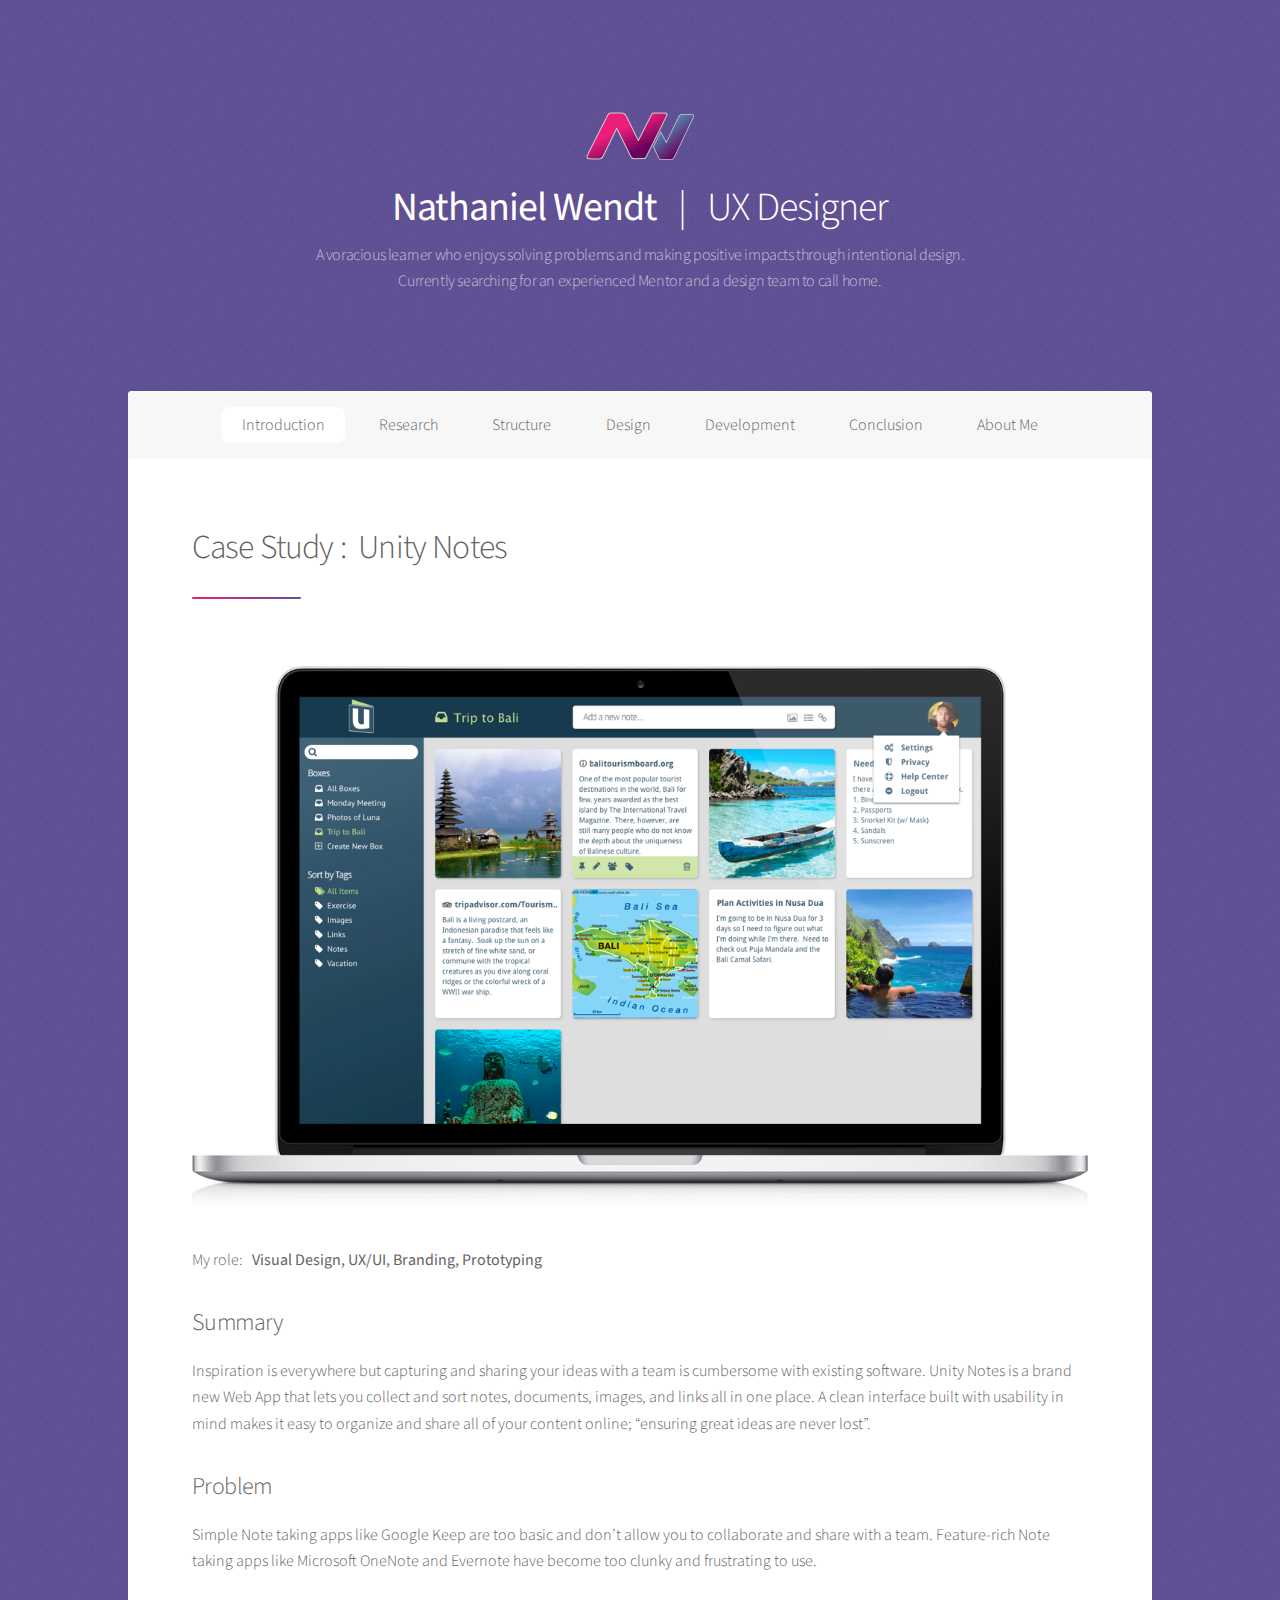
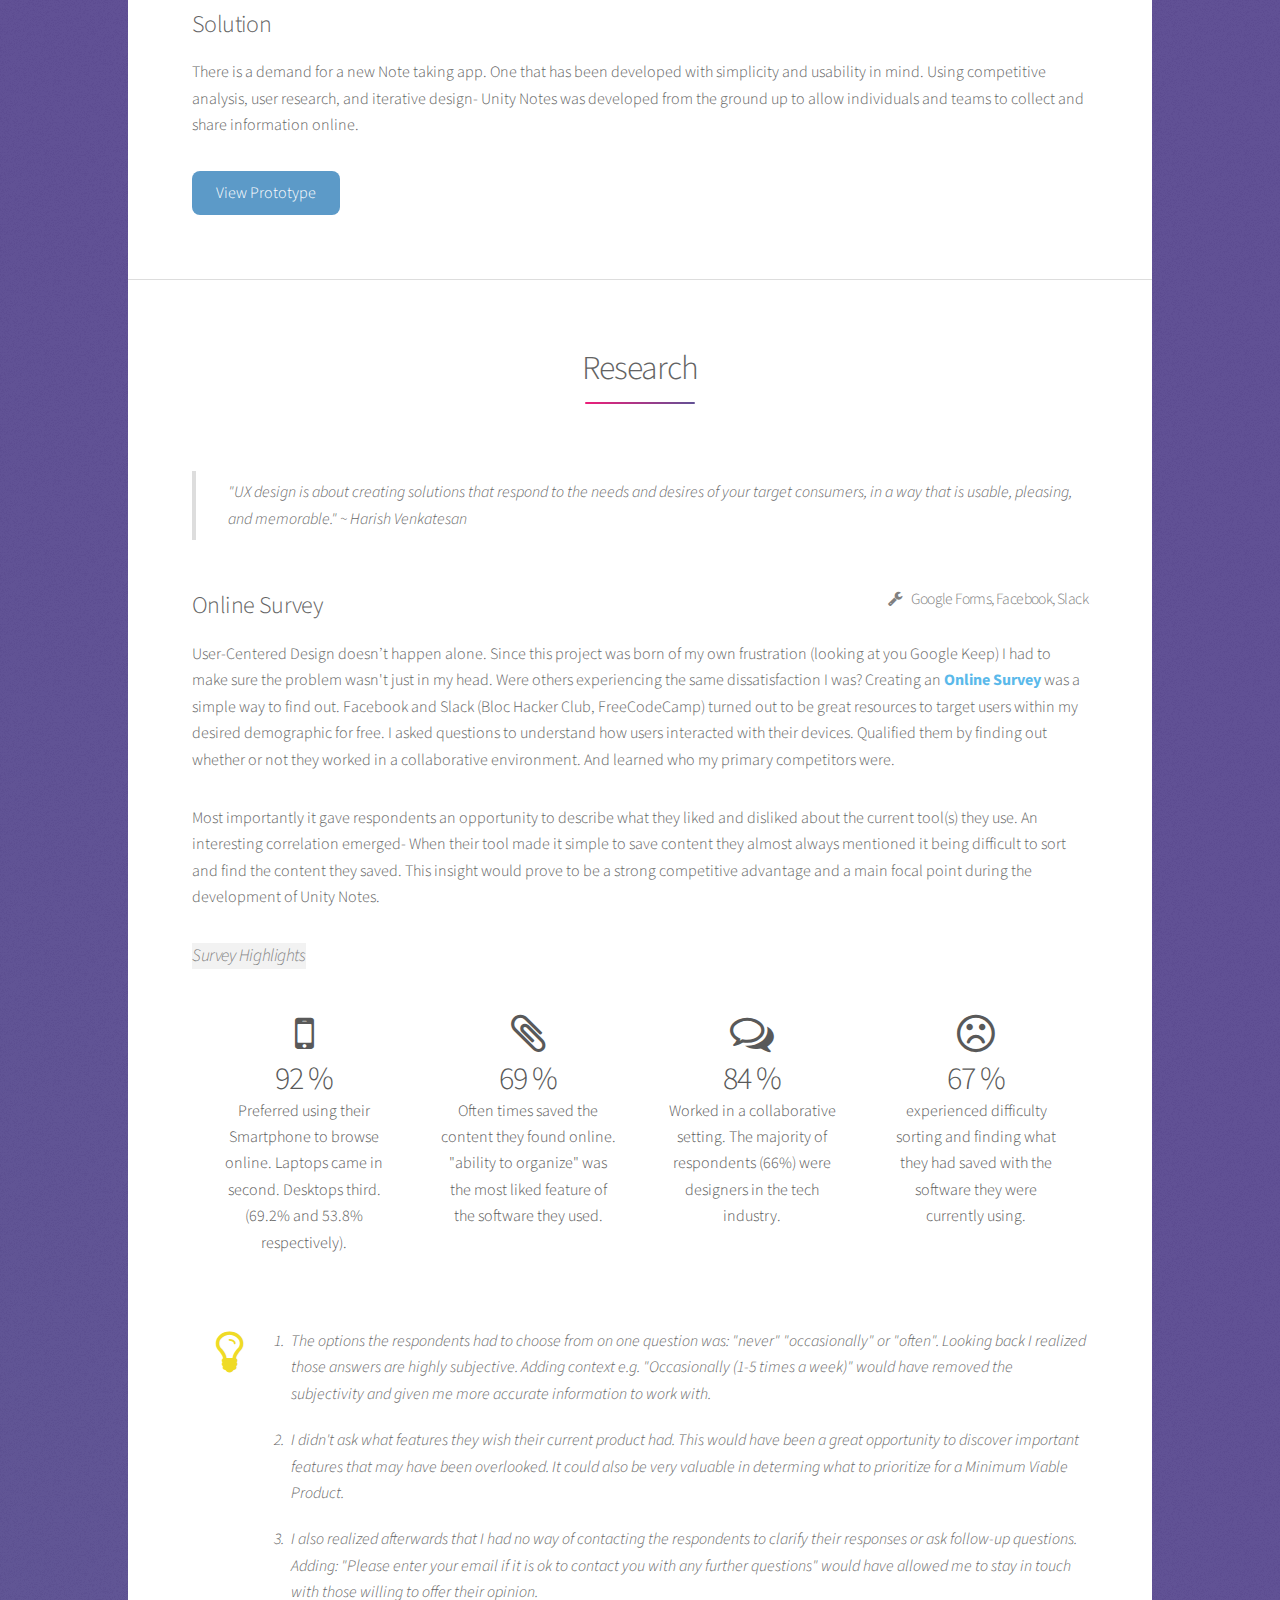
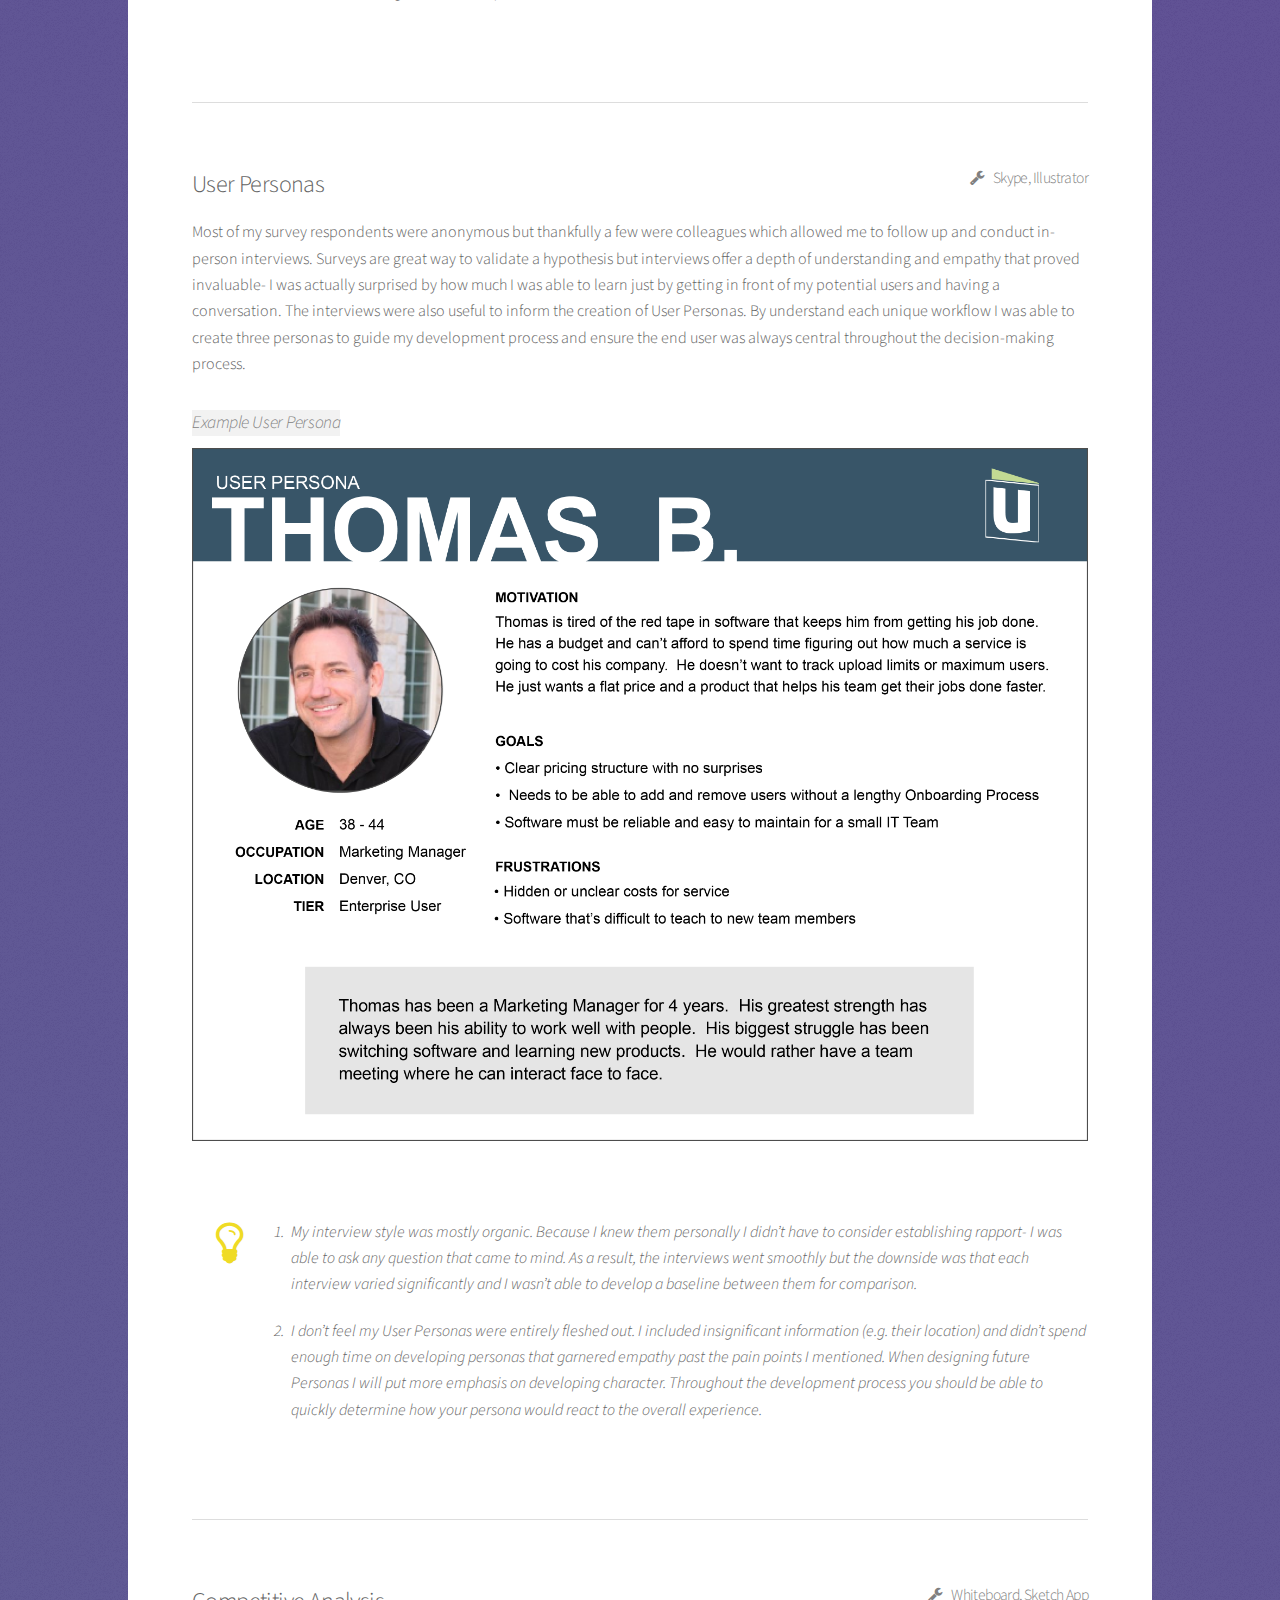
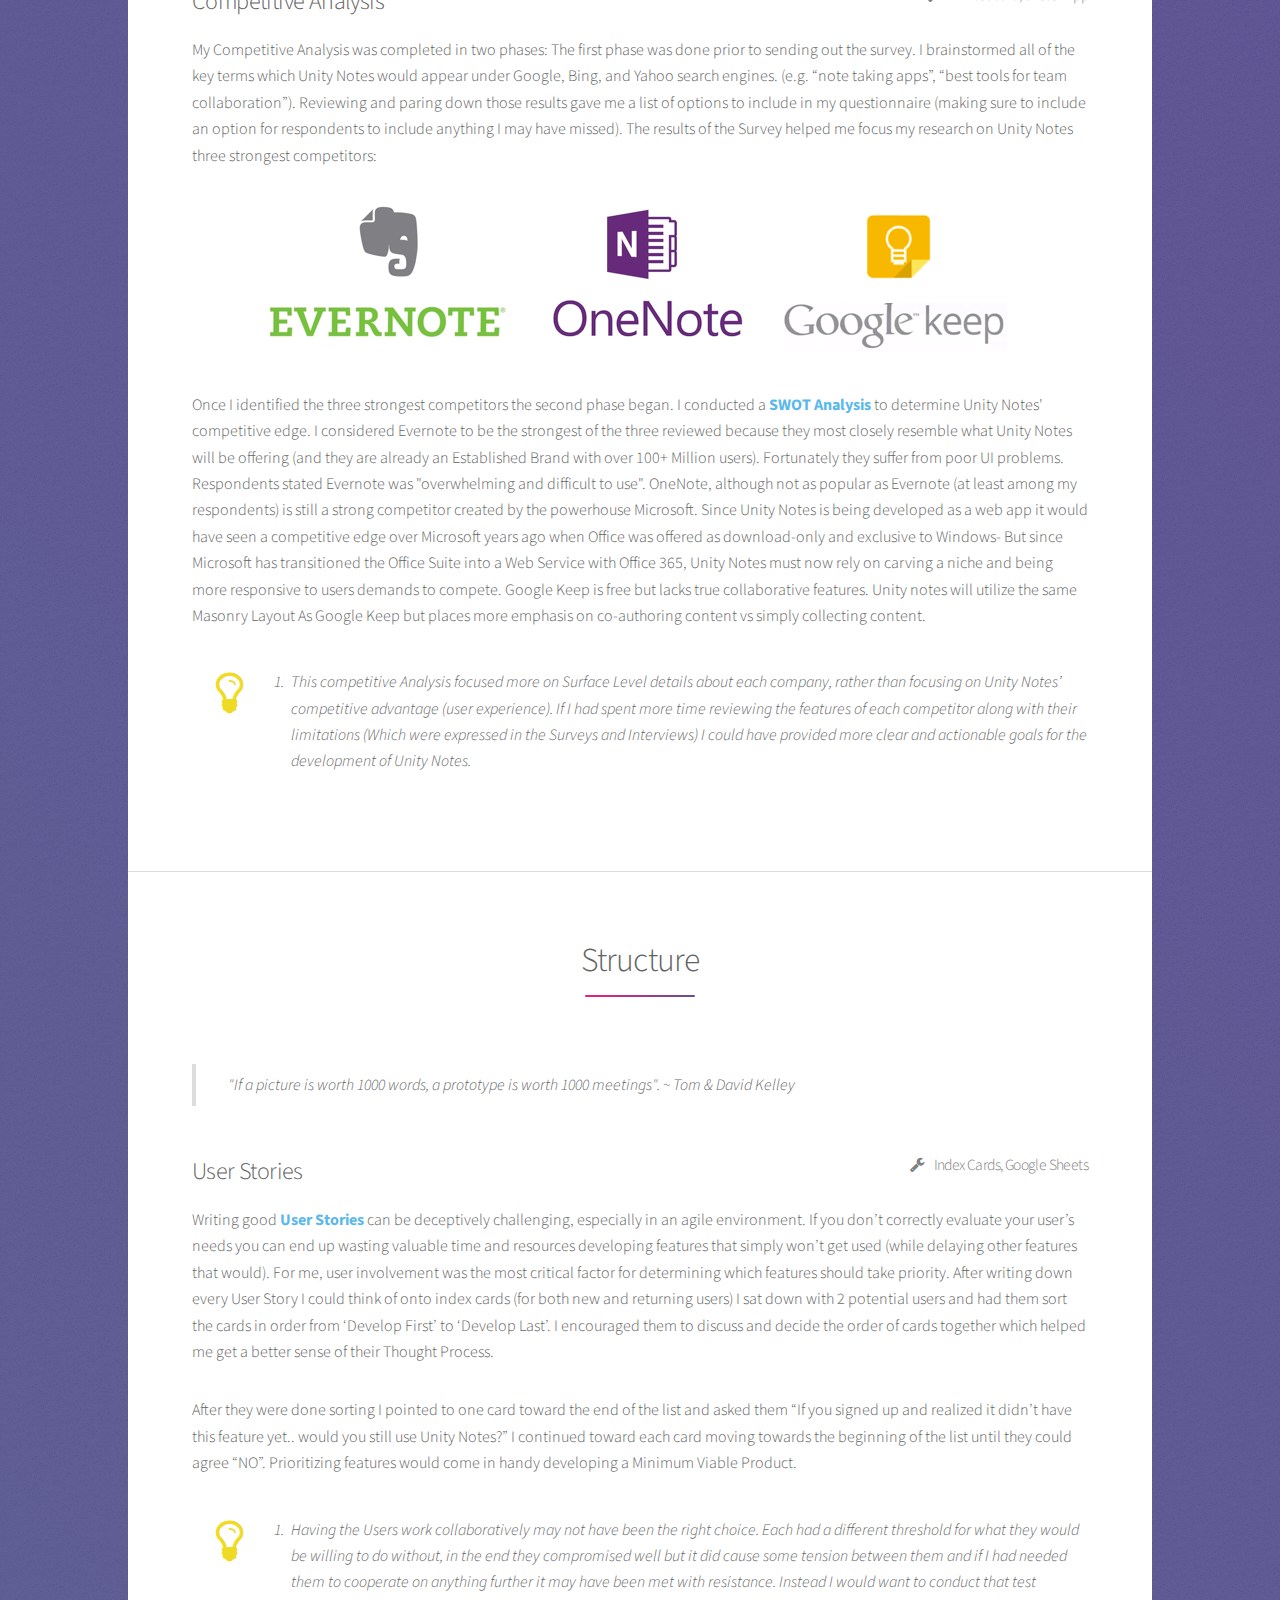
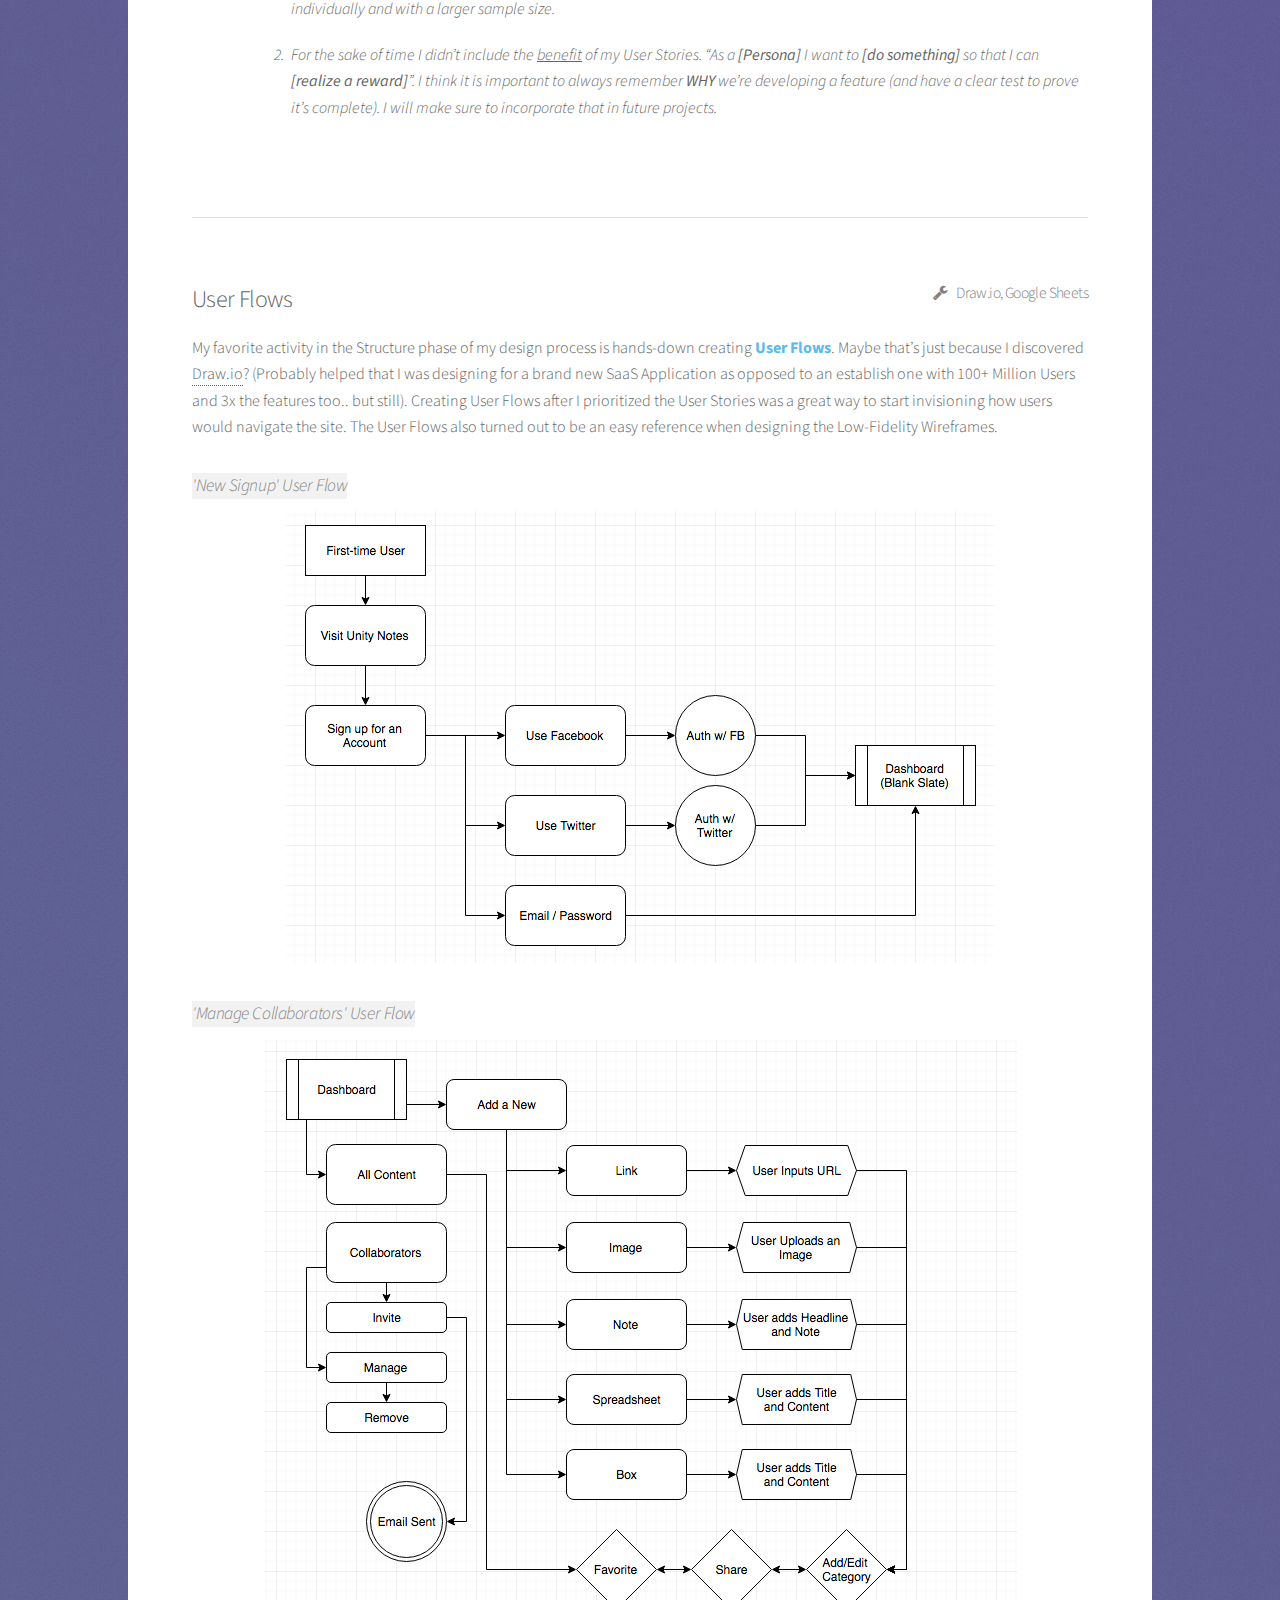
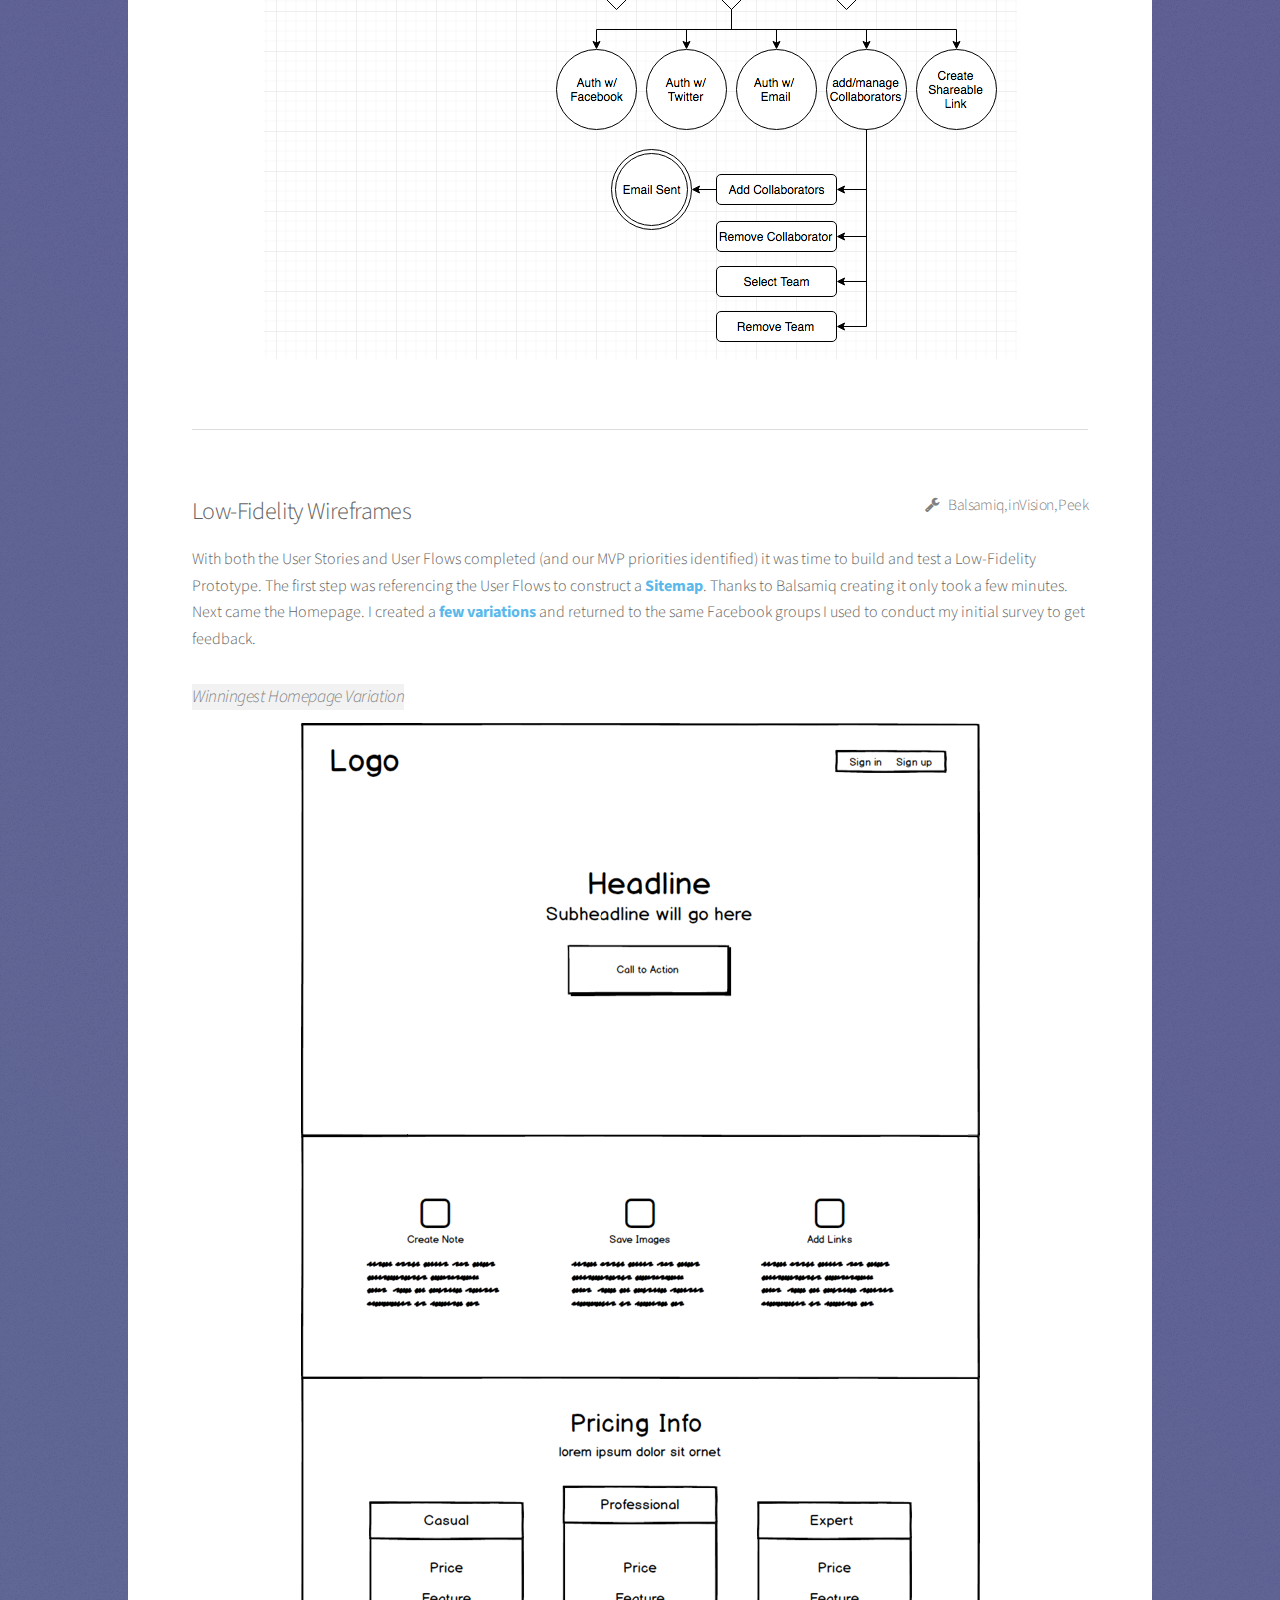
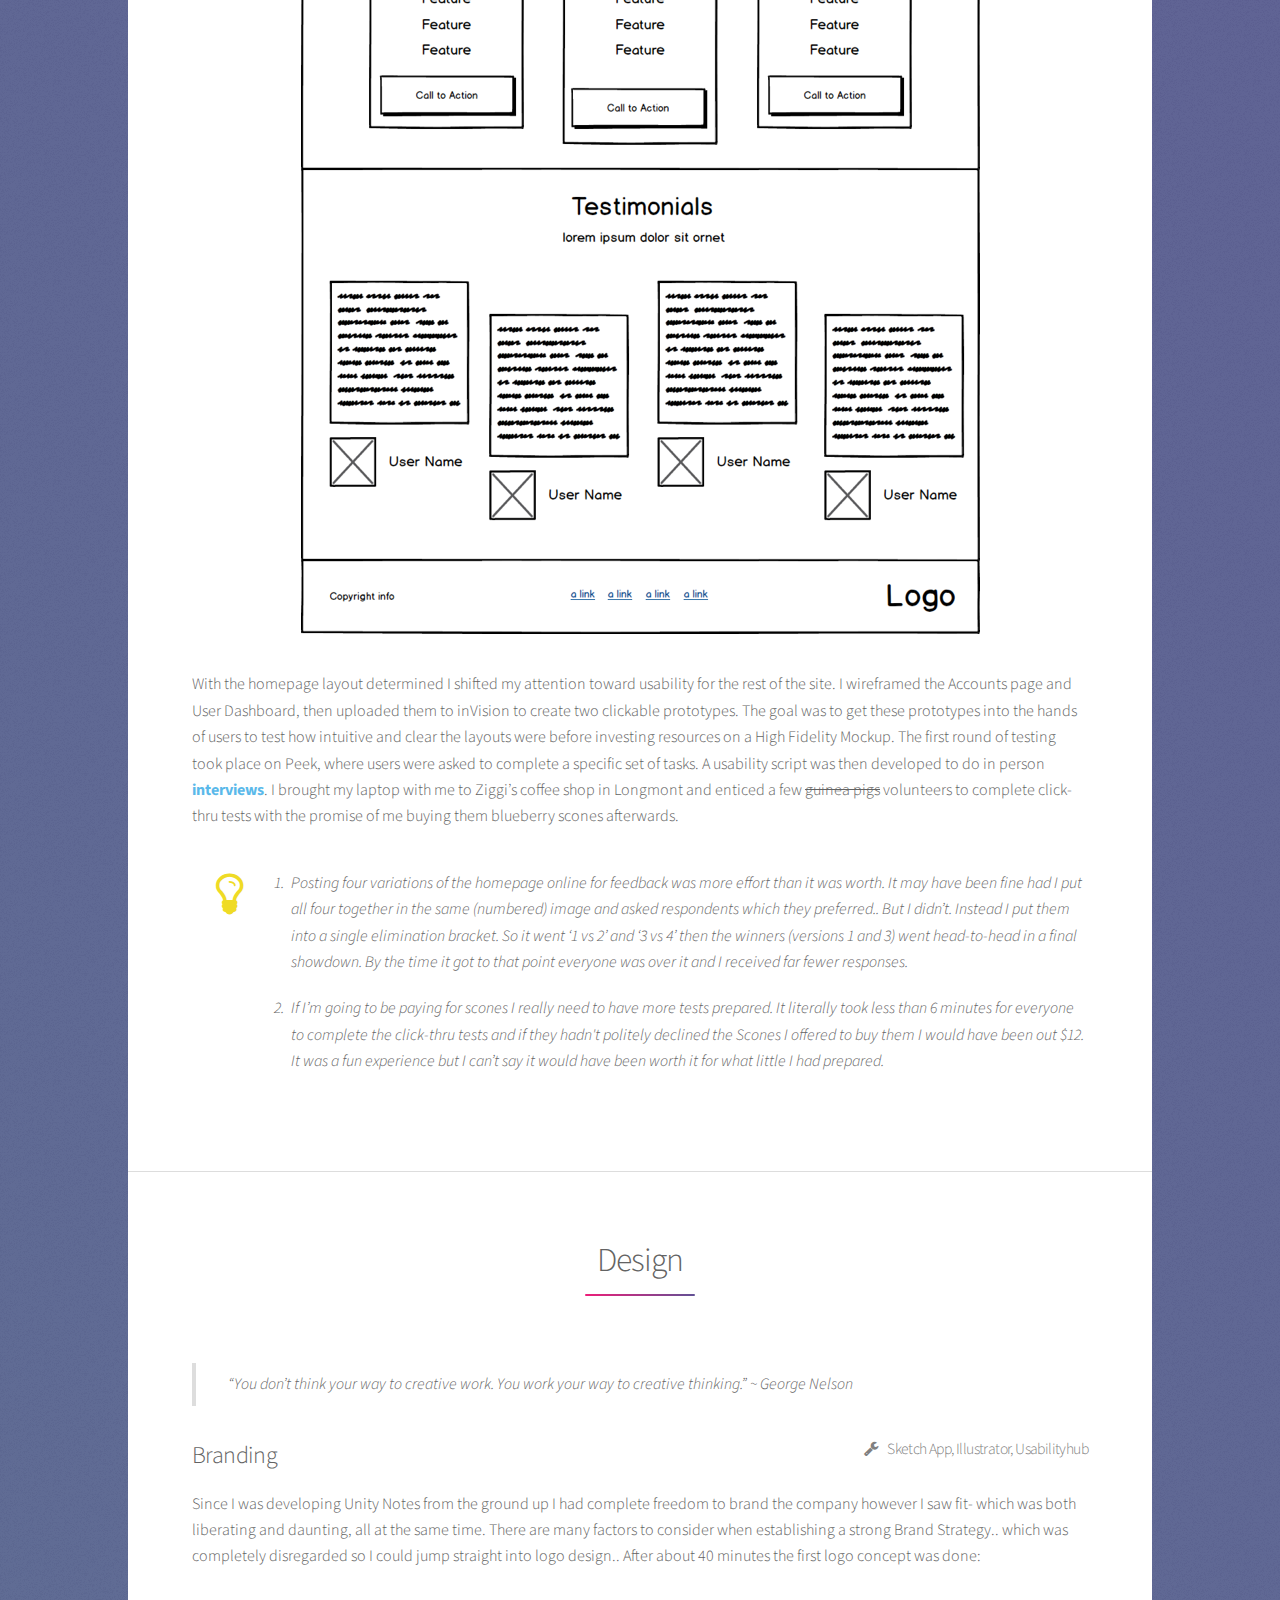
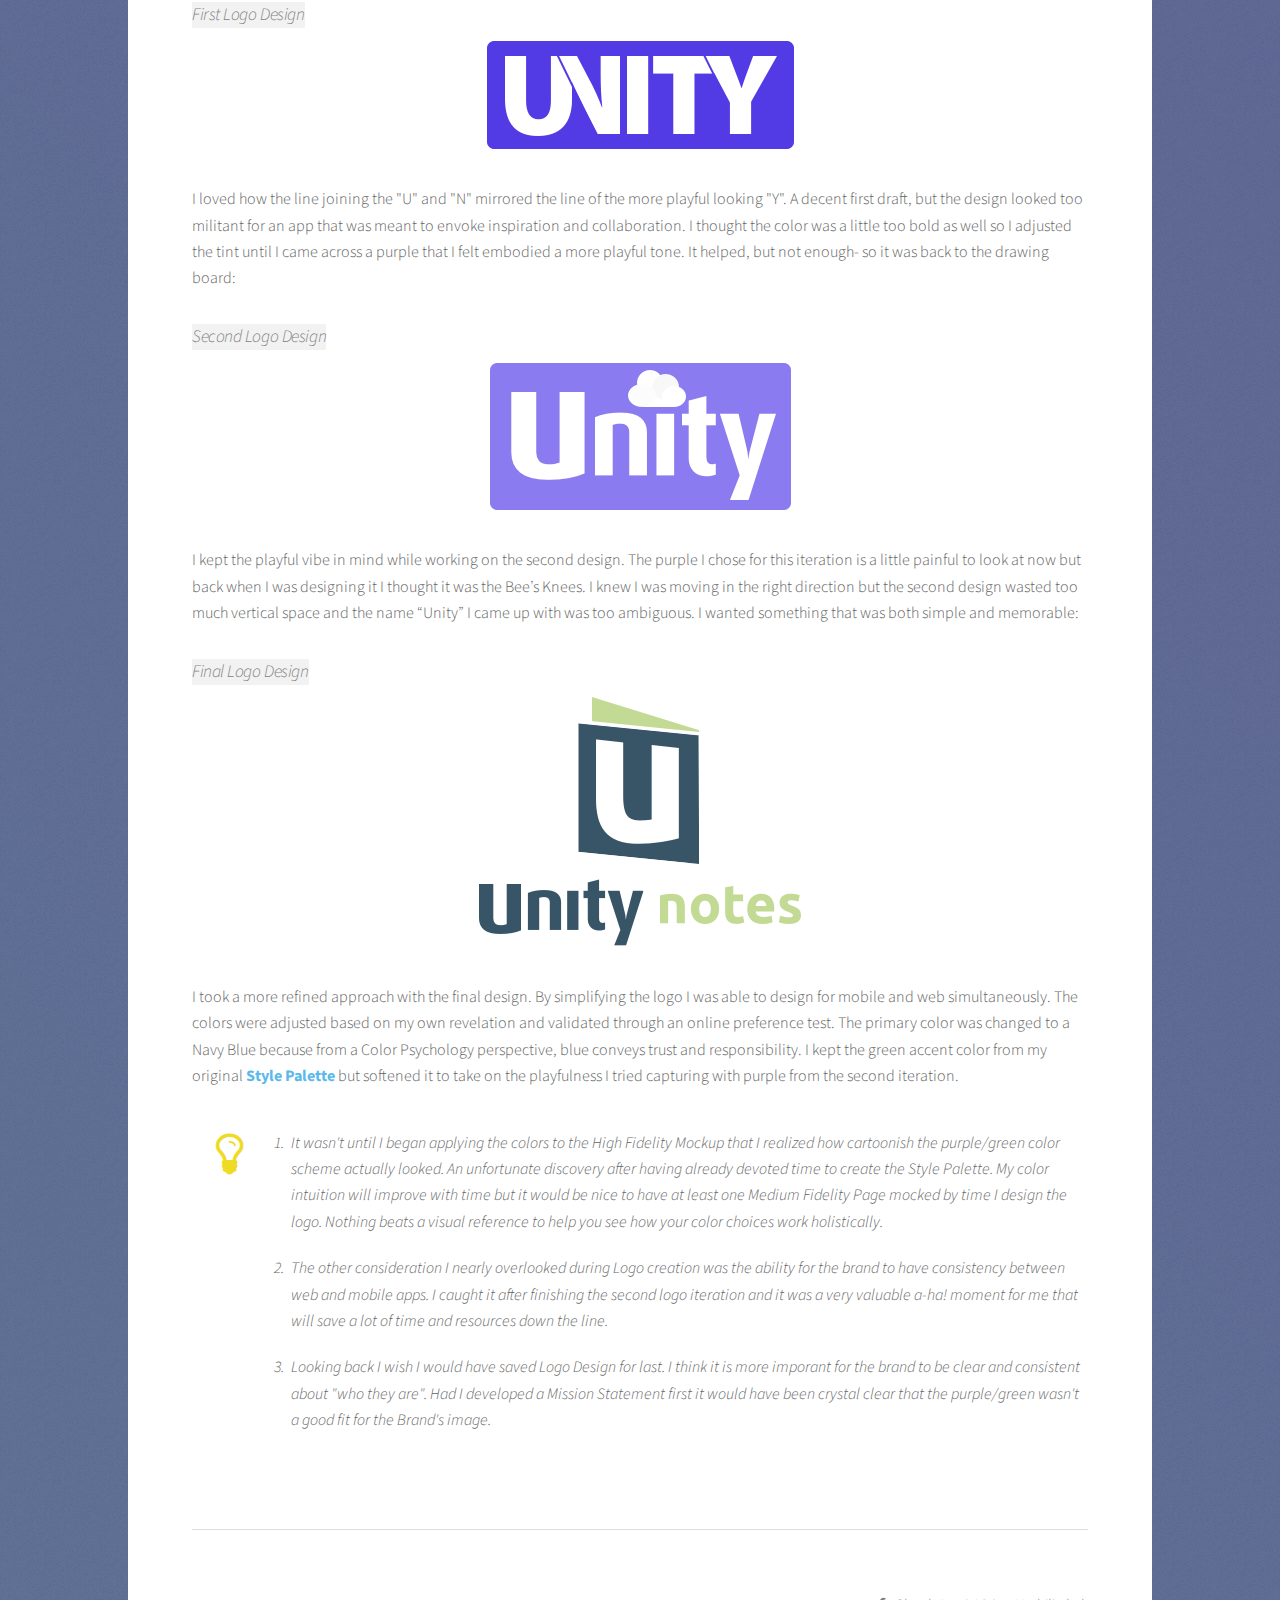
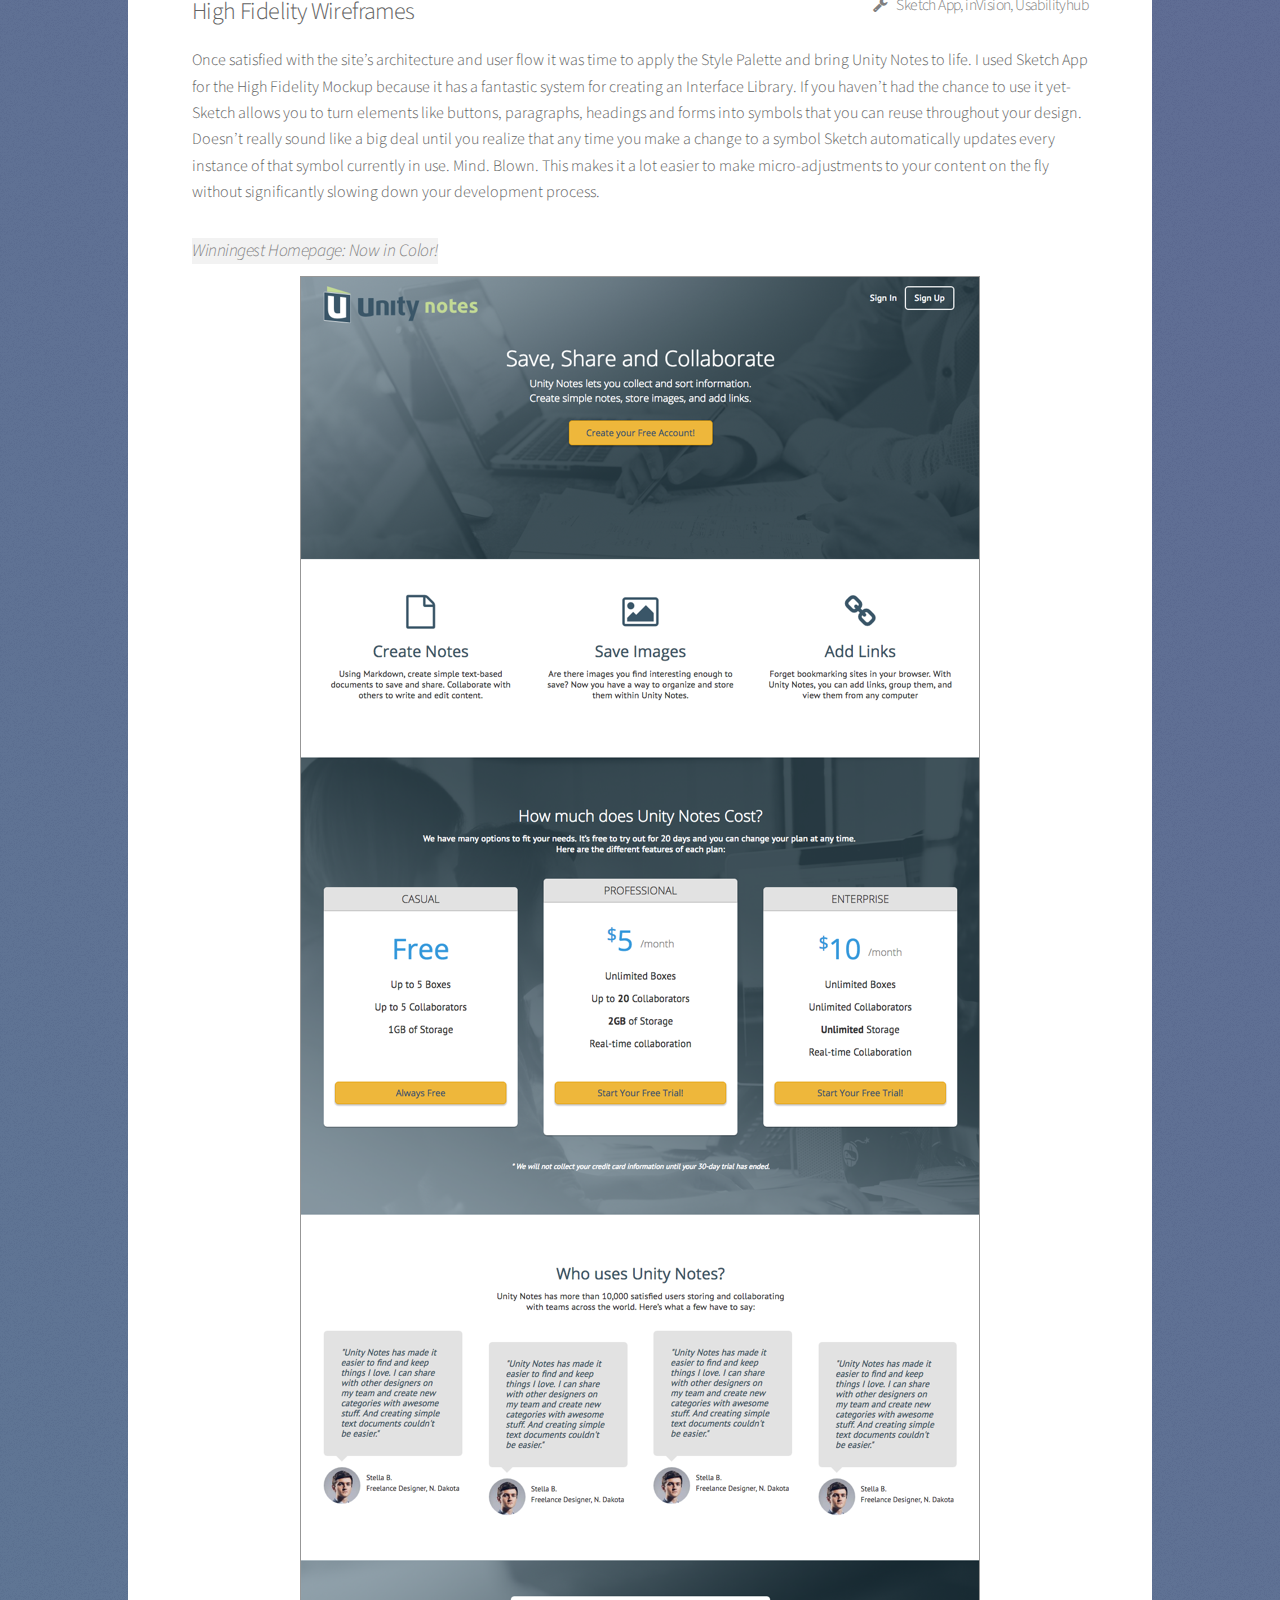
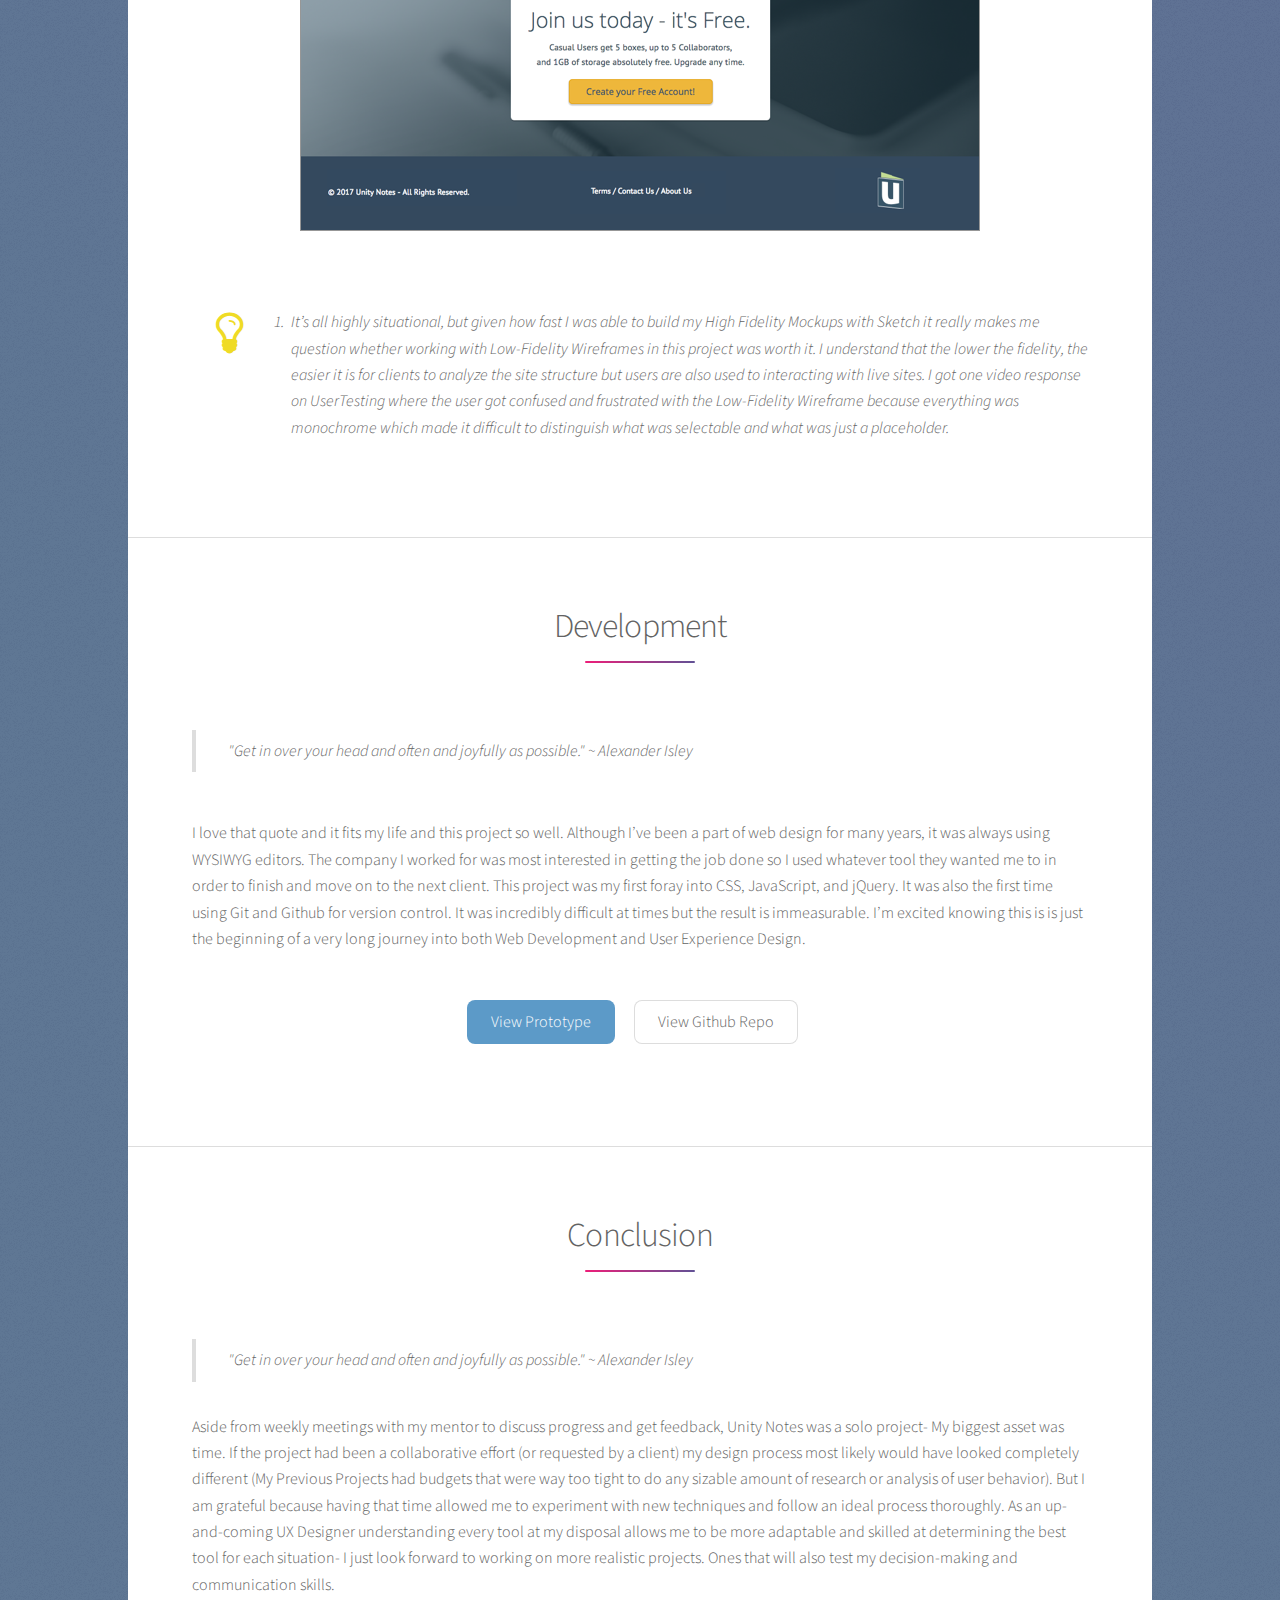
==== index.html @ 8c2ab0a5 "Finish 'Development' Section" ====
<!DOCTYPE HTML>

<html>
	<head>
		<title>Nathaniel Wendt | Portfolio</title>
		<meta charset="utf-8" />
		<meta name="viewport" content="width=device-width, initial-scale=1" />
		<!--[if lte IE 8]><script src="assets/js/ie/html5shiv.js"></script><![endif]-->
		<link rel="stylesheet" href="assets/css/main.css" />
		<!--[if lte IE 9]><link rel="stylesheet" href="assets/css/ie9.css" /><![endif]-->
		<!--[if lte IE 8]><link rel="stylesheet" href="assets/css/ie8.css" /><![endif]-->
	</head>
	<body>

		<!-- Wrapper -->
			<div id="wrapper">

				<!-- Header -->
					<header id="header" class="alt">
						<span class="logo"><img src="images/logo.png" alt="" /></span>
						<h1><b>Nathaniel Wendt</b> &nbsp; | &nbsp; UX Designer</h1>
						<p>A voracious learner who enjoys solving problems and making positive impacts through intentional design.
						<br>Currently searching for an experienced Mentor and a design team to call home.</p>
					</header>

				<!-- Nav -->
					<nav id="nav">
						<ul>
							<li><a href="#intro" class="active">Introduction</a></li>
							<li><a href="#first">Research</a></li>
							<li><a href="#second">Structure</a></li>
							<li><a href="#third">Design</a></li>
							<li><a href="#fourth">Development</a></li>
							<li><a href="#fifth">Conclusion</a></li>
							<li><a href="#about">About Me</a></li>
						</ul>
					</nav>

				<!-- Main -->
					<div id="main">

				<!-- #Intro - Introduction Section -->

					<section id="intro" class="main">
						<div class="spotlight">
							<div class="content">
								<header class="minor">
									<h2>Case Study :&nbsp; Unity Notes</h2>
								</header>
									<img class="comp" src="images/Laptop.png">
										<p>My role: &nbsp; <b>Visual Design, UX/UI, Branding, Prototyping</b></p>
									<h2>Summary</h2>
										<p>Inspiration is everywhere but capturing and sharing your ideas with a team is cumbersome with existing software.  Unity Notes is a brand new Web App that lets you collect and sort notes, documents, images, and links all in one place.  A clean interface built with usability in mind makes it easy to organize and share all of your content online; “ensuring great ideas are never lost”.</p>
									<h2>Problem</h2>
										<p>Simple Note taking apps like Google Keep are too basic and don’t allow you to collaborate and share with a team.  Feature-rich Note taking apps like Microsoft OneNote and Evernote have become too clunky and frustrating to use.</p>
									<h2>Solution</h2>
										<p>There is a demand for a new Note taking app.  One that has been developed with simplicity and usability in mind.  Using competitive analysis, user research, and iterative design- Unity Notes was developed from the ground up to allow individuals and teams to collect and share information online.</p>
											<ul class="actions">
												<li><a href="https://nathaniel-wendt.github.io/Unity-Notes/" class="button special">View Prototype</a></li>
											</ul>
								</div>
							</div>
						</section>

				<!-- #first - Research Section -->

				<section id="first" class="main">
					<header class="major">
						<h2>Research</h2>
							<blockquote>"UX design is about creating solutions that respond to the needs and desires of your target consumers, in a way that is usable, pleasing, and memorable." ~ Harish Venkatesan</blockquote>
					</header>

						<h2>Online Survey<span><i class="fa fa-wrench fa"></i>&ensp; Google Forms, Facebook, Slack</span></h2>
							<p>User-Centered Design doesn’t happen alone.  Since this project was born of my own frustration (looking at you Google Keep) I had to make sure the problem wasn't just in my head. Were others experiencing the same dissatisfaction I was?
								Creating an <a class="heavy" href="https://docs.google.com/forms/d/e/1FAIpQLSfVkAgJpf8FV-Pa7pokDXLEN_4NEua5cxsUjfS2sHJOzZ3ikQ/viewform?usp=sf_link" target="_blank">Online Survey</a> was a simple way to find out. Facebook and Slack (Bloc Hacker Club, FreeCodeCamp) turned out to be great resources to target users within my desired demographic for free.
								I asked questions to understand how users interacted with their devices.  Qualified them by finding out whether or not they worked in a collaborative environment.  And learned who my primary competitors were.</p>
							<p>Most importantly it gave respondents an opportunity to describe what they liked and disliked about the current tool(s) they use.  An interesting correlation emerged- When their tool made it simple to save content they almost always mentioned it being difficult to sort and find the content they saved.
								This insight would prove to be a strong competitive advantage and a main focal point during the development of Unity Notes.</p>

								<h4><mark>Survey Highlights</mark></h4>
									<ul class="statistics">
										<li class="style2">
											<span class="icon fa-mobile-phone"></span>
												<strong>92 %</strong> Preferred using their Smartphone to browse online. Laptops came in second. Desktops third. (69.2% and 53.8% respectively).</li>
										<li class="style3">
											<span class="icon fa-paperclip"></span>
												<strong>69 %</strong> Often times saved the content they found online. "ability to organize" was the most liked feature of the software they used.</li>
										<li class="style4">
											<span class="icon fa-comments-o"></span>
												<strong>84 %</strong> Worked in a collaborative setting.  The majority of respondents (66%) were designers in the tech industry.</li>
										<li class="style5">
											<span class="icon fa-frown-o"></span>
												<strong>67 %</strong> experienced difficulty sorting and finding what they had saved with the software they were currently using.</li>
									</ul>
										<div class="lightbulb">
											<div class="leftbulb">
												<i class="fa fa-lightbulb-o fa-3x"></i>
											</div>
											<div class="rightbulb">
												<ol>
													<li>The options the respondents had to choose from on one question was: "never" "occasionally" or "often".  Looking back I realized those answers are highly subjective. Adding context e.g. "Occasionally (1-5 times a week)" would have removed the subjectivity and given me more accurate information to work with.</li>
													<li>I didn't ask what features they wish their current product had.  This would have been a great opportunity to discover important features that may have been overlooked. It could also be very valuable in determing what to prioritize for a Minimum Viable Product.</li>
													<li>I also realized afterwards that I had no way of contacting the respondents to clarify their responses or ask follow-up questions.  Adding: "Please enter your email if it is ok to contact you with any further questions" would have allowed me to stay in touch with those willing to offer their opinion.</li>
												</ol>
											</div>
										</div>
									<hr />

					<h2>User Personas<span><i class="fa fa-wrench fa"></i>&ensp; Skype, Illustrator</span></h2>
						<p>Most of my survey respondents were anonymous but thankfully a few were colleagues which allowed me to follow up and conduct in-person interviews.  Surveys are great way to validate a hypothesis but interviews offer a depth of understanding and empathy that proved invaluable-
							I was actually surprised by how much I was able to learn just by getting in front of my potential users and having a conversation. The interviews were also useful to inform the creation of User Personas.  By understand each unique workflow I was able to create three personas
							to guide my development process and ensure the end user was always central throughout the decision-making process.</p>
							<h4><mark>Example User Persona</mark></h4>
								<img class="comp" src="images/Persona-Thomas.png" />
									<div class="lightbulb">
										<div class="leftbulb">
											<i class="fa fa-lightbulb-o fa-3x"></i>
										</div>
									<div class="rightbulb">
										<ol>
											<li>My interview style was mostly organic.  Because I knew them personally I didn’t have to consider establishing rapport- I was able to ask any question that came to mind.  As a result, the interviews went smoothly but the downside was that each interview varied significantly and I wasn’t able to develop a baseline between them for comparison.</li>
											<li>I don’t feel my User Personas were entirely fleshed out.  I included insignificant information (e.g. their location) and didn’t spend enough time on developing personas that garnered empathy past the pain points I mentioned.  When designing future Personas I will put more emphasis on developing character.
												Throughout the development process you should be able to quickly determine how your persona would react to the overall experience.</li>
										</ol>
									</div>
								</div>
					  	<hr />

					<h2>Competitive Analysis<span><i class="fa fa-wrench fa"></i>&ensp; Whiteboard, Sketch App</span></h2>
						<p>My Competitive Analysis was completed in two phases:  The first phase was done prior to sending out the survey.  I brainstormed all of the key terms which Unity Notes would appear under Google, Bing, and Yahoo search engines. (e.g. “note taking apps”, “best tools for team collaboration”).  Reviewing and paring down those results gave me a list of options
							to include in my questionnaire (making sure to include an option for respondents to include anything I may have missed).  The results of the Survey helped me focus my research on Unity Notes three strongest competitors:</p>
							<img class="comp" src="images/Competition.png">
						<p>Once I identified the three strongest competitors the second phase began.  I conducted a <a class="heavy" href="images/SWOT.png" target="_blank">SWOT Analysis</a> to determine Unity Notes' competitive edge.  I considered Evernote to be the strongest of the three reviewed because they most closely resemble what Unity Notes will be offering (and they are already an Established Brand with over 100+ Million users). Fortunately they suffer from poor UI problems.  Respondents stated Evernote was "overwhelming and difficult to use".  OneNote, although not as popular as Evernote (at least among my respondents) is still a strong competitor created by the powerhouse Microsoft.  Since Unity Notes is being developed as a web app it would have seen a competitive edge over Microsoft years ago when Office was offered as download-only and exclusive to Windows- But since Microsoft has transitioned the Office Suite into a Web Service with Office 365, Unity Notes must now rely on carving a niche and being more responsive to users demands to compete.  Google Keep is free but lacks true collaborative features.  Unity notes will utilize the same Masonry Layout As Google Keep but places more emphasis on co-authoring content vs simply collecting content.</p>
							<div class="lightbulb">
								<div class="leftbulb">
									<i class="fa fa-lightbulb-o fa-3x"></i>
								</div>
								<div class="rightbulb">
									<ol>
										<li>This competitive Analysis focused more on Surface Level details about each company, rather than focusing on Unity Notes’ competitive advantage (user experience).  If I had spent more time reviewing the features of each competitor along with their limitations (Which were expressed in the Surveys and Interviews) I could have provided more clear and actionable goals for the development of Unity Notes.</li>
									</ol>
								</div>
							</div>
						</section>

				<!-- #second - Structure Section -->

							<section id="second" class="main">
								<header class="major">
									<h2>Structure</h2>
										<blockquote>"If a picture is worth 1000 words, a prototype is worth 1000 meetings". ~ Tom & David Kelley</blockquote>
								</header>

								<h2>User Stories<span><i class="fa fa-wrench fa"></i>&ensp; Index Cards, Google Sheets</span></h2>
									<p>Writing good <a class="heavy" href="images/UserStories.png" target="_blank">User Stories</a> can be deceptively challenging, especially in an agile environment.  If you don’t correctly evaluate your user’s needs you can end up wasting valuable time and resources developing features that simply won’t get used (while delaying other features that would).  For me, user involvement was the most critical factor for determining which features should take priority.  After writing down every User Story I could think of onto index cards (for both new and returning users) I sat down with 2 potential users and had them sort the cards in order from ‘Develop First’ to ‘Develop Last’.  I encouraged them to discuss and decide the order of cards together which helped me get a better sense of their Thought Process.</p>
									<p>After they were done sorting I pointed to one card toward the end of the list and asked them “If you signed up and realized it didn’t have this feature yet.. would you still use Unity Notes?”  I continued toward each card moving towards the beginning of the list until they could agree “NO”.  Prioritizing features would come in handy developing a Minimum Viable Product.</p>
										<div class="lightbulb">
											<div class="leftbulb">
												<i class="fa fa-lightbulb-o fa-3x"></i>
											</div>
											<div class="rightbulb">
												<ol>
													<li>Having the Users work collaboratively may not have been the right choice.  Each had a different threshold for what they would be willing to do without, in the end they compromised well but it did cause some tension between them and if I had needed them to cooperate on anything further it may have been met with resistance.  Instead I would want to conduct that test individually and with a larger sample size.</li>
													<li>For the sake of time I didn’t include the <u>benefit</u> of my User Stories. “As a <b>[Persona]</b> I want to <b>[do something]</b> so that I can <b>[realize a reward]</b>”.  I think it is important to always remember <b>WHY</b> we’re developing a feature (and have a clear test to prove it’s complete). I will make sure to incorporate that in future projects.</li>
												</ol>
											</div>
										</div>
									<hr />

								<h2>User Flows<span><i class="fa fa-wrench fa"></i>&ensp; Draw.io, Google Sheets</h2>
									<p>My favorite activity in the Structure phase of my design process is hands-down creating <a class="heavy" href="https://drive.google.com/file/d/0B6vXFH62drPNcDRNdVA1cDlfRWM/view?usp=sharing" target="_blank">User Flows</a>.  Maybe that’s just because I discovered <a href=”https://www.draw.io/”>Draw.io</a>?  (Probably helped that I was designing for a brand new SaaS Application as opposed to an establish one with 100+ Million Users and 3x the features too.. but still).  Creating User Flows after I prioritized the User Stories was a great way to start invisioning how users would navigate the site.  The User Flows also turned out to be an easy reference when designing the Low-Fidelity Wireframes.</p>
										<h4><mark>'New Signup' User Flow</mark></h4>
											<img class="comp" src="images/UserFlowSignup.png">
										<h4><mark>'Manage Collaborators' User Flow</mark></h4>
											<img class="comp" src="images/UserFlowCollab.png">
										<hr />

								<h2>Low-Fidelity Wireframes<span><i class="fa fa-wrench fa"></i>&ensp; Balsamiq, inVision, Peek</h2>
									<p>With both the User Stories and User Flows completed (and our MVP priorities identified) it was time to build and test a Low-Fidelity Prototype.  The first step was referencing the User Flows to construct a <a class="heavy" href="images/LoFiSitemap.png" target="_blank">Sitemap</a>.  Thanks to Balsamiq creating it only took a few minutes.  Next came the Homepage.  I created a <a class="heavy" href="images/LoFiHomepageVar.png" target="_blank">few variations</a> and returned to the same Facebook groups I used to conduct my initial survey to get feedback.</p>
										<h4><mark>Winningest Homepage Variation</mark></h4>
											<img class="comp" src="images/LoFiHomepage1.png" />
									<p>With the homepage layout determined I shifted my attention toward usability for the rest of the site.  I wireframed the Accounts page and User Dashboard, then uploaded them to inVision to create two clickable prototypes.  The goal was to get these prototypes into the hands of users to test how intuitive and clear the layouts were before investing resources on a High Fidelity Mockup.  The first round of testing took place on Peek, where users were asked to complete a specific set of tasks.  A usability script was then developed to do in person <a class="heavy" href="images/UsabilityInterview.png" target="_blank">interviews</a>. I brought my laptop with me to Ziggi’s coffee shop in Longmont and enticed a few <s>guinea pigs</s> volunteers to complete click-thru tests with the promise of me buying them blueberry scones afterwards.</p>
										<div class="lightbulb">
											<div class="leftbulb">
												<i class="fa fa-lightbulb-o fa-3x"></i>
											</div>
											<div class="rightbulb">
												<ol>
													<li>Posting four variations of the homepage online for feedback was more effort than it was worth.  It may have been fine had I put all four together in the same (numbered) image and asked respondents which they preferred.. But I didn’t.  Instead I put them into a single elimination bracket.  So it went ‘1 vs 2’ and ‘3 vs 4’ then the winners (versions 1 and 3) went head-to-head in a final showdown.  By the time it got to that point everyone was over it and I received far fewer responses.</li>
													<li>If I’m going to be paying for scones I really need to have more tests prepared. It literally took less than 6 minutes for everyone to complete the click-thru tests and if they hadn't politely declined the Scones I offered to buy them I would have been out $12.  It was a fun experience but I can’t say it would have been worth it for what little I had prepared.</li>
												</ol>
											</div>
										</div>
									</section>

				<!-- #third - Design Section -->

								<section id="third" class="main">
									<header class="major">
										<h2>Design</h2>
									</header>
										<blockquote>“You don’t think your way to creative work. You work your way to creative thinking.” ~ George Nelson</blockquote>
										<h2>Branding<span><i class="fa fa-wrench fa"></i>&ensp; Sketch App, Illustrator, Usabilityhub</h2>
											<p>Since I was developing Unity Notes from the ground up I had complete freedom to brand the company however I saw fit- which was both liberating and daunting, all at the same time.  There are many factors to consider when establishing a strong Brand Strategy.. which was completely disregarded so I could jump straight into logo design.. After about 40 minutes the first logo concept was done:</p>
												<h4><mark>First Logo Design</mark></h4>
													<img class="comp" src="images/TestLogo1.png">
											<p> I loved how the line joining the "U" and "N" mirrored the line of the more playful looking "Y". A decent first draft, but the design looked too militant for an app that was meant to envoke inspiration and collaboration.  I thought the color was a little too bold as well so I adjusted the tint until I came across a purple that I felt embodied a more playful tone.  It helped, but not enough- so it was back to the drawing board:</p>
												<h4><mark>Second Logo Design</mark></h4>
													<img class="comp" src="images/TestLogo2.png">
											<p>I kept the playful vibe in mind while working on the second design.  The purple I chose for this iteration is a little painful to look at now but back when I was designing it I thought it was the Bee’s Knees. I knew I was moving in the right direction but the second design wasted too much vertical space and the name “Unity” I came up with was too ambiguous.  I wanted something that was both simple and memorable:</p>
												<h4><mark>Final Logo Design</mark></h4>
													<img class="comp" src="images/TestLogo3.png">
											<p>I took a more refined approach with the final design. By simplifying the logo I was able to design for mobile and web simultaneously.  The colors were adjusted based on my own revelation and validated through an online preference test.  The primary color was changed to a Navy Blue because from a Color Psychology perspective, blue conveys trust and responsibility.  I kept the green accent color from my original <a class="heavy" href="images/StylePalette1.png" target="_blank">Style Palette</a> but softened it to take on the playfulness I tried capturing with purple from the second iteration.</p>
												<div class="lightbulb">
													<div class="leftbulb">
														<i class="fa fa-lightbulb-o fa-3x"></i>
													</div>
													<div class="rightbulb">
														<ol>
															<li>It wasn't until I began applying the colors to the High Fidelity Mockup that I realized how cartoonish the purple/green color scheme actually looked.  An unfortunate discovery after having already devoted time to create the Style Palette.  My color intuition will improve with time but it would be nice to have at least one Medium Fidelity Page mocked by time I design the logo.  Nothing beats a visual reference to help you see how your color choices work holistically.</li>
															<li>The other consideration I nearly overlooked during Logo creation was the ability for the brand to have consistency between web and mobile apps.  I caught it after finishing the second logo iteration and it was a very valuable a-ha! moment for me that will save a lot of time and resources down the line.</li>
															<li>Looking back I wish I would have saved Logo Design for last.  I think it is more imporant for the brand to be clear and consistent about "who they are".  Had I developed a Mission Statement first it would have been crystal clear that the purple/green wasn't a good fit for the Brand's image.</li>
														</ol>
													</div>
												</div>
													<hr/>
									<h2>High Fidelity Wireframes<span><i class="fa fa-wrench fa"></i>&ensp; Sketch App, inVision, Usabilityhub</h2>
										<p>Once satisfied with the site’s architecture and user flow it was time to apply the Style Palette and bring Unity Notes to life.  I used Sketch App for the High Fidelity Mockup because it has a fantastic system for creating an Interface Library.  If you haven’t had the chance to use it yet- Sketch allows you to turn elements like buttons, paragraphs, headings and forms into symbols that you can reuse throughout your design.  Doesn’t really sound like a big deal until you realize that any time you make a change to a symbol Sketch automatically updates every instance of that symbol currently in use.  Mind. Blown.  This makes it a lot easier to make micro-adjustments to your content on the fly without significantly slowing down your development process.</p>
										<h4><mark>Winningest Homepage: Now in Color!</mark></h4>
										<img class="comp" src="images/HiFiHomepage1.png">
										<div class="lightbulb">
											<div class="leftbulb">
												<i class="fa fa-lightbulb-o fa-3x"></i>
											</div>
											<div class="rightbulb">
												<ol>
													<li>It’s all highly situational, but given how fast I was able to build my High Fidelity Mockups with Sketch it really makes me question whether working with Low-Fidelity Wireframes in this project was worth it.  I understand that the lower the fidelity, the easier it is for clients to analyze the site structure but users are also used to interacting with live sites.  I got one video response on UserTesting where the user got confused and frustrated with the Low-Fidelity Wireframe because everything was monochrome which made it difficult to distinguish what was selectable and what was just a placeholder.</li>
												</ol>
											</div>
										</div>

								</section>

				<!-- #fourth - Development Section-->

									<section id="fourth" class="main">
										<header class="major">
											<h2>Development</h2>
												<blockquote>"Get in over your head and often and joyfully as possible." ~ Alexander Isley</blockquote>
										</header>
											<p>I love that quote and it fits my life and this project so well.  Although I’ve been a part of web design for many years, it was always using WYSIWYG editors.  The company I worked for was most interested in getting the job done so I used whatever tool they wanted me to in order to finish and move on to the next client.  This project was my first foray into CSS, JavaScript, and jQuery.  It was also the first time using Git and Github for version control.  It was incredibly difficult at times but the result is immeasurable.  I’m excited knowing this is is just the beginning of a very long journey into both Web Development and User Experience Design.</p>
												<footer class="major">
													<ul class="actions-center">
														<li><a href="https://nathaniel-wendt.github.io/Unity-Notes/" class="button special">View Prototype</a></li>
														<li><a href="https://github.com/nathaniel-wendt/Unity-Notes" class="button">View Github Repo</a></li>
													</ul>
												</footer>
										</section>

			 <!-- #fifth - Conclusion Section -->

										<section id="fifth" class="main">
											<header class="major">
												<h2>Conclusion</h2>
											</header>
												<blockquote>"Get in over your head and often and joyfully as possible." ~ Alexander Isley</blockquote>
											<p>Aside from weekly meetings with my mentor to discuss progress and get feedback, Unity Notes was a solo project- My biggest asset was time.  If the project had been a collaborative effort (or requested by a client) my design process most likely would have looked completely different (My Previous Projects had budgets that were way too tight to do any sizable amount of research or analysis of user behavior).  But I am grateful because having that time allowed me to experiment with new techniques and follow an ideal process thoroughly.  As an up-and-coming UX Designer understanding every tool at my disposal allows me to be more adaptable and skilled at determining the best tool for each situation- I just look forward to working on more realistic projects. Ones that will also test my decision-making and communication skills.</p>
										</section>

				<!-- #about - About Me Section -->

							<section id="about" class="main">
								<header class="major">
									<h2>About Me</h2>
										<img class="comp" src="images/Portrait.png">
								</header>
									<p>&emsp;My interest in design began in 8th grade when I discovered MS Paint could pass as a makeshift CAD program to make cleaner woodworking plans.  Throughout my 20's I worked as an independent contractor for a small design company in Iowa. Providing customer service to existing clients and eventually transitioning those sweet MS Paint skills into Photoshop and Illustrator to create High-fidelity mockups for new clients.</p>
									<p>I enrolled in Bloc's Full-Time Designer Track program in March of 2017, quitting my job of four years to focus all of my attention on becoming a User Experience Designer.  It has been five months since I've started the program and I've learned enough to be dangerous.  I have a greater appreciation of the design process and the benefits of conducting thorough user research.  What I need now is to find my people and get some real-world experience.  My goal is to find a local design firm who sees my potential and who's willing to support me in becoming one of the best UX Designers this world has ever seen.</p>
									<p>In the meantime I will continue to learn all that I can through books, webinars, and meetups. Becoming a skilled UX Designer is definitely an arduous process at times but I truly enjoy learning all that I can about human behavior and how that translates into designing functional and memorable experiences for users.</p>
										<footer class="major">
											<ul class="actions-center">
												<li><a href="tel:3038597526" class="button call">Call Me</a></li>
												<li><a href="mailto:nathaniel.wendt@gmail.com" class="button">Email Me</a></li>
											</ul>
										</footer>
							</section>

					</div>

				<!-- Footer -->

					<footer id="footer">
						<section>
							<h2>About This Site</h2>
								<p>I started learning Web Development from the ground up in March of 2017 so my knowledge of Javascript is basic.  My intention was to code my portfolio from scratch but plans changed when I found out Viget was offering an Apprenticeship in User Experience Design (My Dream Job!!). A Colleague at Bloc recommended <a href=”https://pixelarity.com/” target="_blank">Pixelarity</a> and thankfully I have enough experience with HTML and CSS to open the hood and make it my own. </p>
								<p>If you're curious to see what I started with, <a href="https://pixelarity.com/stellar" target="_blank">click here</a>.</p>
						</section>
						<section>
							<h2>Contact Info</h2>
								<dl class="alt">
									<dt>Name</dt>
										<dd>Nathaniel Wendt</dd>
									<dt>Phone</dt>
										<dd>(303) 859-7526</dd>
									<dt>Email</dt>
										<dd><a href="#">nathaniel.wendt@gmail.com</a></dd>
									<dt>Location</dt>
										<dd>Longmont, CO</dd>
								</dl>
							<ul class="icons">
								<li><a href="https://www.linkedin.com/in/nathaniel-wendt/" target="_blank" class="icon fa-linkedin-square alt"><span class="label">LinkedIn</span></a></li>
								<li><a href="https://www.facebook.com/nathaniel.wendt" target="_blank" class="icon fa-facebook alt"><span class="label">Facebook</span></a></li>
								<li><a href="https://github.com/nathaniel-wendt" target="_blank" class="icon fa-github alt"><span class="label">GitHub</span></a></li>
							</ul>
						</section>
							<p class="copyright">&copy; 2017 &bull; Nathaniel Wendt</p>
					</footer>

			</div>

		<!-- Scripts -->
			<script src="assets/js/jquery.min.js"></script>
			<script src="assets/js/jquery.scrollex.min.js"></script>
			<script src="assets/js/jquery.scrolly.min.js"></script>
			<script src="assets/js/skel.min.js"></script>
			<script src="assets/js/util.js"></script>
			<!--[if lte IE 8]><script src="assets/js/ie/respond.min.js"></script><![endif]-->
			<script src="assets/js/main.js"></script>

	</body>
</html>
---- assets/css/main.css ----
@import url(font-awesome.min.css);
@import "https://fonts.googleapis.com/css?family=Source+Sans+Pro:300,400";

/* Reset */

	html, body, div, span, applet, object, iframe, h1, h2, h3, h4, h5, h6, p, blockquote, pre, a, abbr, acronym, address, big, cite, code, del, dfn, em, img, ins, kbd, q, s, samp, small, strike, strong, sub, sup, tt, var, b, u, i, center, dl, dt, dd, ol, ul, li, fieldset, form, label, legend, table, caption, tbody, tfoot, thead, tr, th, td, article, aside, canvas, details, embed, figure, figcaption, footer, header, hgroup, menu, nav, output, ruby, section, summary, time, mark, audio, video {
		margin: 0;
		padding: 0;
		border: 0;
		font-size: 100%;
		font: inherit;
		vertical-align: baseline;
	}

	article, aside, details, figcaption, figure, footer, header, hgroup, menu, nav, section {
		display: block;
	}

	body {
		line-height: 1;
	}

	ol, ul {
		list-style: none;
	}

	blockquote, q {
		quotes: none;
	}

	blockquote:before, blockquote:after, q:before, q:after {
		content: '';
		content: none;
	}

	table {
		border-collapse: collapse;
		border-spacing: 0;
	}

	body {
		-webkit-text-size-adjust: none;
	}

/* Box Model */

	*, *:before, *:after {
		-moz-box-sizing: border-box;
		-webkit-box-sizing: border-box;
		box-sizing: border-box;
	}

/* Grid */

	.row {
		border-bottom: solid 1px transparent;
		-moz-box-sizing: border-box;
		-webkit-box-sizing: border-box;
		box-sizing: border-box;
	}

	.row > * {
		float: left;
		-moz-box-sizing: border-box;
		-webkit-box-sizing: border-box;
		box-sizing: border-box;
	}

	.row:after, .row:before {
		content: '';
		display: block;
		clear: both;
		height: 0;
	}

	.row.uniform > * > :first-child {
		margin-top: 0;
	}

	.row.uniform > * > :last-child {
		margin-bottom: 0;
	}

	.row.\30 \25 > * {
		padding: 0 0 0 0em;
	}

	.row.\30 \25 {
		margin: 0 0 -1px 0em;
	}

	.row.uniform.\30 \25 > * {
		padding: 0em 0 0 0em;
	}

	.row.uniform.\30 \25 {
		margin: 0em 0 -1px 0em;
	}

	.row > * {
		padding: 0 0 0 1.5em;
	}

	.row {
		margin: 0 0 -1px -1.5em;
	}

	.row.uniform > * {
		padding: 1.5em 0 0 1.5em;
	}

	.row.uniform {
		margin: -1.5em 0 -1px -1.5em;
	}

	.row.\32 00\25 > * {
		padding: 0 0 0 3em;
	}

	.row.\32 00\25 {
		margin: 0 0 -1px -3em;
	}

	.row.uniform.\32 00\25 > * {
		padding: 3em 0 0 3em;
	}

	.row.uniform.\32 00\25 {
		margin: -3em 0 -1px -3em;
	}

	.row.\31 50\25 > * {
		padding: 0 0 0 2.25em;
	}

	.row.\31 50\25 {
		margin: 0 0 -1px -2.25em;
	}

	.row.uniform.\31 50\25 > * {
		padding: 2.25em 0 0 2.25em;
	}

	.row.uniform.\31 50\25 {
		margin: -2.25em 0 -1px -2.25em;
	}

	.row.\35 0\25 > * {
		padding: 0 0 0 0.75em;
	}

	.row.\35 0\25 {
		margin: 0 0 -1px -0.75em;
	}

	.row.uniform.\35 0\25 > * {
		padding: 0.75em 0 0 0.75em;
	}

	.row.uniform.\35 0\25 {
		margin: -0.75em 0 -1px -0.75em;
	}

	.row.\32 5\25 > * {
		padding: 0 0 0 0.375em;
	}

	.row.\32 5\25 {
		margin: 0 0 -1px -0.375em;
	}

	.row.uniform.\32 5\25 > * {
		padding: 0.375em 0 0 0.375em;
	}

	.row.uniform.\32 5\25 {
		margin: -0.375em 0 -1px -0.375em;
	}

	.\31 2u, .\31 2u\24 {
		width: 100%;
		clear: none;
		margin-left: 0;
	}

	.\31 1u, .\31 1u\24 {
		width: 91.6666666667%;
		clear: none;
		margin-left: 0;
	}

	.\31 0u, .\31 0u\24 {
		width: 83.3333333333%;
		clear: none;
		margin-left: 0;
	}

	.\39 u, .\39 u\24 {
		width: 75%;
		clear: none;
		margin-left: 0;
	}

	.\38 u, .\38 u\24 {
		width: 66.6666666667%;
		clear: none;
		margin-left: 0;
	}

	.\37 u, .\37 u\24 {
		width: 58.3333333333%;
		clear: none;
		margin-left: 0;
	}

	.\36 u, .\36 u\24 {
		width: 50%;
		clear: none;
		margin-left: 0;
	}

	.\35 u, .\35 u\24 {
		width: 41.6666666667%;
		clear: none;
		margin-left: 0;
	}

	.\34 u, .\34 u\24 {
		width: 33.3333333333%;
		clear: none;
		margin-left: 0;
	}

	.\33 u, .\33 u\24 {
		width: 25%;
		clear: none;
		margin-left: 0;
	}

	.\32 u, .\32 u\24 {
		width: 16.6666666667%;
		clear: none;
		margin-left: 0;
	}

	.\31 u, .\31 u\24 {
		width: 8.3333333333%;
		clear: none;
		margin-left: 0;
	}

	.\31 2u\24 + *,
	.\31 1u\24 + *,
	.\31 0u\24 + *,
	.\39 u\24 + *,
	.\38 u\24 + *,
	.\37 u\24 + *,
	.\36 u\24 + *,
	.\35 u\24 + *,
	.\34 u\24 + *,
	.\33 u\24 + *,
	.\32 u\24 + *,
	.\31 u\24 + * {
		clear: left;
	}

	.\-11u {
		margin-left: 91.66667%;
	}

	.\-10u {
		margin-left: 83.33333%;
	}

	.\-9u {
		margin-left: 75%;
	}

	.\-8u {
		margin-left: 66.66667%;
	}

	.\-7u {
		margin-left: 58.33333%;
	}

	.\-6u {
		margin-left: 50%;
	}

	.\-5u {
		margin-left: 41.66667%;
	}

	.\-4u {
		margin-left: 33.33333%;
	}

	.\-3u {
		margin-left: 25%;
	}

	.\-2u {
		margin-left: 16.66667%;
	}

	.\-1u {
		margin-left: 8.33333%;
	}

	@media screen and (max-width: 1680px) {

		.row > * {
			padding: 0 0 0 1.5em;
		}

		.row {
			margin: 0 0 -1px -1.5em;
		}

		.row.uniform > * {
			padding: 1.5em 0 0 1.5em;
		}

		.row.uniform {
			margin: -1.5em 0 -1px -1.5em;
		}

		.row.\32 00\25 > * {
			padding: 0 0 0 3em;
		}

		.row.\32 00\25 {
			margin: 0 0 -1px -3em;
		}

		.row.uniform.\32 00\25 > * {
			padding: 3em 0 0 3em;
		}

		.row.uniform.\32 00\25 {
			margin: -3em 0 -1px -3em;
		}

		.row.\31 50\25 > * {
			padding: 0 0 0 2.25em;
		}

		.row.\31 50\25 {
			margin: 0 0 -1px -2.25em;
		}

		.row.uniform.\31 50\25 > * {
			padding: 2.25em 0 0 2.25em;
		}

		.row.uniform.\31 50\25 {
			margin: -2.25em 0 -1px -2.25em;
		}

		.row.\35 0\25 > * {
			padding: 0 0 0 0.75em;
		}

		.row.\35 0\25 {
			margin: 0 0 -1px -0.75em;
		}

		.row.uniform.\35 0\25 > * {
			padding: 0.75em 0 0 0.75em;
		}

		.row.uniform.\35 0\25 {
			margin: -0.75em 0 -1px -0.75em;
		}

		.row.\32 5\25 > * {
			padding: 0 0 0 0.375em;
		}

		.row.\32 5\25 {
			margin: 0 0 -1px -0.375em;
		}

		.row.uniform.\32 5\25 > * {
			padding: 0.375em 0 0 0.375em;
		}

		.row.uniform.\32 5\25 {
			margin: -0.375em 0 -1px -0.375em;
		}

		.\31 2u\28xlarge\29, .\31 2u\24\28xlarge\29 {
			width: 100%;
			clear: none;
			margin-left: 0;
		}

		.\31 1u\28xlarge\29, .\31 1u\24\28xlarge\29 {
			width: 91.6666666667%;
			clear: none;
			margin-left: 0;
		}

		.\31 0u\28xlarge\29, .\31 0u\24\28xlarge\29 {
			width: 83.3333333333%;
			clear: none;
			margin-left: 0;
		}

		.\39 u\28xlarge\29, .\39 u\24\28xlarge\29 {
			width: 75%;
			clear: none;
			margin-left: 0;
		}

		.\38 u\28xlarge\29, .\38 u\24\28xlarge\29 {
			width: 66.6666666667%;
			clear: none;
			margin-left: 0;
		}

		.\37 u\28xlarge\29, .\37 u\24\28xlarge\29 {
			width: 58.3333333333%;
			clear: none;
			margin-left: 0;
		}

		.\36 u\28xlarge\29, .\36 u\24\28xlarge\29 {
			width: 50%;
			clear: none;
			margin-left: 0;
		}

		.\35 u\28xlarge\29, .\35 u\24\28xlarge\29 {
			width: 41.6666666667%;
			clear: none;
			margin-left: 0;
		}

		.\34 u\28xlarge\29, .\34 u\24\28xlarge\29 {
			width: 33.3333333333%;
			clear: none;
			margin-left: 0;
		}

		.\33 u\28xlarge\29, .\33 u\24\28xlarge\29 {
			width: 25%;
			clear: none;
			margin-left: 0;
		}

		.\32 u\28xlarge\29, .\32 u\24\28xlarge\29 {
			width: 16.6666666667%;
			clear: none;
			margin-left: 0;
		}

		.\31 u\28xlarge\29, .\31 u\24\28xlarge\29 {
			width: 8.3333333333%;
			clear: none;
			margin-left: 0;
		}

		.\31 2u\24\28xlarge\29 + *,
		.\31 1u\24\28xlarge\29 + *,
		.\31 0u\24\28xlarge\29 + *,
		.\39 u\24\28xlarge\29 + *,
		.\38 u\24\28xlarge\29 + *,
		.\37 u\24\28xlarge\29 + *,
		.\36 u\24\28xlarge\29 + *,
		.\35 u\24\28xlarge\29 + *,
		.\34 u\24\28xlarge\29 + *,
		.\33 u\24\28xlarge\29 + *,
		.\32 u\24\28xlarge\29 + *,
		.\31 u\24\28xlarge\29 + * {
			clear: left;
		}

		.\-11u\28xlarge\29 {
			margin-left: 91.66667%;
		}

		.\-10u\28xlarge\29 {
			margin-left: 83.33333%;
		}

		.\-9u\28xlarge\29 {
			margin-left: 75%;
		}

		.\-8u\28xlarge\29 {
			margin-left: 66.66667%;
		}

		.\-7u\28xlarge\29 {
			margin-left: 58.33333%;
		}

		.\-6u\28xlarge\29 {
			margin-left: 50%;
		}

		.\-5u\28xlarge\29 {
			margin-left: 41.66667%;
		}

		.\-4u\28xlarge\29 {
			margin-left: 33.33333%;
		}

		.\-3u\28xlarge\29 {
			margin-left: 25%;
		}

		.\-2u\28xlarge\29 {
			margin-left: 16.66667%;
		}

		.\-1u\28xlarge\29 {
			margin-left: 8.33333%;
		}

	}

	@media screen and (max-width: 1280px) {

		.row > * {
			padding: 0 0 0 1.5em;
		}

		.row {
			margin: 0 0 -1px -1.5em;
		}

		.row.uniform > * {
			padding: 1.5em 0 0 1.5em;
		}

		.row.uniform {
			margin: -1.5em 0 -1px -1.5em;
		}

		.row.\32 00\25 > * {
			padding: 0 0 0 3em;
		}

		.row.\32 00\25 {
			margin: 0 0 -1px -3em;
		}

		.row.uniform.\32 00\25 > * {
			padding: 3em 0 0 3em;
		}

		.row.uniform.\32 00\25 {
			margin: -3em 0 -1px -3em;
		}

		.row.\31 50\25 > * {
			padding: 0 0 0 2.25em;
		}

		.row.\31 50\25 {
			margin: 0 0 -1px -2.25em;
		}

		.row.uniform.\31 50\25 > * {
			padding: 2.25em 0 0 2.25em;
		}

		.row.uniform.\31 50\25 {
			margin: -2.25em 0 -1px -2.25em;
		}

		.row.\35 0\25 > * {
			padding: 0 0 0 0.75em;
		}

		.row.\35 0\25 {
			margin: 0 0 -1px -0.75em;
		}

		.row.uniform.\35 0\25 > * {
			padding: 0.75em 0 0 0.75em;
		}

		.row.uniform.\35 0\25 {
			margin: -0.75em 0 -1px -0.75em;
		}

		.row.\32 5\25 > * {
			padding: 0 0 0 0.375em;
		}

		.row.\32 5\25 {
			margin: 0 0 -1px -0.375em;
		}

		.row.uniform.\32 5\25 > * {
			padding: 0.375em 0 0 0.375em;
		}

		.row.uniform.\32 5\25 {
			margin: -0.375em 0 -1px -0.375em;
		}

		.\31 2u\28large\29, .\31 2u\24\28large\29 {
			width: 100%;
			clear: none;
			margin-left: 0;
		}

		.\31 1u\28large\29, .\31 1u\24\28large\29 {
			width: 91.6666666667%;
			clear: none;
			margin-left: 0;
		}

		.\31 0u\28large\29, .\31 0u\24\28large\29 {
			width: 83.3333333333%;
			clear: none;
			margin-left: 0;
		}

		.\39 u\28large\29, .\39 u\24\28large\29 {
			width: 75%;
			clear: none;
			margin-left: 0;
		}

		.\38 u\28large\29, .\38 u\24\28large\29 {
			width: 66.6666666667%;
			clear: none;
			margin-left: 0;
		}

		.\37 u\28large\29, .\37 u\24\28large\29 {
			width: 58.3333333333%;
			clear: none;
			margin-left: 0;
		}

		.\36 u\28large\29, .\36 u\24\28large\29 {
			width: 50%;
			clear: none;
			margin-left: 0;
		}

		.\35 u\28large\29, .\35 u\24\28large\29 {
			width: 41.6666666667%;
			clear: none;
			margin-left: 0;
		}

		.\34 u\28large\29, .\34 u\24\28large\29 {
			width: 33.3333333333%;
			clear: none;
			margin-left: 0;
		}

		.\33 u\28large\29, .\33 u\24\28large\29 {
			width: 25%;
			clear: none;
			margin-left: 0;
		}

		.\32 u\28large\29, .\32 u\24\28large\29 {
			width: 16.6666666667%;
			clear: none;
			margin-left: 0;
		}

		.\31 u\28large\29, .\31 u\24\28large\29 {
			width: 8.3333333333%;
			clear: none;
			margin-left: 0;
		}

		.\31 2u\24\28large\29 + *,
		.\31 1u\24\28large\29 + *,
		.\31 0u\24\28large\29 + *,
		.\39 u\24\28large\29 + *,
		.\38 u\24\28large\29 + *,
		.\37 u\24\28large\29 + *,
		.\36 u\24\28large\29 + *,
		.\35 u\24\28large\29 + *,
		.\34 u\24\28large\29 + *,
		.\33 u\24\28large\29 + *,
		.\32 u\24\28large\29 + *,
		.\31 u\24\28large\29 + * {
			clear: left;
		}

		.\-11u\28large\29 {
			margin-left: 91.66667%;
		}

		.\-10u\28large\29 {
			margin-left: 83.33333%;
		}

		.\-9u\28large\29 {
			margin-left: 75%;
		}

		.\-8u\28large\29 {
			margin-left: 66.66667%;
		}

		.\-7u\28large\29 {
			margin-left: 58.33333%;
		}

		.\-6u\28large\29 {
			margin-left: 50%;
		}

		.\-5u\28large\29 {
			margin-left: 41.66667%;
		}

		.\-4u\28large\29 {
			margin-left: 33.33333%;
		}

		.\-3u\28large\29 {
			margin-left: 25%;
		}

		.\-2u\28large\29 {
			margin-left: 16.66667%;
		}

		.\-1u\28large\29 {
			margin-left: 8.33333%;
		}

	}

	@media screen and (max-width: 980px) {

		.row > * {
			padding: 0 0 0 1.5em;
		}

		.row {
			margin: 0 0 -1px -1.5em;
		}

		.row.uniform > * {
			padding: 1.5em 0 0 1.5em;
		}

		.row.uniform {
			margin: -1.5em 0 -1px -1.5em;
		}

		.row.\32 00\25 > * {
			padding: 0 0 0 3em;
		}

		.row.\32 00\25 {
			margin: 0 0 -1px -3em;
		}

		.row.uniform.\32 00\25 > * {
			padding: 3em 0 0 3em;
		}

		.row.uniform.\32 00\25 {
			margin: -3em 0 -1px -3em;
		}

		.row.\31 50\25 > * {
			padding: 0 0 0 2.25em;
		}

		.row.\31 50\25 {
			margin: 0 0 -1px -2.25em;
		}

		.row.uniform.\31 50\25 > * {
			padding: 2.25em 0 0 2.25em;
		}

		.row.uniform.\31 50\25 {
			margin: -2.25em 0 -1px -2.25em;
		}

		.row.\35 0\25 > * {
			padding: 0 0 0 0.75em;
		}

		.row.\35 0\25 {
			margin: 0 0 -1px -0.75em;
		}

		.row.uniform.\35 0\25 > * {
			padding: 0.75em 0 0 0.75em;
		}

		.row.uniform.\35 0\25 {
			margin: -0.75em 0 -1px -0.75em;
		}

		.row.\32 5\25 > * {
			padding: 0 0 0 0.375em;
		}

		.row.\32 5\25 {
			margin: 0 0 -1px -0.375em;
		}

		.row.uniform.\32 5\25 > * {
			padding: 0.375em 0 0 0.375em;
		}

		.row.uniform.\32 5\25 {
			margin: -0.375em 0 -1px -0.375em;
		}

		.\31 2u\28medium\29, .\31 2u\24\28medium\29 {
			width: 100%;
			clear: none;
			margin-left: 0;
		}

		.\31 1u\28medium\29, .\31 1u\24\28medium\29 {
			width: 91.6666666667%;
			clear: none;
			margin-left: 0;
		}

		.\31 0u\28medium\29, .\31 0u\24\28medium\29 {
			width: 83.3333333333%;
			clear: none;
			margin-left: 0;
		}

		.\39 u\28medium\29, .\39 u\24\28medium\29 {
			width: 75%;
			clear: none;
			margin-left: 0;
		}

		.\38 u\28medium\29, .\38 u\24\28medium\29 {
			width: 66.6666666667%;
			clear: none;
			margin-left: 0;
		}

		.\37 u\28medium\29, .\37 u\24\28medium\29 {
			width: 58.3333333333%;
			clear: none;
			margin-left: 0;
		}

		.\36 u\28medium\29, .\36 u\24\28medium\29 {
			width: 50%;
			clear: none;
			margin-left: 0;
		}

		.\35 u\28medium\29, .\35 u\24\28medium\29 {
			width: 41.6666666667%;
			clear: none;
			margin-left: 0;
		}

		.\34 u\28medium\29, .\34 u\24\28medium\29 {
			width: 33.3333333333%;
			clear: none;
			margin-left: 0;
		}

		.\33 u\28medium\29, .\33 u\24\28medium\29 {
			width: 25%;
			clear: none;
			margin-left: 0;
		}

		.\32 u\28medium\29, .\32 u\24\28medium\29 {
			width: 16.6666666667%;
			clear: none;
			margin-left: 0;
		}

		.\31 u\28medium\29, .\31 u\24\28medium\29 {
			width: 8.3333333333%;
			clear: none;
			margin-left: 0;
		}

		.\31 2u\24\28medium\29 + *,
		.\31 1u\24\28medium\29 + *,
		.\31 0u\24\28medium\29 + *,
		.\39 u\24\28medium\29 + *,
		.\38 u\24\28medium\29 + *,
		.\37 u\24\28medium\29 + *,
		.\36 u\24\28medium\29 + *,
		.\35 u\24\28medium\29 + *,
		.\34 u\24\28medium\29 + *,
		.\33 u\24\28medium\29 + *,
		.\32 u\24\28medium\29 + *,
		.\31 u\24\28medium\29 + * {
			clear: left;
		}

		.\-11u\28medium\29 {
			margin-left: 91.66667%;
		}

		.\-10u\28medium\29 {
			margin-left: 83.33333%;
		}

		.\-9u\28medium\29 {
			margin-left: 75%;
		}

		.\-8u\28medium\29 {
			margin-left: 66.66667%;
		}

		.\-7u\28medium\29 {
			margin-left: 58.33333%;
		}

		.\-6u\28medium\29 {
			margin-left: 50%;
		}

		.\-5u\28medium\29 {
			margin-left: 41.66667%;
		}

		.\-4u\28medium\29 {
			margin-left: 33.33333%;
		}

		.\-3u\28medium\29 {
			margin-left: 25%;
		}

		.\-2u\28medium\29 {
			margin-left: 16.66667%;
		}

		.\-1u\28medium\29 {
			margin-left: 8.33333%;
		}

	}

	@media screen and (max-width: 736px) {

		.row > * {
			padding: 0 0 0 1em;
		}

		.row {
			margin: 0 0 -1px -1em;
		}

		.row.uniform > * {
			padding: 1em 0 0 1em;
		}

		.row.uniform {
			margin: -1em 0 -1px -1em;
		}

		.row.\32 00\25 > * {
			padding: 0 0 0 2em;
		}

		.row.\32 00\25 {
			margin: 0 0 -1px -2em;
		}

		.row.uniform.\32 00\25 > * {
			padding: 2em 0 0 2em;
		}

		.row.uniform.\32 00\25 {
			margin: -2em 0 -1px -2em;
		}

		.row.\31 50\25 > * {
			padding: 0 0 0 1.5em;
		}

		.row.\31 50\25 {
			margin: 0 0 -1px -1.5em;
		}

		.row.uniform.\31 50\25 > * {
			padding: 1.5em 0 0 1.5em;
		}

		.row.uniform.\31 50\25 {
			margin: -1.5em 0 -1px -1.5em;
		}

		.row.\35 0\25 > * {
			padding: 0 0 0 0.5em;
		}

		.row.\35 0\25 {
			margin: 0 0 -1px -0.5em;
		}

		.row.uniform.\35 0\25 > * {
			padding: 0.5em 0 0 0.5em;
		}

		.row.uniform.\35 0\25 {
			margin: -0.5em 0 -1px -0.5em;
		}

		.row.\32 5\25 > * {
			padding: 0 0 0 0.25em;
		}

		.row.\32 5\25 {
			margin: 0 0 -1px -0.25em;
		}

		.row.uniform.\32 5\25 > * {
			padding: 0.25em 0 0 0.25em;
		}

		.row.uniform.\32 5\25 {
			margin: -0.25em 0 -1px -0.25em;
		}

		.\31 2u\28small\29, .\31 2u\24\28small\29 {
			width: 100%;
			clear: none;
			margin-left: 0;
		}

		.\31 1u\28small\29, .\31 1u\24\28small\29 {
			width: 91.6666666667%;
			clear: none;
			margin-left: 0;
		}

		.\31 0u\28small\29, .\31 0u\24\28small\29 {
			width: 83.3333333333%;
			clear: none;
			margin-left: 0;
		}

		.\39 u\28small\29, .\39 u\24\28small\29 {
			width: 75%;
			clear: none;
			margin-left: 0;
		}

		.\38 u\28small\29, .\38 u\24\28small\29 {
			width: 66.6666666667%;
			clear: none;
			margin-left: 0;
		}

		.\37 u\28small\29, .\37 u\24\28small\29 {
			width: 58.3333333333%;
			clear: none;
			margin-left: 0;
		}

		.\36 u\28small\29, .\36 u\24\28small\29 {
			width: 50%;
			clear: none;
			margin-left: 0;
		}

		.\35 u\28small\29, .\35 u\24\28small\29 {
			width: 41.6666666667%;
			clear: none;
			margin-left: 0;
		}

		.\34 u\28small\29, .\34 u\24\28small\29 {
			width: 33.3333333333%;
			clear: none;
			margin-left: 0;
		}

		.\33 u\28small\29, .\33 u\24\28small\29 {
			width: 25%;
			clear: none;
			margin-left: 0;
		}

		.\32 u\28small\29, .\32 u\24\28small\29 {
			width: 16.6666666667%;
			clear: none;
			margin-left: 0;
		}

		.\31 u\28small\29, .\31 u\24\28small\29 {
			width: 8.3333333333%;
			clear: none;
			margin-left: 0;
		}

		.\31 2u\24\28small\29 + *,
		.\31 1u\24\28small\29 + *,
		.\31 0u\24\28small\29 + *,
		.\39 u\24\28small\29 + *,
		.\38 u\24\28small\29 + *,
		.\37 u\24\28small\29 + *,
		.\36 u\24\28small\29 + *,
		.\35 u\24\28small\29 + *,
		.\34 u\24\28small\29 + *,
		.\33 u\24\28small\29 + *,
		.\32 u\24\28small\29 + *,
		.\31 u\24\28small\29 + * {
			clear: left;
		}

		.\-11u\28small\29 {
			margin-left: 91.66667%;
		}

		.\-10u\28small\29 {
			margin-left: 83.33333%;
		}

		.\-9u\28small\29 {
			margin-left: 75%;
		}

		.\-8u\28small\29 {
			margin-left: 66.66667%;
		}

		.\-7u\28small\29 {
			margin-left: 58.33333%;
		}

		.\-6u\28small\29 {
			margin-left: 50%;
		}

		.\-5u\28small\29 {
			margin-left: 41.66667%;
		}

		.\-4u\28small\29 {
			margin-left: 33.33333%;
		}

		.\-3u\28small\29 {
			margin-left: 25%;
		}

		.\-2u\28small\29 {
			margin-left: 16.66667%;
		}

		.\-1u\28small\29 {
			margin-left: 8.33333%;
		}

	}

	@media screen and (max-width: 480px) {

		.row > * {
			padding: 0 0 0 1em;
		}

		.row {
			margin: 0 0 -1px -1em;
		}

		.row.uniform > * {
			padding: 1em 0 0 1em;
		}

		.row.uniform {
			margin: -1em 0 -1px -1em;
		}

		.row.\32 00\25 > * {
			padding: 0 0 0 2em;
		}

		.row.\32 00\25 {
			margin: 0 0 -1px -2em;
		}

		.row.uniform.\32 00\25 > * {
			padding: 2em 0 0 2em;
		}

		.row.uniform.\32 00\25 {
			margin: -2em 0 -1px -2em;
		}

		.row.\31 50\25 > * {
			padding: 0 0 0 1.5em;
		}

		.row.\31 50\25 {
			margin: 0 0 -1px -1.5em;
		}

		.row.uniform.\31 50\25 > * {
			padding: 1.5em 0 0 1.5em;
		}

		.row.uniform.\31 50\25 {
			margin: -1.5em 0 -1px -1.5em;
		}

		.row.\35 0\25 > * {
			padding: 0 0 0 0.5em;
		}

		.row.\35 0\25 {
			margin: 0 0 -1px -0.5em;
		}

		.row.uniform.\35 0\25 > * {
			padding: 0.5em 0 0 0.5em;
		}

		.row.uniform.\35 0\25 {
			margin: -0.5em 0 -1px -0.5em;
		}

		.row.\32 5\25 > * {
			padding: 0 0 0 0.25em;
		}

		.row.\32 5\25 {
			margin: 0 0 -1px -0.25em;
		}

		.row.uniform.\32 5\25 > * {
			padding: 0.25em 0 0 0.25em;
		}

		.row.uniform.\32 5\25 {
			margin: -0.25em 0 -1px -0.25em;
		}

		.\31 2u\28xsmall\29, .\31 2u\24\28xsmall\29 {
			width: 100%;
			clear: none;
			margin-left: 0;
		}

		.\31 1u\28xsmall\29, .\31 1u\24\28xsmall\29 {
			width: 91.6666666667%;
			clear: none;
			margin-left: 0;
		}

		.\31 0u\28xsmall\29, .\31 0u\24\28xsmall\29 {
			width: 83.3333333333%;
			clear: none;
			margin-left: 0;
		}

		.\39 u\28xsmall\29, .\39 u\24\28xsmall\29 {
			width: 75%;
			clear: none;
			margin-left: 0;
		}

		.\38 u\28xsmall\29, .\38 u\24\28xsmall\29 {
			width: 66.6666666667%;
			clear: none;
			margin-left: 0;
		}

		.\37 u\28xsmall\29, .\37 u\24\28xsmall\29 {
			width: 58.3333333333%;
			clear: none;
			margin-left: 0;
		}

		.\36 u\28xsmall\29, .\36 u\24\28xsmall\29 {
			width: 50%;
			clear: none;
			margin-left: 0;
		}

		.\35 u\28xsmall\29, .\35 u\24\28xsmall\29 {
			width: 41.6666666667%;
			clear: none;
			margin-left: 0;
		}

		.\34 u\28xsmall\29, .\34 u\24\28xsmall\29 {
			width: 33.3333333333%;
			clear: none;
			margin-left: 0;
		}

		.\33 u\28xsmall\29, .\33 u\24\28xsmall\29 {
			width: 25%;
			clear: none;
			margin-left: 0;
		}

		.\32 u\28xsmall\29, .\32 u\24\28xsmall\29 {
			width: 16.6666666667%;
			clear: none;
			margin-left: 0;
		}

		.\31 u\28xsmall\29, .\31 u\24\28xsmall\29 {
			width: 8.3333333333%;
			clear: none;
			margin-left: 0;
		}

		.\31 2u\24\28xsmall\29 + *,
		.\31 1u\24\28xsmall\29 + *,
		.\31 0u\24\28xsmall\29 + *,
		.\39 u\24\28xsmall\29 + *,
		.\38 u\24\28xsmall\29 + *,
		.\37 u\24\28xsmall\29 + *,
		.\36 u\24\28xsmall\29 + *,
		.\35 u\24\28xsmall\29 + *,
		.\34 u\24\28xsmall\29 + *,
		.\33 u\24\28xsmall\29 + *,
		.\32 u\24\28xsmall\29 + *,
		.\31 u\24\28xsmall\29 + * {
			clear: left;
		}

		.\-11u\28xsmall\29 {
			margin-left: 91.66667%;
		}

		.\-10u\28xsmall\29 {
			margin-left: 83.33333%;
		}

		.\-9u\28xsmall\29 {
			margin-left: 75%;
		}

		.\-8u\28xsmall\29 {
			margin-left: 66.66667%;
		}

		.\-7u\28xsmall\29 {
			margin-left: 58.33333%;
		}

		.\-6u\28xsmall\29 {
			margin-left: 50%;
		}

		.\-5u\28xsmall\29 {
			margin-left: 41.66667%;
		}

		.\-4u\28xsmall\29 {
			margin-left: 33.33333%;
		}

		.\-3u\28xsmall\29 {
			margin-left: 25%;
		}

		.\-2u\28xsmall\29 {
			margin-left: 16.66667%;
		}

		.\-1u\28xsmall\29 {
			margin-left: 8.33333%;
		}

	}

	@media screen and (max-width: 360px) {

		.row > * {
			padding: 0 0 0 1em;
		}

		.row {
			margin: 0 0 -1px -1em;
		}

		.row.uniform > * {
			padding: 1em 0 0 1em;
		}

		.row.uniform {
			margin: -1em 0 -1px -1em;
		}

		.row.\32 00\25 > * {
			padding: 0 0 0 2em;
		}

		.row.\32 00\25 {
			margin: 0 0 -1px -2em;
		}

		.row.uniform.\32 00\25 > * {
			padding: 2em 0 0 2em;
		}

		.row.uniform.\32 00\25 {
			margin: -2em 0 -1px -2em;
		}

		.row.\31 50\25 > * {
			padding: 0 0 0 1.5em;
		}

		.row.\31 50\25 {
			margin: 0 0 -1px -1.5em;
		}

		.row.uniform.\31 50\25 > * {
			padding: 1.5em 0 0 1.5em;
		}

		.row.uniform.\31 50\25 {
			margin: -1.5em 0 -1px -1.5em;
		}

		.row.\35 0\25 > * {
			padding: 0 0 0 0.5em;
		}

		.row.\35 0\25 {
			margin: 0 0 -1px -0.5em;
		}

		.row.uniform.\35 0\25 > * {
			padding: 0.5em 0 0 0.5em;
		}

		.row.uniform.\35 0\25 {
			margin: -0.5em 0 -1px -0.5em;
		}

		.row.\32 5\25 > * {
			padding: 0 0 0 0.25em;
		}

		.row.\32 5\25 {
			margin: 0 0 -1px -0.25em;
		}

		.row.uniform.\32 5\25 > * {
			padding: 0.25em 0 0 0.25em;
		}

		.row.uniform.\32 5\25 {
			margin: -0.25em 0 -1px -0.25em;
		}

		.\31 2u\28xxsmall\29, .\31 2u\24\28xxsmall\29 {
			width: 100%;
			clear: none;
			margin-left: 0;
		}

		.\31 1u\28xxsmall\29, .\31 1u\24\28xxsmall\29 {
			width: 91.6666666667%;
			clear: none;
			margin-left: 0;
		}

		.\31 0u\28xxsmall\29, .\31 0u\24\28xxsmall\29 {
			width: 83.3333333333%;
			clear: none;
			margin-left: 0;
		}

		.\39 u\28xxsmall\29, .\39 u\24\28xxsmall\29 {
			width: 75%;
			clear: none;
			margin-left: 0;
		}

		.\38 u\28xxsmall\29, .\38 u\24\28xxsmall\29 {
			width: 66.6666666667%;
			clear: none;
			margin-left: 0;
		}

		.\37 u\28xxsmall\29, .\37 u\24\28xxsmall\29 {
			width: 58.3333333333%;
			clear: none;
			margin-left: 0;
		}

		.\36 u\28xxsmall\29, .\36 u\24\28xxsmall\29 {
			width: 50%;
			clear: none;
			margin-left: 0;
		}

		.\35 u\28xxsmall\29, .\35 u\24\28xxsmall\29 {
			width: 41.6666666667%;
			clear: none;
			margin-left: 0;
		}

		.\34 u\28xxsmall\29, .\34 u\24\28xxsmall\29 {
			width: 33.3333333333%;
			clear: none;
			margin-left: 0;
		}

		.\33 u\28xxsmall\29, .\33 u\24\28xxsmall\29 {
			width: 25%;
			clear: none;
			margin-left: 0;
		}

		.\32 u\28xxsmall\29, .\32 u\24\28xxsmall\29 {
			width: 16.6666666667%;
			clear: none;
			margin-left: 0;
		}

		.\31 u\28xxsmall\29, .\31 u\24\28xxsmall\29 {
			width: 8.3333333333%;
			clear: none;
			margin-left: 0;
		}

		.\31 2u\24\28xxsmall\29 + *,
		.\31 1u\24\28xxsmall\29 + *,
		.\31 0u\24\28xxsmall\29 + *,
		.\39 u\24\28xxsmall\29 + *,
		.\38 u\24\28xxsmall\29 + *,
		.\37 u\24\28xxsmall\29 + *,
		.\36 u\24\28xxsmall\29 + *,
		.\35 u\24\28xxsmall\29 + *,
		.\34 u\24\28xxsmall\29 + *,
		.\33 u\24\28xxsmall\29 + *,
		.\32 u\24\28xxsmall\29 + *,
		.\31 u\24\28xxsmall\29 + * {
			clear: left;
		}

		.\-11u\28xxsmall\29 {
			margin-left: 91.66667%;
		}

		.\-10u\28xxsmall\29 {
			margin-left: 83.33333%;
		}

		.\-9u\28xxsmall\29 {
			margin-left: 75%;
		}

		.\-8u\28xxsmall\29 {
			margin-left: 66.66667%;
		}

		.\-7u\28xxsmall\29 {
			margin-left: 58.33333%;
		}

		.\-6u\28xxsmall\29 {
			margin-left: 50%;
		}

		.\-5u\28xxsmall\29 {
			margin-left: 41.66667%;
		}

		.\-4u\28xxsmall\29 {
			margin-left: 33.33333%;
		}

		.\-3u\28xxsmall\29 {
			margin-left: 25%;
		}

		.\-2u\28xxsmall\29 {
			margin-left: 16.66667%;
		}

		.\-1u\28xxsmall\29 {
			margin-left: 8.33333%;
		}

	}

/* Basic */

	@-ms-viewport {
		width: device-width;
	}

	body {
		-ms-overflow-style: scrollbar;
	}

	@media screen and (max-width: 480px) {

		html, body {
			min-width: 320px;
		}

	}

	body {
		background-color: #935d8c;
		background-image: url("images/overlay.png"), -moz-linear-gradient(45deg, #5c7492 15%, #5f4d93 85%);
		background-image: url("images/overlay.png"), -webkit-linear-gradient(45deg, #5c7492 15%, #5f4d93 85%);
		background-image: url("images/overlay.png"), -ms-linear-gradient(45deg, #5c7492 15%, #5f4d93 85%);
		background-image: url("images/overlay.png"), linear-gradient(45deg, #5c7492 15%, #5f4d93 85%);
	}

		body.is-loading *, body.is-loading *:before, body.is-loading *:after {
			-moz-animation: none !important;
			-webkit-animation: none !important;
			-ms-animation: none !important;
			animation: none !important;
			-moz-transition: none !important;
			-webkit-transition: none !important;
			-ms-transition: none !important;
			transition: none !important;
		}

/* Type */

	body {
		background-color: #935d8c;
		color: rgba(255, 255, 255, 0.65);
	}

	body, input, select, textarea {
		font-family: "Source Sans Pro", Helvetica, sans-serif;
		font-size: 17pt;
		font-weight: 300;
		line-height: 1.65;
	}

		@media screen and (max-width: 1680px) {

			body, input, select, textarea {
				font-size: 14pt;
			}

		}

		@media screen and (max-width: 1280px) {

			body, input, select, textarea {
				font-size: 12pt;
			}

		}

		@media screen and (max-width: 360px) {

			body, input, select, textarea {
				font-size: 11pt;
			}
		}

	a {
		-moz-transition: color 0.2s ease, border-bottom 0.2s ease;
		-webkit-transition: color 0.2s ease, border-bottom 0.2s ease;
		-ms-transition: color 0.2s ease, border-bottom 0.2s ease;
		transition: color 0.2s ease, border-bottom 0.2s ease;
		text-decoration: none;
		border-bottom: dotted 1px;
		color: inherit;
	}
	a.heavy {
		text-decoration: none;
		border-bottom: none;
		color: #5AB9Ea;
		font-weight:bold;
	}

	a:hover {
		border-bottom-color: transparent;
		text-decoration-color: #ED1E79;
	}

  a.heavy:hover {
		color: #ED1E79;
  }

	strong, b {
		font-weight: 400;
	}

	em, i {
		font-style: italic;
	}

	p {
		margin: 0 0 2em 0;
	}

		p.content {
			-moz-columns: 20em 2;
			-webkit-columns: 20em 2;
			-ms-columns: 20em 2;
			columns: 20em 2;
			-moz-column-gap: 2em;
			-webkit-column-gap: 2em;
			-ms-column-gap: 2em;
			column-gap: 2em;
			text-align: justify;
		}

	h1, h2, h3, h4, h5, h6 {
		font-weight: 300;
		line-height: 1.5;
		margin: 0 0 0.7em 0;
		letter-spacing: -0.025em;
	}

	h1 a, h2 a, h3 a, h4 a, h5 a, h6 a {
		color: inherit;
		text-decoration: none;
		}

	h1 {
		font-size: 2em;
		line-height: 1.2;
	}

	h2 {
		font-size: 1.5em;
	}

	h2 span {
		font-size: .65em;
		float: right;
		color: #808080;
	}

	h3 {
		font-size: 1.25em;
	}

	h4 {
		font-size: 1.1em;
	}

	h5 {
		font-size: 0.9em;
	}

	h6 {
		font-size: 0.7em;
	}

	@media screen and (max-width: 736px) {

		h1 {
			font-size: 1.5em;
		}

		h2 {
			font-size: 1.5em;
		}

		h2 span {
			font-size: .55em;
		}

		h3 {
			font-size: 1.5em;
		}
	}

	sub {
		font-size: 0.8em;
		position: relative;
		top: 0.5em;
	}

	sup {
		font-size: 0.8em;
		position: relative;
		top: -0.5em;
	}

	blockquote {
		border-left: solid 4px;
		font-style: italic;
		margin: 0 0 2em 0;
		padding: 0.5em 0 0.5em 2em;
	}

	code {
		border-radius: 8px;
		border: solid 1px;
		font-family: "Courier New", monospace;
		font-size: 0.9em;
		margin: 0 0.25em;
		padding: 0.25em 0.65em;
	}

	pre {
		-webkit-overflow-scrolling: touch;
		font-family: "Courier New", monospace;
		font-size: 0.9em;
		margin: 0 0 2em 0;
	}

		pre code {
			display: block;
			line-height: 1.75;
			padding: 1em 1.5em;
			overflow-x: auto;
		}

	hr {
		border: 0;
		border-bottom: solid 1px;
		margin: 2em 0;
	}

		hr.major {
			margin: 3em 0;
		}

		hr.minor {
			margin: 3em 0;
		}

	.align-left {
		text-align: left;
	}

	.align-center {
		text-align: center;
	}

	.align-right {
		text-align: right;
	}

	input, select, textarea {
		color: #ffffff;
	}

	a:hover {
		color: #ffffff;
	}

	strong, b {
		color: #ffffff;
	}

	h1, h2, h3, h4, h5, h6 {
		color: #ffffff;
	}

	blockquote {
		border-left-color: rgba(255, 255, 255, 0.35);
	}

	code {
		background: rgba(255, 255, 255, 0.075);
		border-color: rgba(255, 255, 255, 0.35);
	}

	hr {
		border-bottom-color: rgba(255, 255, 255, 0.35);
		margin-bottom: 4em;
	}

 mark {
	display: inline-block;
  padding: 4 1em;
	font-style: italic;
	color: #828282;
	background-color: #f2f2f2;
	}

.lightbulb {
	display: flex;
	flex-flow: row nowrap;
	align-content: left;
	margin-top: 40px;
}

.lightbulb i {
	color: #efdb26;
  margin-left: .5em;
	padding-right: .5em;
}

.lightbulb li {
		font-style: italic;
		margin-bottom: 20px;
}

.lightbulb li:last-child {
	 margin-bottom: 4em;
}

.lightbulb leftbulb {
	order: 1;
	flex: 1 1 auto;
	align-self: left;
	min-width: 0;
	min-height: auto;
}

.lightbulb rightbulb {
	order: 2;
	flex: 10 1 auto;
	align-self: auto;
	min-width: 0;
	min-height: auto;
}

/* Box */

	.box {
		border-radius: 8px;
		border: solid;
		margin-bottom: 2em;
		padding: 1.5em;
	}

		.box > :last-child,
		.box > :last-child > :last-child,
		.box > :last-child > :last-child > :last-child {
			margin-bottom: 0;
		}

		.box.alt {
			border: 0;
			border-radius: 0;
			padding: 0;
		}

	.box {
		border-color: rgba(255, 255, 255, 0.35);
	}

/* Button */

	input[type="submit"],
	input[type="reset"],
	input[type="button"],
	button,
	.button {
		-moz-appearance: none;
		-webkit-appearance: none;
		-ms-appearance: none;
		appearance: none;
		-moz-transition: background-color 0.2s ease-in-out, color 0.2s ease-in-out;
		-webkit-transition: background-color 0.2s ease-in-out, color 0.2s ease-in-out;
		-ms-transition: background-color 0.2s ease-in-out, color 0.2s ease-in-out;
		transition: background-color 0.2s ease-in-out, color 0.2s ease-in-out;
		border-radius: 8px;
		border: 0;
		cursor: pointer;
		display: inline-block;
		font-weight: 300;
		height: 2.75em;
		line-height: 2.75em;
		min-width: 9.25em;
		padding: 0 1.5em;
		text-align: center;
		text-decoration: none;
		white-space: nowrap;
	}

		input[type="submit"].icon,
		input[type="reset"].icon,
		input[type="button"].icon,
		button.icon,
		.button.icon {
			padding-left: 1.35em;
		}

			input[type="submit"].icon:before,
			input[type="reset"].icon:before,
			input[type="button"].icon:before,
			button.icon:before,
			.button.icon:before {
				margin-right: 0.5em;
			}

		input[type="submit"].fit,
		input[type="reset"].fit,
		input[type="button"].fit,
		button.fit,
		.button.fit {
			display: block;
			margin: 0 0 1em 0;
			width: 100%;
		}

		input[type="submit"].small,
		input[type="reset"].small,
		input[type="button"].small,
		button.small,
		.button.small {
			font-size: 0.8em;
		}

		input[type="submit"].big,
		input[type="reset"].big,
		input[type="button"].big,
		button.big,
		.button.big {
			font-size: 1.35em;
		}

		input[type="submit"].disabled, input[type="submit"]:disabled,
		input[type="reset"].disabled,
		input[type="reset"]:disabled,
		input[type="button"].disabled,
		input[type="button"]:disabled,
		button.disabled,
		button:disabled,
		.button.disabled,
		.button:disabled {
			-moz-pointer-events: none;
			-webkit-pointer-events: none;
			-ms-pointer-events: none;
			pointer-events: none;
			opacity: 0.25;
		}

		@media screen and (max-width: 736px) {

			input[type="submit"],
			input[type="reset"],
			input[type="button"],
			button,
			.button {
				min-width: 0;
			}

		}

	input[type="submit"],
	input[type="reset"],
	input[type="button"],
	button,
	.button {
		background-color: transparent;
		box-shadow: inset 0 0 0 1px rgba(255, 255, 255, 0.35);
		color: #ffffff !important;
	}

		input[type="submit"]:hover,
		input[type="reset"]:hover,
		input[type="button"]:hover,
		button:hover,
		.button:hover {
			background-color: rgba(255, 255, 255, 0.075);
		}

		input[type="submit"]:active,
		input[type="reset"]:active,
		input[type="button"]:active,
		button:active,
		.button:active {
			background-color: rgba(255, 255, 255, 0.2);
		}

		input[type="submit"].icon:before,
		input[type="reset"].icon:before,
		input[type="button"].icon:before,
		button.icon:before,
		.button.icon:before {
			color: rgba(255, 255, 255, 0.5);
		}

		input[type="submit"].special,
		input[type="reset"].special,
		input[type="button"].special,
		button.special,
		.button.special {
			background-color: #ED1E79;
			color: #ffffff !important;
			box-shadow: none;
		}

			input[type="submit"].special:hover,
			input[type="reset"].special:hover,
			input[type="button"].special:hover,
			button.special:hover,
			.button.special:hover {
				background-color: ED1E79;
			}

			input[type="submit"].special:active,
			input[type="reset"].special:active,
			input[type="button"].special:active,
			button.special:active,
			.button.special:active {
				background-color: ED1E79;
			}

			input[type="submit"].special.icon:before,
			input[type="reset"].special.icon:before,
			input[type="button"].special.icon:before,
			button.special.icon:before,
			.button.special.icon:before {
				color: #ffffff !important;
			}



/* Form */

	form {
		margin: 0 0 2em 0;
	}

	label {
		display: block;
		font-size: 0.9em;
		font-weight: 400;
		margin: 0 0 1em 0;
	}

	input[type="text"],
	input[type="password"],
	input[type="email"],
	select,
	textarea {
		-moz-appearance: none;
		-webkit-appearance: none;
		-ms-appearance: none;
		appearance: none;
		border-radius: 8px;
		border: solid 1px;
		color: inherit;
		display: block;
		outline: 0;
		padding: 0 1em;
		text-decoration: none;
		width: 100%;
	}

		input[type="text"]:invalid,
		input[type="password"]:invalid,
		input[type="email"]:invalid,
		select:invalid,
		textarea:invalid {
			box-shadow: none;
		}

	.select-wrapper {
		text-decoration: none;
		display: block;
		position: relative;
	}

		.select-wrapper:before {
			-moz-osx-font-smoothing: grayscale;
			-webkit-font-smoothing: antialiased;
			font-family: FontAwesome;
			font-style: normal;
			font-weight: normal;
			text-transform: none !important;
		}

		.select-wrapper:before {
			content: '\f078';
			display: block;
			height: 2.75em;
			line-height: 2.75em;
			pointer-events: none;
			position: absolute;
			right: 0;
			text-align: center;
			top: 0;
			width: 2.75em;
		}

		.select-wrapper select::-ms-expand {
			display: none;
		}

	input[type="text"],
	input[type="password"],
	input[type="email"],
	select {
		height: 2.75em;
	}

	textarea {
		padding: 0.75em 1em;
	}

	input[type="checkbox"],
	input[type="radio"] {
		-moz-appearance: none;
		-webkit-appearance: none;
		-ms-appearance: none;
		appearance: none;
		display: block;
		float: left;
		margin-right: -2em;
		opacity: 0;
		width: 1em;
		z-index: -1;
	}

		input[type="checkbox"] + label,
		input[type="radio"] + label {
			text-decoration: none;
			cursor: pointer;
			display: inline-block;
			font-size: 1em;
			font-weight: 300;
			padding-left: 2.4em;
			padding-right: 0.75em;
			position: relative;
		}

			input[type="checkbox"] + label:before,
			input[type="radio"] + label:before {
				-moz-osx-font-smoothing: grayscale;
				-webkit-font-smoothing: antialiased;
				font-family: FontAwesome;
				font-style: normal;
				font-weight: normal;
				text-transform: none !important;
			}

			input[type="checkbox"] + label:before,
			input[type="radio"] + label:before {
				border-radius: 8px;
				border: solid 1px;
				content: '';
				display: inline-block;
				height: 1.65em;
				left: 0;
				line-height: 1.58125em;
				position: absolute;
				text-align: center;
				top: 0;
				width: 1.65em;
			}

		input[type="checkbox"]:checked + label:before,
		input[type="radio"]:checked + label:before {
			content: '\f00c';
		}

	input[type="checkbox"] + label:before {
		border-radius: 8px;
	}

	input[type="radio"] + label:before {
		border-radius: 100%;
	}

	::-webkit-input-placeholder {
		opacity: 1.0;
	}

	:-moz-placeholder {
		opacity: 1.0;
	}

	::-moz-placeholder {
		opacity: 1.0;
	}

	:-ms-input-placeholder {
		opacity: 1.0;
	}

	.formerize-placeholder {
		opacity: 1.0;
	}

	label {
		color: #ffffff;
	}

	input[type="text"],
	input[type="password"],
	input[type="email"],
	select,
	textarea {
		background: rgba(255, 255, 255, 0.075);
		border-color: rgba(255, 255, 255, 0.35);
	}

		input[type="text"]:focus,
		input[type="password"]:focus,
		input[type="email"]:focus,
		select:focus,
		textarea:focus {
			border-color: #8cc9f0;
			box-shadow: 0 0 0 1px #8cc9f0;
		}

	.select-wrapper:before {
		color: rgba(255, 255, 255, 0.35);
	}

	input[type="checkbox"] + label,
	input[type="radio"] + label {
		color: rgba(255, 255, 255, 0.65);
	}

		input[type="checkbox"] + label:before,
		input[type="radio"] + label:before {
			background: rgba(255, 255, 255, 0.075);
			border-color: rgba(255, 255, 255, 0.35);
		}

	input[type="checkbox"]:checked + label:before,
	input[type="radio"]:checked + label:before {
		background-color: #ffffff;
		border-color: #ffffff;
		color: #935d8c;
	}

	input[type="checkbox"]:focus + label:before,
	input[type="radio"]:focus + label:before {
		border-color: #8cc9f0;
		box-shadow: 0 0 0 1px #8cc9f0;
	}

	::-webkit-input-placeholder {
		color: rgba(255, 255, 255, 0.5) !important;
	}

	:-moz-placeholder {
		color: rgba(255, 255, 255, 0.5) !important;
	}

	::-moz-placeholder {
		color: rgba(255, 255, 255, 0.5) !important;
	}

	:-ms-input-placeholder {
		color: rgba(255, 255, 255, 0.5) !important;
	}

	.formerize-placeholder {
		color: rgba(255, 255, 255, 0.5) !important;
	}

/* Icon */

	.icon {
		text-decoration: none;
		-moz-transition: background-color 0.2s ease-in-out, color 0.2s ease-in-out;
		-webkit-transition: background-color 0.2s ease-in-out, color 0.2s ease-in-out;
		-ms-transition: background-color 0.2s ease-in-out, color 0.2s ease-in-out;
		transition: background-color 0.2s ease-in-out, color 0.2s ease-in-out;
		border-bottom: none;
		position: relative;
	}

		.icon:before {
			-moz-osx-font-smoothing: grayscale;
			-webkit-font-smoothing: antialiased;
			font-family: FontAwesome;
			font-style: normal;
			font-weight: normal;
			text-transform: none !important;
		}

		.icon > .label {
			display: none;
		}

		.icon.major {
			border: solid 1px;
			display: inline-block;
			border-radius: 100%;
			padding: 0.65em;
			margin: 0 0 2em 0;
			cursor: default;
		}

			.icon.major:before {
				display: inline-block;
				font-size: 6.25rem;
				width: 2.25em;
				height: 2.25em;
				line-height: 2.2em;
				border-radius: 100%;
				border: solid 1px;
				text-align: center;
			}

		.icon.alt {
			display: inline-block;
			border: solid 1px;
			border-radius: 100%;
		}

			.icon.alt:before {
				display: block;
				font-size: 1.25em;
				width: 2em;
				height: 2em;
				text-align: center;
				line-height: 2em;
			}

		.icon.style1 {
			color: #efa8b0;
		}

		.icon.style2 {
			color: #c79cc8;
		}

		.icon.style3 {
			color: #a89cc8;
		}

		.icon.style4 {
			color: #9bb2e1;
		}

		.icon.style5 {
			color: #8cc9f0;
		}

		@media screen and (max-width: 1680px) {

			.icon.major:before {
				font-size: 5.5rem;
			}

		}

		@media screen and (max-width: 1280px) {

			.icon.major:before {
				font-size: 4.75rem;
			}

		}

		@media screen and (max-width: 736px) {

			.icon.major {
				margin: 0 0 1.5em 0;
				padding: 0.35em;
			}

				.icon.major:before {
					font-size: 3.5rem;
				}

		}

	.icon.major {
		border-color: rgba(255, 255, 255, 0.35);
	}

		.icon.major:before {
			border-color: rgba(255, 255, 255, 0.35);
		}

	.icon.alt {
		border-color: rgba(255, 255, 255, 0.35);
		color: #ffffff;
	}

		.icon.alt:hover {
			background-color: rgba(255, 255, 255, 0.075);
		}

		.icon.alt:active {
			background-color: rgba(255, 255, 255, 0.2);
		}

/* Image */

	.image {
		border-radius: 8px;
		border: 0;
		display: inline-block;
		position: relative;
	}

		.image img {
			border-radius: 8px;
			display: block;
		}

		.image.left, .image.right {
			max-width: 40%;
		}

			.image.left img, .image.right img {
				width: 100%;
			}

		.image.left {
			float: left;
			margin: 0 1.5em 1em 0;
			top: 0.25em;
		}

		.image.right {
			float: right;
			margin: 0 0 1em 1.5em;
			top: 0.25em;
		}

		.image.fit {
			display: block;
			margin: 0 0 2em 0;
			width: 100%;
		}

			.image.fit img {
				width: 100%;
			}

		.image.main {
			display: block;
			margin: 0 0 3em 0;
			width: 100%;
		}

			.image.main img {
				width: 100%;
		}

img.comp {
	max-width: 100%;
	display: block;
	height: auto;
	margin: 0 auto;
	padding-bottom: 1cm;
}

#cf {
  position:relative;
  height:281px;
  width:450px;
  margin:0 auto;
}


/* List */

	ol {
		list-style: decimal;
		margin: 0 0 2em 0;
		padding-left: 1.25em;
	}

		ol li {
			padding-left: 0.25em;
		}

	ul {
		list-style: disc;
		margin: 0 0 2em 0;
		padding-left: 1em;
	}

		ul li {
			padding-left: 0.5em;
		}

		ul.alt {
			list-style: none;
			padding-left: 0;
		}

			ul.alt li {
				border-top: solid 1px;
				padding: 0.5em 0;
			}

				ul.alt li:first-child {
					border-top: 0;
					padding-top: 0;
				}

		ul.icons {
			cursor: default;
			list-style: none;
			padding-left: 0;
		}

			ul.icons li {
				display: inline-block;
				padding: 0 0.65em 0 0;
			}

				ul.icons li:last-child {
					padding-right: 0 !important;
				}

		ul.actions {
			cursor: default;
			list-style: none;
			padding-left: 0;
		}

		ul.actions-center {
			cursor: default;
			list-style: none;
			text-align: center;
			padding-left: 0;
		}

			ul.actions li {
				display: inline-block;
				padding: 0 1em 0 0;
				vertical-align: middle;
			}

			ul.actions-center li {
				display: inline-block;
				padding: 0 1em 0 0;
				padding-bottom: 1cm;
			}

			ul.actions li:last-child {
					padding-right: 0;
				}

			ul.actions.small li {
				padding: 0 0.5em 0 0;
			}

			ul.actions.vertical li {
				display: block;
				padding: 1em 0 0 0;
			}

				ul.actions.vertical li:first-child {
					padding-top: 0;
				}

				ul.actions.vertical li > * {
					margin-bottom: 0;
				}

			ul.actions.vertical.small li {
				padding: 0.5em 0 0 0;
			}

				ul.actions.vertical.small li:first-child {
					padding-top: 0;
				}

			ul.actions.fit {
				display: table;
				margin-left: -1em;
				padding: 0;
				table-layout: fixed;
				width: calc(100% + 1em);
			}

				ul.actions.fit li {
					display: table-cell;
					padding: 0 0 0 1em;
				}

					ul.actions.fit li > * {
						margin-bottom: 0;
					}

				ul.actions.fit.small {
					margin-left: -0.5em;
					width: calc(100% + 0.5em);
				}

					ul.actions.fit.small li {
						padding: 0 0 0 0.5em;
					}

			@media screen and (max-width: 480px) {

				ul.actions {
					margin: 0 0 2em 0;
				}

					ul.actions li {
						padding: 1em 0 0 0;
						display: block;
						text-align: center;
						width: 100%;
					}

						ul.actions li:first-child {
							padding-top: 0;
						}

						ul.actions li > * {
							width: 100%;
							margin: 0 !important;
						}

					ul.actions.small li {
						padding: 0.5em 0 0 0;
					}

						ul.actions.small li:first-child {
							padding-top: 0;
						}
			}

	dl {
		margin: 0 0 2em 0;
	}

		dl dt {
			display: block;
			font-weight: 400;
			margin: 0 0 1em 0;
		}

		dl dd {
			margin-left: 2em;
		}

		dl.alt dt {
			display: block;
			width: 3em;
			margin: 0;
			clear: left;
			float: left;
		}

		dl.alt dd {
			margin: 0 0 0.85em 5.5em;
		}

		dl.alt:after {
			content: '';
			display: block;
			clear: both;
		}

	ul.alt li {
		border-top-color: rgba(255, 255, 255, 0.35);
	}

	dl dt {
		color: #ffffff;
	}

/* Section/Article */

	section.special, article.special {
		text-align: center;
	}

	header.major {
		margin-bottom: 3em;
	}

	header.minor {
		margin-bottom: 3em;
	}

		header.major h2 {
			font-size: 2.1em;
			text-align: center;
			margin-bottom: 2em;
		}

		header.minor h2 {
			font-size: 2.1em;
			text-align: left;
			margin-bottom: 2em;
		}

			header.major h2:after {
				display: block;
				content: '';
				width: 3.25em;
				height: 2px;
				margin: .25em auto;
				border-radius: 2px;
			}

			header.minor h2:after {
				display: block;
				content: '';
				width: 3.25em;
				height: 2px;
		    margin: 0.7em 0 1em 0;
				border-radius: 2px;
			}

				section.special header.major h2:after, article.special header.major h2:after {
					margin-left: auto;
					margin-right: auto;
				}

		header.major p {
			font-size: 1.25em;
			letter-spacing: -0.025em;
		}

		header.major.special {
			text-align: center;
		}

			header.major.special h2:after {
				margin-left: auto;
				margin-right: auto;
			}

	footer.major {
		margin-top: 3em;
	}

	@media screen and (max-width: 736px) {

		header.major {
			margin-bottom: 0;
		}

			header.major h2 {
				font-size: 2.1em;
			}

			header.minor h2 {
				text-align: center;
				font-size: 2.1em;
			}

			header.major p {
				font-size: 1em;
				letter-spacing: 0;
			}

				header.major p br {
					display: none;
				}

		footer.major {
			margin-top: 0;
		}

	}

	header.major h2:after {
		background-color: rgba(255, 255, 255, 0.35);
	}

	header.minor h2:after {
		background-color: rgba(255, 255, 255, 0.35);
	}

/* Table */

	.table-wrapper {
		-webkit-overflow-scrolling: touch;
		overflow-x: auto;
	}

	table {
		margin: 0 0 2em 0;
		width: 100%;
	}

		table tbody tr {
			border: solid 1px;
			border-left: 0;
			border-right: 0;
		}

		table td {
			padding: 0.75em 0.75em;
		}

		table th {
			font-size: 0.9em;
			font-weight: 400;
			padding: 0 0.75em 0.75em 0.75em;
			text-align: left;
		}

		table thead {
			border-bottom: solid 2px;
		}

		table tfoot {
			border-top: solid 2px;
		}

		table.alt {
			border-collapse: separate;
		}

			table.alt tbody tr td {
				border: solid 1px;
				border-left-width: 0;
				border-top-width: 0;
			}

				table.alt tbody tr td:first-child {
					border-left-width: 1px;
				}

			table.alt tbody tr:first-child td {
				border-top-width: 1px;
			}

			table.alt thead {
				border-bottom: 0;
			}

			table.alt tfoot {
				border-top: 0;
			}

	table tbody tr {
		border-color: rgba(255, 255, 255, 0.35);
	}

		table tbody tr:nth-child(2n + 1) {
			background-color: rgba(255, 255, 255, 0.075);
		}

	table th {
		color: #ffffff;
	}

	table thead {
		border-bottom-color: rgba(255, 255, 255, 0.35);
	}

	table tfoot {
		border-top-color: rgba(255, 255, 255, 0.35);
	}

	table.alt tbody tr td {
		border-color: rgba(255, 255, 255, 0.35);
	}

/* Features */

	.features {
		display: -moz-flex;
		display: -webkit-flex;
		display: -ms-flex;
		display: flex;
		-moz-flex-wrap: wrap;
		-webkit-flex-wrap: wrap;
		-ms-flex-wrap: wrap;
		flex-wrap: wrap;
		-moz-justify-content: center;
		-webkit-justify-content: center;
		-ms-justify-content: center;
		justify-content: center;
		width: calc(100% + 2em);
		margin: 0 0 3em -2em;
		padding: 0;
		list-style: none;
	}

		.features li {
			width: calc(33.33333% - 2em);
			margin-left: 2em;
			margin-top: 3em;
			padding: 0;
		}

			.features li:nth-child(1), .features li:nth-child(2), .features li:nth-child(3) {
				margin-top: 0;
			}

			.features li > :last-child {
				margin-bottom: 0;
			}

		@media screen and (max-width: 980px) {

			.features li {
				width: calc(50% - 2em);
			}

				.features li:nth-child(3) {
					margin-top: 3em;
				}

		}

		@media screen and (max-width: 736px) {

			.features {
				width: 100%;
				margin: 0 0 2em 0;
			}

				.features li {
					width: 100%;
					margin-left: 0;
					margin-top: 2em;
				}

					.features li:nth-child(2), .features li:nth-child(3) {
						margin-top: 2em;
					}

		}

/* Statistics */

	.statistics {
		display: -moz-flex;
		display: -webkit-flex;
		display: -ms-flex;
		display: flex;
		width: 100%;
		margin: 0 0 3em 0;
		padding: 0;
		list-style: none;
		cursor: default;
	}

		.statistics li {
			-moz-flex: 1;
			-webkit-flex: 1;
			-ms-flex: 1;
			flex: 1;
			padding: 1.5em;
			color: #595959;
			text-align: center;
		}

			.statistics li.style1 {
				background-color: #ffffff;
			}

			.statistics li.style2 {
				background-color: #ffffff;
			}

			.statistics li.style3 {
				background-color: #ffffff;
			}

			.statistics li.style4 {
				background-color: #ffffff;
			}

			.statistics li.style5 {
				background-color: #ffffff;
			}

			.statistics li strong, .statistics li b {
				display: block;
				font-size: 2em;
				line-height: 1.1;
				color: inherit !important;
				font-weight: 300;
				letter-spacing: -0.025em;
			}

			.statistics li:first-child {
				border-top-left-radius: 8px;
				border-bottom-left-radius: 8px;
			}

			.statistics li:last-child {
				border-top-right-radius: 8px;
				border-bottom-right-radius: 8px;
			}

			.statistics li .icon {
				display: inline-block;
			}

				.statistics li .icon:before {
					font-size: 2.75rem;
					line-height: 1.3;
				}

		@media screen and (max-width: 980px) {

			.statistics li strong, .statistics li b {
				font-size: 1.5em;
			}

		}

		@media screen and (max-width: 736px) {

			.statistics {
				display: block;
				width: 20em;
				max-width: 100%;
				margin: 0 auto 2em auto;
			}

				.statistics li:first-child {
					border-bottom-left-radius: 0;
					border-top-right-radius: 8px;
				}

				.statistics li:last-child {
					border-top-right-radius: 0;
					border-bottom-left-radius: 8px;
				}

				.statistics li .icon:before {
					font-size: 3.75rem;
				}

				.statistics li strong, .statistics li b {
					font-size: 2.5em;
				}

		}

/* Spotlight */

	.spotlight {
		display: -moz-flex;
		display: -webkit-flex;
		display: -ms-flex;
		display: flex;
		-moz-align-items: center;
		-webkit-align-items: center;
		-ms-align-items: center;
		align-items: center;
		margin: 0 0 2em 0;
	}

		.spotlight .content {
			-moz-flex: 1;
			-webkit-flex: 1;
			-ms-flex: 1;
			flex: 1;
		}

			.spotlight .content > :last-child {
				margin-bottom: 0;
			}

			.spotlight .content header.major {
				margin: 0 0 2em 0;
			}

			.spotlight .content header.minor {
				margin: 0 0 2em 0;
			}

		.spotlight .image {
			display: inline-block;
			margin-left: 4em;
			padding: 0.65em;
			border-radius: 100%;
			border: solid 1px;
		}

			.spotlight .image img {
				display: block;
				border-radius: 100%;
				width: 16em;
			}

		@media screen and (max-width: 980px) {

			.spotlight {
				-moz-flex-direction: column-reverse;
				-webkit-flex-direction: column-reverse;
				-ms-flex-direction: column-reverse;
				flex-direction: column-reverse;
				text-align: center;
			}

				.spotlight .content {
					-moz-flex: 0 1 auto;
					-webkit-flex: 0 1 auto;
					-ms-flex: 0 1 auto;
					flex: 0 1 auto;
					width: 100%;
				}

					.spotlight .content header.major h2:after {
						margin-left: auto;
						margin-right: auto;
					}

					.spotlight .content header.minor h2:after {
						margin-left: auto;
						margin-right: auto;
					}

					header.minor h2 {
						font-size: 2.1em;
						text-align: center;
						margin-bottom: 2em;
					}


				.spotlight .image {
					-moz-flex: 0 1 auto;
					-webkit-flex: 0 1 auto;
					-ms-flex: 0 1 auto;
					flex: 0 1 auto;
					margin-left: 0;
					margin-bottom: 2em;
				}

		}

		@media screen and (max-width: 736px) {

			.spotlight .image {
				padding: 0.35em;
			}

				.spotlight .image img {
					width: 12em;
				}

		}

	.spotlight .image {
		border-color: rgba(255, 255, 255, 0.35);
	}

/* Header */

	#header {
		padding: 5em 5em 1em 5em ;
		text-align: center;
	}

		#header h1 {
			margin: 0 0 0.25em 0;
		}

		#header p {
			font-size: 1em;
			letter-spacing: -0.025em;
		}

		#header.alt {
			padding: 7em 5em 4em 5em ;
		}

			#header.alt h1 {
				font-size: 2.5em;
			}

			#header.alt > * {
				-moz-transition: opacity 3s ease;
				-webkit-transition: opacity 3s ease;
				-ms-transition: opacity 3s ease;
				transition: opacity 3s ease;
				-moz-transition-delay: 0.5s;
				-webkit-transition-delay: 0.5s;
				-ms-transition-delay: 0.5s;
				transition-delay: 0.5s;
				opacity: 1;
			}

			#header.alt .logo {
				-moz-transition: opacity 1.25s ease, -moz-transform 0.5s ease;
				-webkit-transition: opacity 1.25s ease, -webkit-transform 0.5s ease;
				-ms-transition: opacity 1.25s ease, -ms-transform 0.5s ease;
				transition: opacity 1.25s ease, transform 0.5s ease;
				-moz-transition-delay: 0s;
				-webkit-transition-delay: 0s;
				-ms-transition-delay: 0s;
				transition-delay: 0s;
				display: block;
				margin: 0 0 1.5em 0;
			}

				#header.alt .logo img {
					display: block;
					margin: 0 auto;
					max-width: 75%;
			}

	}
		@media screen and (max-width: 1280px) {

			#header {
				padding: 4em 4em 0.1em 4em ;
			}

				#header.alt {
					padding: 6em 4em 3em 4em ;
				}

		}

		@media screen and (max-width: 980px) {

			#header {
				padding: 4em 3em 0.1em 3em ;
			}

				#header.alt {
					padding: 5em 3em 2em 3em ;
				}

		}

		@media screen and (max-width: 736px) {

			#header {
				padding: 3em 2em 0.1em 2em ;
			}

				#header p {
					font-size: 1em;
					letter-spacing: 0;
				}

					#header p br {
						display: none;
					}

				#header.alt {
					padding: 4em 2em 1em 2em ;
				}

					#header.alt h1 {
						font-size: 2.5em;
					}

				#header.alt h2 {
					font-size: 1.8em;
				}

		}

		@media screen and (max-width: 480px) {

			#header {
				padding: 3em 1.5em 0.1em 1.5em ;
			}

				#header.alt {
					padding: 4em 1.5em 1em 1.5em ;
				}

		}

		@media screen and (max-width: 360px) {

			#header {
				padding: 2.5em 1em 0.1em 1em ;
			}

				#header.alt {
					padding: 3.5em 1em 0.5em 1em ;
				}

		}

		body.is-loading #header.alt > * {
			opacity: 0;
		}

		body.is-loading #header.alt .logo {
			-moz-transform: scale(0.8) rotate(-30deg);
			-webkit-transform: scale(0.8) rotate(-30deg);
			-ms-transform: scale(0.8) rotate(-30deg);
			transform: scale(0.8) rotate(-30deg);
		}

/* Nav */

	#nav {
		-moz-transition: background-color 0.2s ease, border-top-left-radius 0.2s ease, border-top-right-radius 0.2s ease, padding 0.2s ease;
		-webkit-transition: background-color 0.2s ease, border-top-left-radius 0.2s ease, border-top-right-radius 0.2s ease, padding 0.2s ease;
		-ms-transition: background-color 0.2s ease, border-top-left-radius 0.2s ease, border-top-right-radius 0.2s ease, padding 0.2s ease;
		transition: background-color 0.2s ease, border-top-left-radius 0.2s ease, border-top-right-radius 0.2s ease, padding 0.2s ease;
		background-color: #ffffff;
		color: #636363;
		position: absolute;
		width: 64em;
		max-width: calc(100% - 4em);
		padding: 1em;
		background-color: #f7f7f7;
		border-top-left-radius: 0.25em;
		border-top-right-radius: 0.25em;
		cursor: default;
		text-align: center;
	}

		#nav input, #nav select, #nav textarea {
			color: #636363;
		}

		#nav a:hover {
			color: #636363;
		}

		#nav strong, #nav b {
			color: #636363;
		}

		#nav h1, #nav h2, #nav h3, #nav h4, #nav h5, #nav h6 {
			color: #636363;
		}

		#nav blockquote {
			border-left-color: #dddddd;
		}

		#nav code {
			background: rgba(222, 222, 222, 0.25);
			border-color: #dddddd;
		}

		#nav hr {
			border-bottom-color: #dddddd;
		}

		#nav + #main {
			padding-top: 4.25em;
		}

		#nav ul {
			margin: 0;
			padding: 0;
			list-style: none;
		}

			#nav ul li {
				-moz-transition: margin 0.2s ease;
				-webkit-transition: margin 0.2s ease;
				-ms-transition: margin 0.2s ease;
				transition: margin 0.2s ease;
				display: inline-block;
				margin: 0 0.35em;
				padding: 0;
				vertical-align: middle;
			}

				#nav ul li a {
					-moz-transition: font-size 0.2s ease;
					-webkit-transition: font-size 0.2s ease;
					-ms-transition: font-size 0.2s ease;
					transition: font-size 0.2s ease;
					display: inline-block;
					height: 2.25em;
					line-height: 2.25em;
					padding: 0 1.25em;
					border: 0;
					border-radius: 8px;
					box-shadow: inset 0 0 0 1px transparent;
				}

					#nav ul li a:hover {
						background-color: rgba(222, 222, 222, 0.25);
					}

					#nav ul li a.active {
						background-color: #ffffff;
						box-shadow: none;
					}

		#nav.alt {
			position: fixed;
			top: 0;
			padding: 0.5em 1em;
			background-color: rgba(247, 247, 247, 0.95);
			border-top-left-radius: 0;
			border-top-right-radius: 0;
			z-index: 10000;
		}

			#nav.alt ul li {
				margin: 0 0.175em;
			}

				#nav.alt ul li a {
					font-size: 0.9em;
				}

		@media screen and (max-width: 736px) {

			#nav {
				display: none;
			}

				#nav + #main {
					padding-top: 0;
				}

		}

/* Main */

	#main {
		background-color: #ffffff;
		color: #636363;
		border-radius: 0.25em;
	}

		#main input, #main select, #main textarea {
			color: #636363;
		}

		#main a:hover {
			color: #ED1E79;
		}

		#main strong, #main b {
			color: #636363;
		}

		#main h1, #main h2, #main h3, #main h4, #main h5, #main h6 {
			color: #636363;
		}

		#main blockquote {
			border-left-color: #dddddd;
		}

		#main code {
			background: rgba(222, 222, 222, 0.25);
			border-color: #dddddd;
		}

		#main hr {
			border-bottom-color: #dddddd;
		}

		#main .box {
			border-color: #dddddd;
		}

		#main input[type="submit"],
		#main input[type="reset"],
		#main input[type="button"],
		#main button,
		#main .button {
			background-color: transparent;
			box-shadow: inset 0 0 0 1px #dddddd;
			color: #636363 !important;
		}

			#main input[type="submit"]:hover,
			#main input[type="reset"]:hover,
			#main input[type="button"]:hover,
			#main button:hover,
			#main .button:hover {
				background-color: rgba(222, 222, 222, 0.25);
			}

			#main input[type="submit"]:active,
			#main input[type="reset"]:active,
			#main input[type="button"]:active,
			#main button:active,
			#main .button:active {
				background-color: rgba(222, 222, 222, 0.5);
			}

			#main input[type="submit"].icon:before,
			#main input[type="reset"].icon:before,
			#main input[type="button"].icon:before,
			#main button.icon:before,
			#main .button.icon:before {
				color: rgba(99, 99, 99, 0.25);
			}

			#main input[type="submit"].special,
			#main input[type="reset"].special,
			#main input[type="button"].special,
			#main button.special,
			#main .button.special {
				background-color: #5C9AC8;
				color: #ffffff !important;
				box-shadow: none;
			}

			#main input[type="submit"].call,
			#main input[type="reset"].call,
			#main input[type="button"].call,
			#main button.call,
			#main .button.call {
				background-color: #AFCD23;
				color: #ffffff !important;
				box-shadow: none;
			}

				#main input[type="submit"].special:hover,
				#main input[type="reset"].special:hover,
				#main input[type="button"].special:hover,
				#main button.special:hover,
				#main .button.special:hover {
					background-color: #ED1E79;
				}

				#main input[type="submit"].call:hover,
				#main input[type="reset"].call:hover,
				#main input[type="button"].call:hover,
				#main button.call:hover,
				#main .button.call:hover {
					background-color: #ED1E79;
					color: #ffffff !important;
				}

				#main input[type="submit"].special:active,
				#main input[type="reset"].special:active,
				#main input[type="button"].special:active,
				#main button.special:active,
				#main .button.special:active {
					background-color: #7ec3ee;
				}

				#main input[type="submit"].special.icon:before,
				#main input[type="reset"].special.icon:before,
				#main input[type="button"].special.icon:before,
				#main button.special.icon:before,
				#main .button.special.icon:before {
					color: #ffffff !important;
				}

		#main label {
			color: #636363;
		}

		#main input[type="text"],
		#main input[type="password"],
		#main input[type="email"],
		#main select,
		#main textarea {
			background: rgba(222, 222, 222, 0.25);
			border-color: #dddddd;
		}

			#main input[type="text"]:focus,
			#main input[type="password"]:focus,
			#main input[type="email"]:focus,
			#main select:focus,
			#main textarea:focus {
				border-color: #8cc9f0;
				box-shadow: 0 0 0 1px #8cc9f0;
			}

		#main .select-wrapper:before {
			color: #dddddd;
		}

		#main input[type="checkbox"] + label,
		#main input[type="radio"] + label {
			color: #636363;
		}

			#main input[type="checkbox"] + label:before,
			#main input[type="radio"] + label:before {
				background: rgba(222, 222, 222, 0.25);
				border-color: #dddddd;
			}

		#main input[type="checkbox"]:checked + label:before,
		#main input[type="radio"]:checked + label:before {
			background-color: #636363;
			border-color: #636363;
			color: #ffffff;
		}

		#main input[type="checkbox"]:focus + label:before,
		#main input[type="radio"]:focus + label:before {
			border-color: #8cc9f0;
			box-shadow: 0 0 0 1px #8cc9f0;
		}

		#main ::-webkit-input-placeholder {
			color: rgba(99, 99, 99, 0.25) !important;
		}

		#main :-moz-placeholder {
			color: rgba(99, 99, 99, 0.25) !important;
		}

		#main ::-moz-placeholder {
			color: rgba(99, 99, 99, 0.25) !important;
		}

		#main :-ms-input-placeholder {
			color: rgba(99, 99, 99, 0.25) !important;
		}

		#main .formerize-placeholder {
			color: rgba(99, 99, 99, 0.25) !important;
		}

		#main .icon.major {
			border-color: #dddddd;
		}

			#main .icon.major:before {
				border-color: #dddddd;
			}

		#main .icon.alt {
			border-color: #dddddd;
			color: #636363;
		}

			#main .icon.alt:hover {
				background-color: rgba(222, 222, 222, 0.25);
			}

			#main .icon.alt:active {
				background-color: rgba(222, 222, 222, 0.5);
			}

		#main ul.alt li {
			border-top-color: #dddddd;
		}

		#main dl dt {
			color: #636363;
		}

		#main header.major h2:after {
			background-color: #dddddd;
			background-image: -moz-linear-gradient(90deg, #ED1E79, #615195);
			background-image: -webkit-linear-gradient(90deg, #ED1E79, #615195);
			background-image: -ms-linear-gradient(90deg, #ED1E79, #615195);
			background-image: linear-gradient(90deg, #ED1E79, #615195);
		}

		#main header.minor h2:after {
			background-color: #dddddd;
			background-image: -moz-linear-gradient(90deg, #ED1E79, #615195);
			background-image: -webkit-linear-gradient(90deg, #ED1E79, #615195);
			background-image: -ms-linear-gradient(90deg, #ED1E79, #615195);
			background-image: linear-gradient(90deg, #ED1E79, #615195);
		}

		#main table tbody tr {
			border-color: #dddddd;
		}

			#main table tbody tr:nth-child(2n + 1) {
				background-color: rgba(222, 222, 222, 0.25);
			}

		#main table th {
			color: #636363;
		}

		#main table thead {
			border-bottom-color: #dddddd;
		}

		#main table tfoot {
			border-top-color: #dddddd;
		}

		#main table.alt tbody tr td {
			border-color: #dddddd;
		}

		#main .spotlight .image {
			border-color: #dddddd;
		}

		#main > .main {
			padding: 5em 5em 3em 5em ;
			border-top: solid 1px #dddddd;
		}

			#main > .main:first-child {
				border-top: 0;
			}

			#main > .main > .image.main:first-child {
				margin: -5em 0 5em -5em;
				width: calc(100% + 10em);
				border-top-right-radius: 0.25em;
				border-top-left-radius: 0.25em;
				border-bottom-right-radius: 0;
				border-bottom-left-radius: 0;
			}

				#main > .main > .image.main:first-child img {
					border-top-right-radius: 0.25em;
					border-top-left-radius: 0.25em;
					border-bottom-right-radius: 0;
					border-bottom-left-radius: 0;
				}

		@media screen and (max-width: 1280px) {

			#main > .main {
				padding: 4em 4em 2em 4em ;
			}

				#main > .main > .image.main:first-child {
					margin: -4em 0 4em -4em;
					width: calc(100% + 8em);
				}

		}

		@media screen and (max-width: 980px) {

			#main > .main {
				padding: 4em 3em 2em 3em ;
			}

				#main > .main > .image.main:first-child {
					margin: -4em 0 4em -3em;
					width: calc(100% + 6em);
				}

		}

		@media screen and (max-width: 736px) {

			#main > .main {
				padding: 3em 2em 1em 2em ;
			}

				#main > .main > .image.main:first-child {
					margin: -3em 0 2em -2em;
					width: calc(100% + 4em);
				}

		}

		@media screen and (max-width: 480px) {

			#main > .main {
				padding: 3em 1.5em 1em 1.5em ;
			}

				#main > .main > .image.main:first-child {
					margin: -3em 0 1.5em -1.5em;
					width: calc(100% + 3em);
				}

		}

		@media screen and (max-width: 360px) {

			#main {
				border-radius: 0;
			}

				#main > .main {
					padding: 2.5em 1em 0.5em 1em ;
				}

					#main > .main > .image.main:first-child {
						margin: -2.5em 0 1.5em -1em;
						width: calc(100% + 2em);
						border-radius: 0;
					}

						#main > .main > .image.main:first-child img {
							border-radius: 0;
						}

		}

/* Footer */

	#footer {
		display: -moz-flex;
		display: -webkit-flex;
		display: -ms-flex;
		display: flex;
		-moz-flex-wrap: wrap;
		-webkit-flex-wrap: wrap;
		-ms-flex-wrap: wrap;
		flex-wrap: wrap;
		padding: 5em 5em 3em 5em ;
		width: calc(100% + 2em);
		margin: 0 0 3em -2em;
	}

		#footer > * {
			width: calc(50% - 2em);
			margin-left: 2em;
		}

		#footer .copyright {
			width: 100%;
			margin: 2.5em 0 2em 0;
			font-size: 0.8em;
			text-align: center;
		}

		@media screen and (max-width: 1280px) {

			#footer {
				padding: 4em 4em 2em 4em ;
			}

		}

		@media screen and (max-width: 980px) {

			#footer {
				padding: 4em 3em 2em 3em ;
				display: block;
				margin: 0 0 3em 0;
				width: 100%;
			}

				#footer > * {
					width: 100%;
					margin-left: 0;
					margin-bottom: 3em;
				}

				#footer .copyright {
					text-align: left;
				}

		}

		@media screen and (max-width: 736px) {

			#footer {
				padding: 3em 2em 1em 2em ;
			}

		}

		@media screen and (max-width: 480px) {

			#footer {
				padding: 3em 1.5em 1em 1.5em ;
			}

		}

		@media screen and (max-width: 480px) {

			#footer {
				padding: 2.5em 1em 0.5em 1em ;
			}

		}

/* Wrapper */

	#wrapper {
		width: 64em;
		max-width: calc(100% - 4em);
		margin: 0 auto;
	}

		@media screen and (max-width: 480px) {

			#wrapper {
				max-width: calc(100% - 2em);
			}

		}

		@media screen and (max-width: 360px) {

			#wrapper {
				max-width: 100%;
			}

		}
---- assets/css/ie9.css ----
/* Spotlight */

	.spotlight:after {
		content: '';
		display: block;
		clear: both;
	}

	.spotlight .content {
		float: left;
		width: 60%;
	}

	.spotlight .image {
		float: left;
	}

/* Features */

	.features:after {
		content: '';
		display: block;
		clear: both;
	}

	.features li {
		float: left;
	}

/* Statistics */

	.statistics {
		display: inline-block;
		width: auto;
	}

		.statistics:after {
			content: '';
			display: block;
			clear: both;
		}

		.statistics li {
			float: left;
			padding: 1.5em 2.5em;
		}

/* Footer */

	#footer > * {
		float: left;
	}

	#footer .copyright {
		clear: both;
	}
---- assets/css/ie8.css ----
/* Type */

	body {
		color: #ffffff;
	}

/* Button */

	.button {
		position: relative;
		border: solid 1px !important;
	}

		.button.special {
			border: none !important;
		}

/* Icon */

	.icon.major {
		-ms-behavior: url("assets/js/ie/PIE.htc");
	}

		.icon.major:before {
			font-size: 4em;
			border: 0;
		}

/* Spotlight */

	.spotlight .image {
		position: relative;
		-ms-behavior: url("assets/js/ie/PIE.htc");
	}

		.spotlight .image img {
			position: relative;
			-ms-behavior: url("assets/js/ie/PIE.htc");
		}

/* Features */

	.features li {
		width: 29%;
	}

/* Footer */

	#footer > * {
		width: 50%;
		margin-left: 0;
	}

/* Main */

	#main > .main > .image.main:first-child {
		margin-top: 0;
		margin-left: 0;
		width: 100%;
	}
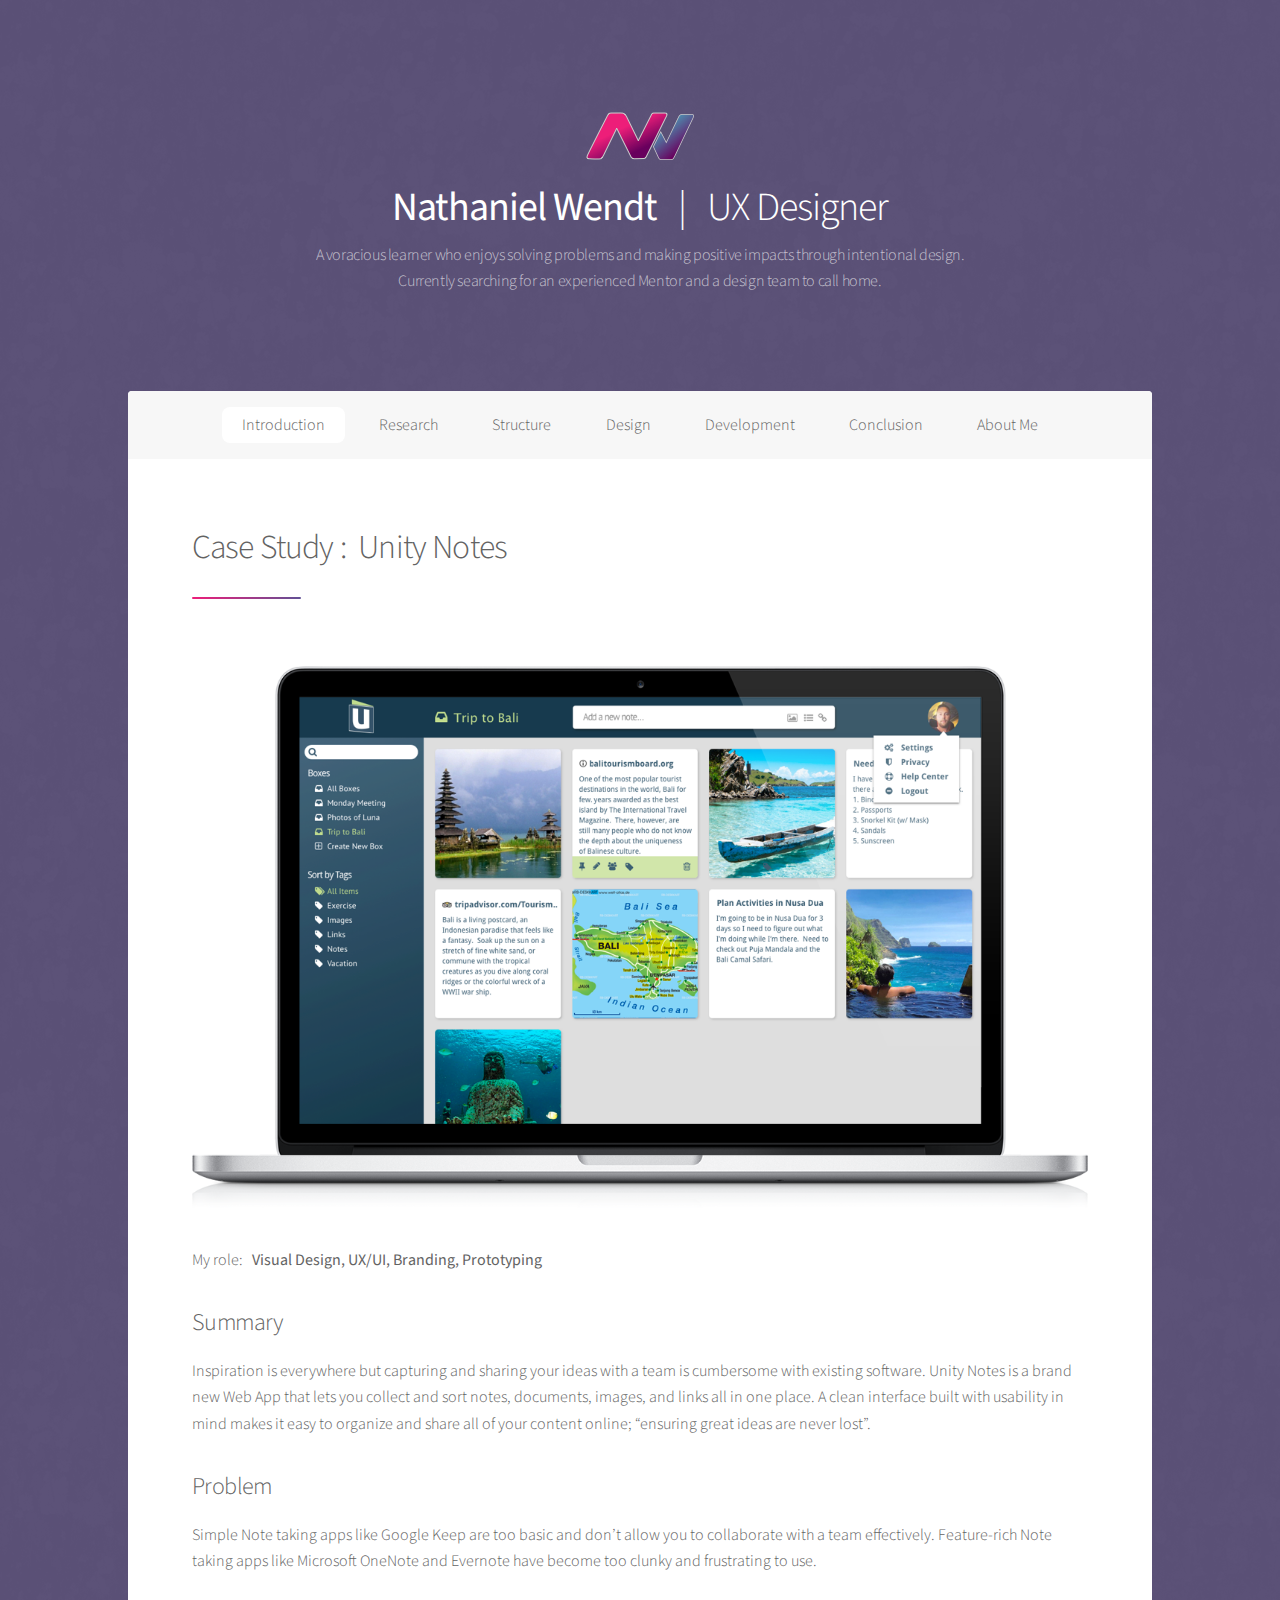
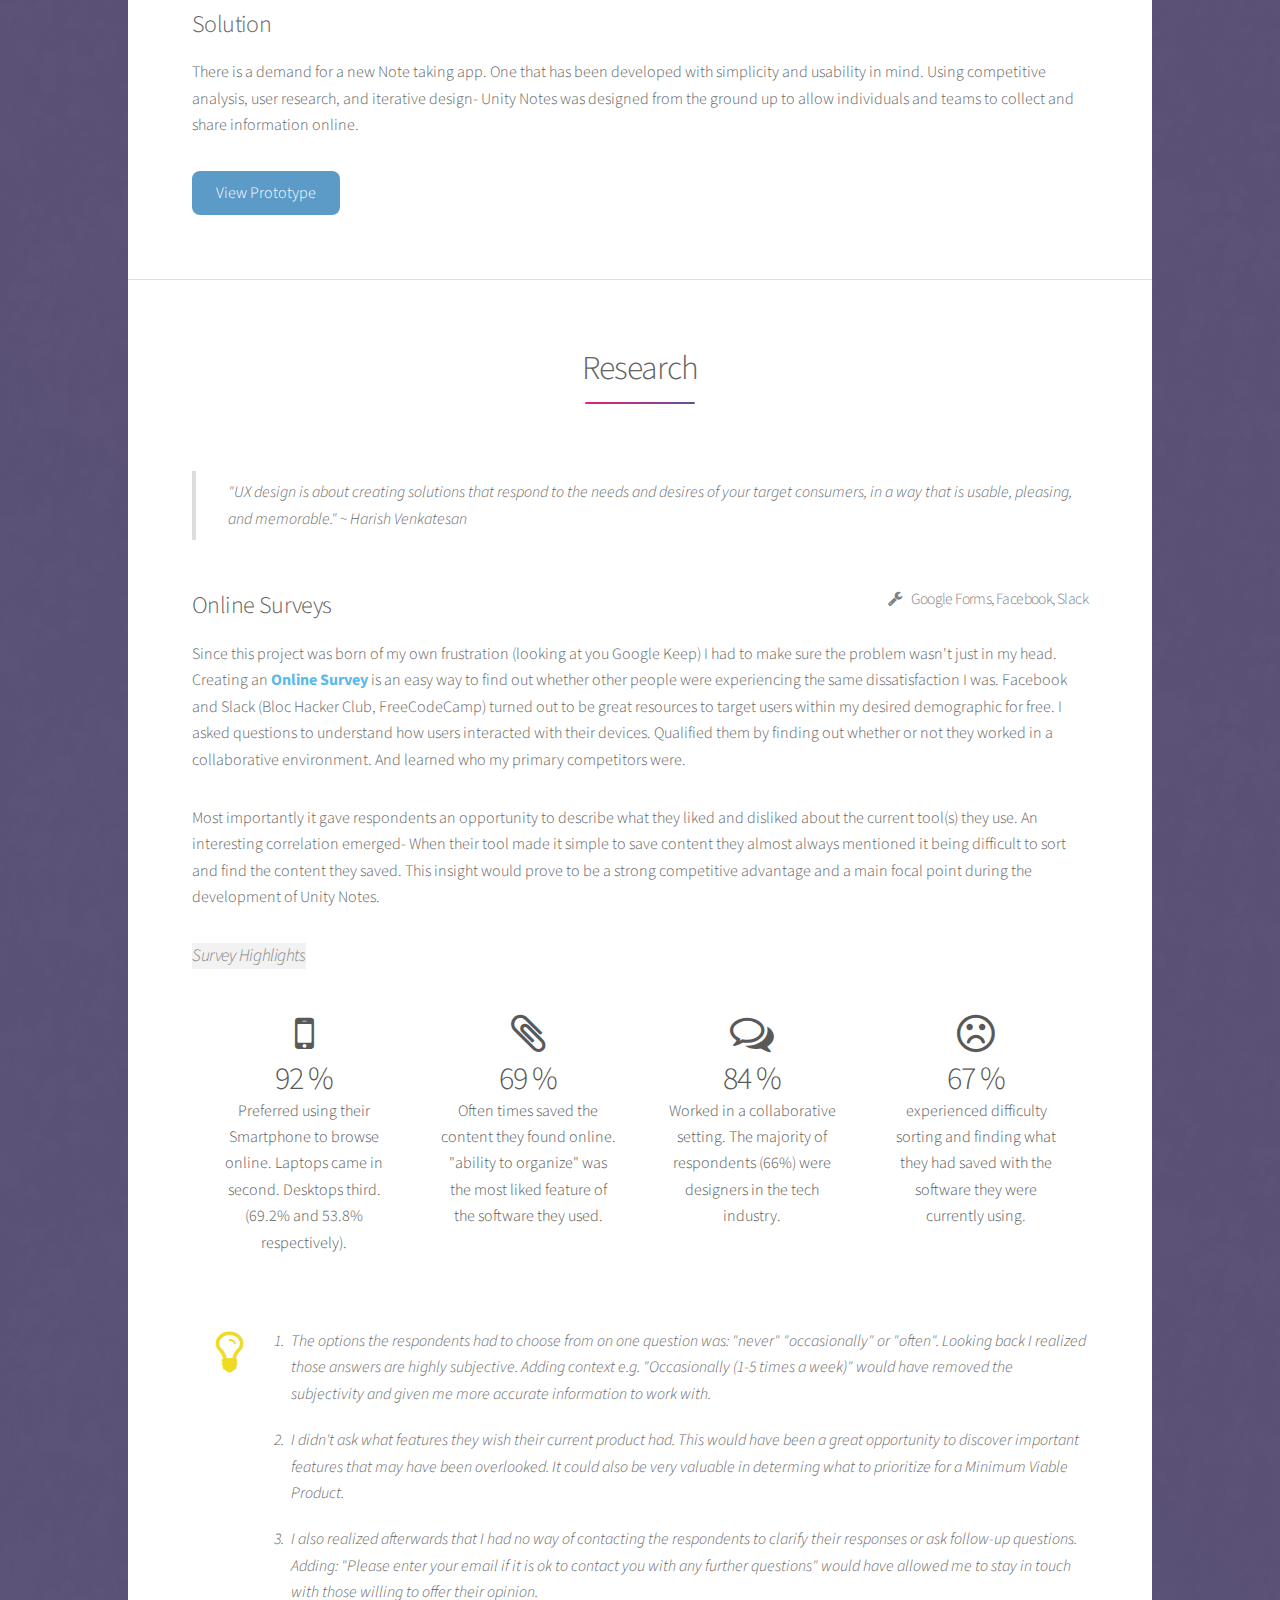
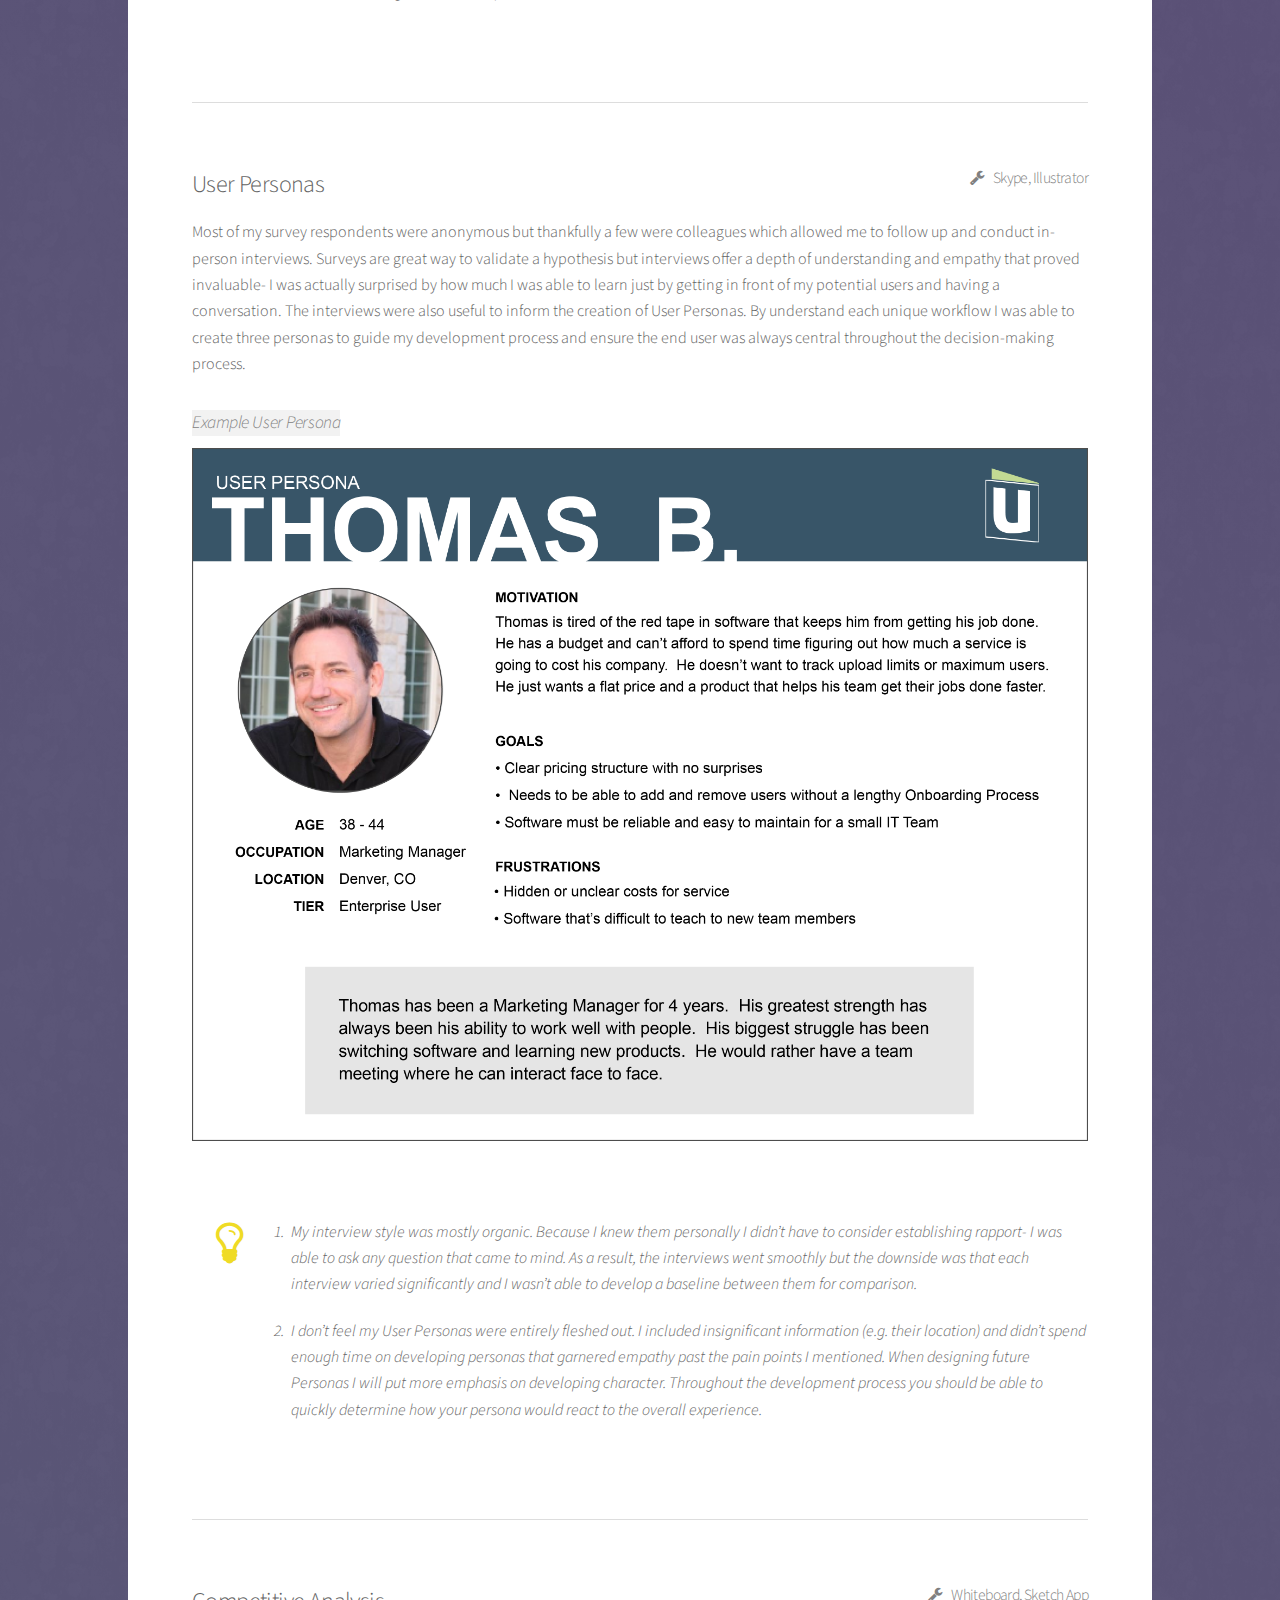
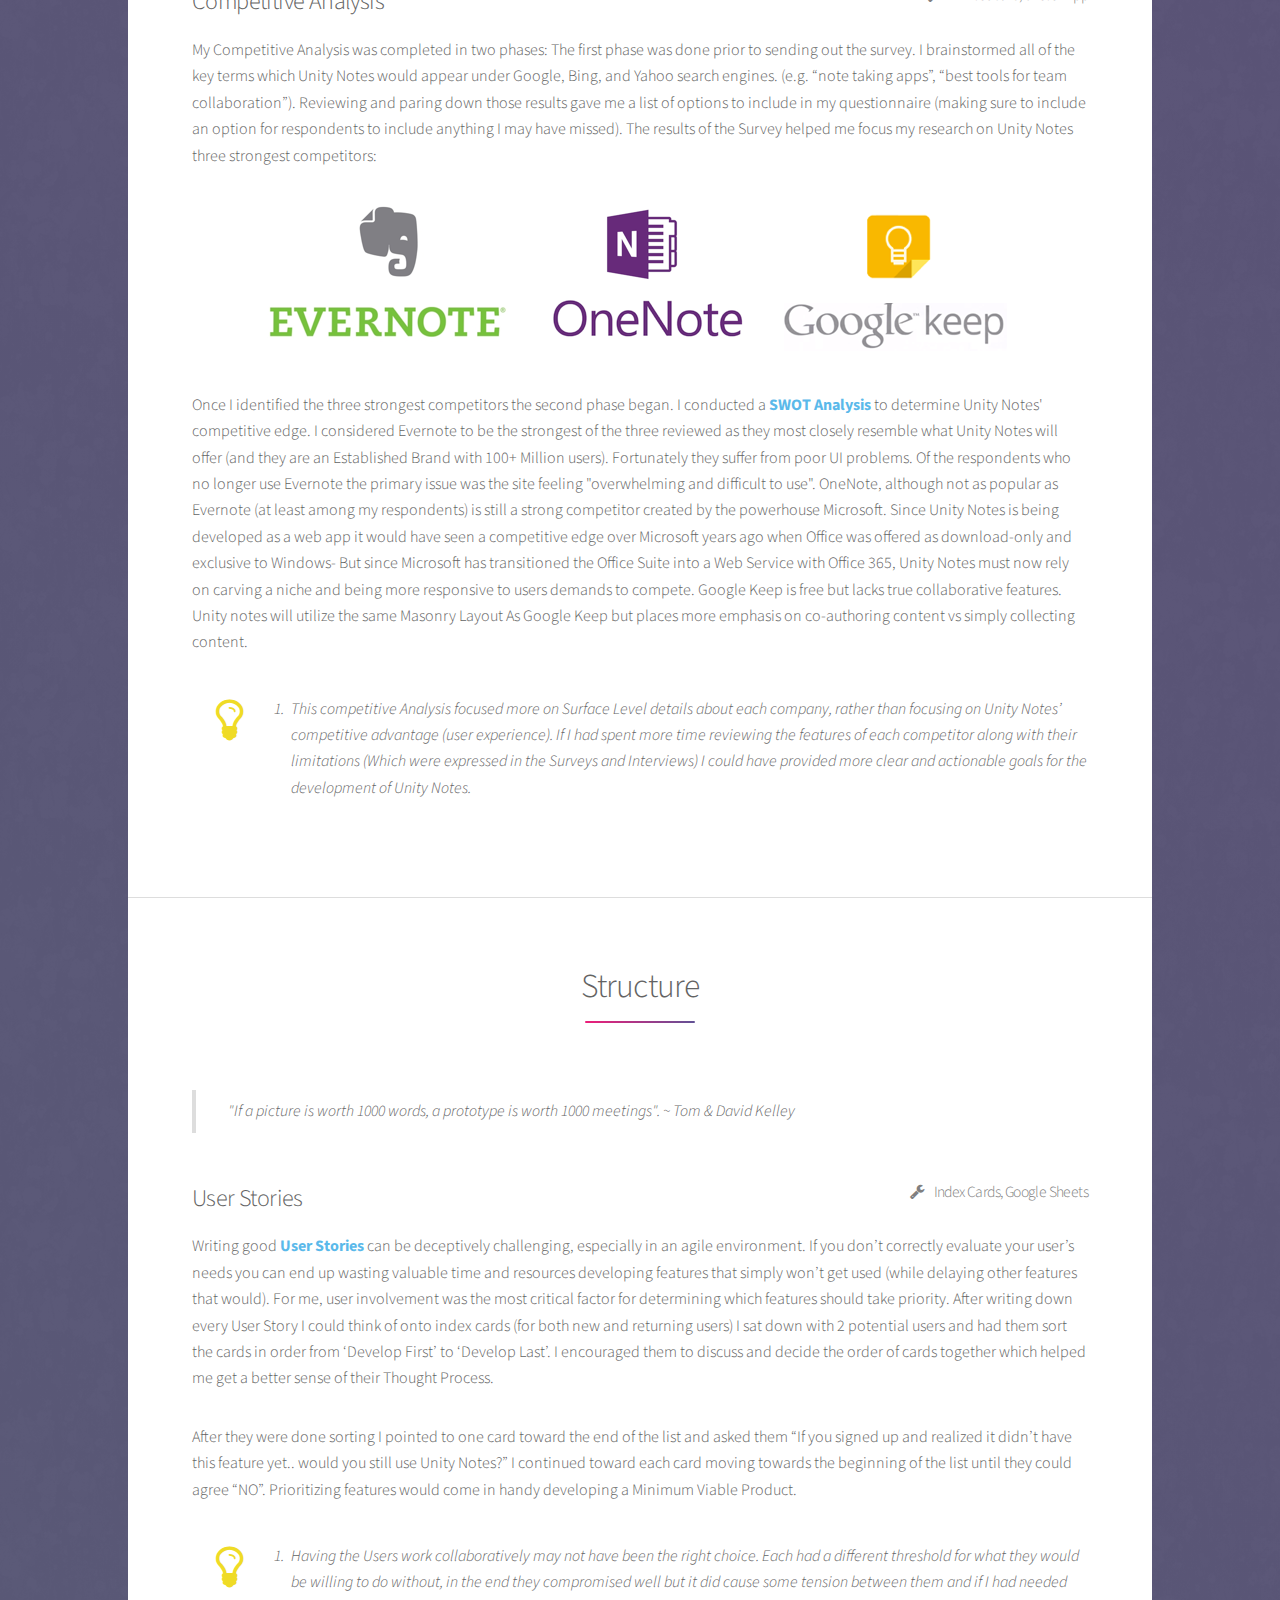
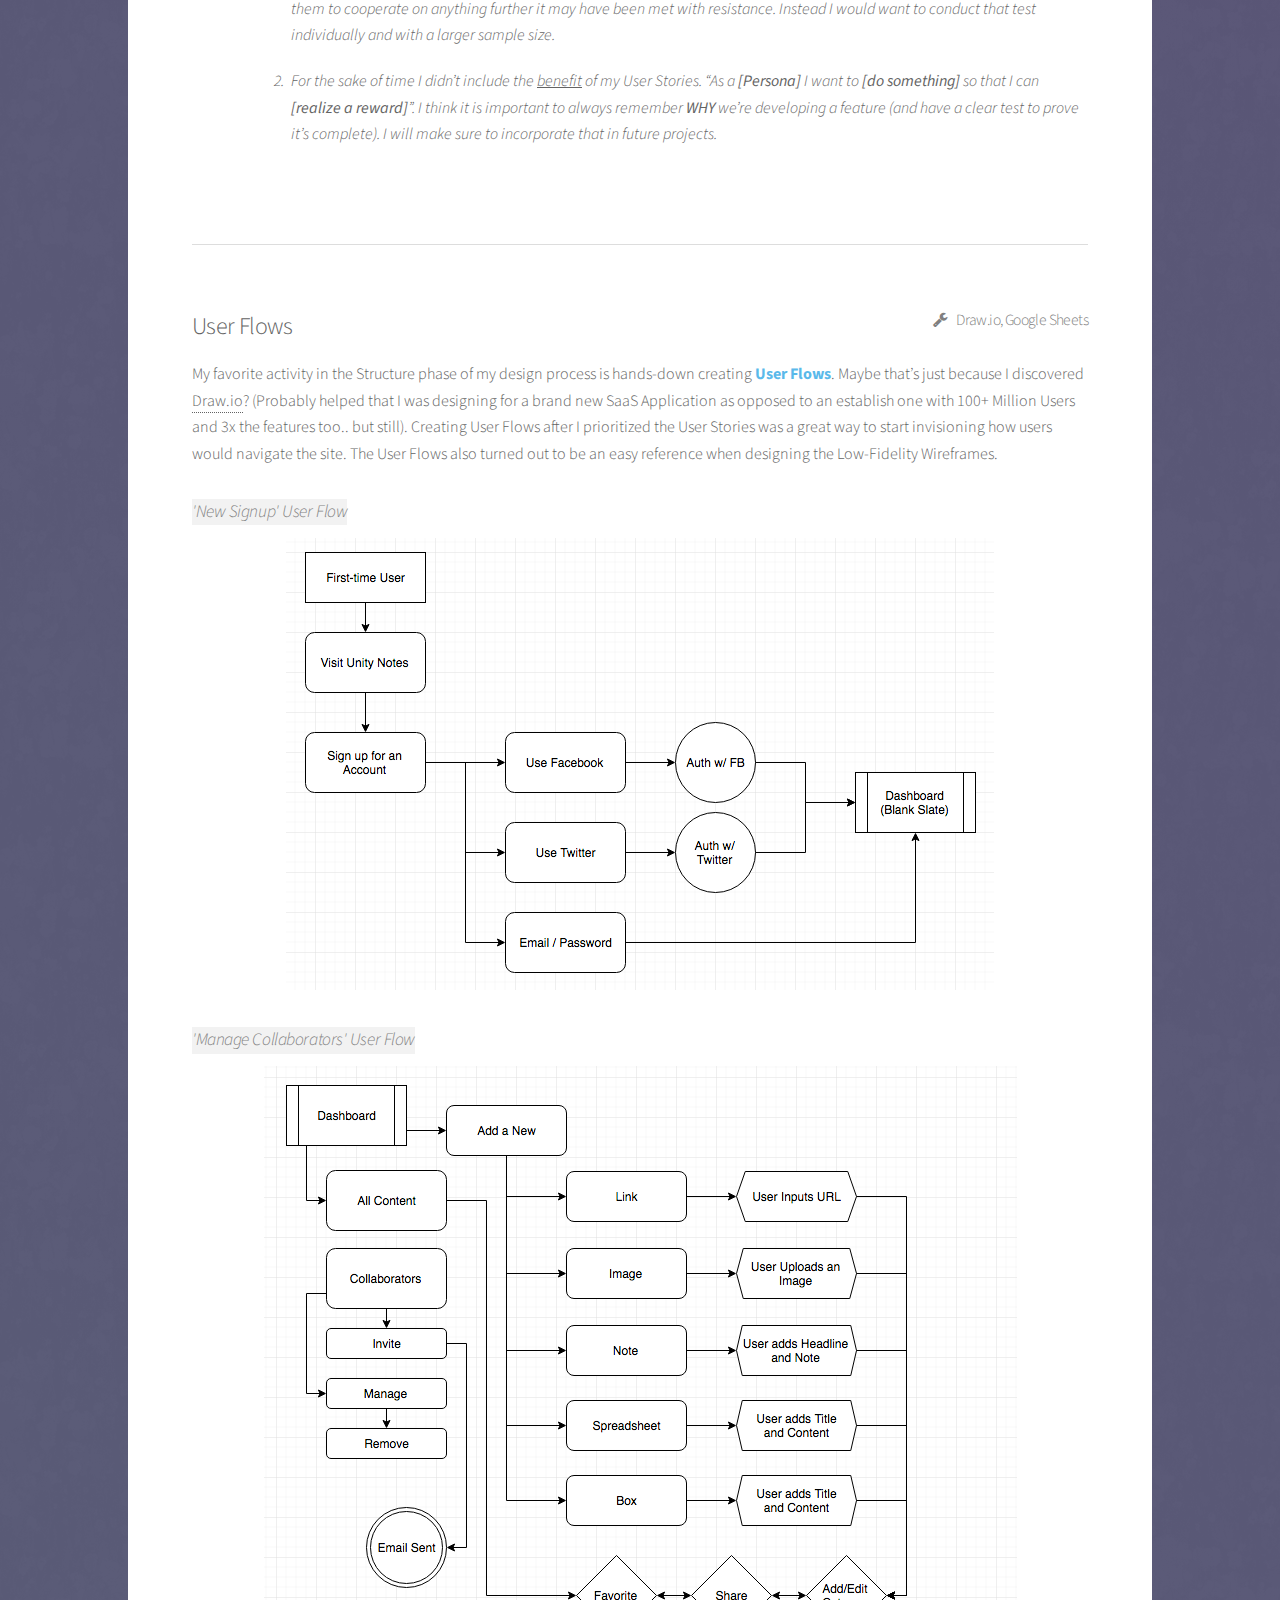
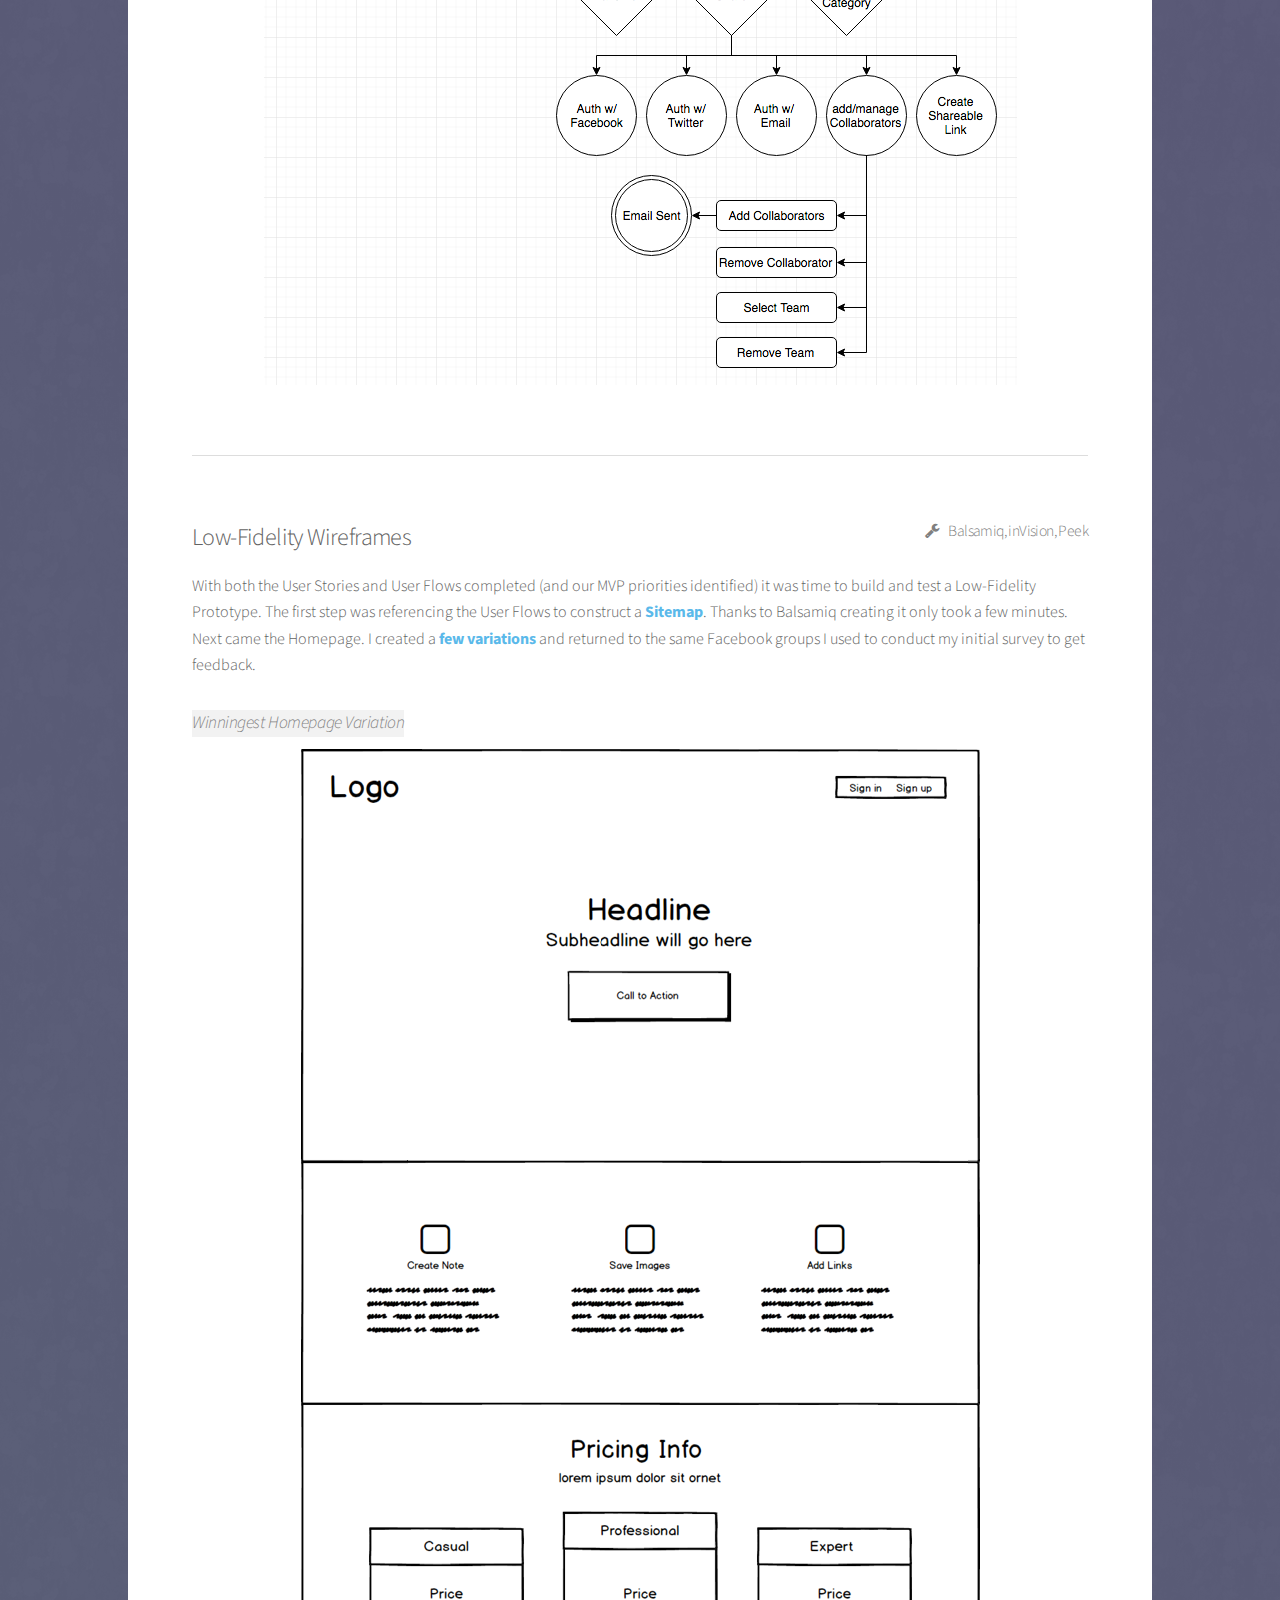
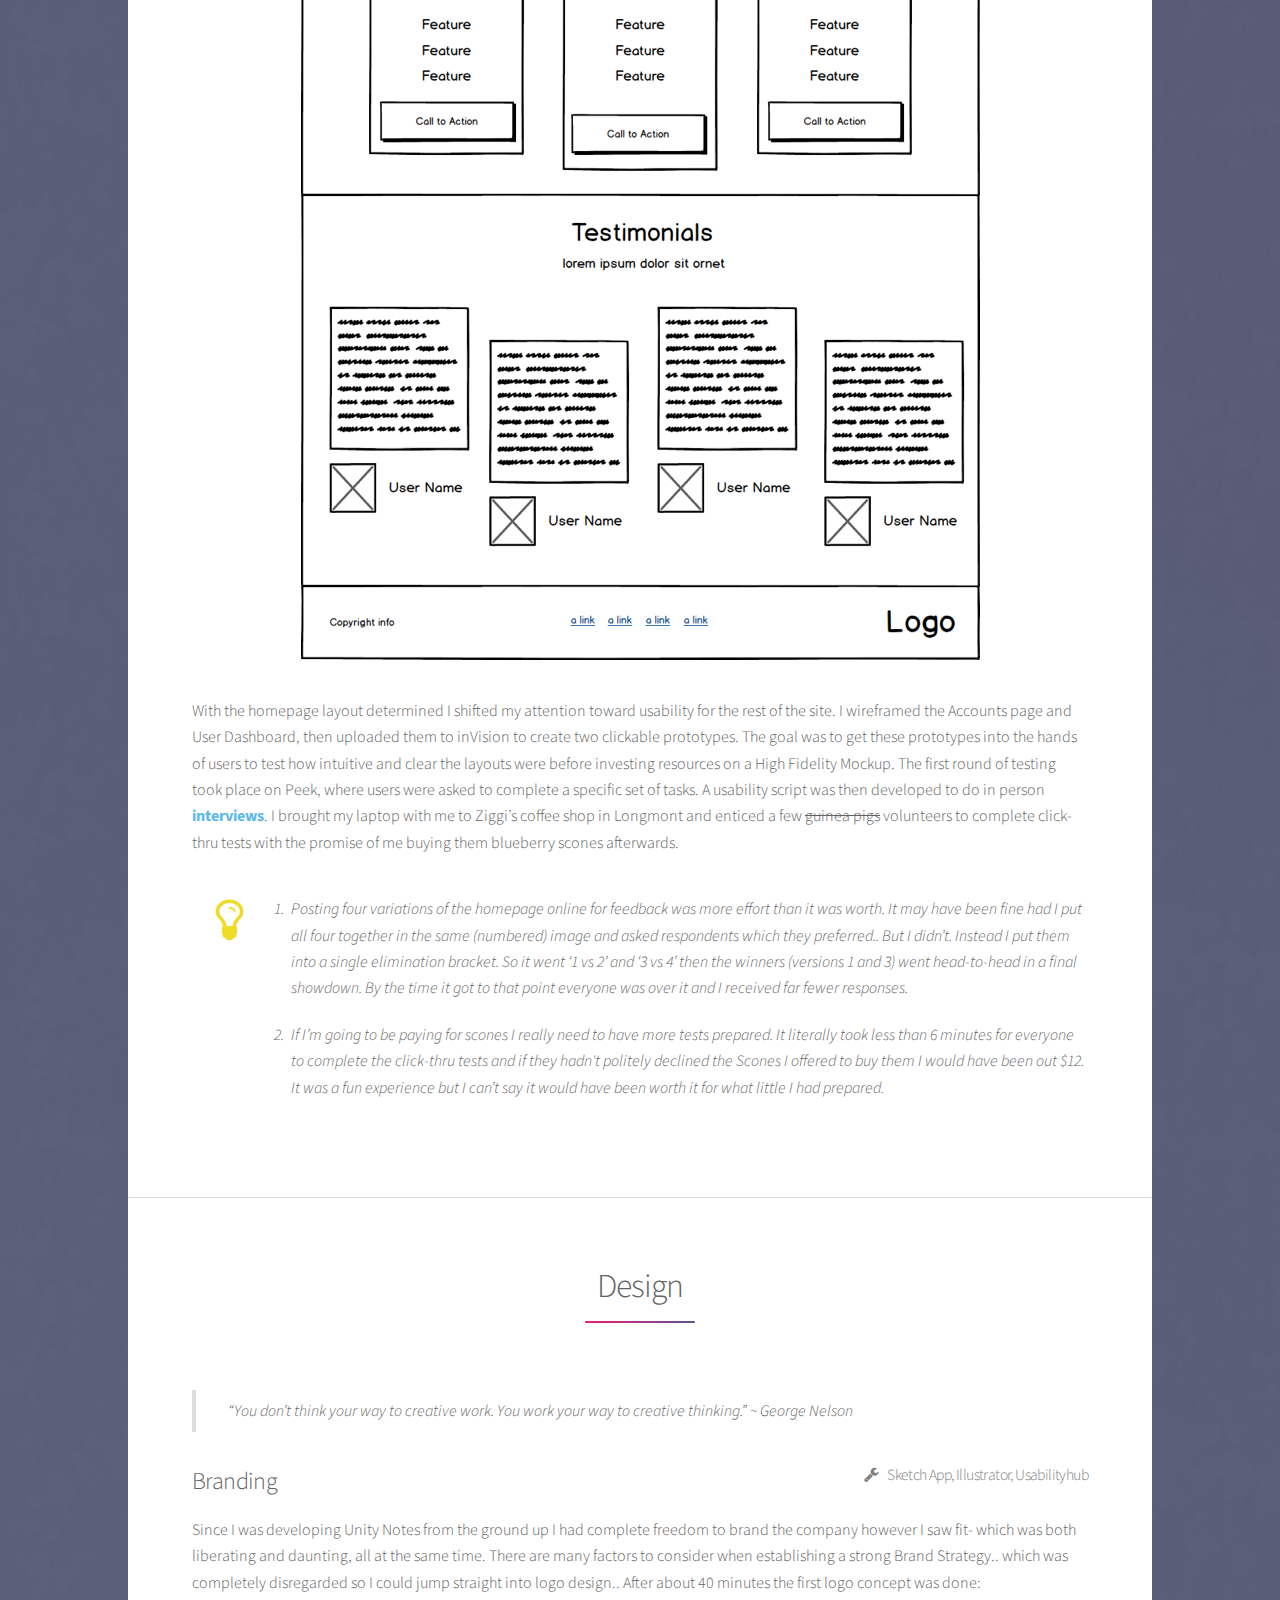
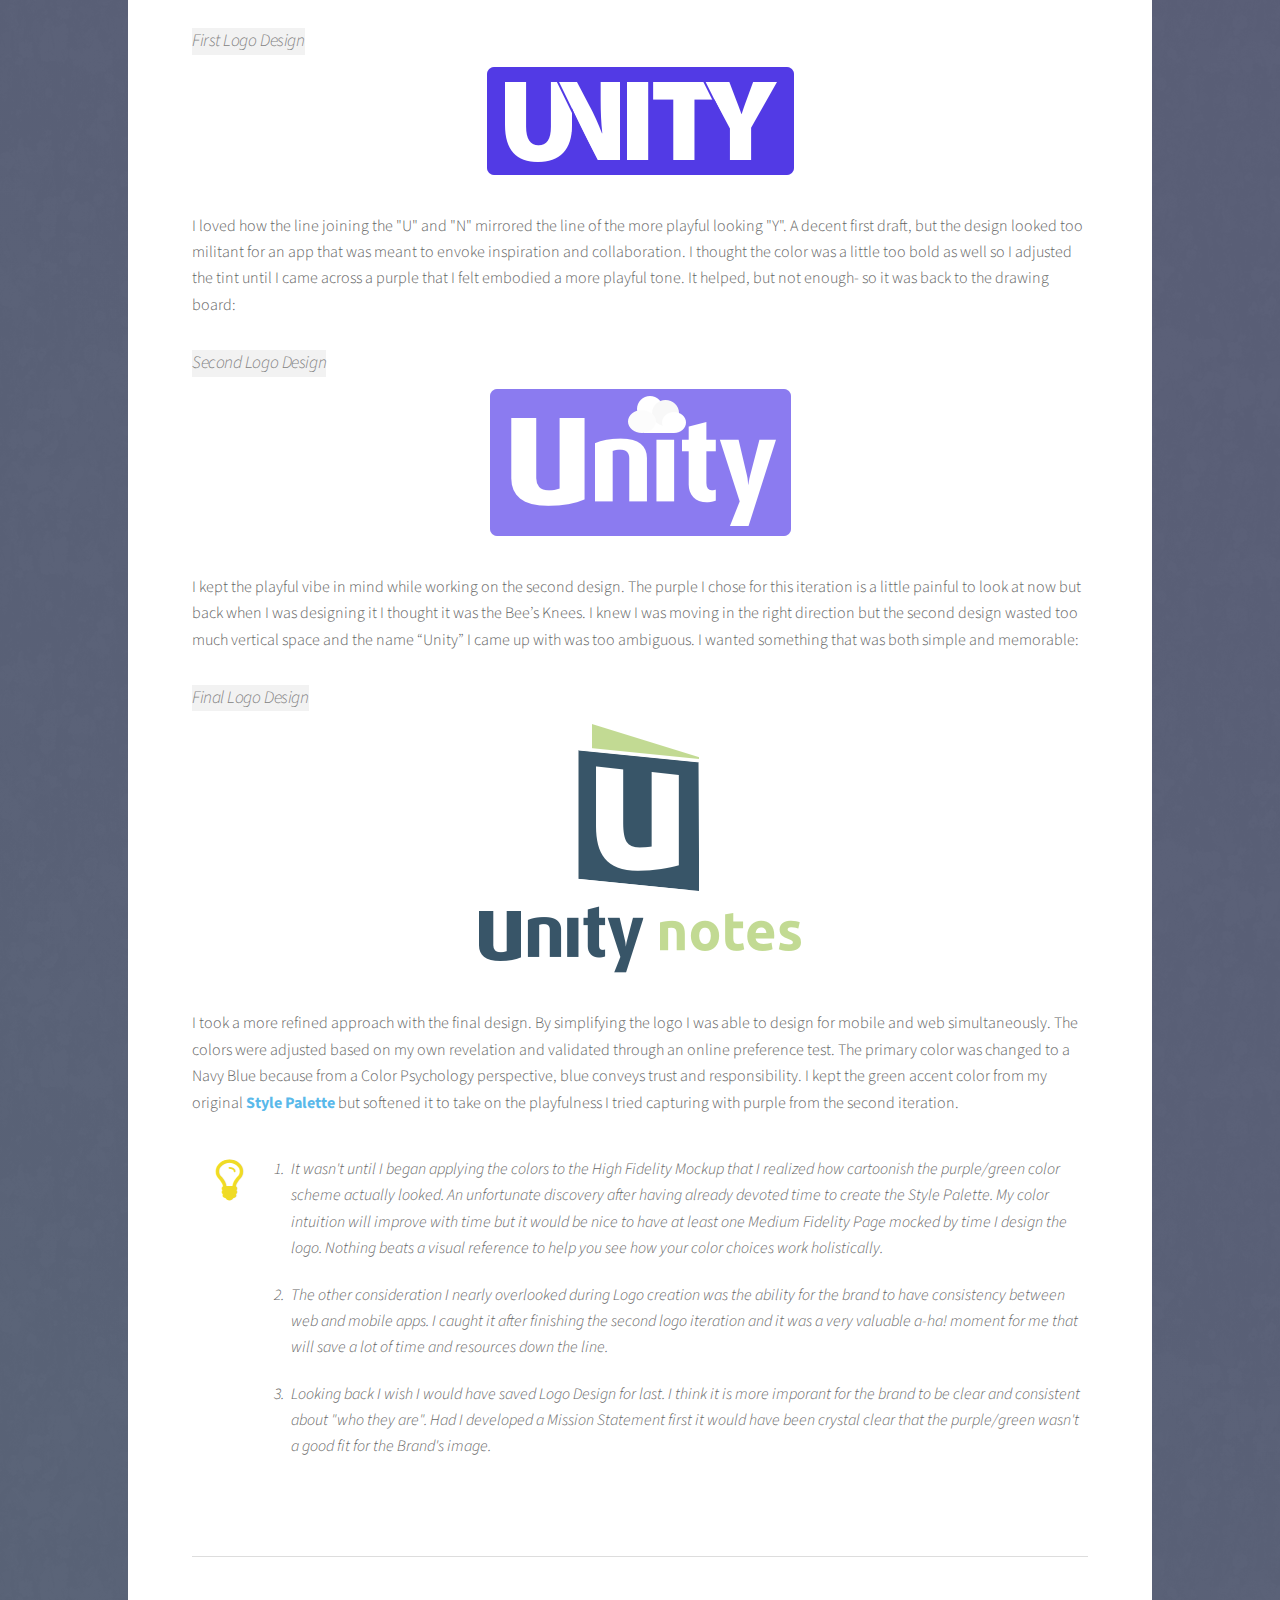
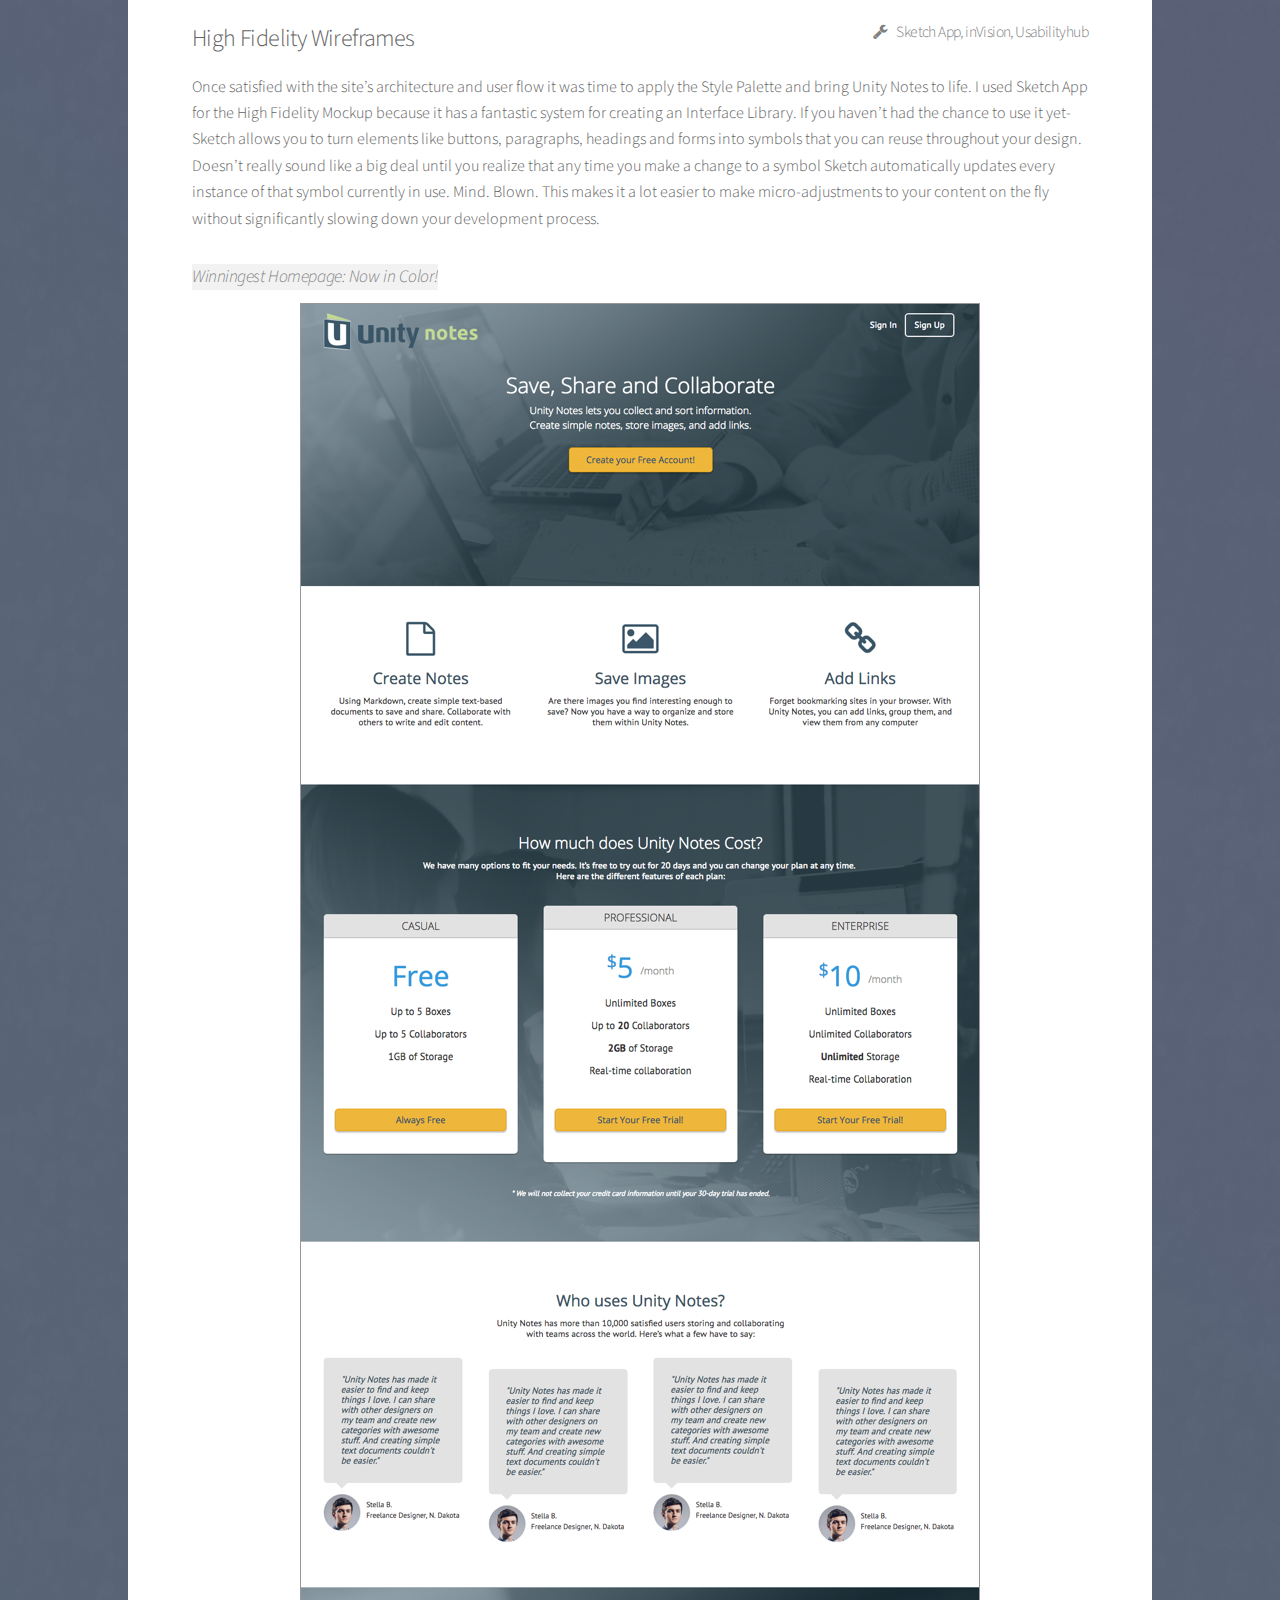
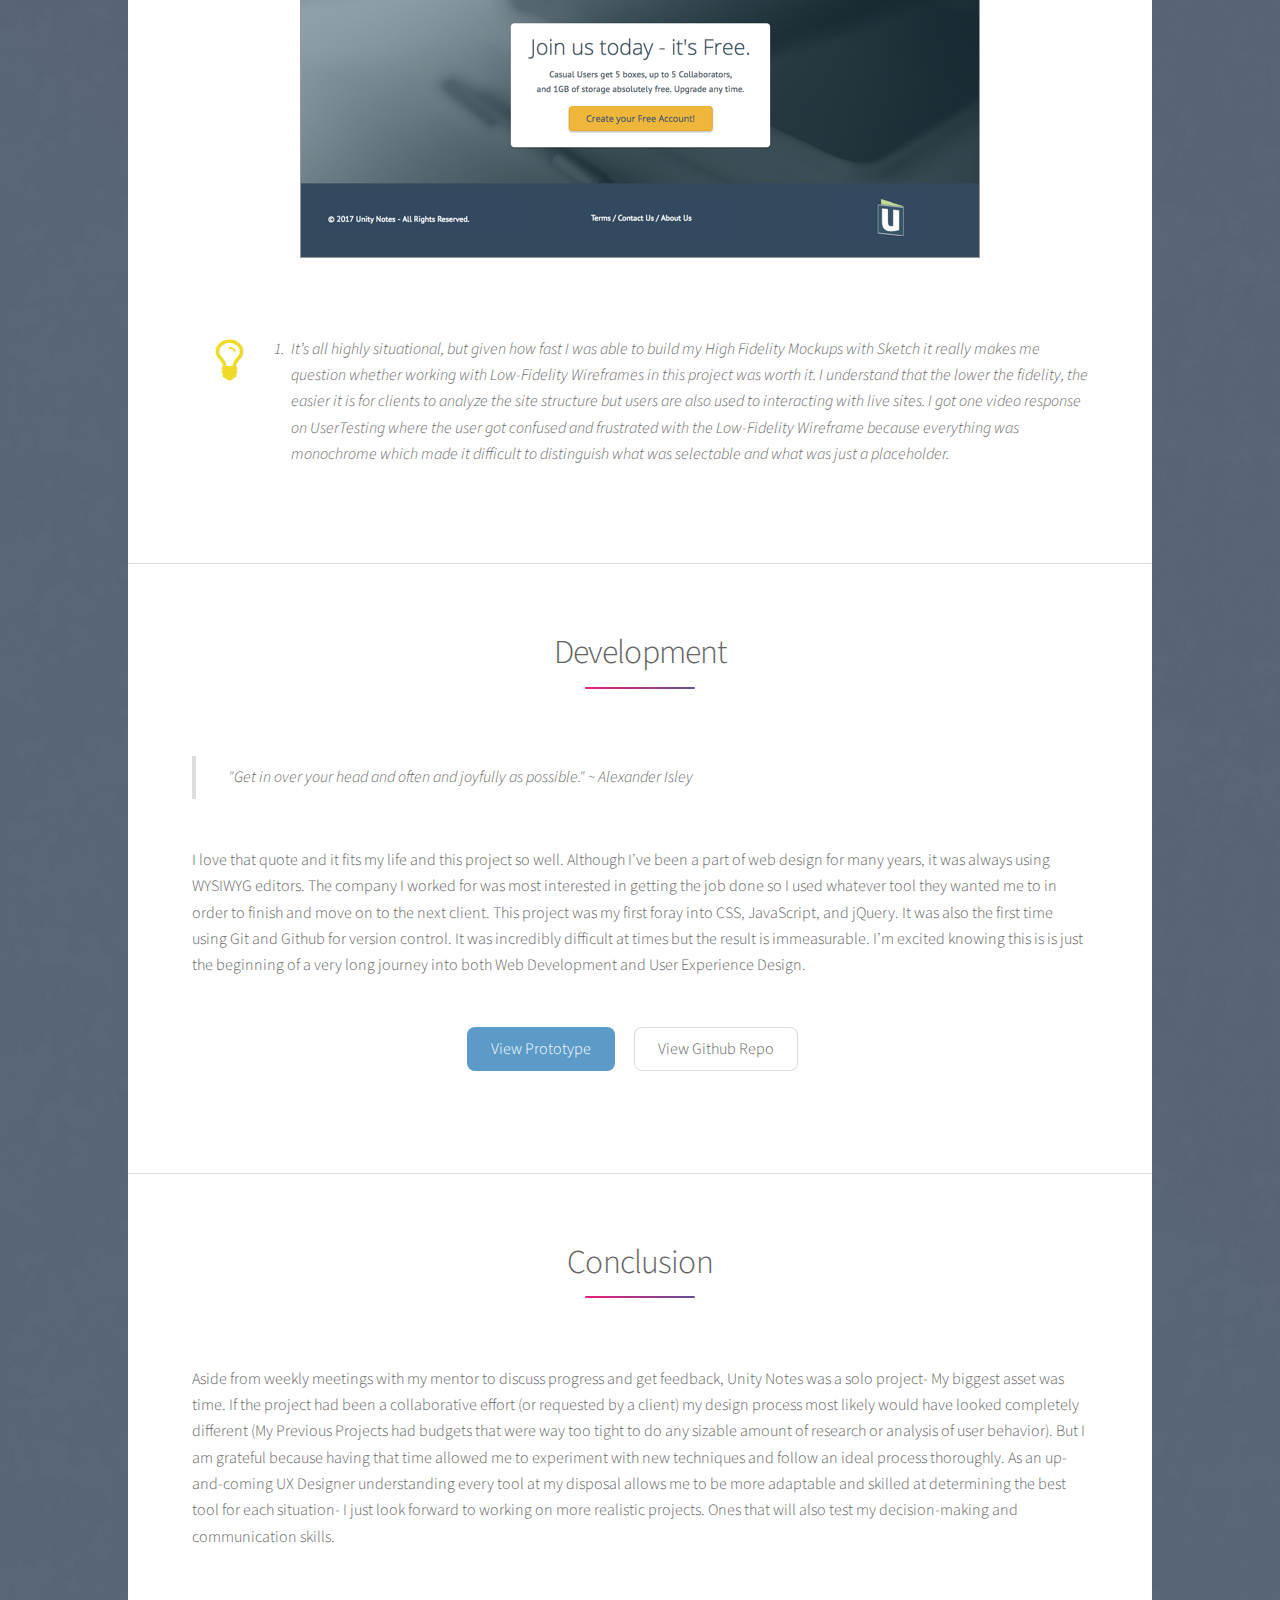
==== commit 13cff75b: "Add ZenBG.png & Update background-image" ====
--- a/index.html
+++ b/index.html
@@ -52,9 +52,9 @@
 									<h2>Summary</h2>
 										<p>Inspiration is everywhere but capturing and sharing your ideas with a team is cumbersome with existing software.  Unity Notes is a brand new Web App that lets you collect and sort notes, documents, images, and links all in one place.  A clean interface built with usability in mind makes it easy to organize and share all of your content online; “ensuring great ideas are never lost”.</p>
 									<h2>Problem</h2>
-										<p>Simple Note taking apps like Google Keep are too basic and don’t allow you to collaborate and share with a team.  Feature-rich Note taking apps like Microsoft OneNote and Evernote have become too clunky and frustrating to use.</p>
+										<p>Simple Note taking apps like Google Keep are too basic and don’t allow you to collaborate with a team effectively.  Feature-rich Note taking apps like Microsoft OneNote and Evernote have become too clunky and frustrating to use.</p>
 									<h2>Solution</h2>
-										<p>There is a demand for a new Note taking app.  One that has been developed with simplicity and usability in mind.  Using competitive analysis, user research, and iterative design- Unity Notes was developed from the ground up to allow individuals and teams to collect and share information online.</p>
+										<p>There is a demand for a new Note taking app.  One that has been developed with simplicity and usability in mind.  Using competitive analysis, user research, and iterative design- Unity Notes was designed from the ground up to allow individuals and teams to collect and share information online.</p>
 											<ul class="actions">
 												<li><a href="https://nathaniel-wendt.github.io/Unity-Notes/" class="button special">View Prototype</a></li>
 											</ul>
@@ -70,12 +70,9 @@
 							<blockquote>"UX design is about creating solutions that respond to the needs and desires of your target consumers, in a way that is usable, pleasing, and memorable." ~ Harish Venkatesan</blockquote>
 					</header>
 
-						<h2>Online Survey<span><i class="fa fa-wrench fa"></i>&ensp; Google Forms, Facebook, Slack</span></h2>
-							<p>User-Centered Design doesn’t happen alone.  Since this project was born of my own frustration (looking at you Google Keep) I had to make sure the problem wasn't just in my head. Were others experiencing the same dissatisfaction I was?
-								Creating an <a class="heavy" href="https://docs.google.com/forms/d/e/1FAIpQLSfVkAgJpf8FV-Pa7pokDXLEN_4NEua5cxsUjfS2sHJOzZ3ikQ/viewform?usp=sf_link" target="_blank">Online Survey</a> was a simple way to find out. Facebook and Slack (Bloc Hacker Club, FreeCodeCamp) turned out to be great resources to target users within my desired demographic for free.
-								I asked questions to understand how users interacted with their devices.  Qualified them by finding out whether or not they worked in a collaborative environment.  And learned who my primary competitors were.</p>
-							<p>Most importantly it gave respondents an opportunity to describe what they liked and disliked about the current tool(s) they use.  An interesting correlation emerged- When their tool made it simple to save content they almost always mentioned it being difficult to sort and find the content they saved.
-								This insight would prove to be a strong competitive advantage and a main focal point during the development of Unity Notes.</p>
+						<h2>Online Surveys<span><i class="fa fa-wrench fa"></i>&ensp; Google Forms, Facebook, Slack</span></h2>
+							<p>Since this project was born of my own frustration (looking at you Google Keep) I had to make sure the problem wasn't just in my head. Creating an <a class="heavy" href="https://docs.google.com/forms/d/e/1FAIpQLSfVkAgJpf8FV-Pa7pokDXLEN_4NEua5cxsUjfS2sHJOzZ3ikQ/viewform?usp=sf_link" target="_blank">Online Survey</a> is an easy way to find out whether other people were experiencing the same dissatisfaction I was. Facebook and Slack (Bloc Hacker Club, FreeCodeCamp) turned out to be great resources to target users within my desired demographic for free. I asked questions to understand how users interacted with their devices.  Qualified them by finding out whether or not they worked in a collaborative environment.  And learned who my primary competitors were.</p>
+							<p>Most importantly it gave respondents an opportunity to describe what they liked and disliked about the current tool(s) they use.  An interesting correlation emerged- When their tool made it simple to save content they almost always mentioned it being difficult to sort and find the content they saved. This insight would prove to be a strong competitive advantage and a main focal point during the development of Unity Notes.</p>
 
 								<h4><mark>Survey Highlights</mark></h4>
 									<ul class="statistics">
@@ -130,7 +127,7 @@
 						<p>My Competitive Analysis was completed in two phases:  The first phase was done prior to sending out the survey.  I brainstormed all of the key terms which Unity Notes would appear under Google, Bing, and Yahoo search engines. (e.g. “note taking apps”, “best tools for team collaboration”).  Reviewing and paring down those results gave me a list of options
 							to include in my questionnaire (making sure to include an option for respondents to include anything I may have missed).  The results of the Survey helped me focus my research on Unity Notes three strongest competitors:</p>
 							<img class="comp" src="images/Competition.png">
-						<p>Once I identified the three strongest competitors the second phase began.  I conducted a <a class="heavy" href="images/SWOT.png" target="_blank">SWOT Analysis</a> to determine Unity Notes' competitive edge.  I considered Evernote to be the strongest of the three reviewed because they most closely resemble what Unity Notes will be offering (and they are already an Established Brand with over 100+ Million users). Fortunately they suffer from poor UI problems.  Respondents stated Evernote was "overwhelming and difficult to use".  OneNote, although not as popular as Evernote (at least among my respondents) is still a strong competitor created by the powerhouse Microsoft.  Since Unity Notes is being developed as a web app it would have seen a competitive edge over Microsoft years ago when Office was offered as download-only and exclusive to Windows- But since Microsoft has transitioned the Office Suite into a Web Service with Office 365, Unity Notes must now rely on carving a niche and being more responsive to users demands to compete.  Google Keep is free but lacks true collaborative features.  Unity notes will utilize the same Masonry Layout As Google Keep but places more emphasis on co-authoring content vs simply collecting content.</p>
+						<p>Once I identified the three strongest competitors the second phase began.  I conducted a <a class="heavy" href="images/SWOT.png" target="_blank">SWOT Analysis</a> to determine Unity Notes' competitive edge.  I considered Evernote to be the strongest of the three reviewed as they most closely resemble what Unity Notes will offer (and they are an Established Brand with 100+ Million users). Fortunately they suffer from poor UI problems. Of the respondents who no longer use Evernote the primary issue was the site feeling "overwhelming and difficult to use".  OneNote, although not as popular as Evernote (at least among my respondents) is still a strong competitor created by the powerhouse Microsoft.  Since Unity Notes is being developed as a web app it would have seen a competitive edge over Microsoft years ago when Office was offered as download-only and exclusive to Windows- But since Microsoft has transitioned the Office Suite into a Web Service with Office 365, Unity Notes must now rely on carving a niche and being more responsive to users demands to compete.  Google Keep is free but lacks true collaborative features.  Unity notes will utilize the same Masonry Layout As Google Keep but places more emphasis on co-authoring content vs simply collecting content.</p>
 							<div class="lightbulb">
 								<div class="leftbulb">
 									<i class="fa fa-lightbulb-o fa-3x"></i>
@@ -263,7 +260,6 @@
 											<header class="major">
 												<h2>Conclusion</h2>
 											</header>
-												<blockquote>"Get in over your head and often and joyfully as possible." ~ Alexander Isley</blockquote>
 											<p>Aside from weekly meetings with my mentor to discuss progress and get feedback, Unity Notes was a solo project- My biggest asset was time.  If the project had been a collaborative effort (or requested by a client) my design process most likely would have looked completely different (My Previous Projects had budgets that were way too tight to do any sizable amount of research or analysis of user behavior).  But I am grateful because having that time allowed me to experiment with new techniques and follow an ideal process thoroughly.  As an up-and-coming UX Designer understanding every tool at my disposal allows me to be more adaptable and skilled at determining the best tool for each situation- I just look forward to working on more realistic projects. Ones that will also test my decision-making and communication skills.</p>
 										</section>
 
--- a/assets/css/main.css
+++ b/assets/css/main.css
@@ -1617,11 +1617,12 @@
 	}
 
 	body {
-		background-color: #935d8c;
-		background-image: url("images/overlay.png"), -moz-linear-gradient(45deg, #5c7492 15%, #5f4d93 85%);
-		background-image: url("images/overlay.png"), -webkit-linear-gradient(45deg, #5c7492 15%, #5f4d93 85%);
-		background-image: url("images/overlay.png"), -ms-linear-gradient(45deg, #5c7492 15%, #5f4d93 85%);
-		background-image: url("images/overlay.png"), linear-gradient(45deg, #5c7492 15%, #5f4d93 85%);
+		background: #00aa77;
+
+		background-image: url("images/ZenBG.png"), -moz-linear-gradient(45deg, #5c7492 15%, #5f4d93 85%);
+		background-image: url("images/ZenBG.png"), -webkit-linear-gradient(45deg, #5c7492 15%, #5f4d93 85%);
+		background-image: url("images/ZenBG.png"), -ms-linear-gradient(45deg, #5c7492 15%, #5f4d93 85%);
+		background-image: url("images/ZenBG.png"), linear-gradient(45deg, #5c7492 15%, #5f4d93 85%);
 	}
 
 		body.is-loading *, body.is-loading *:before, body.is-loading *:after {
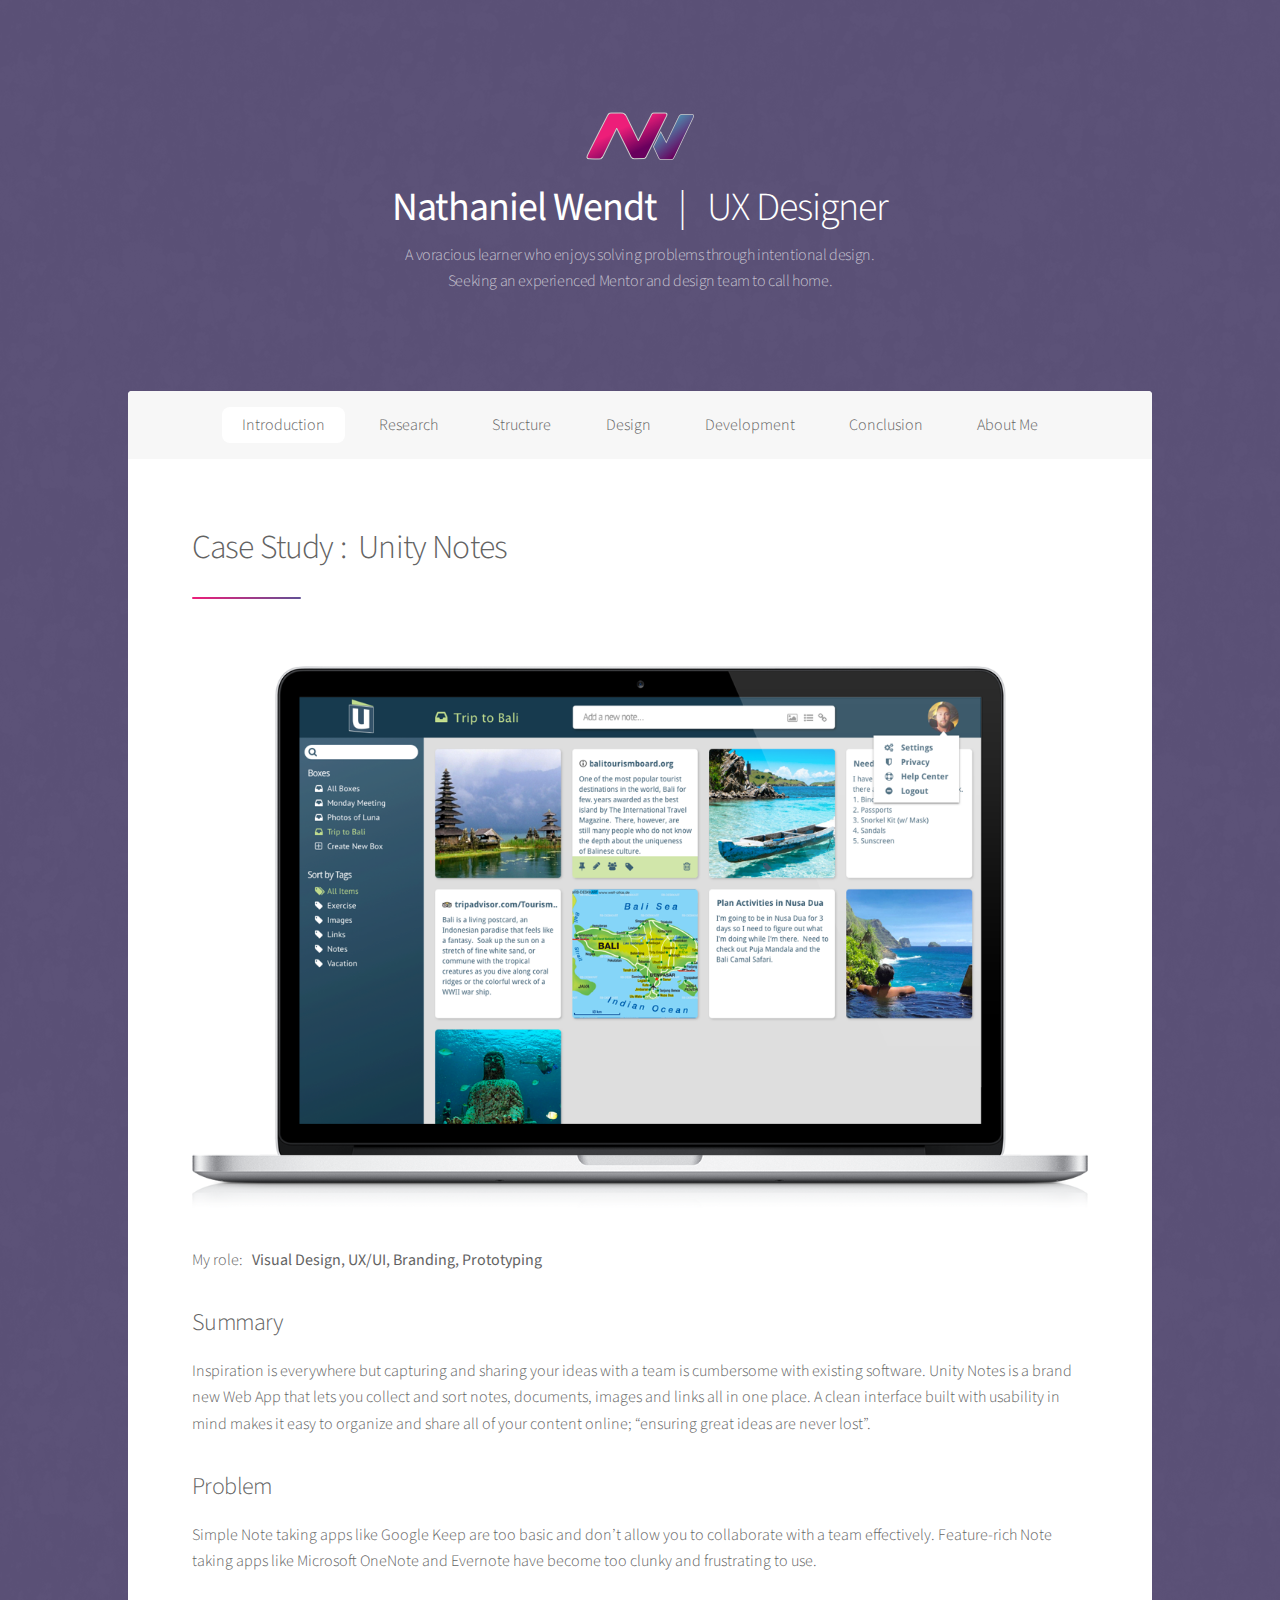
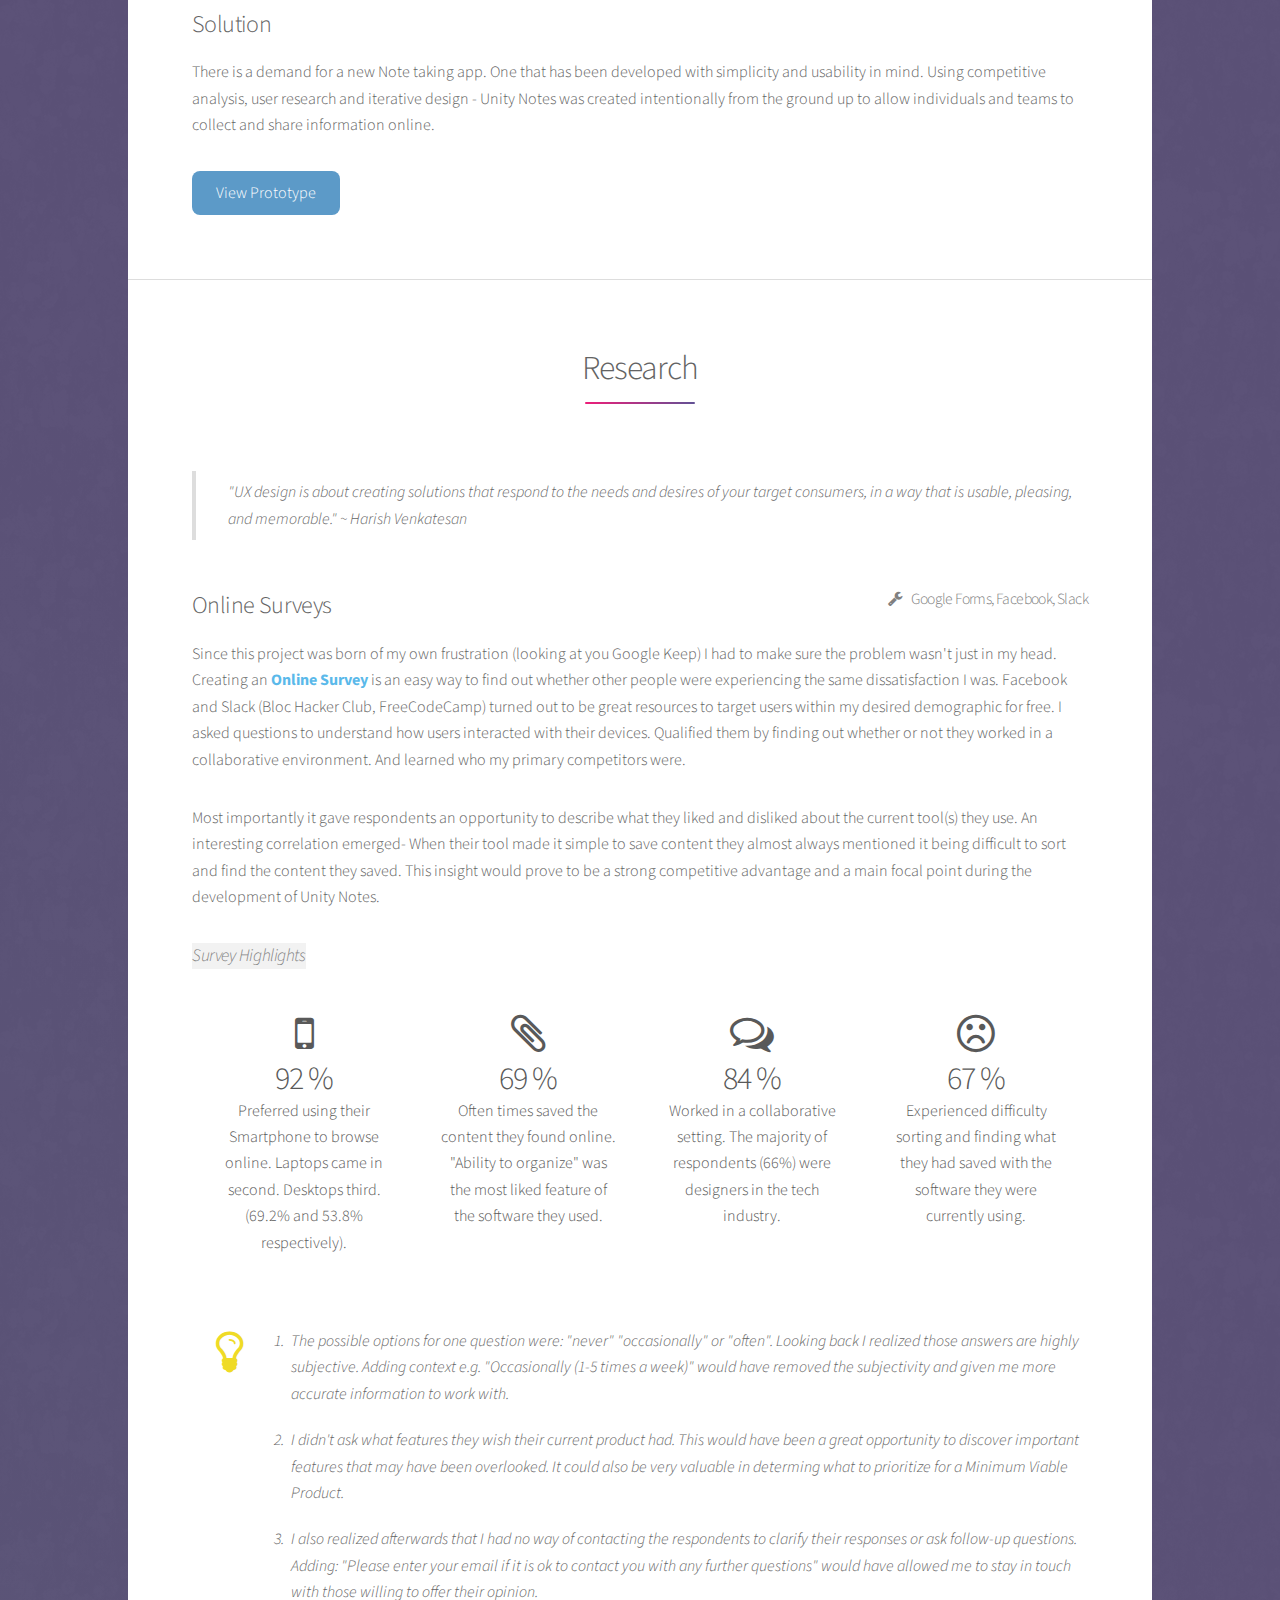
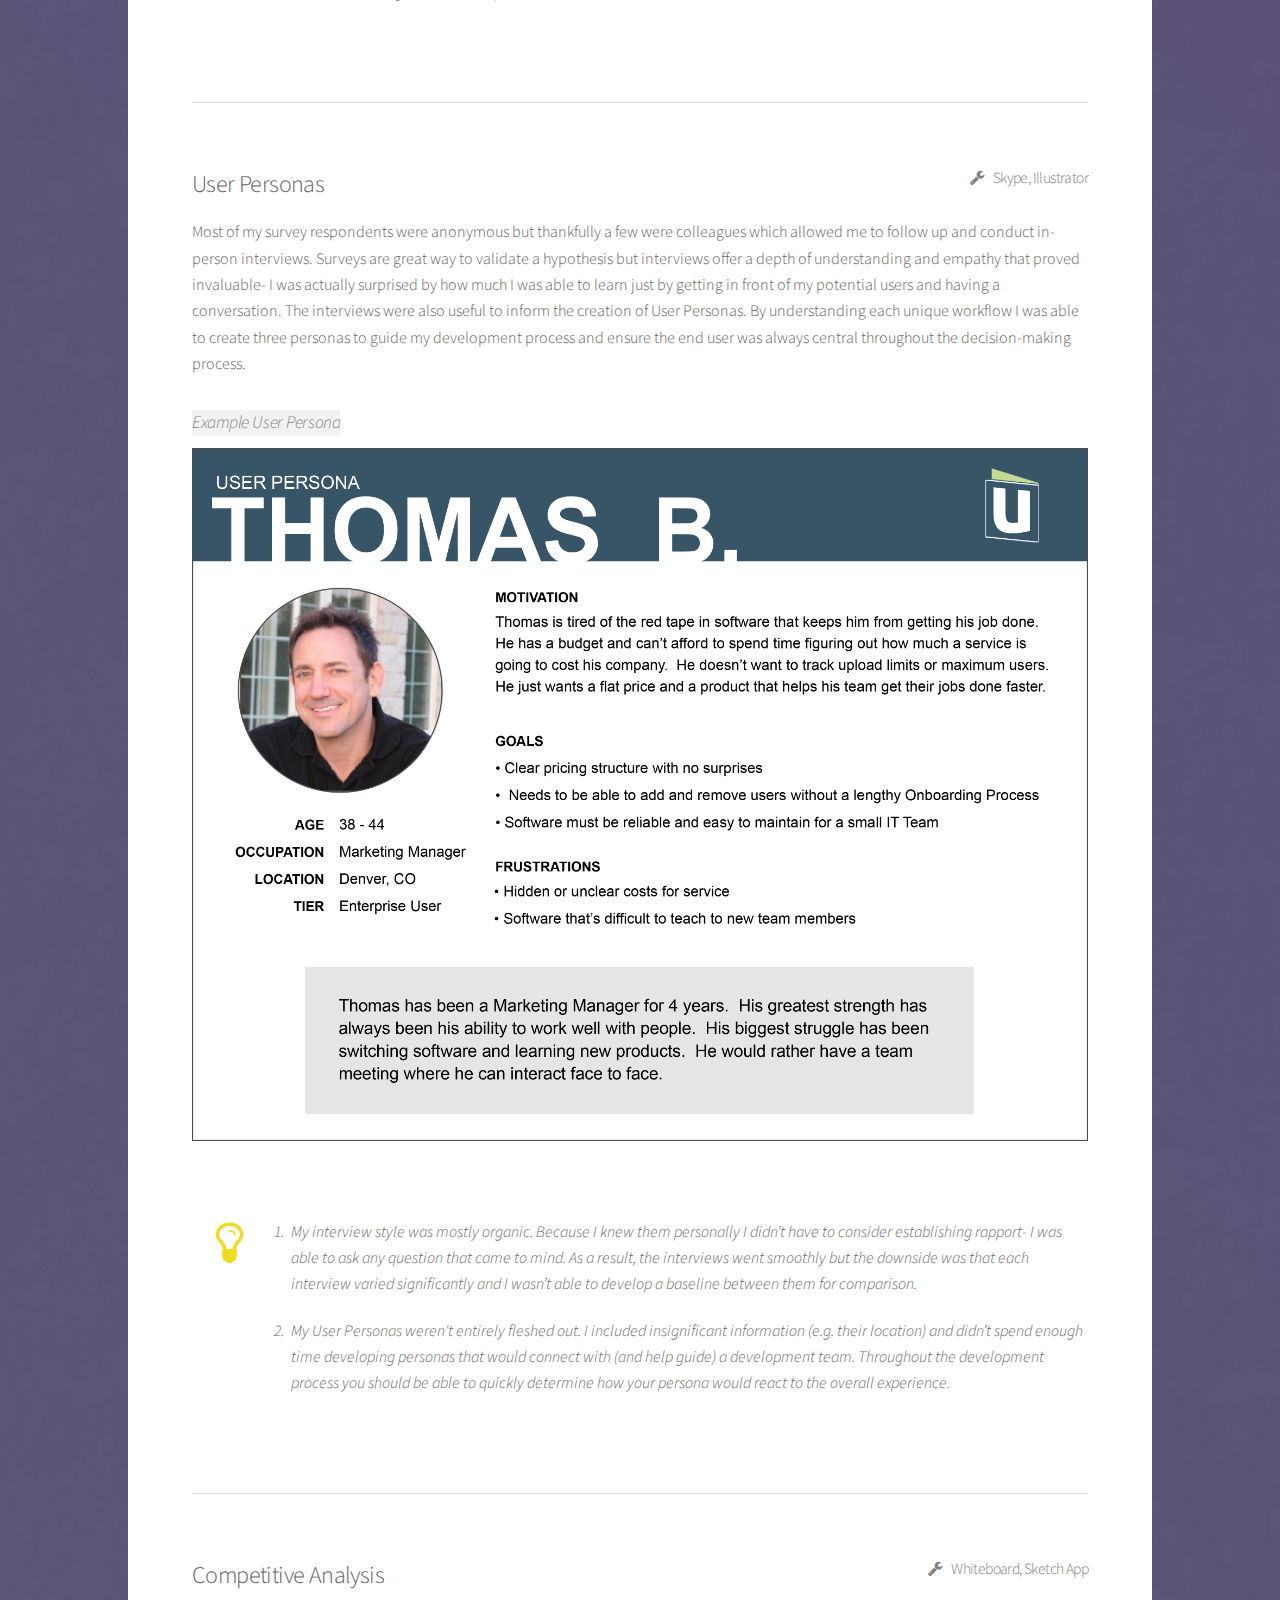
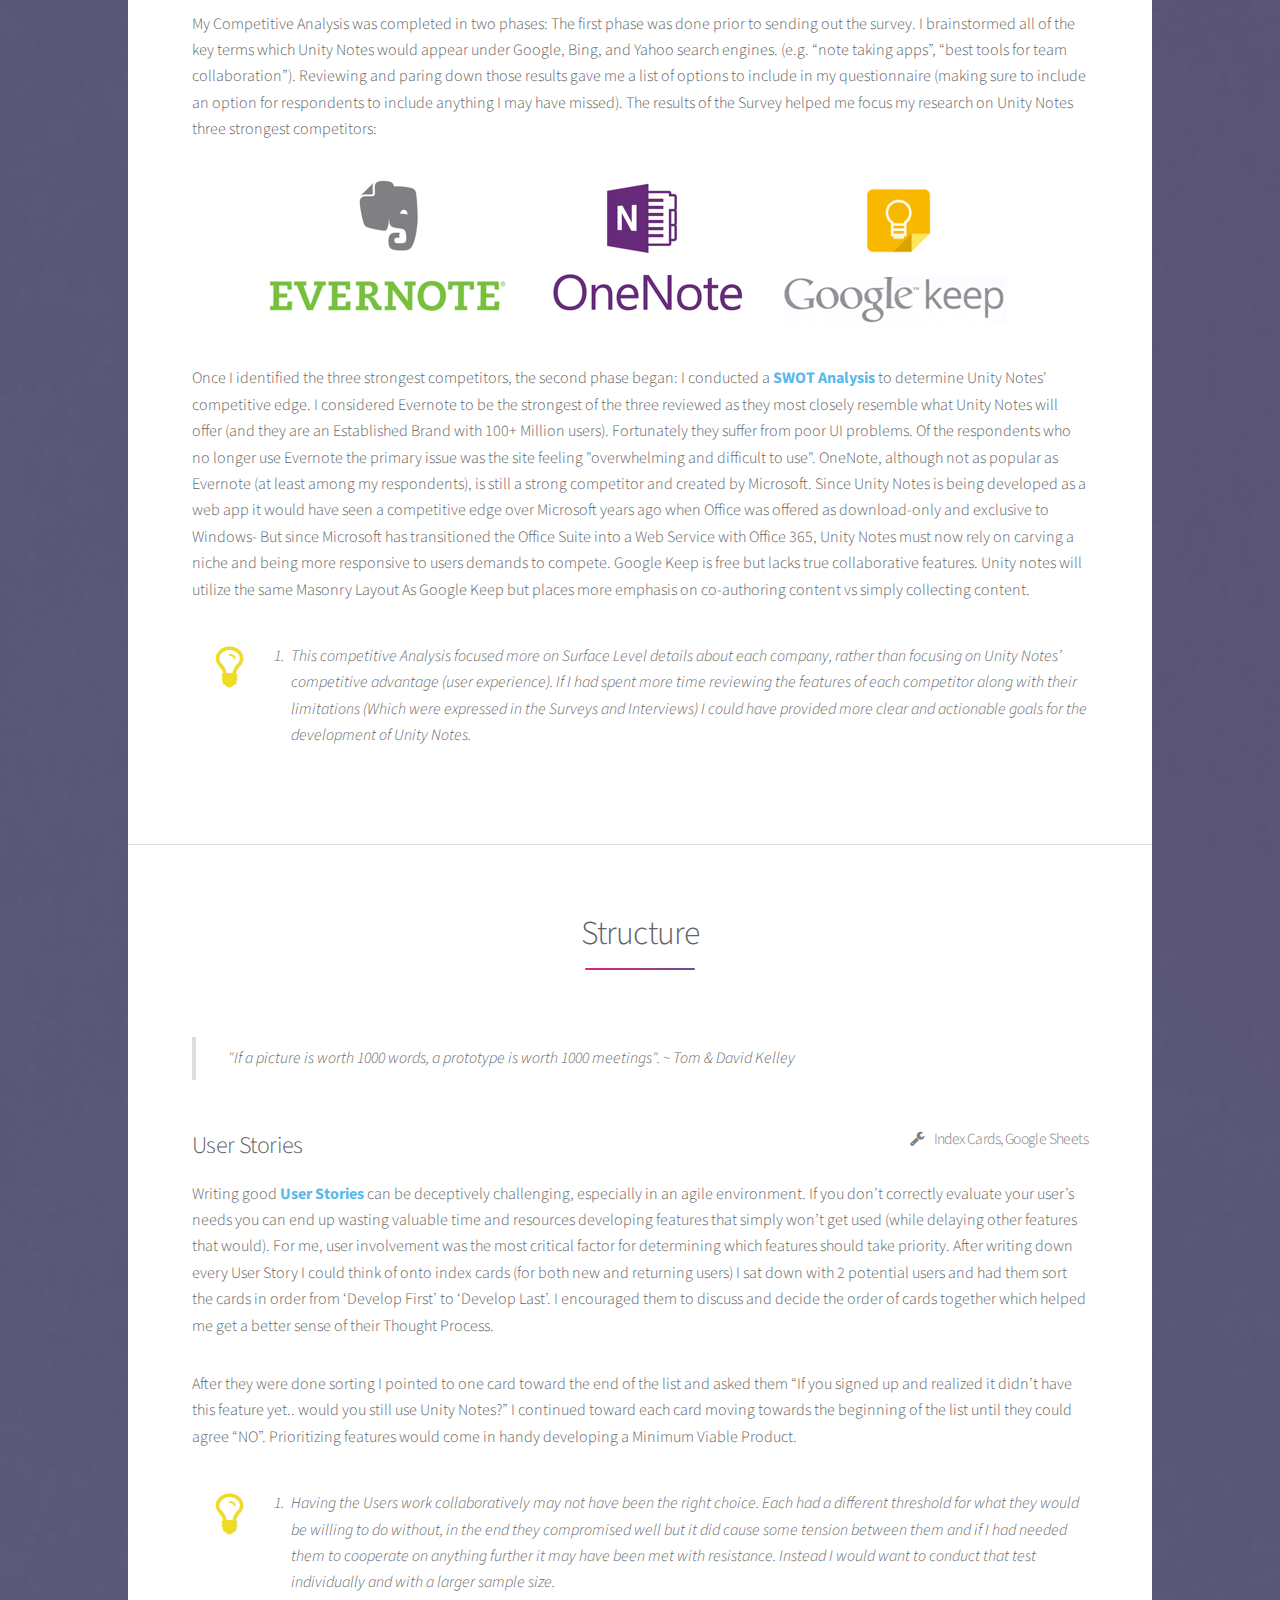
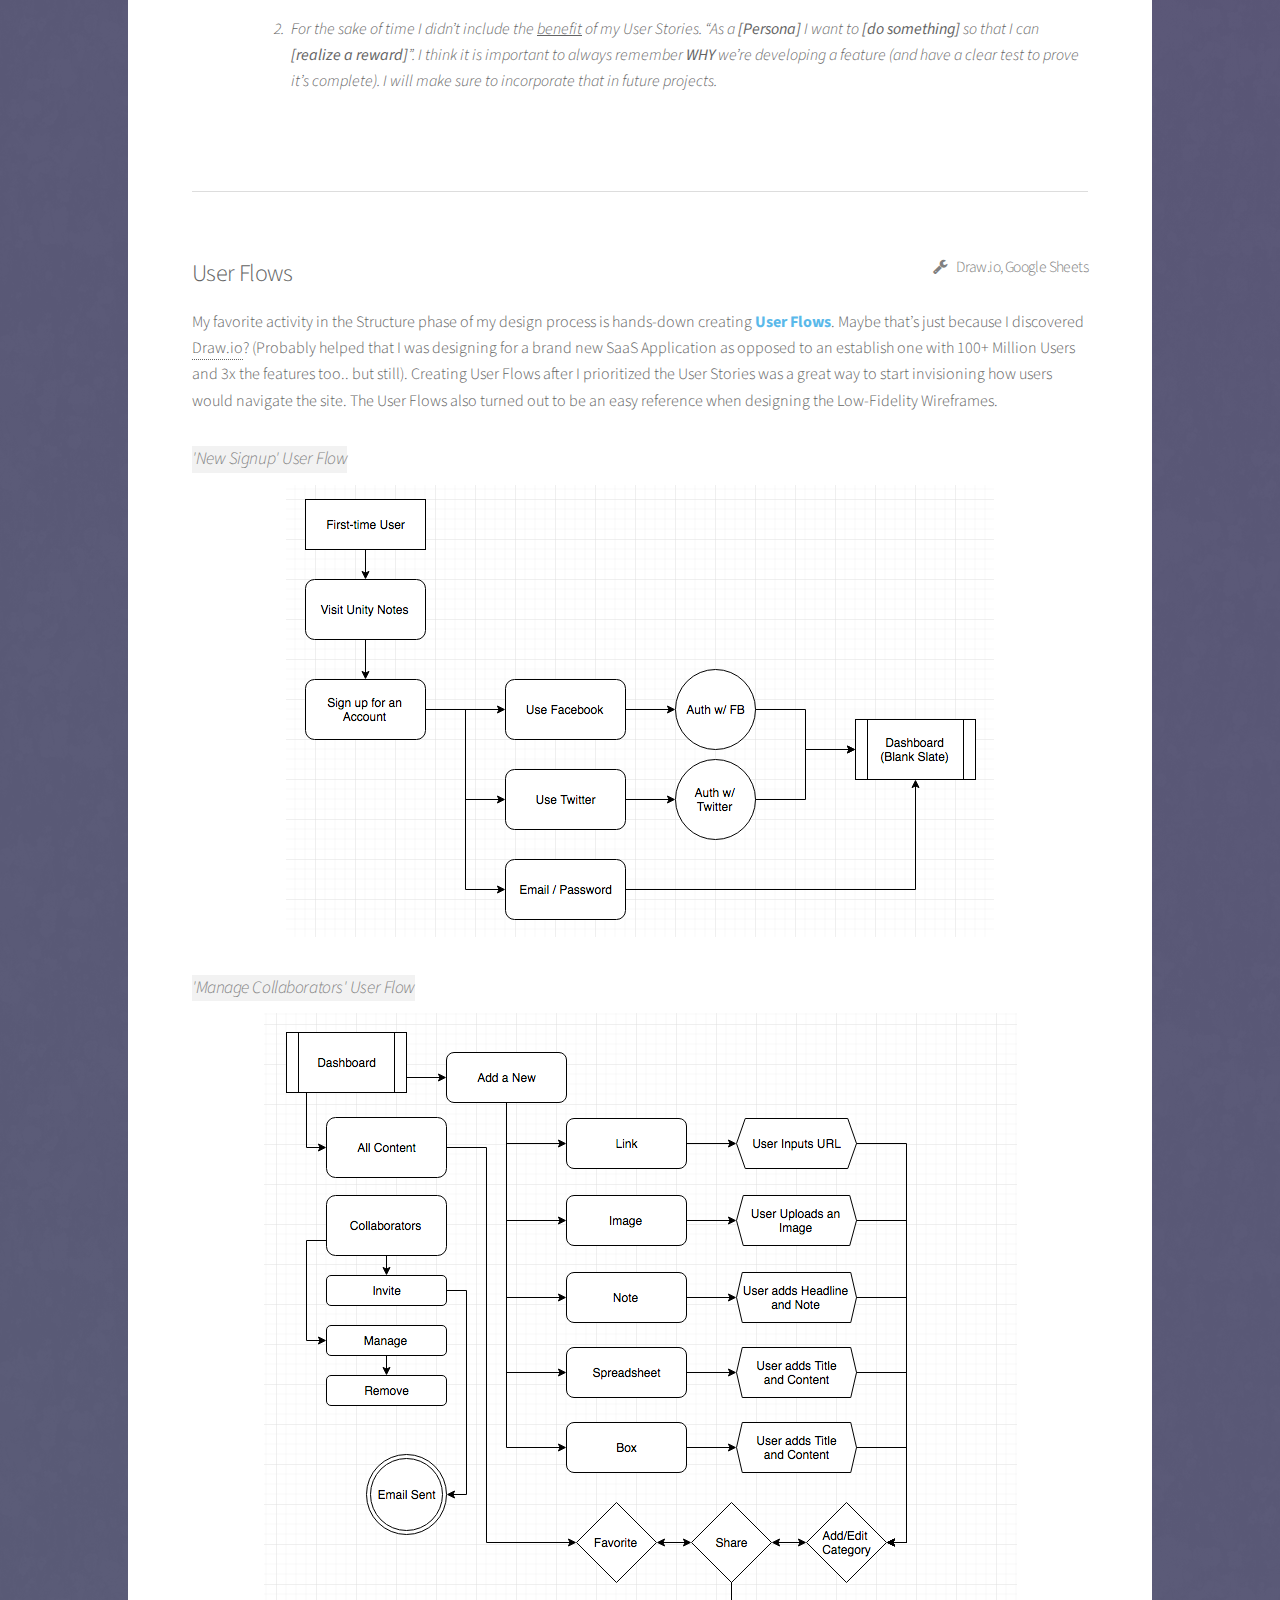
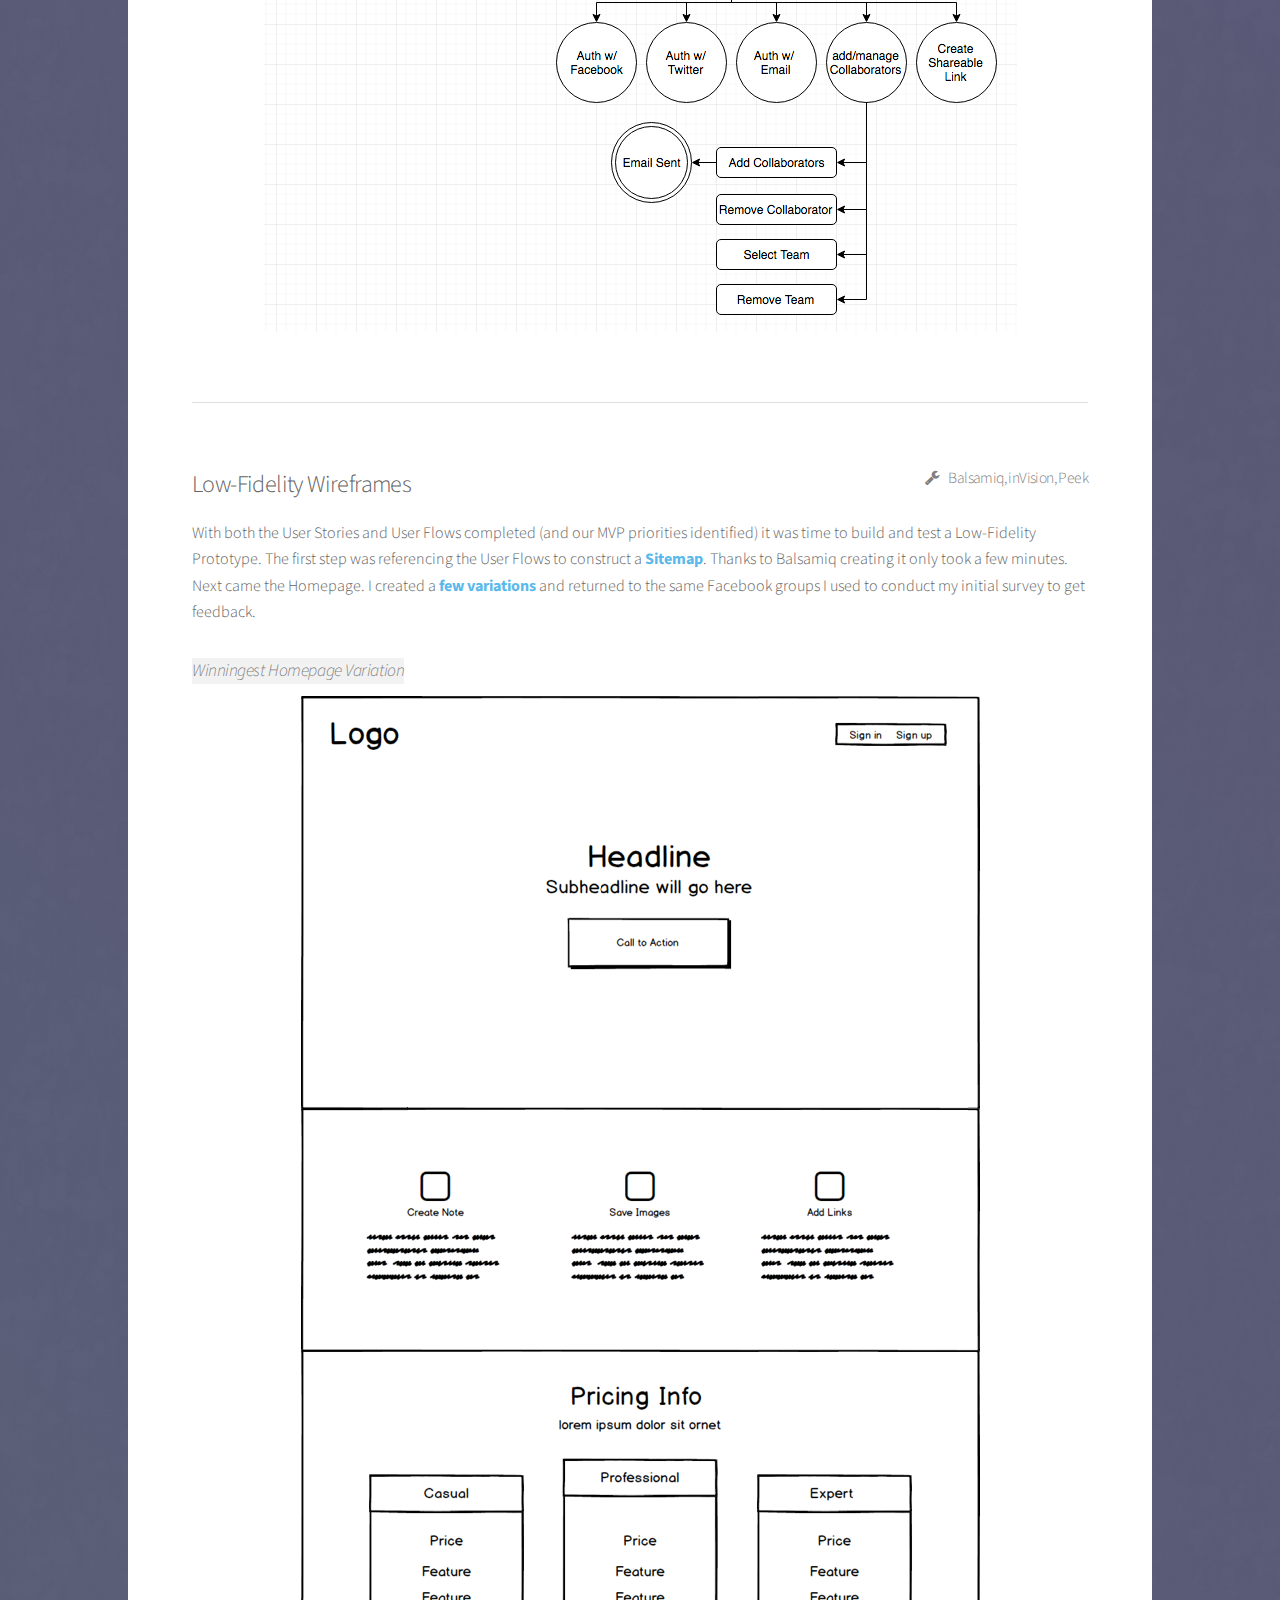
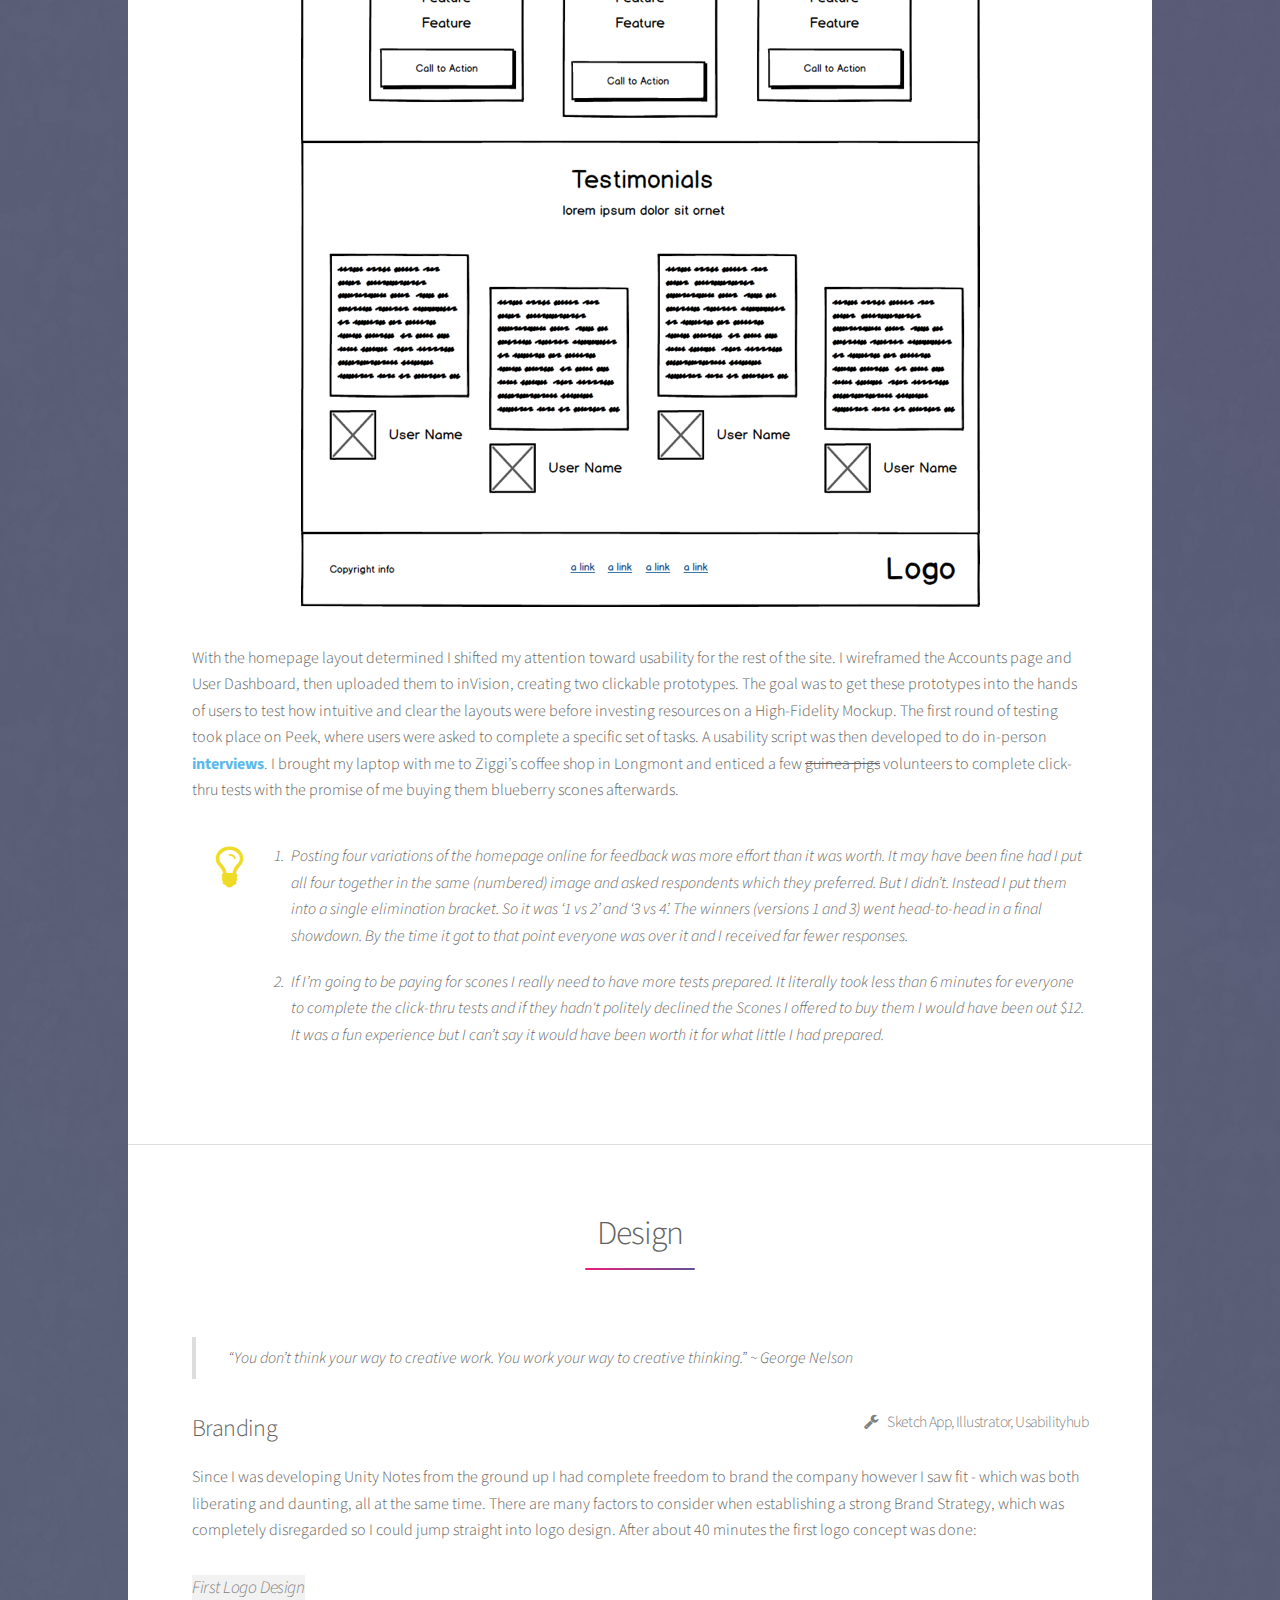
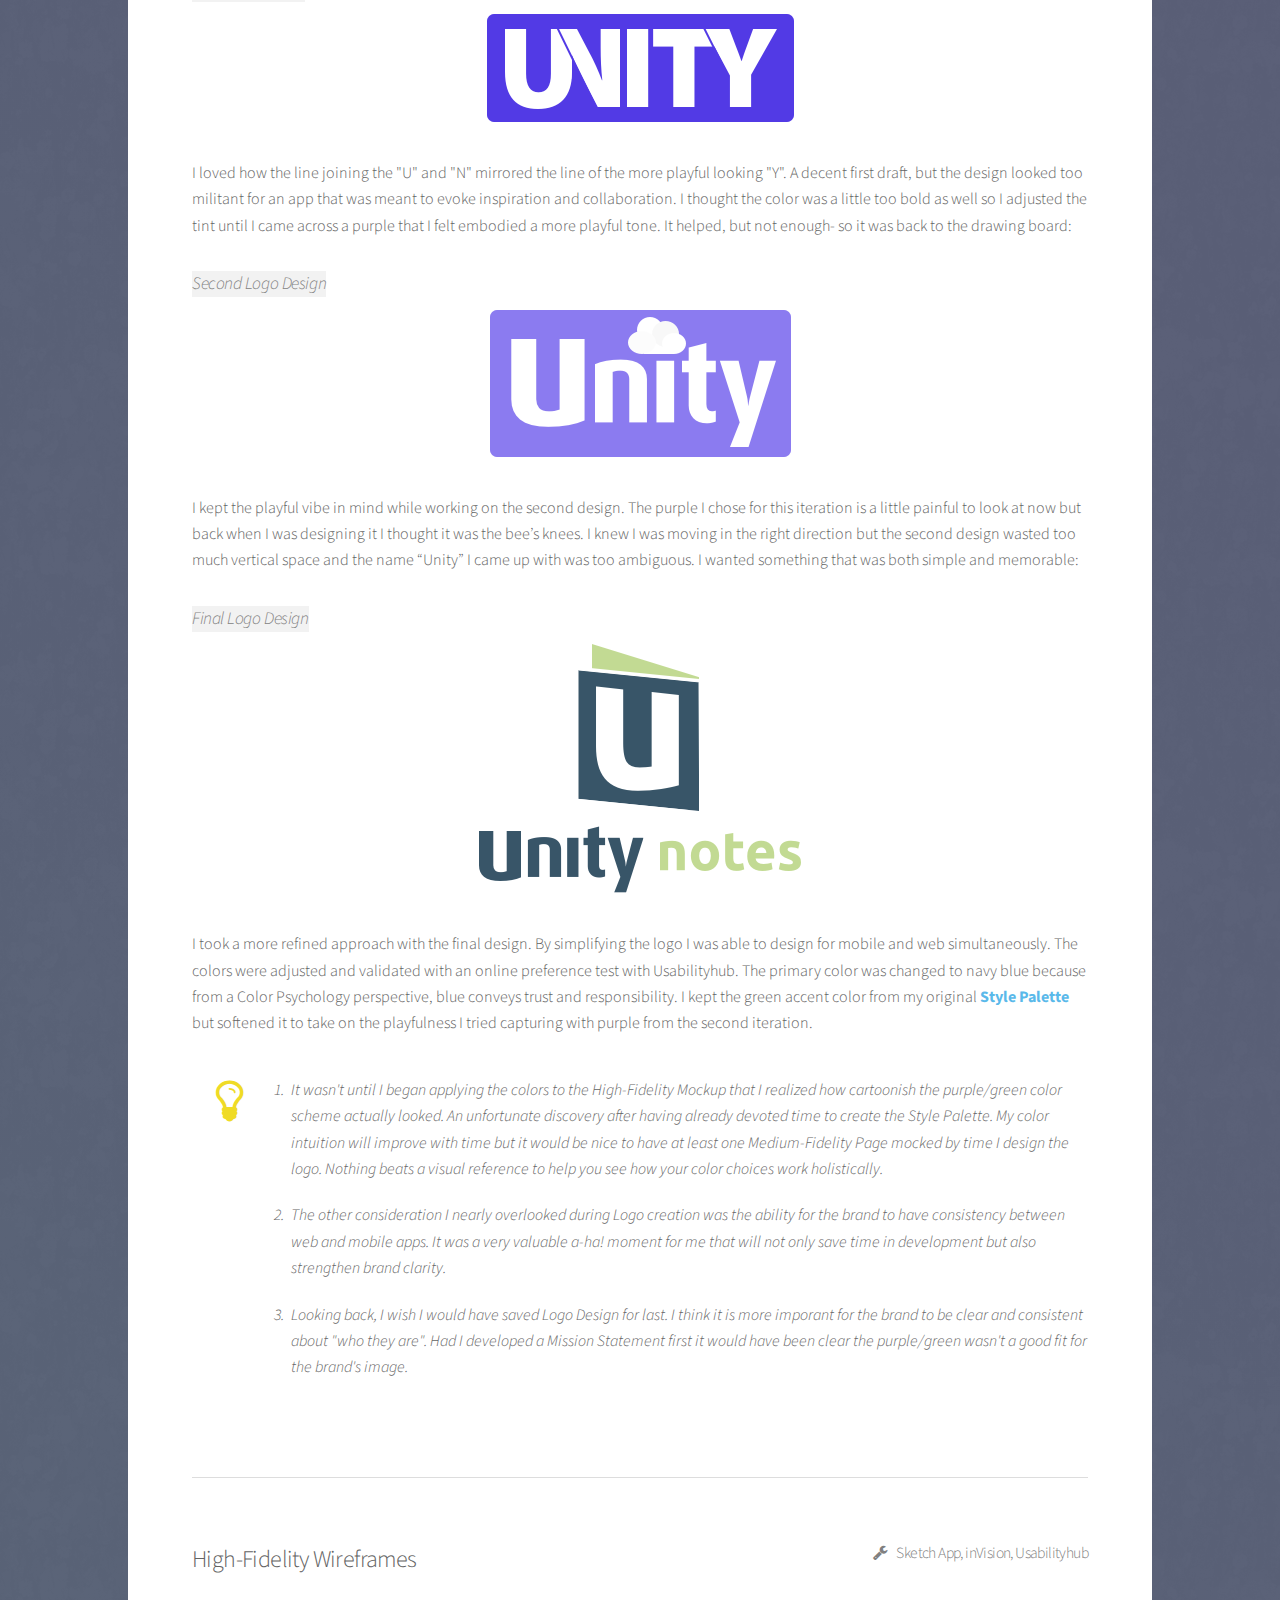
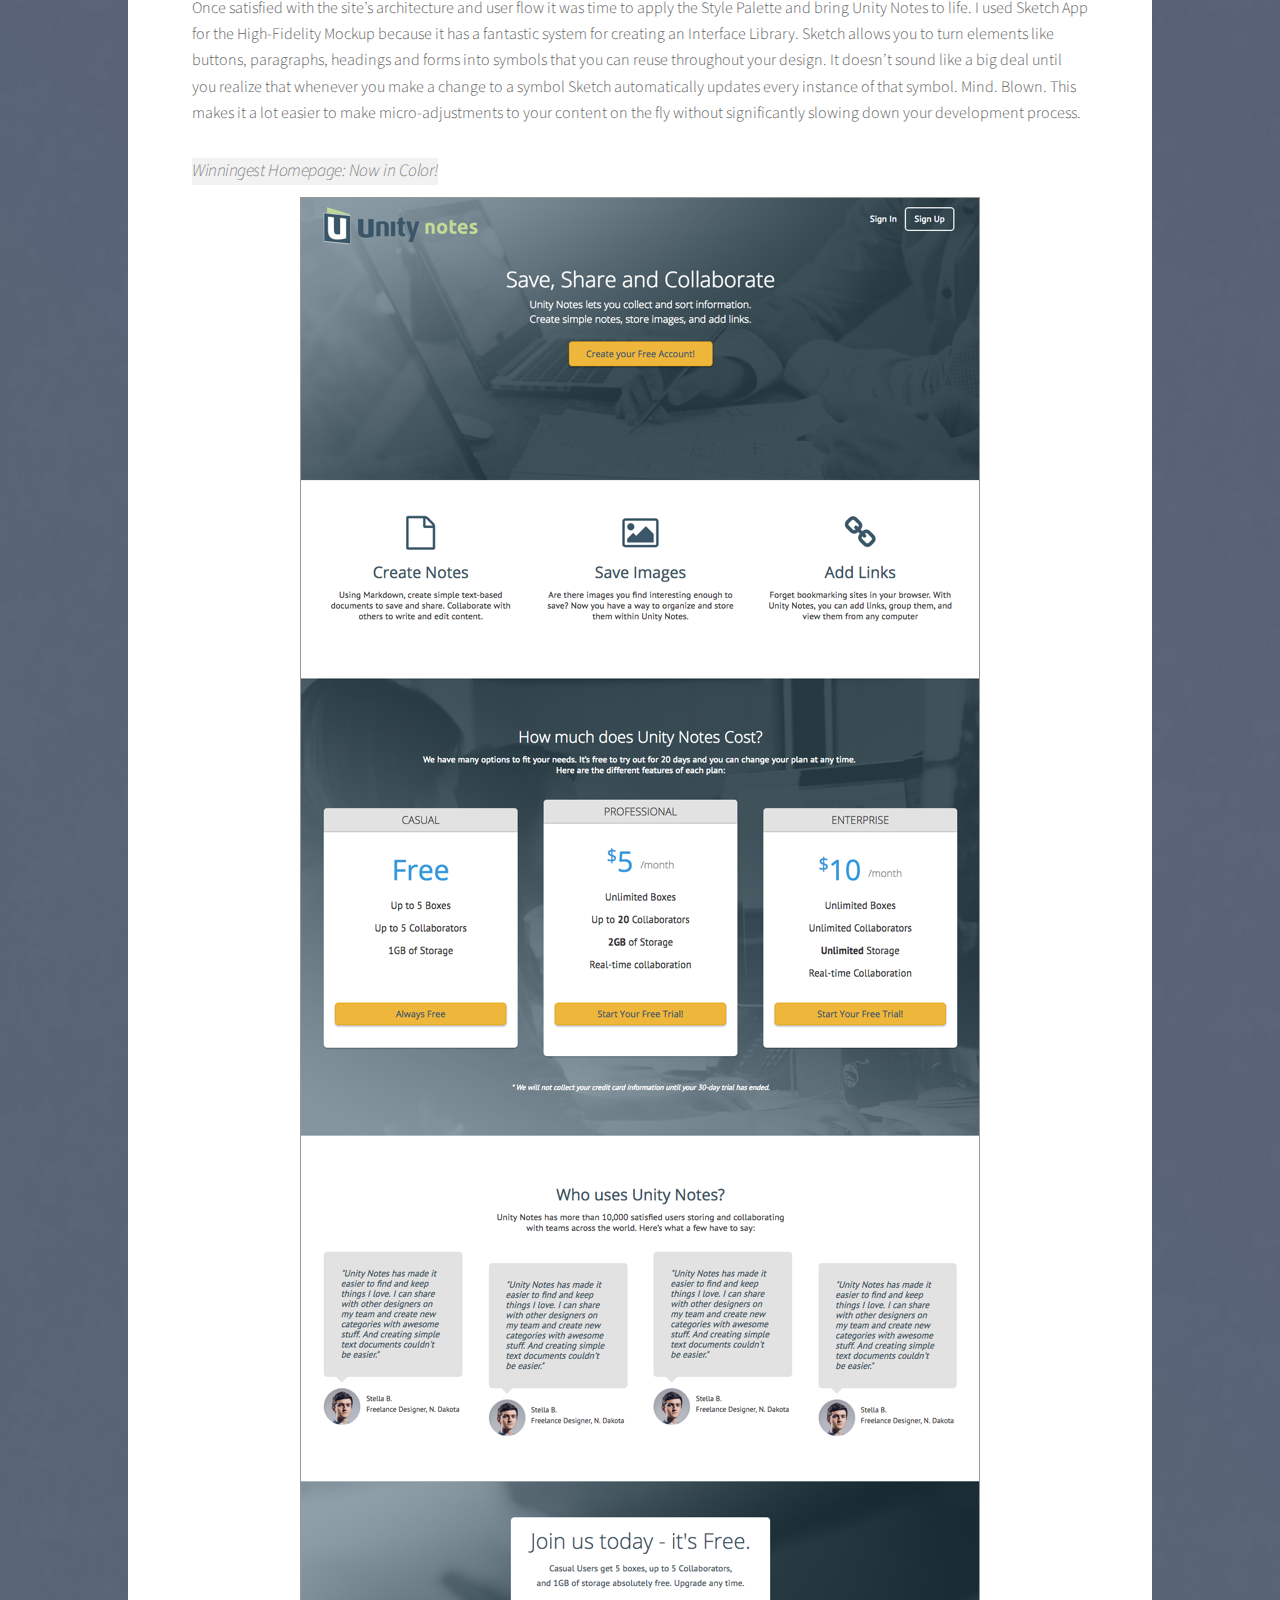
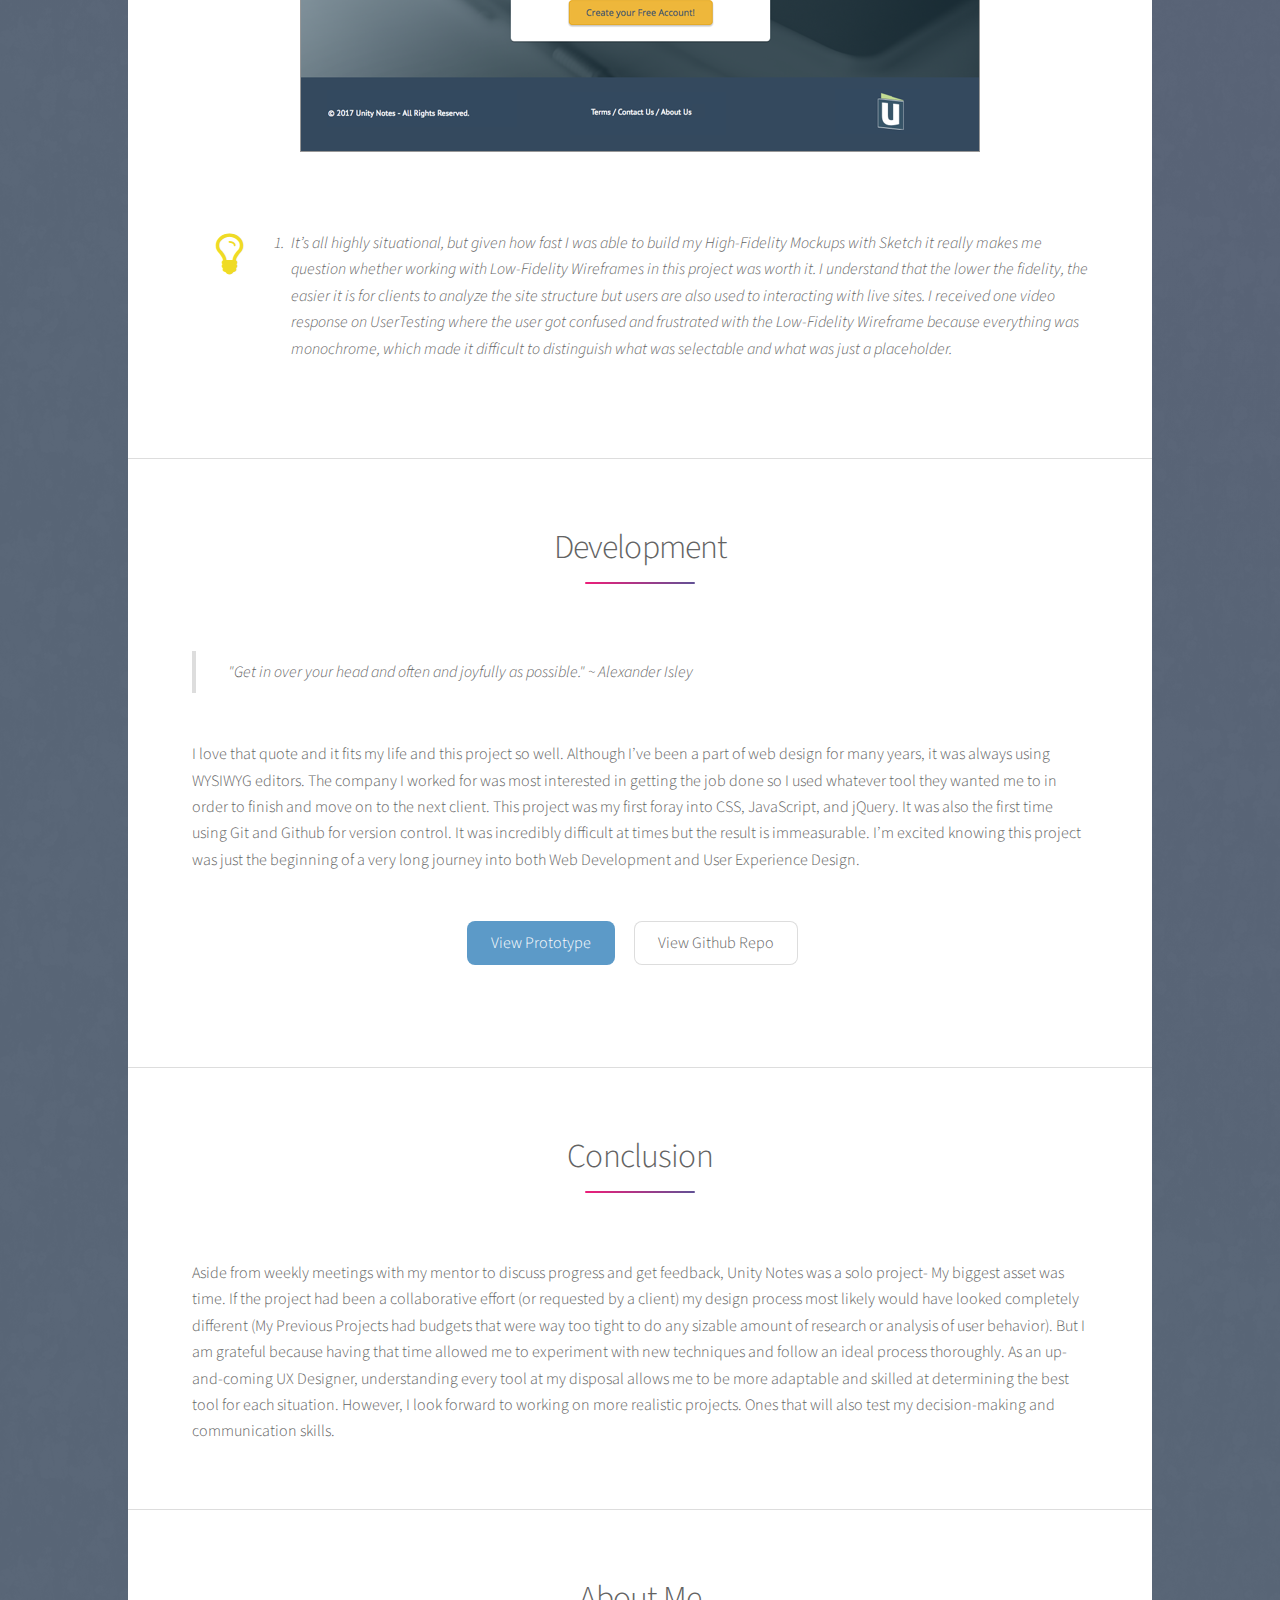
==== commit 3b250a19: "Polish Entire Site Copy" ====
--- a/index.html
+++ b/index.html
@@ -19,8 +19,8 @@
 					<header id="header" class="alt">
 						<span class="logo"><img src="images/logo.png" alt="" /></span>
 						<h1><b>Nathaniel Wendt</b> &nbsp; | &nbsp; UX Designer</h1>
-						<p>A voracious learner who enjoys solving problems and making positive impacts through intentional design.
-						<br>Currently searching for an experienced Mentor and a design team to call home.</p>
+						<p>A voracious learner who enjoys solving problems through intentional design.
+						<br>Seeking an experienced Mentor and design team to call home.</p>
 					</header>
 
 				<!-- Nav -->
@@ -50,11 +50,11 @@
 									<img class="comp" src="images/Laptop.png">
 										<p>My role: &nbsp; <b>Visual Design, UX/UI, Branding, Prototyping</b></p>
 									<h2>Summary</h2>
-										<p>Inspiration is everywhere but capturing and sharing your ideas with a team is cumbersome with existing software.  Unity Notes is a brand new Web App that lets you collect and sort notes, documents, images, and links all in one place.  A clean interface built with usability in mind makes it easy to organize and share all of your content online; “ensuring great ideas are never lost”.</p>
+										<p>Inspiration is everywhere but capturing and sharing your ideas with a team is cumbersome with existing software.  Unity Notes is a brand new Web App that lets you collect and sort notes, documents, images and links all in one place.  A clean interface built with usability in mind makes it easy to organize and share all of your content online; “ensuring great ideas are never lost”.</p>
 									<h2>Problem</h2>
 										<p>Simple Note taking apps like Google Keep are too basic and don’t allow you to collaborate with a team effectively.  Feature-rich Note taking apps like Microsoft OneNote and Evernote have become too clunky and frustrating to use.</p>
 									<h2>Solution</h2>
-										<p>There is a demand for a new Note taking app.  One that has been developed with simplicity and usability in mind.  Using competitive analysis, user research, and iterative design- Unity Notes was designed from the ground up to allow individuals and teams to collect and share information online.</p>
+										<p>There is a demand for a new Note taking app.  One that has been developed with simplicity and usability in mind.  Using competitive analysis, user research and iterative design - Unity Notes was created intentionally from the ground up to allow individuals and teams to collect and share information online.</p>
 											<ul class="actions">
 												<li><a href="https://nathaniel-wendt.github.io/Unity-Notes/" class="button special">View Prototype</a></li>
 											</ul>
@@ -73,7 +73,6 @@
 						<h2>Online Surveys<span><i class="fa fa-wrench fa"></i>&ensp; Google Forms, Facebook, Slack</span></h2>
 							<p>Since this project was born of my own frustration (looking at you Google Keep) I had to make sure the problem wasn't just in my head. Creating an <a class="heavy" href="https://docs.google.com/forms/d/e/1FAIpQLSfVkAgJpf8FV-Pa7pokDXLEN_4NEua5cxsUjfS2sHJOzZ3ikQ/viewform?usp=sf_link" target="_blank">Online Survey</a> is an easy way to find out whether other people were experiencing the same dissatisfaction I was. Facebook and Slack (Bloc Hacker Club, FreeCodeCamp) turned out to be great resources to target users within my desired demographic for free. I asked questions to understand how users interacted with their devices.  Qualified them by finding out whether or not they worked in a collaborative environment.  And learned who my primary competitors were.</p>
 							<p>Most importantly it gave respondents an opportunity to describe what they liked and disliked about the current tool(s) they use.  An interesting correlation emerged- When their tool made it simple to save content they almost always mentioned it being difficult to sort and find the content they saved. This insight would prove to be a strong competitive advantage and a main focal point during the development of Unity Notes.</p>
-
 								<h4><mark>Survey Highlights</mark></h4>
 									<ul class="statistics">
 										<li class="style2">
@@ -81,13 +80,13 @@
 												<strong>92 %</strong> Preferred using their Smartphone to browse online. Laptops came in second. Desktops third. (69.2% and 53.8% respectively).</li>
 										<li class="style3">
 											<span class="icon fa-paperclip"></span>
-												<strong>69 %</strong> Often times saved the content they found online. "ability to organize" was the most liked feature of the software they used.</li>
+												<strong>69 %</strong> Often times saved the content they found online. "Ability to organize" was the most liked feature of the software they used.</li>
 										<li class="style4">
 											<span class="icon fa-comments-o"></span>
 												<strong>84 %</strong> Worked in a collaborative setting.  The majority of respondents (66%) were designers in the tech industry.</li>
 										<li class="style5">
 											<span class="icon fa-frown-o"></span>
-												<strong>67 %</strong> experienced difficulty sorting and finding what they had saved with the software they were currently using.</li>
+												<strong>67 %</strong> Experienced difficulty sorting and finding what they had saved with the software they were currently using.</li>
 									</ul>
 										<div class="lightbulb">
 											<div class="leftbulb">
@@ -95,7 +94,7 @@
 											</div>
 											<div class="rightbulb">
 												<ol>
-													<li>The options the respondents had to choose from on one question was: "never" "occasionally" or "often".  Looking back I realized those answers are highly subjective. Adding context e.g. "Occasionally (1-5 times a week)" would have removed the subjectivity and given me more accurate information to work with.</li>
+													<li>The possible options for one question were: "never" "occasionally" or "often".  Looking back I realized those answers are highly subjective. Adding context e.g. "Occasionally (1-5 times a week)" would have removed the subjectivity and given me more accurate information to work with.</li>
 													<li>I didn't ask what features they wish their current product had.  This would have been a great opportunity to discover important features that may have been overlooked. It could also be very valuable in determing what to prioritize for a Minimum Viable Product.</li>
 													<li>I also realized afterwards that I had no way of contacting the respondents to clarify their responses or ask follow-up questions.  Adding: "Please enter your email if it is ok to contact you with any further questions" would have allowed me to stay in touch with those willing to offer their opinion.</li>
 												</ol>
@@ -105,7 +104,7 @@
 
 					<h2>User Personas<span><i class="fa fa-wrench fa"></i>&ensp; Skype, Illustrator</span></h2>
 						<p>Most of my survey respondents were anonymous but thankfully a few were colleagues which allowed me to follow up and conduct in-person interviews.  Surveys are great way to validate a hypothesis but interviews offer a depth of understanding and empathy that proved invaluable-
-							I was actually surprised by how much I was able to learn just by getting in front of my potential users and having a conversation. The interviews were also useful to inform the creation of User Personas.  By understand each unique workflow I was able to create three personas
+							I was actually surprised by how much I was able to learn just by getting in front of my potential users and having a conversation. The interviews were also useful to inform the creation of User Personas.  By understanding each unique workflow I was able to create three personas
 							to guide my development process and ensure the end user was always central throughout the decision-making process.</p>
 							<h4><mark>Example User Persona</mark></h4>
 								<img class="comp" src="images/Persona-Thomas.png" />
@@ -116,7 +115,7 @@
 									<div class="rightbulb">
 										<ol>
 											<li>My interview style was mostly organic.  Because I knew them personally I didn’t have to consider establishing rapport- I was able to ask any question that came to mind.  As a result, the interviews went smoothly but the downside was that each interview varied significantly and I wasn’t able to develop a baseline between them for comparison.</li>
-											<li>I don’t feel my User Personas were entirely fleshed out.  I included insignificant information (e.g. their location) and didn’t spend enough time on developing personas that garnered empathy past the pain points I mentioned.  When designing future Personas I will put more emphasis on developing character.
+											<li>My User Personas weren't entirely fleshed out.  I included insignificant information (e.g. their location) and didn’t spend enough time developing personas that would connect with (and help guide) a development team.
 												Throughout the development process you should be able to quickly determine how your persona would react to the overall experience.</li>
 										</ol>
 									</div>
@@ -127,7 +126,7 @@
 						<p>My Competitive Analysis was completed in two phases:  The first phase was done prior to sending out the survey.  I brainstormed all of the key terms which Unity Notes would appear under Google, Bing, and Yahoo search engines. (e.g. “note taking apps”, “best tools for team collaboration”).  Reviewing and paring down those results gave me a list of options
 							to include in my questionnaire (making sure to include an option for respondents to include anything I may have missed).  The results of the Survey helped me focus my research on Unity Notes three strongest competitors:</p>
 							<img class="comp" src="images/Competition.png">
-						<p>Once I identified the three strongest competitors the second phase began.  I conducted a <a class="heavy" href="images/SWOT.png" target="_blank">SWOT Analysis</a> to determine Unity Notes' competitive edge.  I considered Evernote to be the strongest of the three reviewed as they most closely resemble what Unity Notes will offer (and they are an Established Brand with 100+ Million users). Fortunately they suffer from poor UI problems. Of the respondents who no longer use Evernote the primary issue was the site feeling "overwhelming and difficult to use".  OneNote, although not as popular as Evernote (at least among my respondents) is still a strong competitor created by the powerhouse Microsoft.  Since Unity Notes is being developed as a web app it would have seen a competitive edge over Microsoft years ago when Office was offered as download-only and exclusive to Windows- But since Microsoft has transitioned the Office Suite into a Web Service with Office 365, Unity Notes must now rely on carving a niche and being more responsive to users demands to compete.  Google Keep is free but lacks true collaborative features.  Unity notes will utilize the same Masonry Layout As Google Keep but places more emphasis on co-authoring content vs simply collecting content.</p>
+						<p>Once I identified the three strongest competitors, the second phase began:  I conducted a <a class="heavy" href="images/SWOT.png" target="_blank">SWOT Analysis</a> to determine Unity Notes' competitive edge.  I considered Evernote to be the strongest of the three reviewed as they most closely resemble what Unity Notes will offer (and they are an Established Brand with 100+ Million users). Fortunately they suffer from poor UI problems. Of the respondents who no longer use Evernote the primary issue was the site feeling "overwhelming and difficult to use".  OneNote, although not as popular as Evernote (at least among my respondents), is still a strong competitor and created by Microsoft.  Since Unity Notes is being developed as a web app it would have seen a competitive edge over Microsoft years ago when Office was offered as download-only and exclusive to Windows- But since Microsoft has transitioned the Office Suite into a Web Service with Office 365, Unity Notes must now rely on carving a niche and being more responsive to users demands to compete.  Google Keep is free but lacks true collaborative features.  Unity notes will utilize the same Masonry Layout As Google Keep but places more emphasis on co-authoring content vs simply collecting content.</p>
 							<div class="lightbulb">
 								<div class="leftbulb">
 									<i class="fa fa-lightbulb-o fa-3x"></i>
@@ -176,14 +175,14 @@
 									<p>With both the User Stories and User Flows completed (and our MVP priorities identified) it was time to build and test a Low-Fidelity Prototype.  The first step was referencing the User Flows to construct a <a class="heavy" href="images/LoFiSitemap.png" target="_blank">Sitemap</a>.  Thanks to Balsamiq creating it only took a few minutes.  Next came the Homepage.  I created a <a class="heavy" href="images/LoFiHomepageVar.png" target="_blank">few variations</a> and returned to the same Facebook groups I used to conduct my initial survey to get feedback.</p>
 										<h4><mark>Winningest Homepage Variation</mark></h4>
 											<img class="comp" src="images/LoFiHomepage1.png" />
-									<p>With the homepage layout determined I shifted my attention toward usability for the rest of the site.  I wireframed the Accounts page and User Dashboard, then uploaded them to inVision to create two clickable prototypes.  The goal was to get these prototypes into the hands of users to test how intuitive and clear the layouts were before investing resources on a High Fidelity Mockup.  The first round of testing took place on Peek, where users were asked to complete a specific set of tasks.  A usability script was then developed to do in person <a class="heavy" href="images/UsabilityInterview.png" target="_blank">interviews</a>. I brought my laptop with me to Ziggi’s coffee shop in Longmont and enticed a few <s>guinea pigs</s> volunteers to complete click-thru tests with the promise of me buying them blueberry scones afterwards.</p>
+									<p>With the homepage layout determined I shifted my attention toward usability for the rest of the site.  I wireframed the Accounts page and User Dashboard, then uploaded them to inVision, creating two clickable prototypes.  The goal was to get these prototypes into the hands of users to test how intuitive and clear the layouts were before investing resources on a High-Fidelity Mockup.  The first round of testing took place on Peek, where users were asked to complete a specific set of tasks.  A usability script was then developed to do in-person <a class="heavy" href="images/UsabilityInterview.png" target="_blank">interviews</a>. I brought my laptop with me to Ziggi’s coffee shop in Longmont and enticed a few <s>guinea pigs</s> volunteers to complete click-thru tests with the promise of me buying them blueberry scones afterwards.</p>
 										<div class="lightbulb">
 											<div class="leftbulb">
 												<i class="fa fa-lightbulb-o fa-3x"></i>
 											</div>
 											<div class="rightbulb">
 												<ol>
-													<li>Posting four variations of the homepage online for feedback was more effort than it was worth.  It may have been fine had I put all four together in the same (numbered) image and asked respondents which they preferred.. But I didn’t.  Instead I put them into a single elimination bracket.  So it went ‘1 vs 2’ and ‘3 vs 4’ then the winners (versions 1 and 3) went head-to-head in a final showdown.  By the time it got to that point everyone was over it and I received far fewer responses.</li>
+													<li>Posting four variations of the homepage online for feedback was more effort than it was worth.  It may have been fine had I put all four together in the same (numbered) image and asked respondents which they preferred. But I didn’t.  Instead I put them into a single elimination bracket.  So it was ‘1 vs 2’ and ‘3 vs 4’. The winners (versions 1 and 3) went head-to-head in a final showdown.  By the time it got to that point everyone was over it and I received far fewer responses.</li>
 													<li>If I’m going to be paying for scones I really need to have more tests prepared. It literally took less than 6 minutes for everyone to complete the click-thru tests and if they hadn't politely declined the Scones I offered to buy them I would have been out $12.  It was a fun experience but I can’t say it would have been worth it for what little I had prepared.</li>
 												</ol>
 											</div>
@@ -197,32 +196,34 @@
 										<h2>Design</h2>
 									</header>
 										<blockquote>“You don’t think your way to creative work. You work your way to creative thinking.” ~ George Nelson</blockquote>
+
 										<h2>Branding<span><i class="fa fa-wrench fa"></i>&ensp; Sketch App, Illustrator, Usabilityhub</h2>
-											<p>Since I was developing Unity Notes from the ground up I had complete freedom to brand the company however I saw fit- which was both liberating and daunting, all at the same time.  There are many factors to consider when establishing a strong Brand Strategy.. which was completely disregarded so I could jump straight into logo design.. After about 40 minutes the first logo concept was done:</p>
+											<p>Since I was developing Unity Notes from the ground up I had complete freedom to brand the company however I saw fit - which was both liberating and daunting, all at the same time.  There are many factors to consider when establishing a strong Brand Strategy, which was completely disregarded so I could jump straight into logo design. After about 40 minutes the first logo concept was done:</p>
 												<h4><mark>First Logo Design</mark></h4>
 													<img class="comp" src="images/TestLogo1.png">
-											<p> I loved how the line joining the "U" and "N" mirrored the line of the more playful looking "Y". A decent first draft, but the design looked too militant for an app that was meant to envoke inspiration and collaboration.  I thought the color was a little too bold as well so I adjusted the tint until I came across a purple that I felt embodied a more playful tone.  It helped, but not enough- so it was back to the drawing board:</p>
+											<p> I loved how the line joining the "U" and "N" mirrored the line of the more playful looking "Y". A decent first draft, but the design looked too militant for an app that was meant to evoke inspiration and collaboration.  I thought the color was a little too bold as well so I adjusted the tint until I came across a purple that I felt embodied a more playful tone.  It helped, but not enough- so it was back to the drawing board:</p>
 												<h4><mark>Second Logo Design</mark></h4>
 													<img class="comp" src="images/TestLogo2.png">
-											<p>I kept the playful vibe in mind while working on the second design.  The purple I chose for this iteration is a little painful to look at now but back when I was designing it I thought it was the Bee’s Knees. I knew I was moving in the right direction but the second design wasted too much vertical space and the name “Unity” I came up with was too ambiguous.  I wanted something that was both simple and memorable:</p>
+											<p>I kept the playful vibe in mind while working on the second design.  The purple I chose for this iteration is a little painful to look at now but back when I was designing it I thought it was the bee’s knees. I knew I was moving in the right direction but the second design wasted too much vertical space and the name “Unity” I came up with was too ambiguous.  I wanted something that was both simple and memorable:</p>
 												<h4><mark>Final Logo Design</mark></h4>
 													<img class="comp" src="images/TestLogo3.png">
-											<p>I took a more refined approach with the final design. By simplifying the logo I was able to design for mobile and web simultaneously.  The colors were adjusted based on my own revelation and validated through an online preference test.  The primary color was changed to a Navy Blue because from a Color Psychology perspective, blue conveys trust and responsibility.  I kept the green accent color from my original <a class="heavy" href="images/StylePalette1.png" target="_blank">Style Palette</a> but softened it to take on the playfulness I tried capturing with purple from the second iteration.</p>
+											<p>I took a more refined approach with the final design. By simplifying the logo I was able to design for mobile and web simultaneously.  The colors were adjusted and validated with an online preference test with Usabilityhub.  The primary color was changed to navy blue because from a Color Psychology perspective, blue conveys trust and responsibility.  I kept the green accent color from my original <a class="heavy" href="images/StylePalette1.png" target="_blank">Style Palette</a> but softened it to take on the playfulness I tried capturing with purple from the second iteration.</p>
 												<div class="lightbulb">
 													<div class="leftbulb">
 														<i class="fa fa-lightbulb-o fa-3x"></i>
 													</div>
 													<div class="rightbulb">
 														<ol>
-															<li>It wasn't until I began applying the colors to the High Fidelity Mockup that I realized how cartoonish the purple/green color scheme actually looked.  An unfortunate discovery after having already devoted time to create the Style Palette.  My color intuition will improve with time but it would be nice to have at least one Medium Fidelity Page mocked by time I design the logo.  Nothing beats a visual reference to help you see how your color choices work holistically.</li>
-															<li>The other consideration I nearly overlooked during Logo creation was the ability for the brand to have consistency between web and mobile apps.  I caught it after finishing the second logo iteration and it was a very valuable a-ha! moment for me that will save a lot of time and resources down the line.</li>
-															<li>Looking back I wish I would have saved Logo Design for last.  I think it is more imporant for the brand to be clear and consistent about "who they are".  Had I developed a Mission Statement first it would have been crystal clear that the purple/green wasn't a good fit for the Brand's image.</li>
+															<li>It wasn't until I began applying the colors to the High-Fidelity Mockup that I realized how cartoonish the purple/green color scheme actually looked.  An unfortunate discovery after having already devoted time to create the Style Palette.  My color intuition will improve with time but it would be nice to have at least one Medium-Fidelity Page mocked by time I design the logo.  Nothing beats a visual reference to help you see how your color choices work holistically.</li>
+															<li>The other consideration I nearly overlooked during Logo creation was the ability for the brand to have consistency between web and mobile apps.  It was a very valuable a-ha! moment for me that will not only save time in development but also strengthen brand clarity.</li>
+															<li>Looking back, I wish I would have saved Logo Design for last.  I think it is more imporant for the brand to be clear and consistent about "who they are".  Had I developed a Mission Statement first it would have been clear the purple/green wasn't a good fit for the brand's image.</li>
 														</ol>
 													</div>
 												</div>
 													<hr/>
-									<h2>High Fidelity Wireframes<span><i class="fa fa-wrench fa"></i>&ensp; Sketch App, inVision, Usabilityhub</h2>
-										<p>Once satisfied with the site’s architecture and user flow it was time to apply the Style Palette and bring Unity Notes to life.  I used Sketch App for the High Fidelity Mockup because it has a fantastic system for creating an Interface Library.  If you haven’t had the chance to use it yet- Sketch allows you to turn elements like buttons, paragraphs, headings and forms into symbols that you can reuse throughout your design.  Doesn’t really sound like a big deal until you realize that any time you make a change to a symbol Sketch automatically updates every instance of that symbol currently in use.  Mind. Blown.  This makes it a lot easier to make micro-adjustments to your content on the fly without significantly slowing down your development process.</p>
+
+									<h2>High-Fidelity Wireframes<span><i class="fa fa-wrench fa"></i>&ensp; Sketch App, inVision, Usabilityhub</h2>
+										<p>Once satisfied with the site’s architecture and user flow it was time to apply the Style Palette and bring Unity Notes to life.  I used Sketch App for the High-Fidelity Mockup because it has a fantastic system for creating an Interface Library. Sketch allows you to turn elements like buttons, paragraphs, headings and forms into symbols that you can reuse throughout your design.  It doesn’t sound like a big deal until you realize that whenever you make a change to a symbol Sketch automatically updates every instance of that symbol.  Mind. Blown.  This makes it a lot easier to make micro-adjustments to your content on the fly without significantly slowing down your development process.</p>
 										<h4><mark>Winningest Homepage: Now in Color!</mark></h4>
 										<img class="comp" src="images/HiFiHomepage1.png">
 										<div class="lightbulb">
@@ -231,7 +232,7 @@
 											</div>
 											<div class="rightbulb">
 												<ol>
-													<li>It’s all highly situational, but given how fast I was able to build my High Fidelity Mockups with Sketch it really makes me question whether working with Low-Fidelity Wireframes in this project was worth it.  I understand that the lower the fidelity, the easier it is for clients to analyze the site structure but users are also used to interacting with live sites.  I got one video response on UserTesting where the user got confused and frustrated with the Low-Fidelity Wireframe because everything was monochrome which made it difficult to distinguish what was selectable and what was just a placeholder.</li>
+													<li>It’s all highly situational, but given how fast I was able to build my High-Fidelity Mockups with Sketch it really makes me question whether working with Low-Fidelity Wireframes in this project was worth it.  I understand that the lower the fidelity, the easier it is for clients to analyze the site structure but users are also used to interacting with live sites.  I received one video response on UserTesting where the user got confused and frustrated with the Low-Fidelity Wireframe because everything was monochrome, which made it difficult to distinguish what was selectable and what was just a placeholder.</li>
 												</ol>
 											</div>
 										</div>
@@ -245,7 +246,7 @@
 											<h2>Development</h2>
 												<blockquote>"Get in over your head and often and joyfully as possible." ~ Alexander Isley</blockquote>
 										</header>
-											<p>I love that quote and it fits my life and this project so well.  Although I’ve been a part of web design for many years, it was always using WYSIWYG editors.  The company I worked for was most interested in getting the job done so I used whatever tool they wanted me to in order to finish and move on to the next client.  This project was my first foray into CSS, JavaScript, and jQuery.  It was also the first time using Git and Github for version control.  It was incredibly difficult at times but the result is immeasurable.  I’m excited knowing this is is just the beginning of a very long journey into both Web Development and User Experience Design.</p>
+											<p>I love that quote and it fits my life and this project so well.  Although I’ve been a part of web design for many years, it was always using WYSIWYG editors.  The company I worked for was most interested in getting the job done so I used whatever tool they wanted me to in order to finish and move on to the next client.  This project was my first foray into CSS, JavaScript, and jQuery.  It was also the first time using Git and Github for version control.  It was incredibly difficult at times but the result is immeasurable.  I’m excited knowing this project was just the beginning of a very long journey into both Web Development and User Experience Design.</p>
 												<footer class="major">
 													<ul class="actions-center">
 														<li><a href="https://nathaniel-wendt.github.io/Unity-Notes/" class="button special">View Prototype</a></li>
@@ -260,7 +261,7 @@
 											<header class="major">
 												<h2>Conclusion</h2>
 											</header>
-											<p>Aside from weekly meetings with my mentor to discuss progress and get feedback, Unity Notes was a solo project- My biggest asset was time.  If the project had been a collaborative effort (or requested by a client) my design process most likely would have looked completely different (My Previous Projects had budgets that were way too tight to do any sizable amount of research or analysis of user behavior).  But I am grateful because having that time allowed me to experiment with new techniques and follow an ideal process thoroughly.  As an up-and-coming UX Designer understanding every tool at my disposal allows me to be more adaptable and skilled at determining the best tool for each situation- I just look forward to working on more realistic projects. Ones that will also test my decision-making and communication skills.</p>
+											<p>Aside from weekly meetings with my mentor to discuss progress and get feedback, Unity Notes was a solo project- My biggest asset was time.  If the project had been a collaborative effort (or requested by a client) my design process most likely would have looked completely different (My Previous Projects had budgets that were way too tight to do any sizable amount of research or analysis of user behavior).  But I am grateful because having that time allowed me to experiment with new techniques and follow an ideal process thoroughly.  As an up-and-coming UX Designer, understanding every tool at my disposal allows me to be more adaptable and skilled at determining the best tool for each situation. However, I look forward to working on more realistic projects. Ones that will also test my decision-making and communication skills.</p>
 										</section>
 
 				<!-- #about - About Me Section -->
@@ -271,8 +272,8 @@
 										<img class="comp" src="images/Portrait.png">
 								</header>
 									<p>&emsp;My interest in design began in 8th grade when I discovered MS Paint could pass as a makeshift CAD program to make cleaner woodworking plans.  Throughout my 20's I worked as an independent contractor for a small design company in Iowa. Providing customer service to existing clients and eventually transitioning those sweet MS Paint skills into Photoshop and Illustrator to create High-fidelity mockups for new clients.</p>
-									<p>I enrolled in Bloc's Full-Time Designer Track program in March of 2017, quitting my job of four years to focus all of my attention on becoming a User Experience Designer.  It has been five months since I've started the program and I've learned enough to be dangerous.  I have a greater appreciation of the design process and the benefits of conducting thorough user research.  What I need now is to find my people and get some real-world experience.  My goal is to find a local design firm who sees my potential and who's willing to support me in becoming one of the best UX Designers this world has ever seen.</p>
-									<p>In the meantime I will continue to learn all that I can through books, webinars, and meetups. Becoming a skilled UX Designer is definitely an arduous process at times but I truly enjoy learning all that I can about human behavior and how that translates into designing functional and memorable experiences for users.</p>
+									<p>I enrolled in Bloc's Full-Time Designer Track program in March of 2017, quitting my job of four years to focus all of my attention on becoming a User Experience Designer.  It has been five months since I've started the program and I've learned enough to be dangerous.  I have a greater appreciation of the design process and the benefits of conducting thorough user research.  What I need now is to find my people and get some real-world experience.  My goal is to find a local design firm who sees my potential and is willing to support me in becoming one of the best UX Designers this world has ever seen.</p>
+									<p>In the meantime I will continue to learn all that I can through books, webinars, and meetups. Becoming a skilled UX Designer is definitely an arduous process at times. I truly enjoy learning all I can about human behavior and how that translates into designing functional and memorable experiences for users.</p>
 										<footer class="major">
 											<ul class="actions-center">
 												<li><a href="tel:3038597526" class="button call">Call Me</a></li>
--- a/assets/css/main.css
+++ b/assets/css/main.css
@@ -1617,8 +1617,7 @@
 	}
 
 	body {
-		background: #00aa77;
-
+		background: #5C5176;
 		background-image: url("images/ZenBG.png"), -moz-linear-gradient(45deg, #5c7492 15%, #5f4d93 85%);
 		background-image: url("images/ZenBG.png"), -webkit-linear-gradient(45deg, #5c7492 15%, #5f4d93 85%);
 		background-image: url("images/ZenBG.png"), -ms-linear-gradient(45deg, #5c7492 15%, #5f4d93 85%);
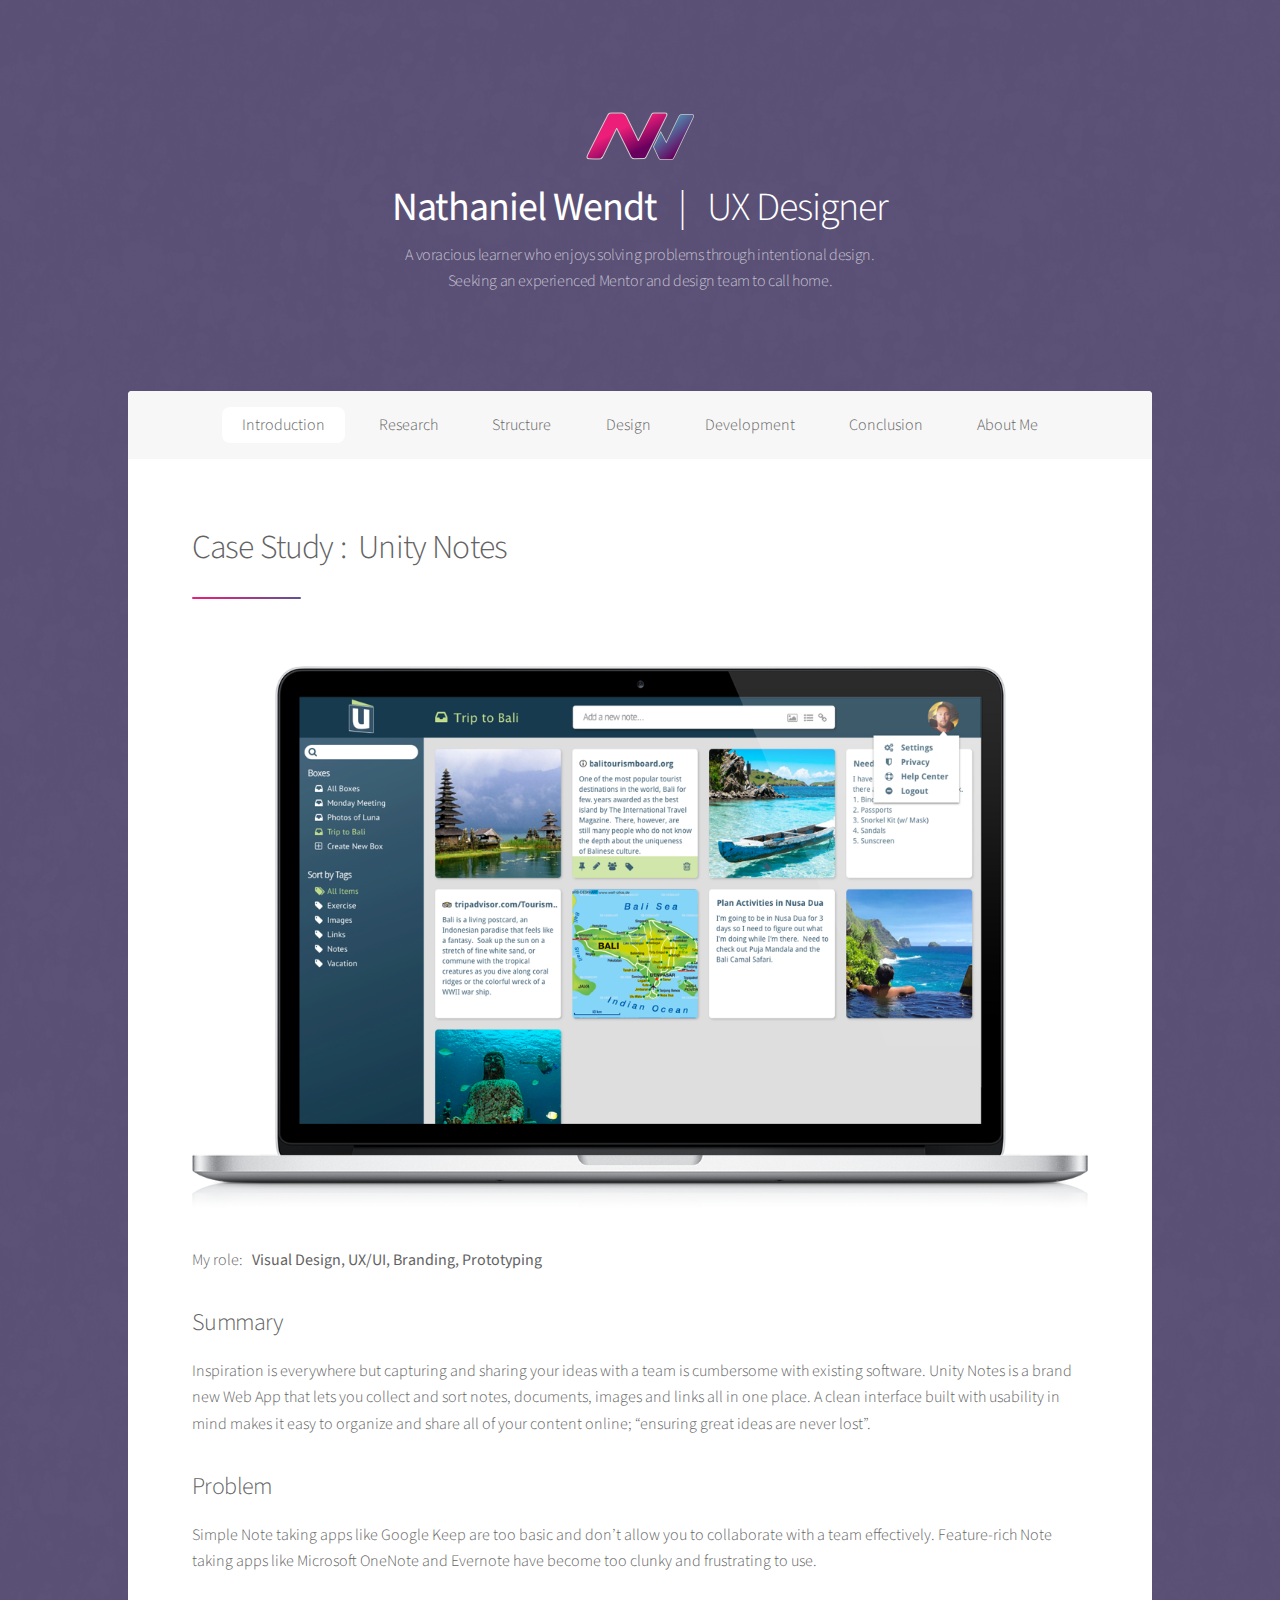
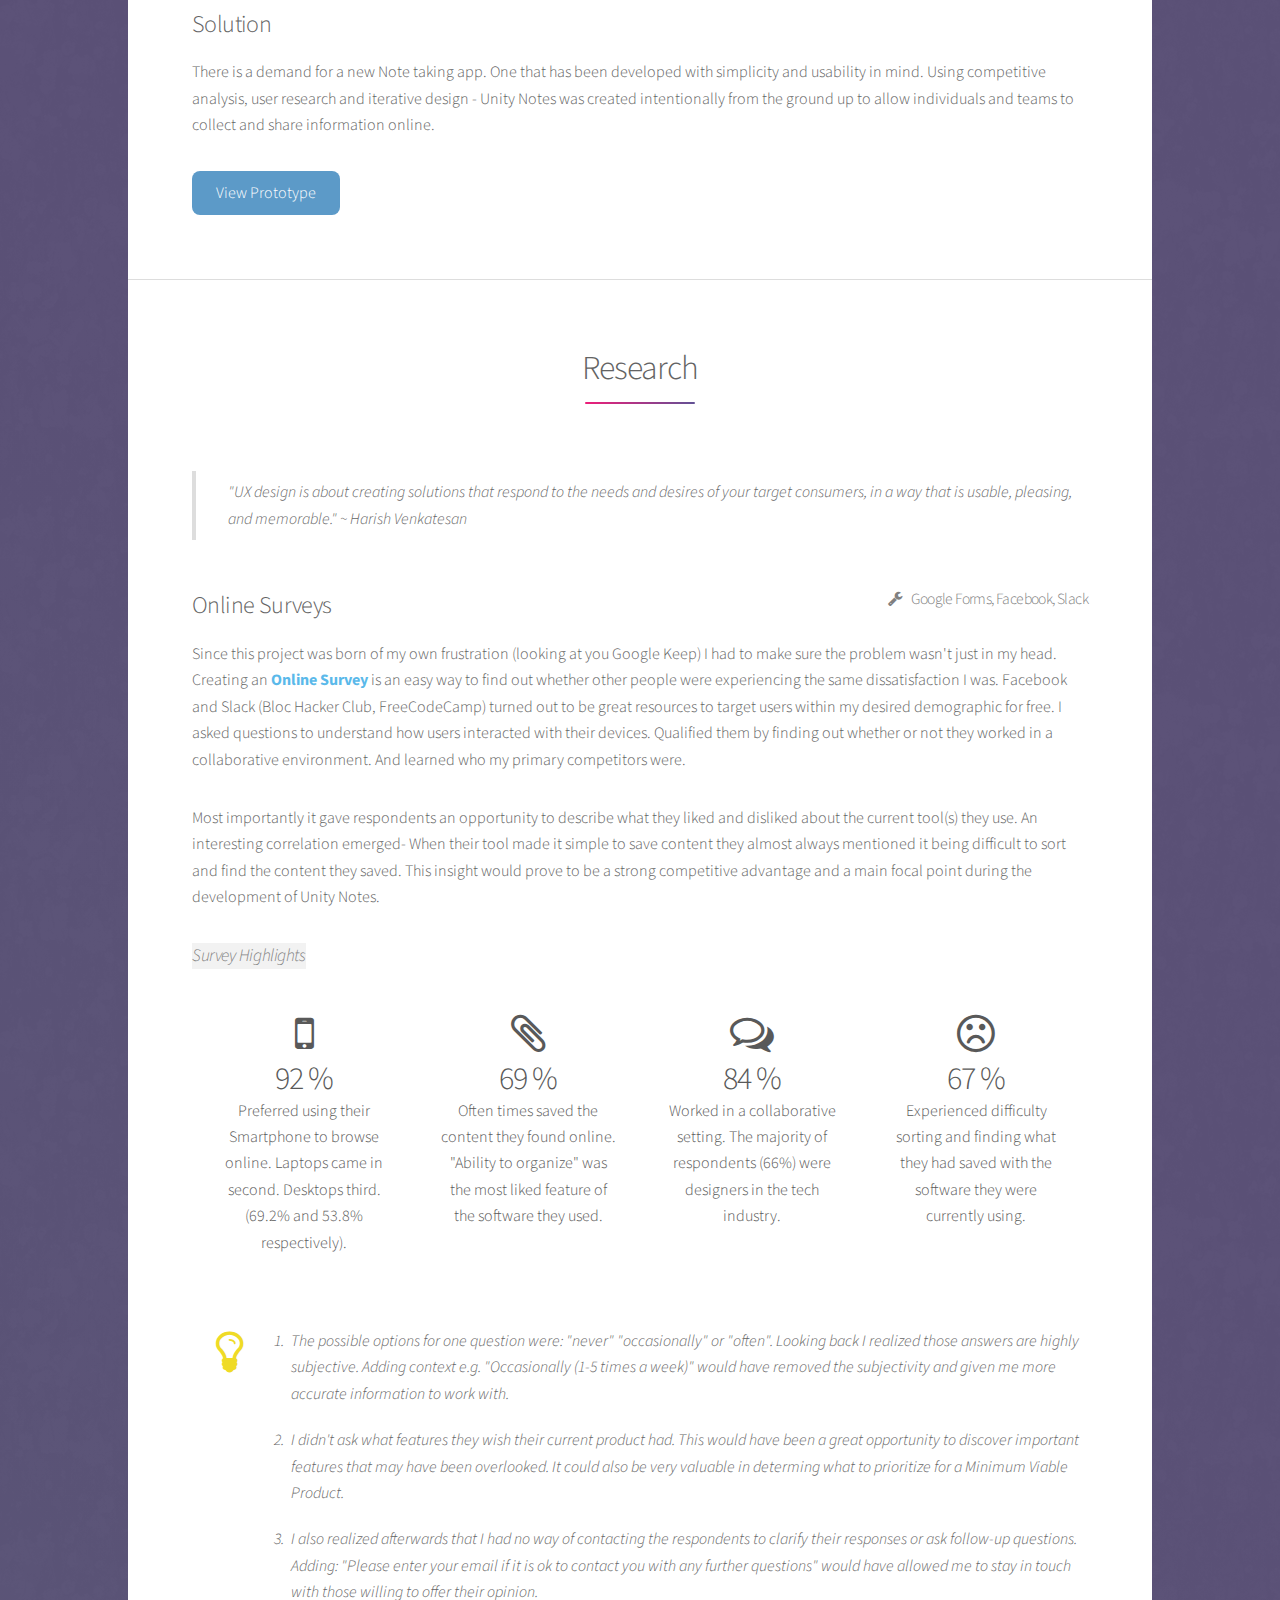
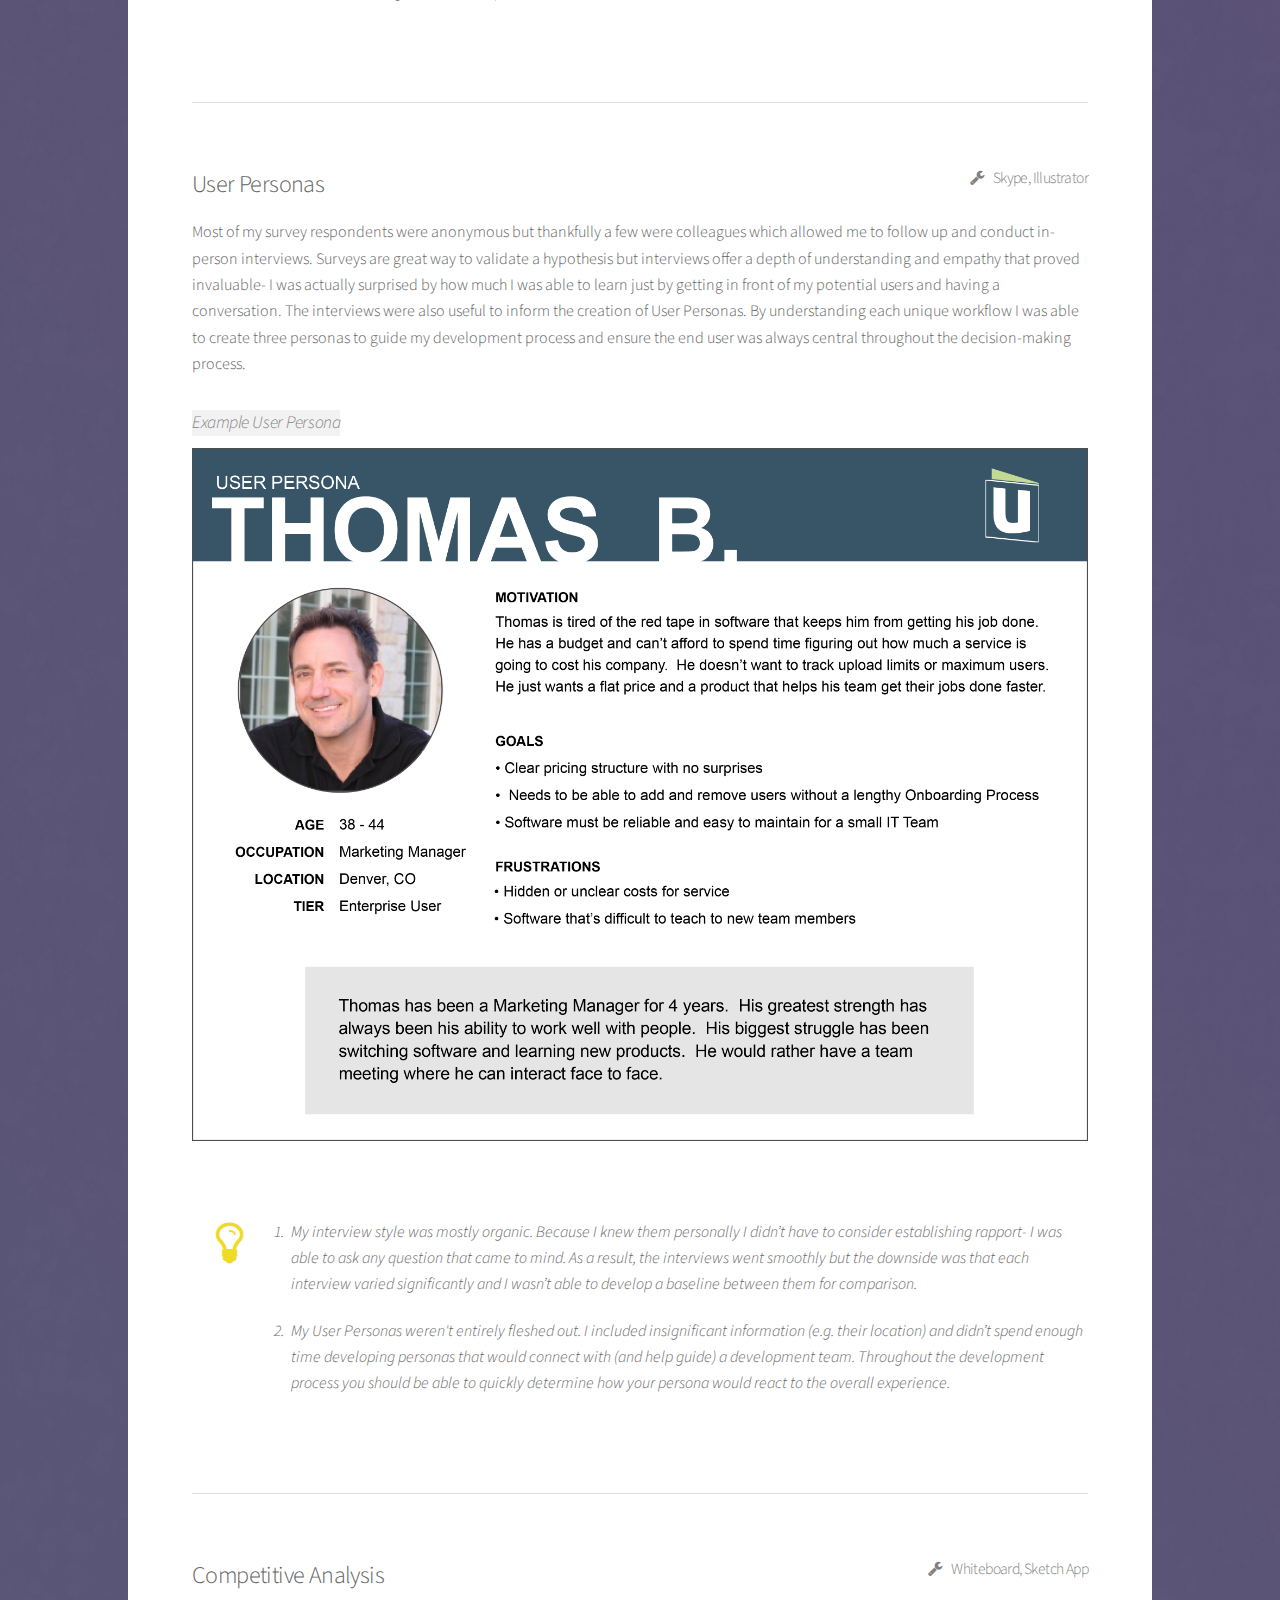
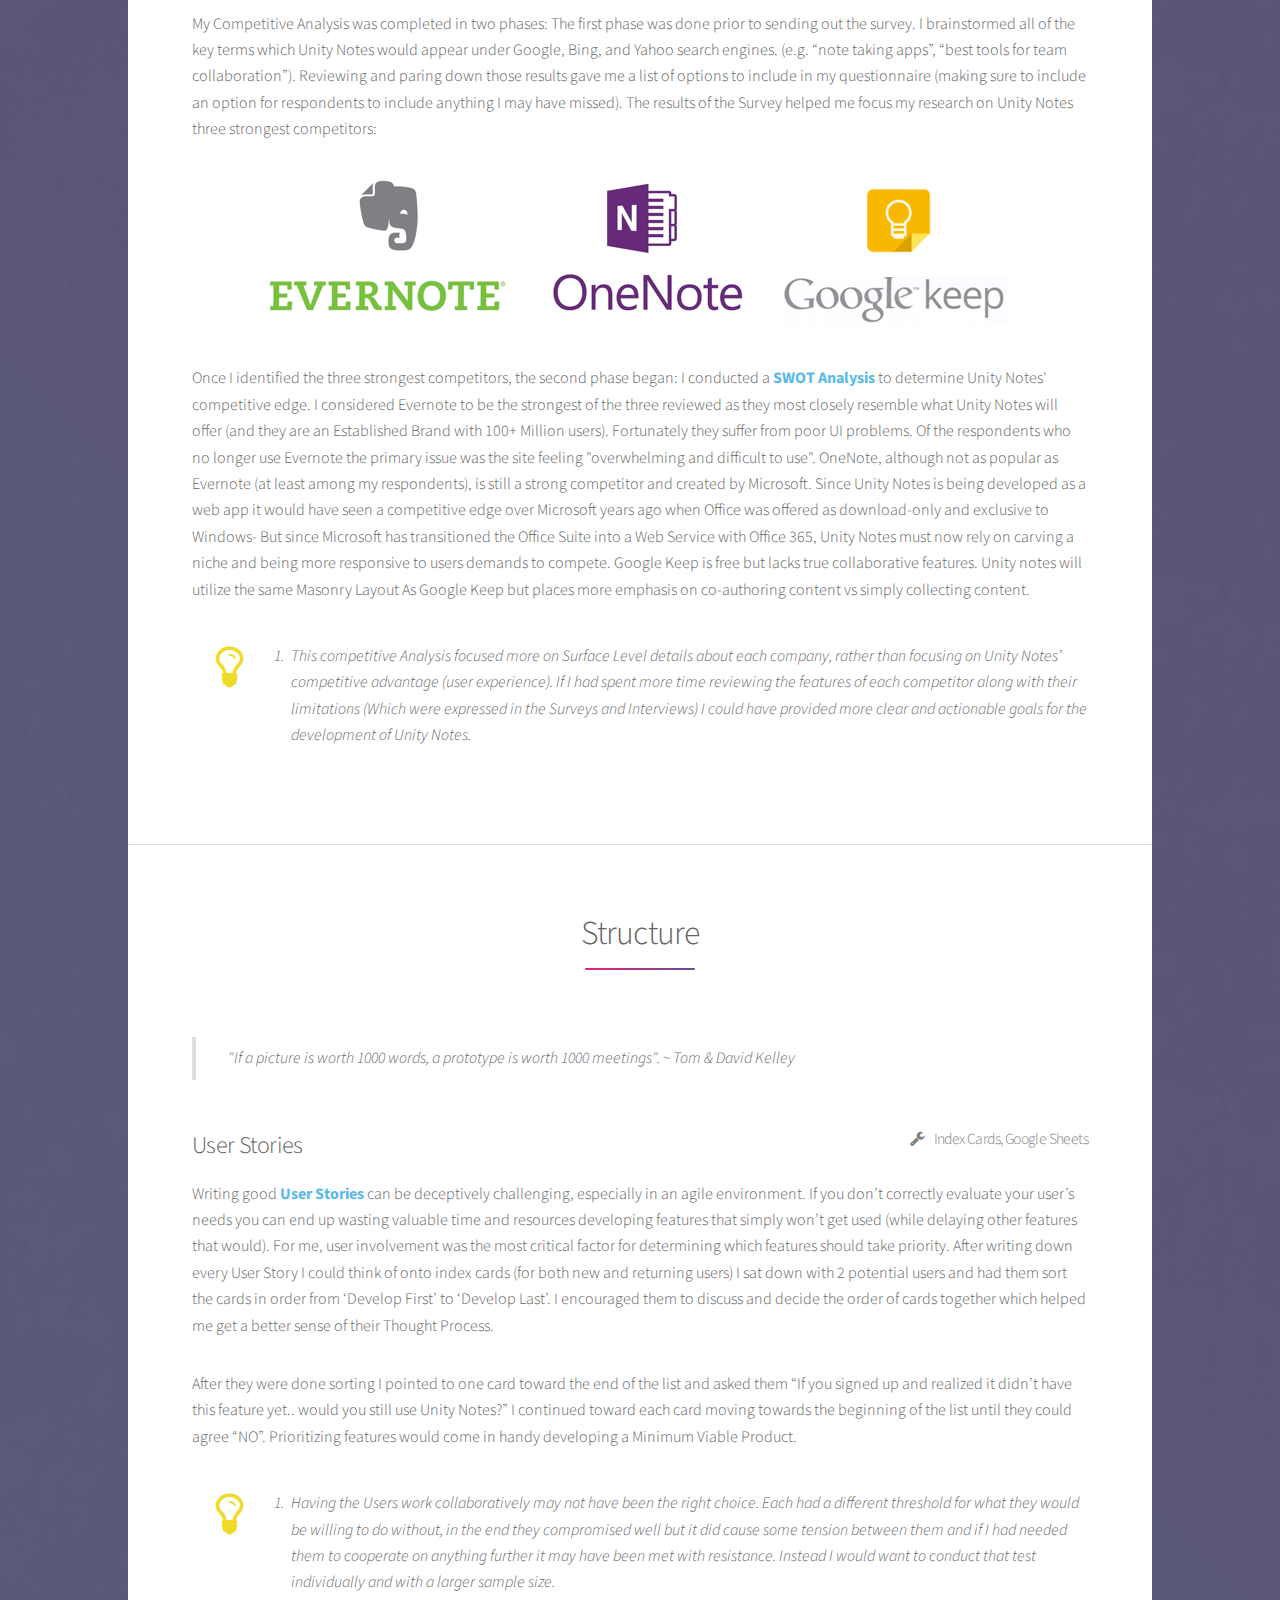
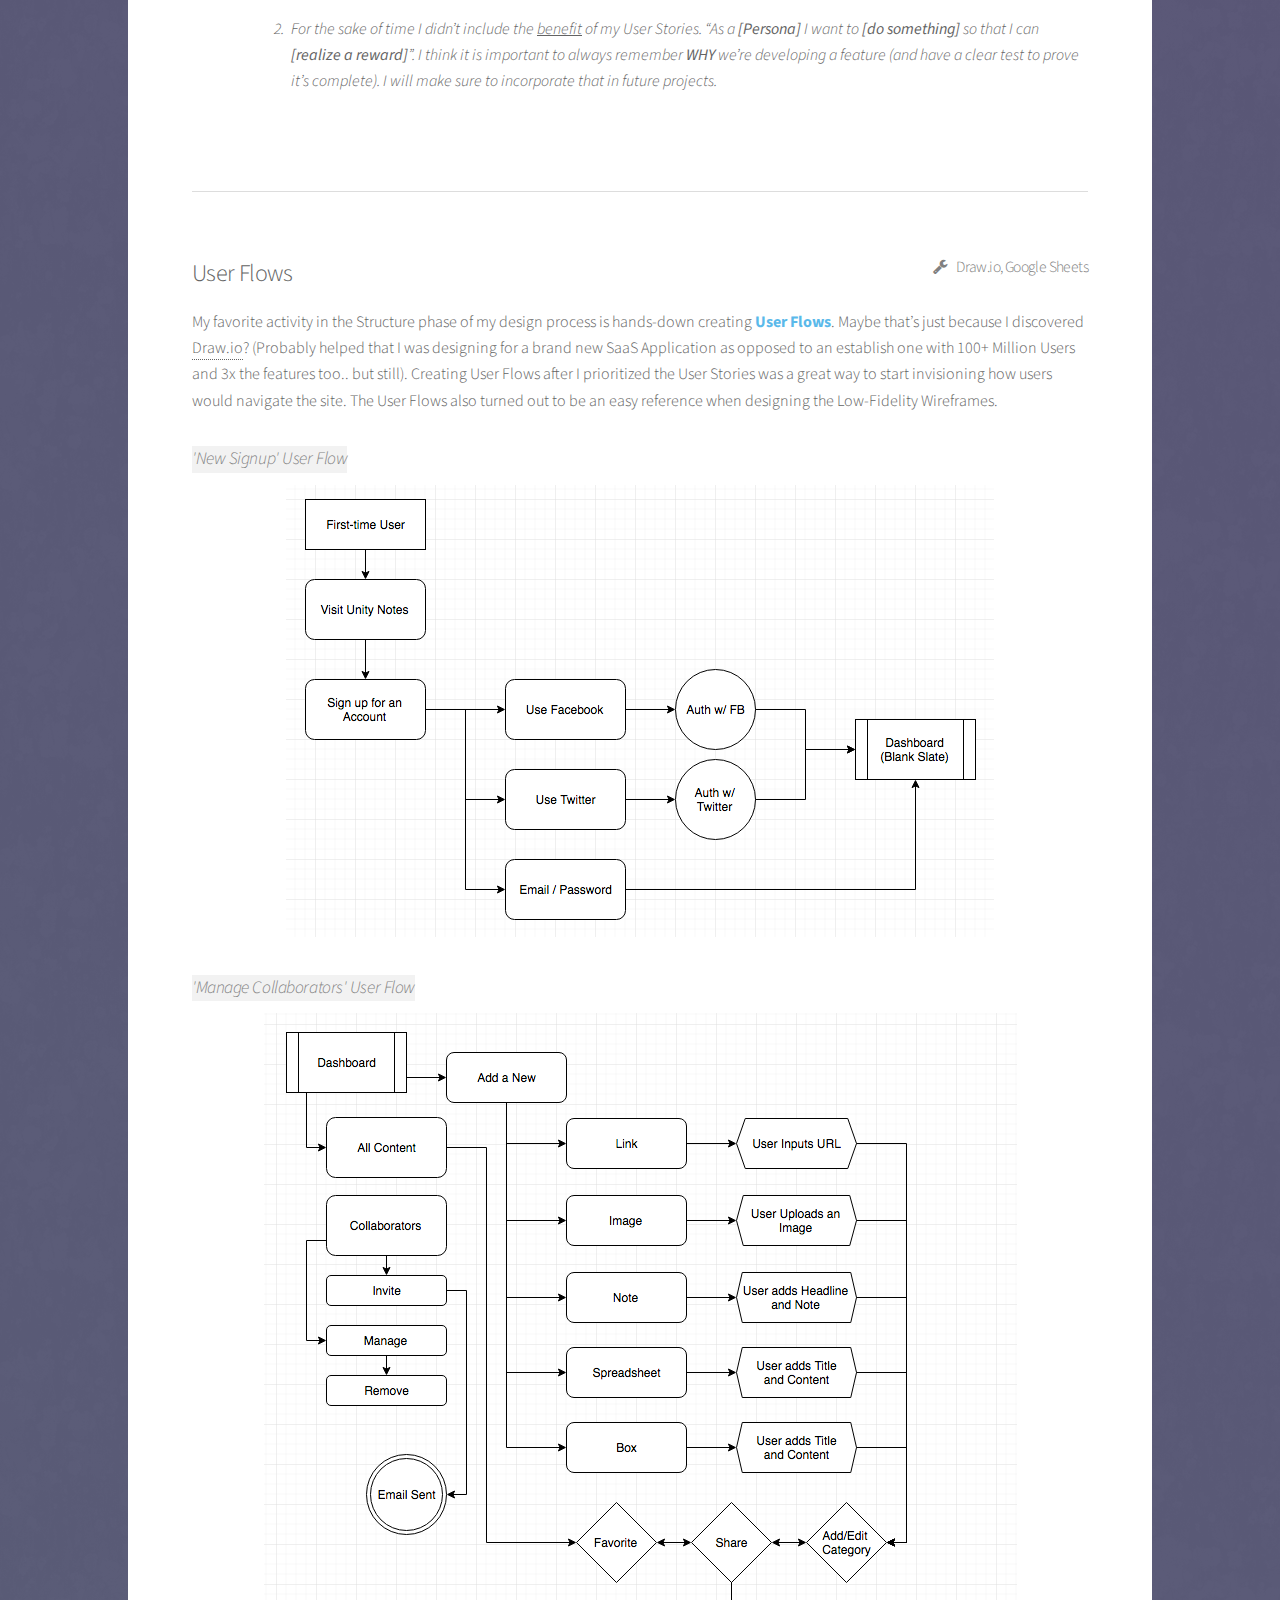
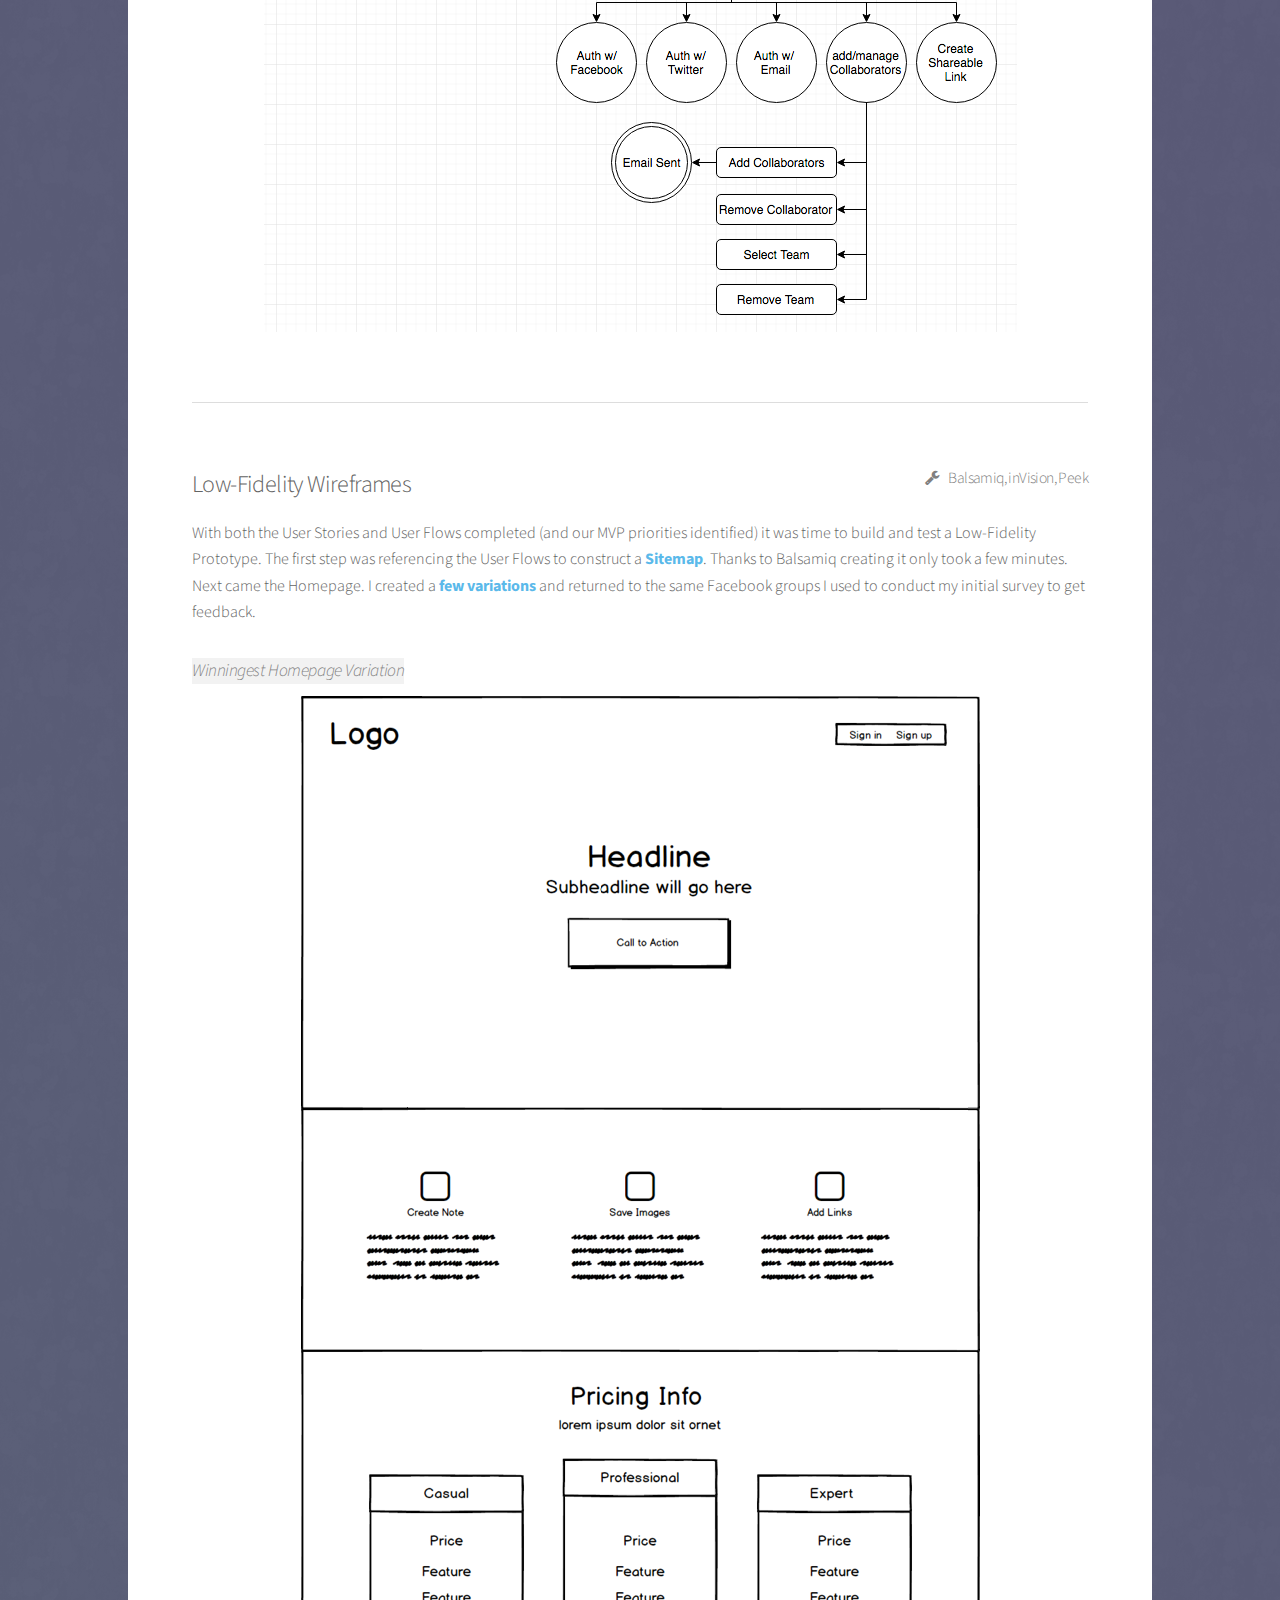
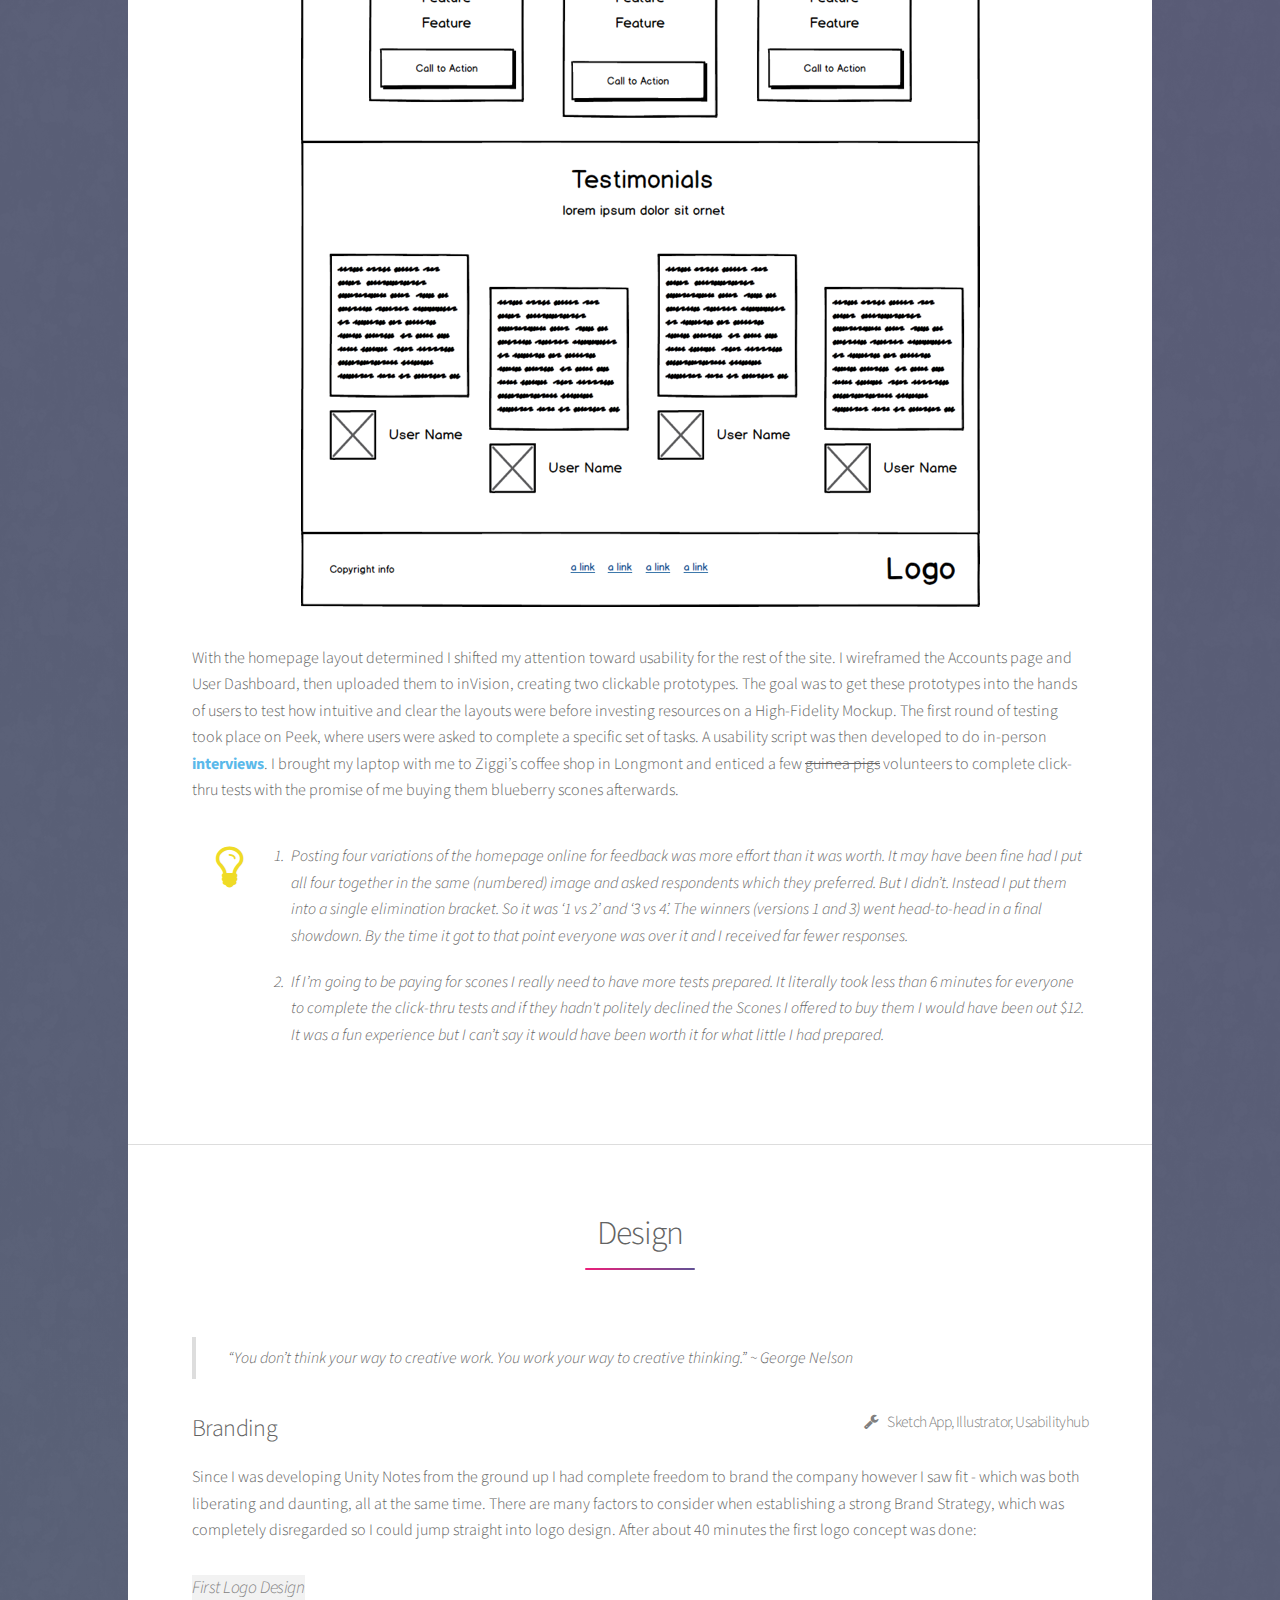
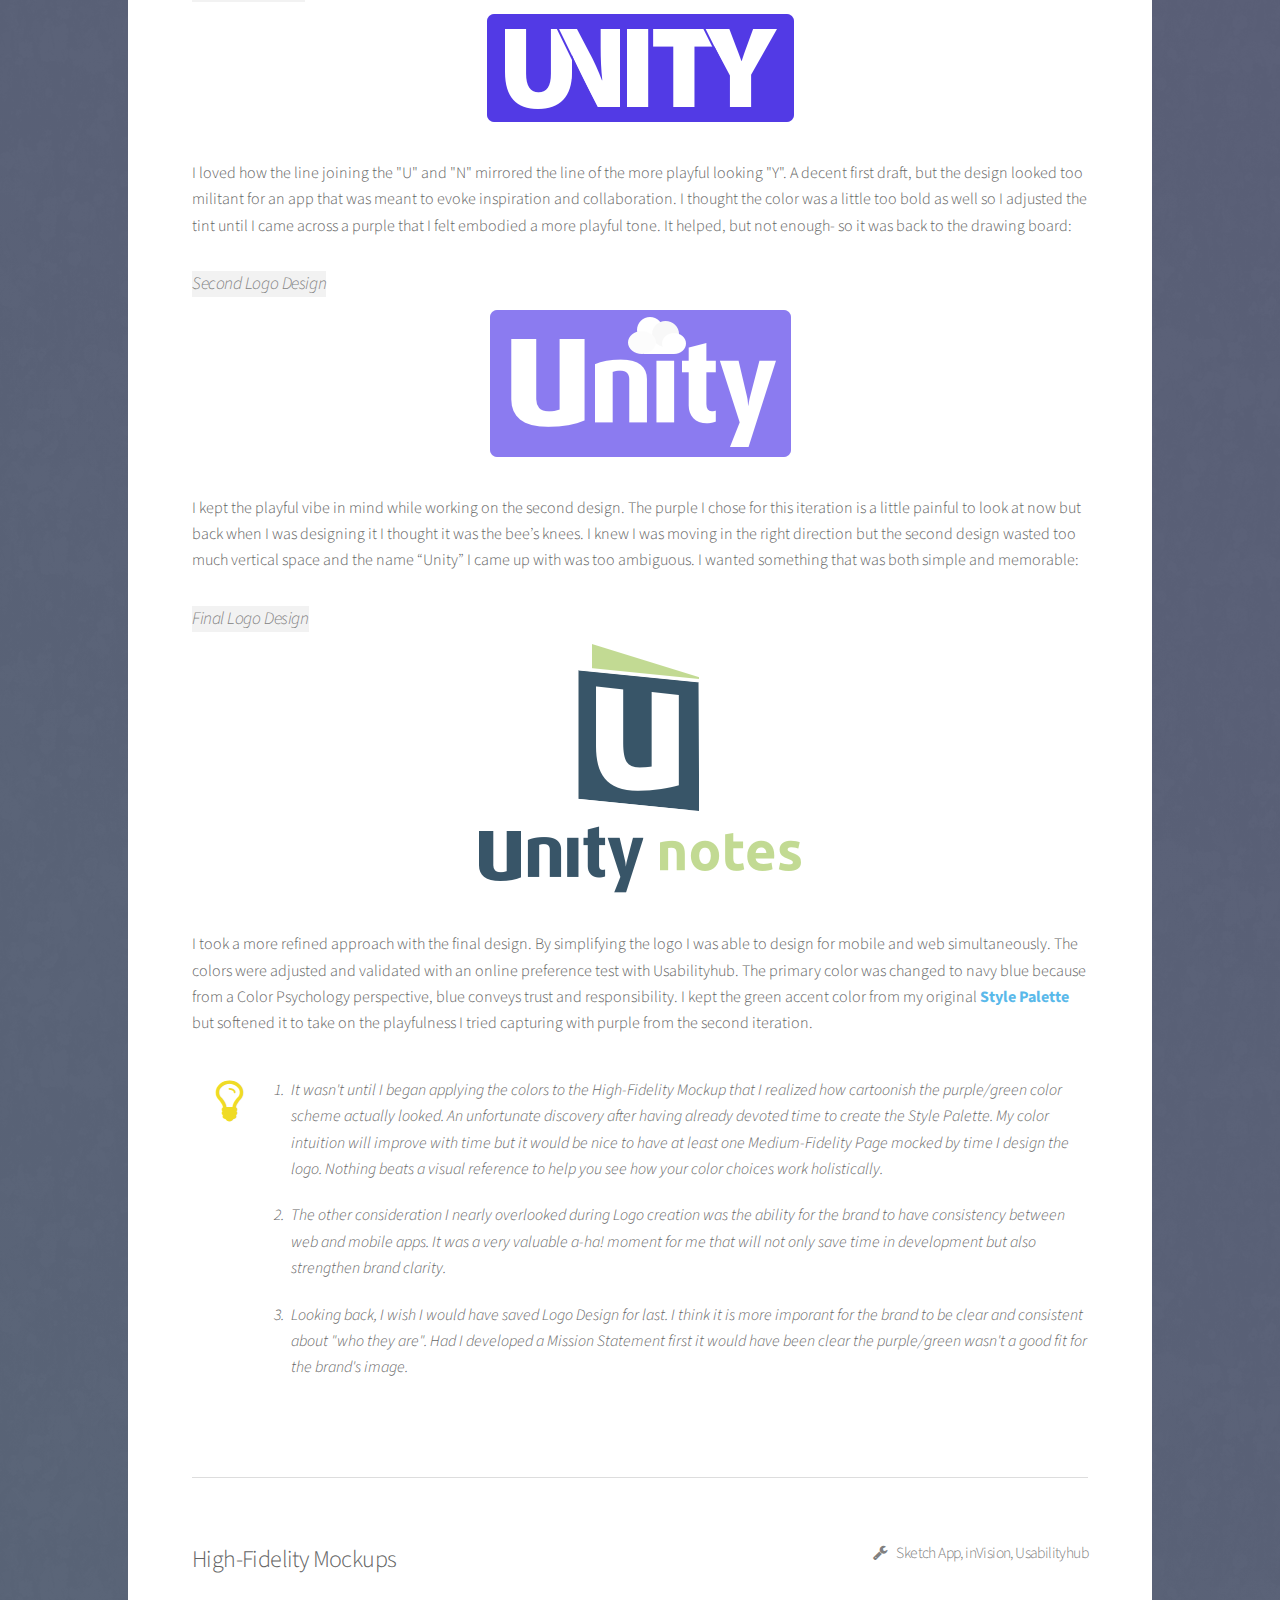
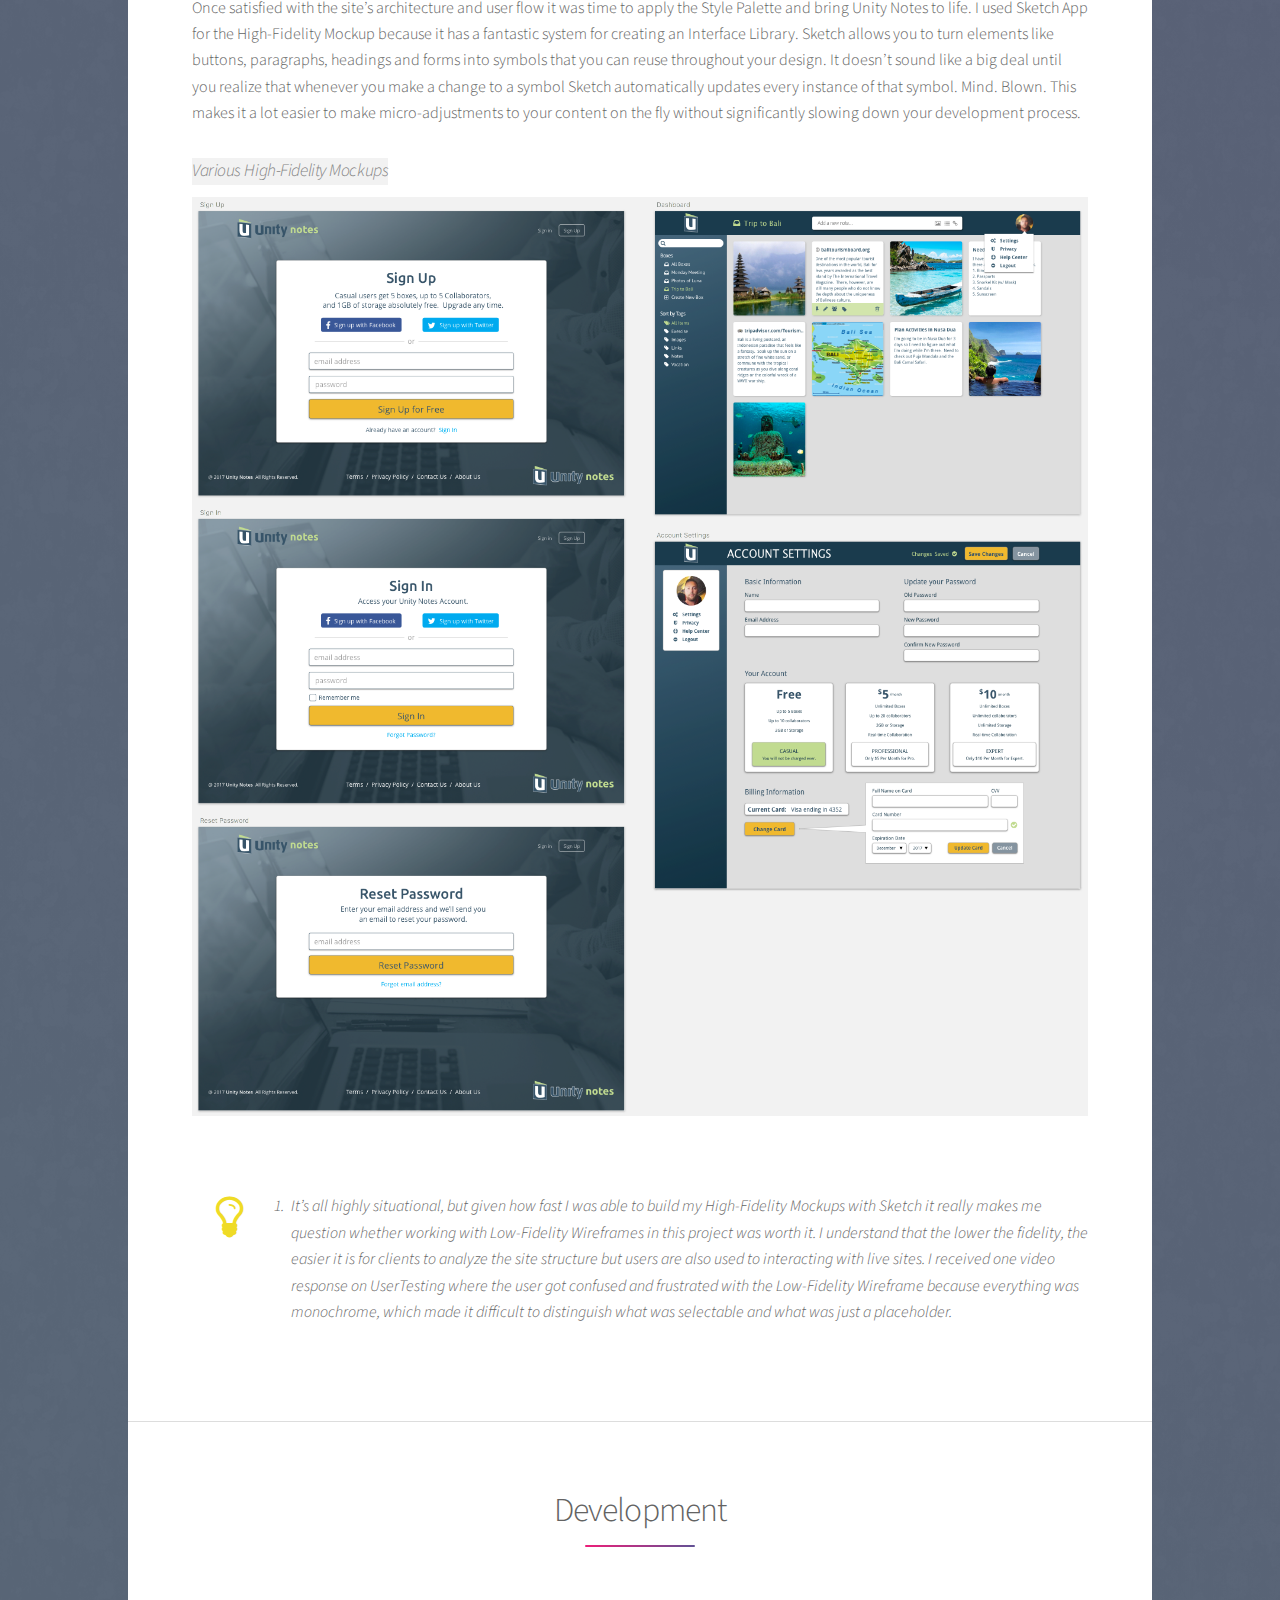
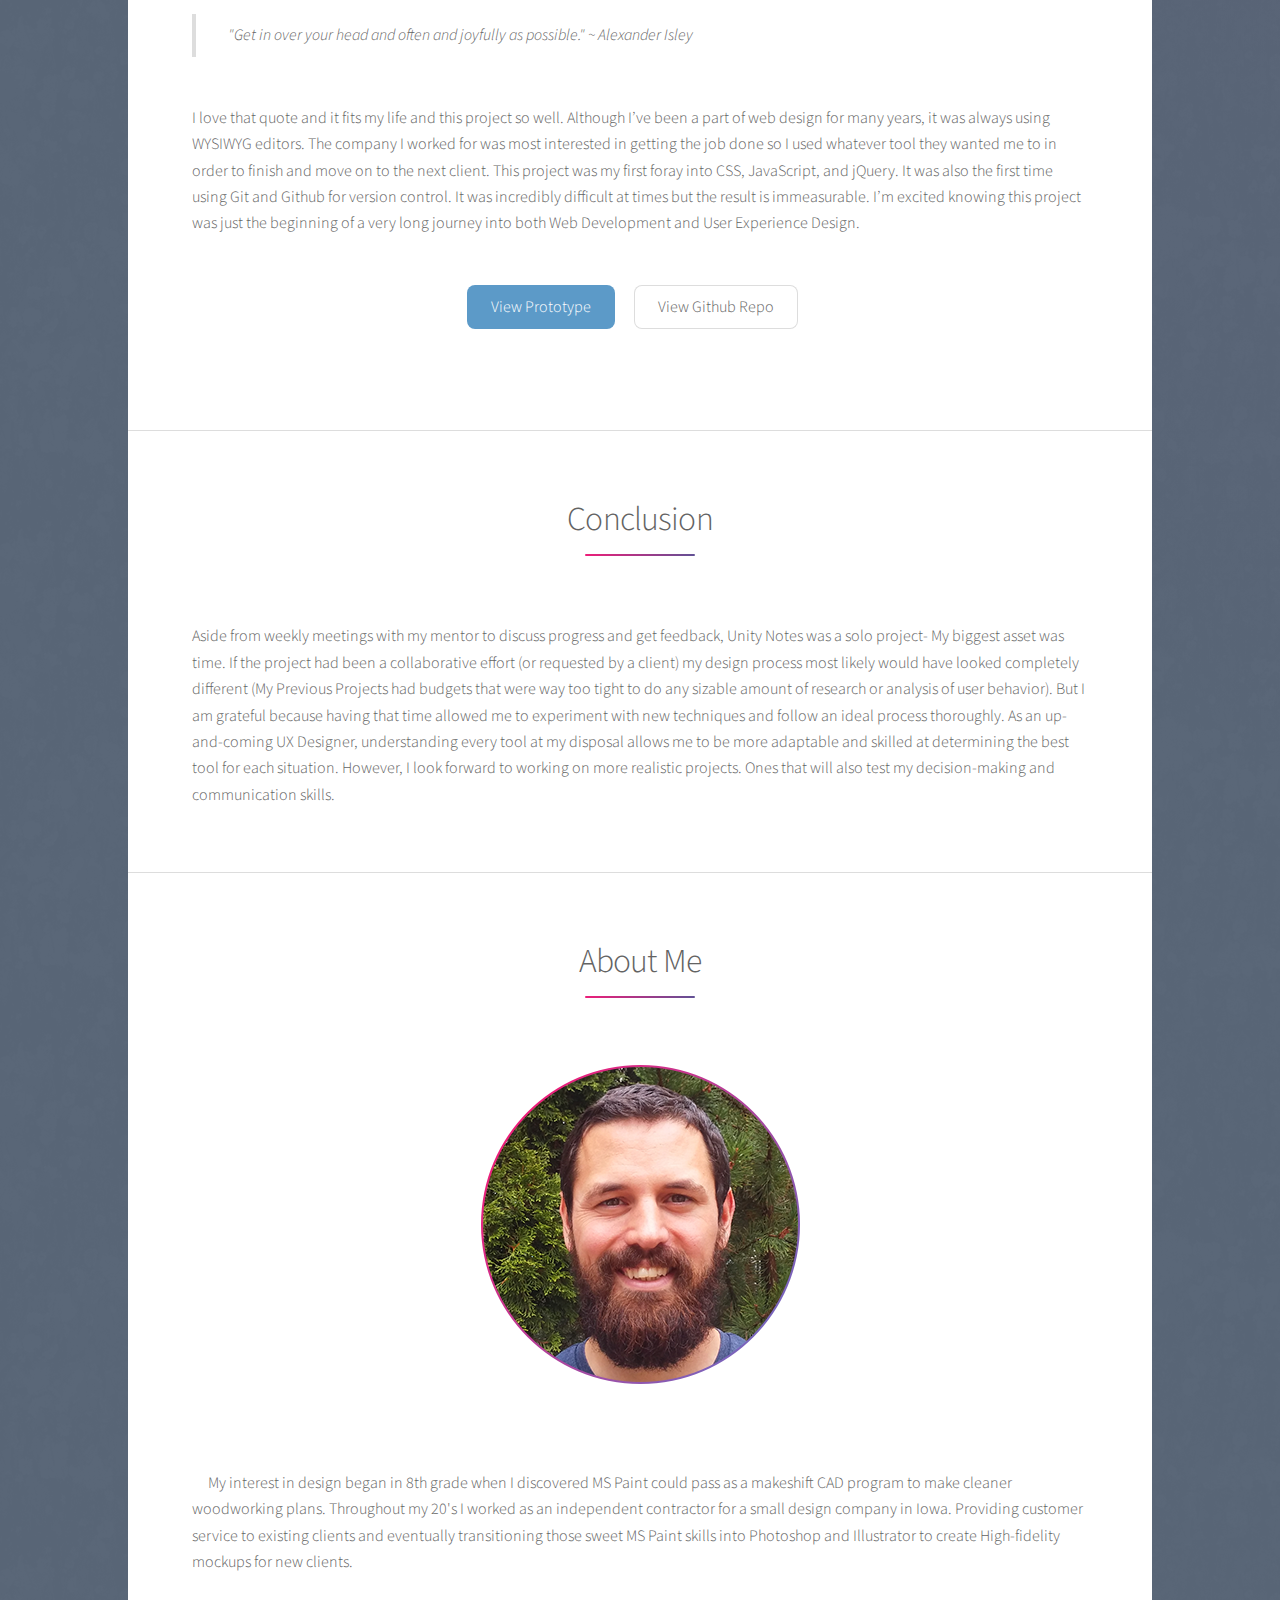
==== commit 35610f89: "Add HiFiScreens.png to 'High-Fidelity Mockups'" ====
--- a/index.html
+++ b/index.html
@@ -222,10 +222,10 @@
 												</div>
 													<hr/>
 
-									<h2>High-Fidelity Wireframes<span><i class="fa fa-wrench fa"></i>&ensp; Sketch App, inVision, Usabilityhub</h2>
+									<h2>High-Fidelity Mockups<span><i class="fa fa-wrench fa"></i>&ensp; Sketch App, inVision, Usabilityhub</h2>
 										<p>Once satisfied with the site’s architecture and user flow it was time to apply the Style Palette and bring Unity Notes to life.  I used Sketch App for the High-Fidelity Mockup because it has a fantastic system for creating an Interface Library. Sketch allows you to turn elements like buttons, paragraphs, headings and forms into symbols that you can reuse throughout your design.  It doesn’t sound like a big deal until you realize that whenever you make a change to a symbol Sketch automatically updates every instance of that symbol.  Mind. Blown.  This makes it a lot easier to make micro-adjustments to your content on the fly without significantly slowing down your development process.</p>
-										<h4><mark>Winningest Homepage: Now in Color!</mark></h4>
-										<img class="comp" src="images/HiFiHomepage1.png">
+										<h4><mark>Various High-Fidelity Mockups</mark></h4>
+										<img class="comp" src="images/HiFiScreens.png">
 										<div class="lightbulb">
 											<div class="leftbulb">
 												<i class="fa fa-lightbulb-o fa-3x"></i>
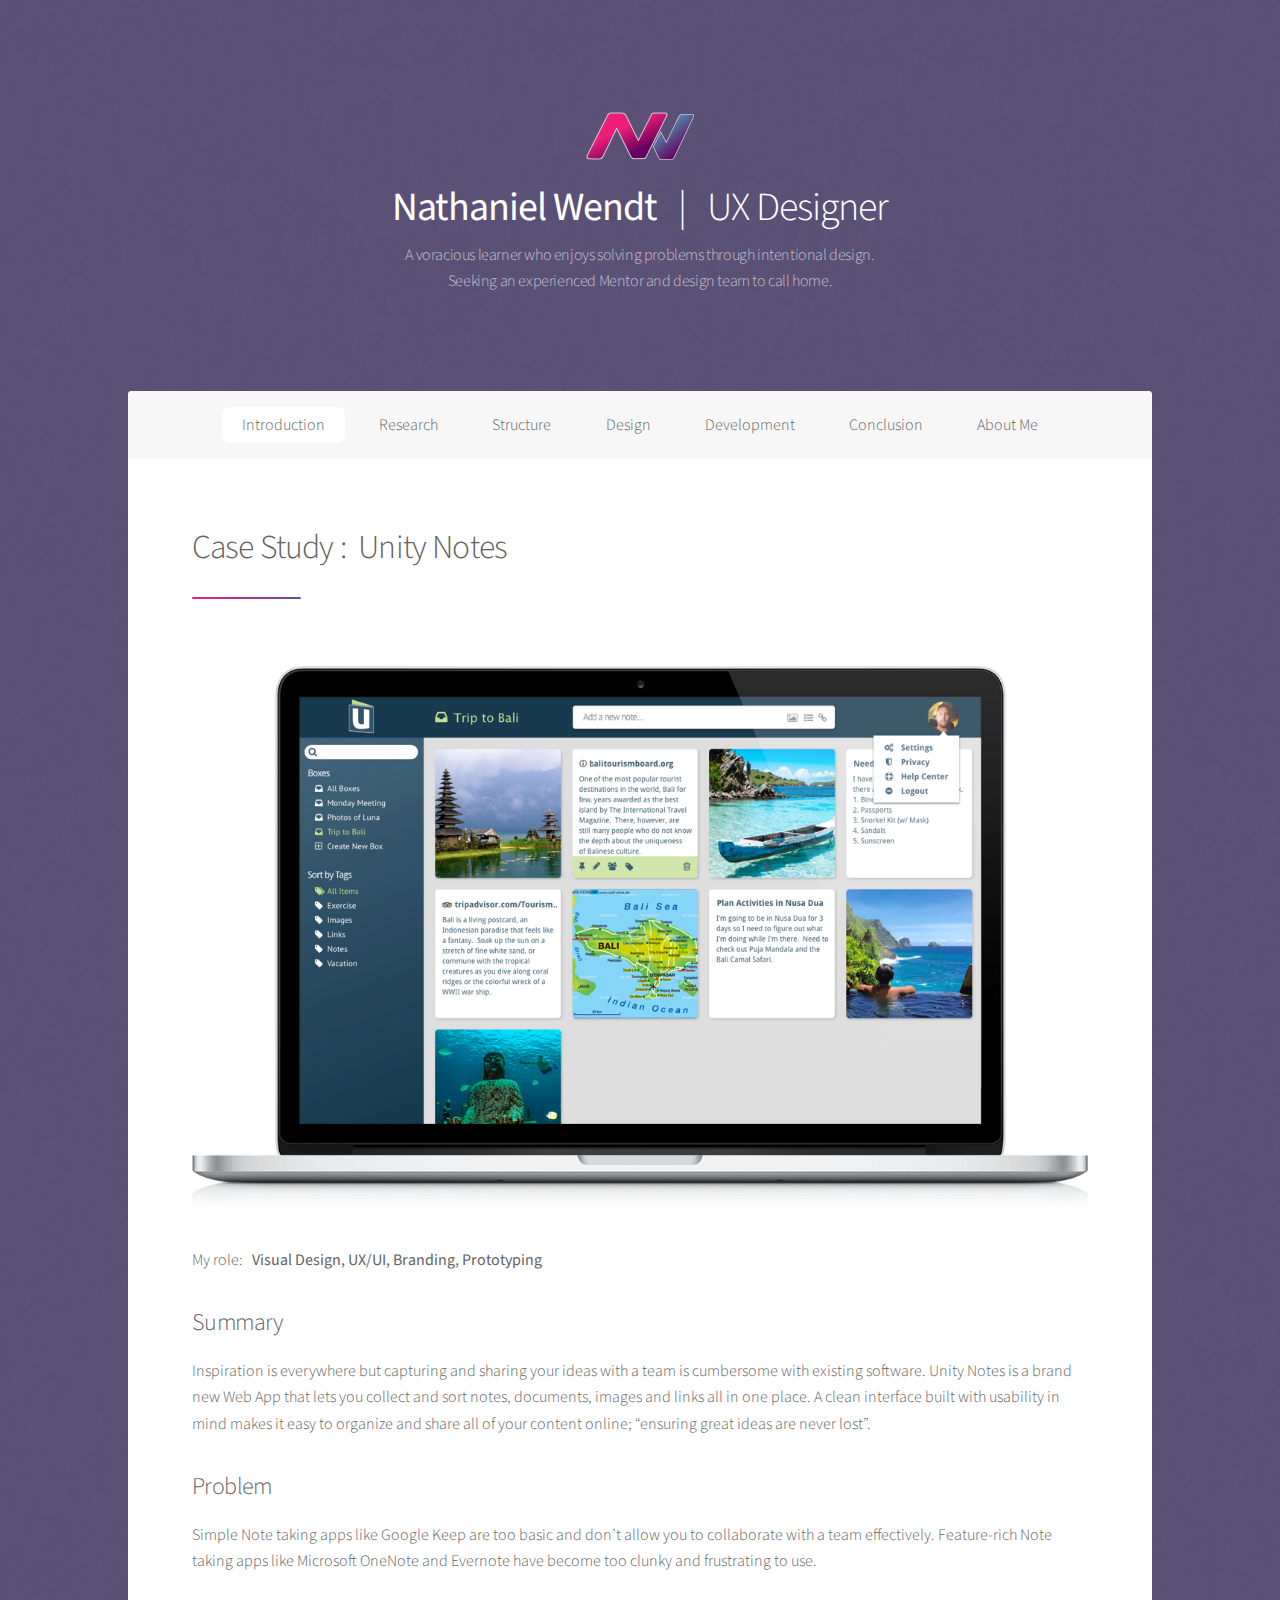
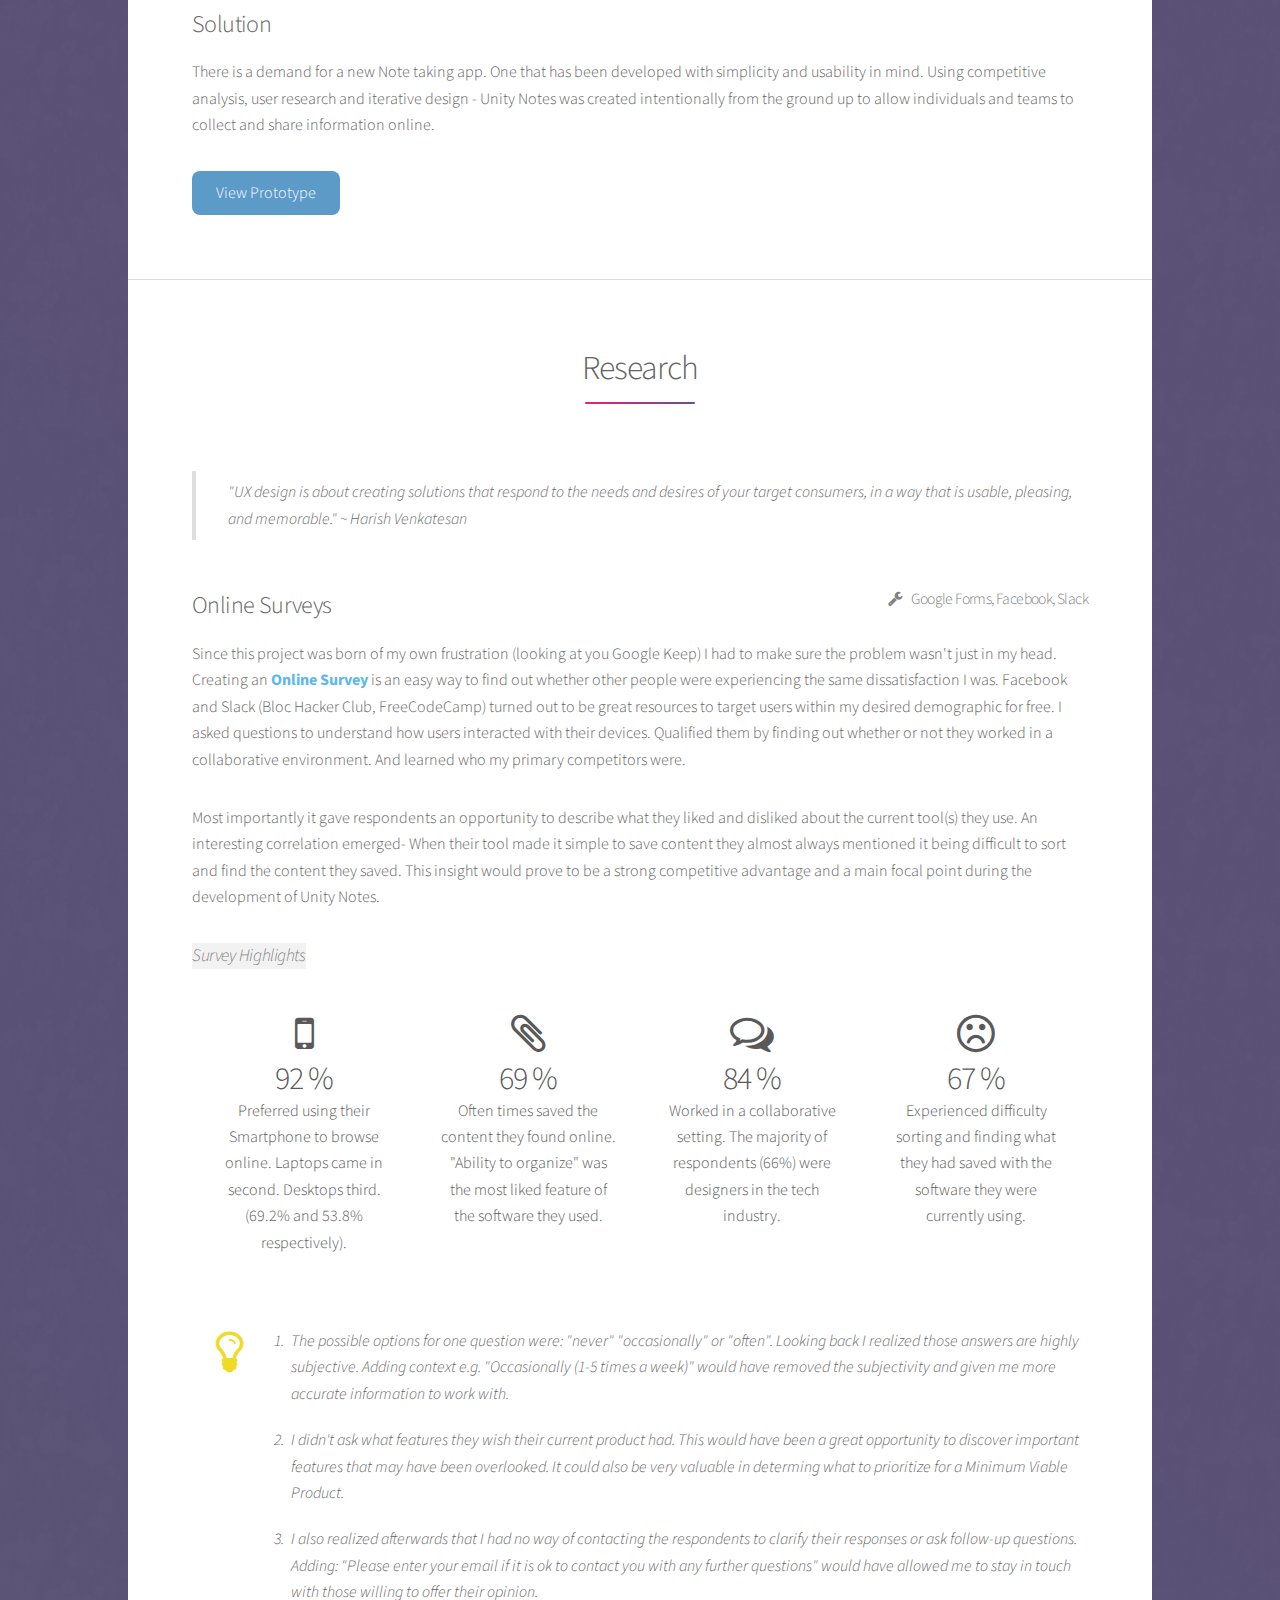
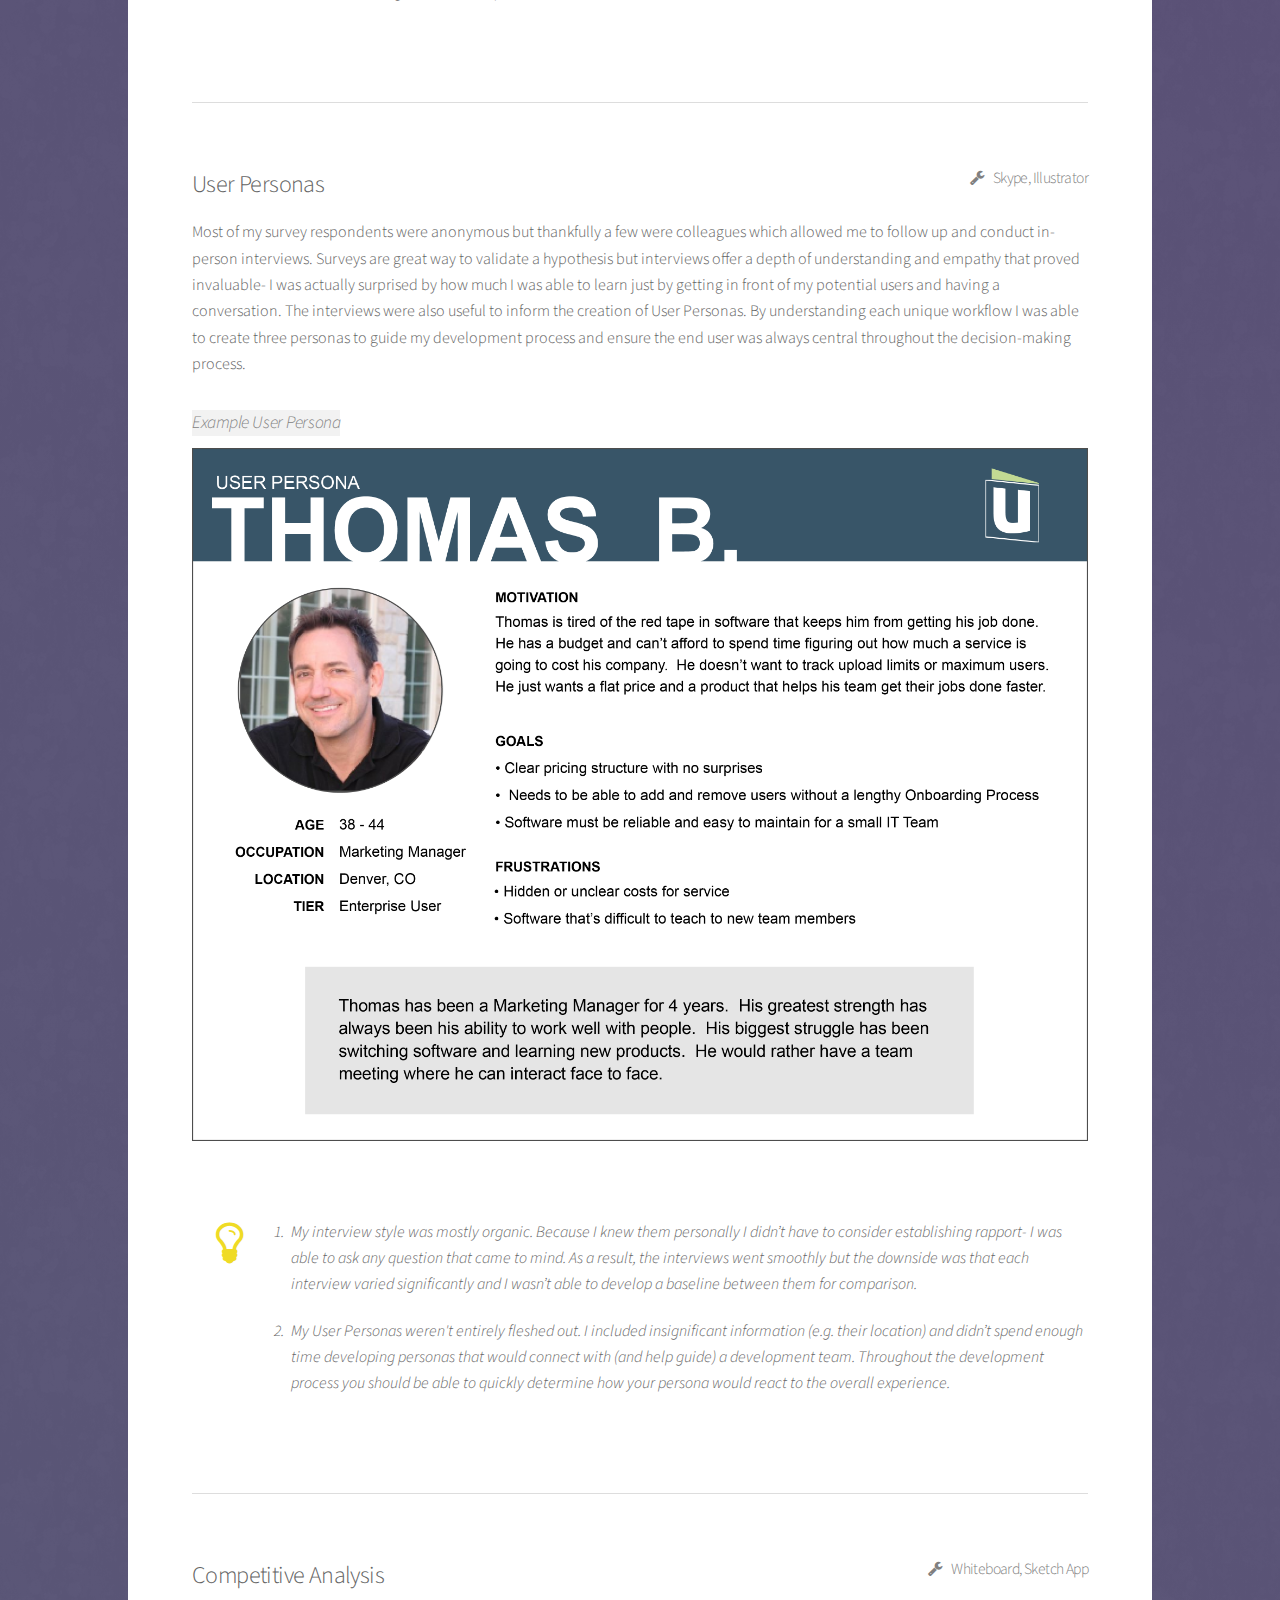
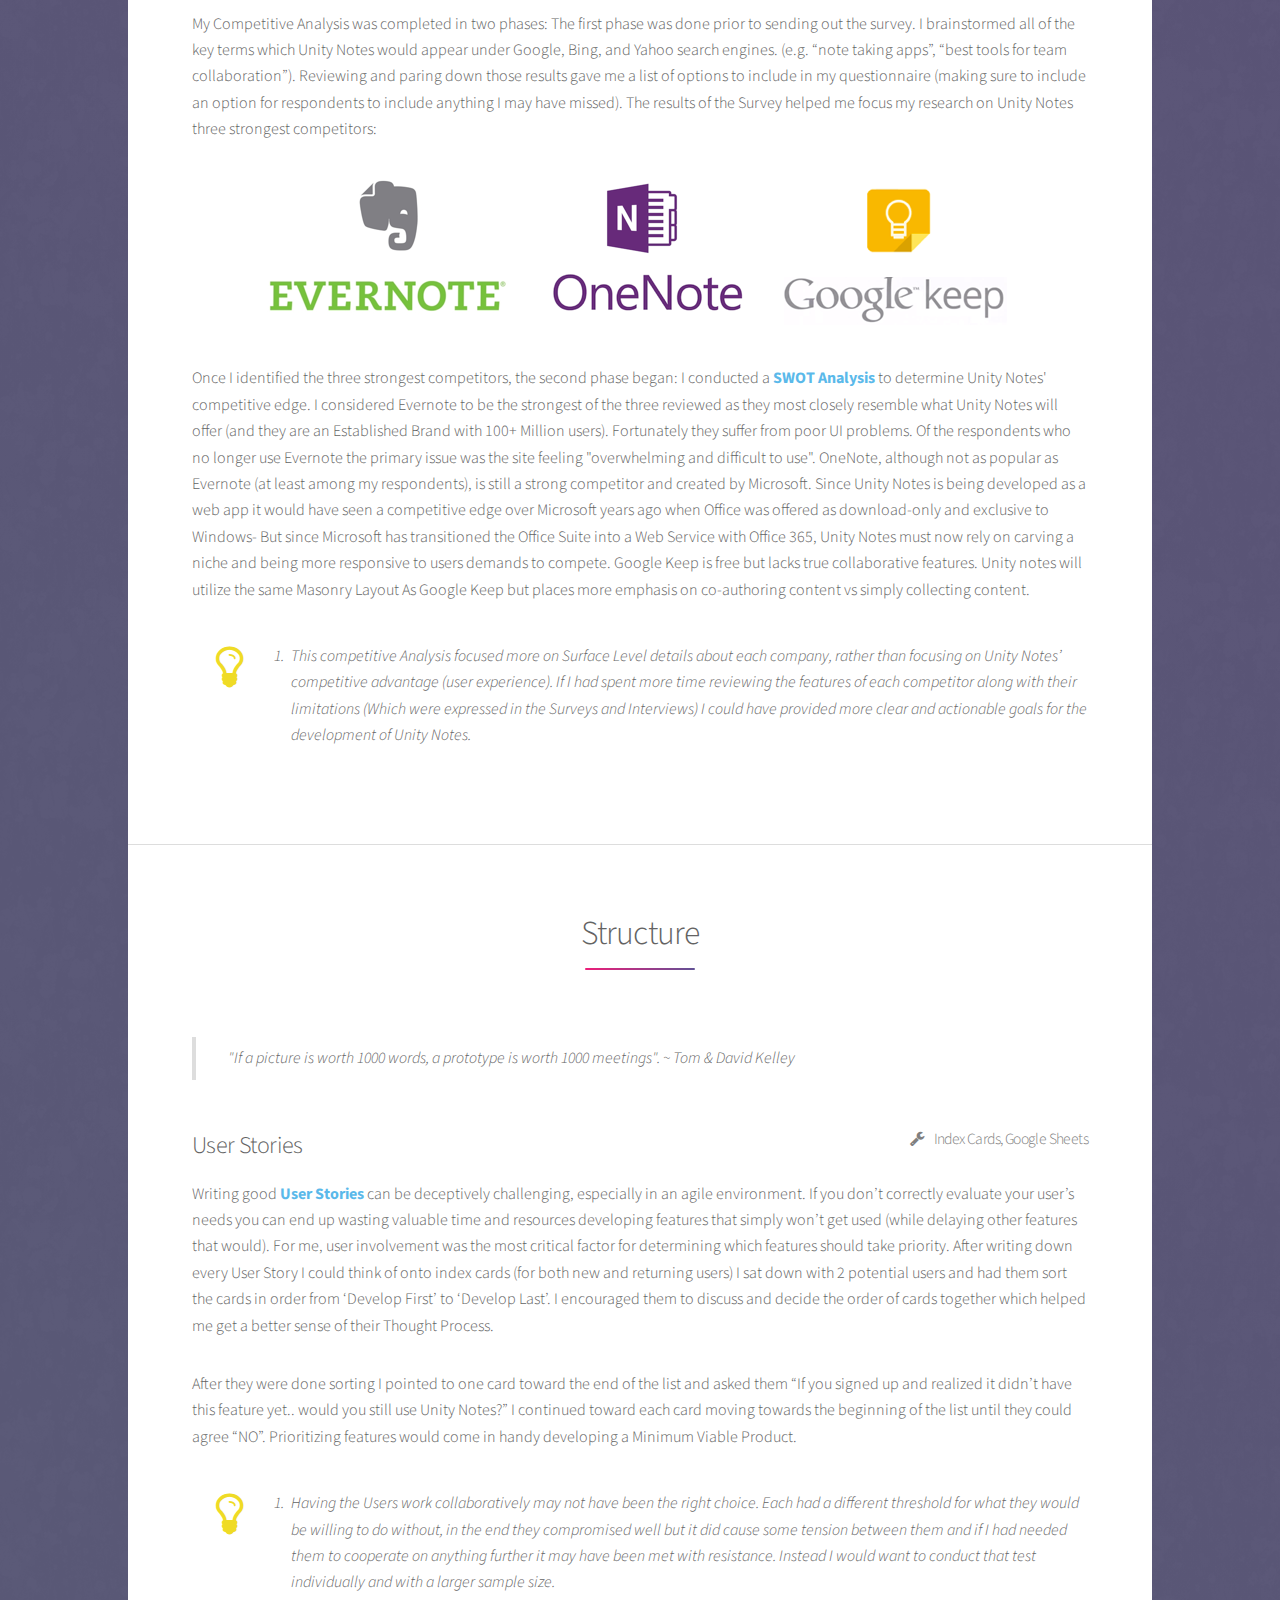
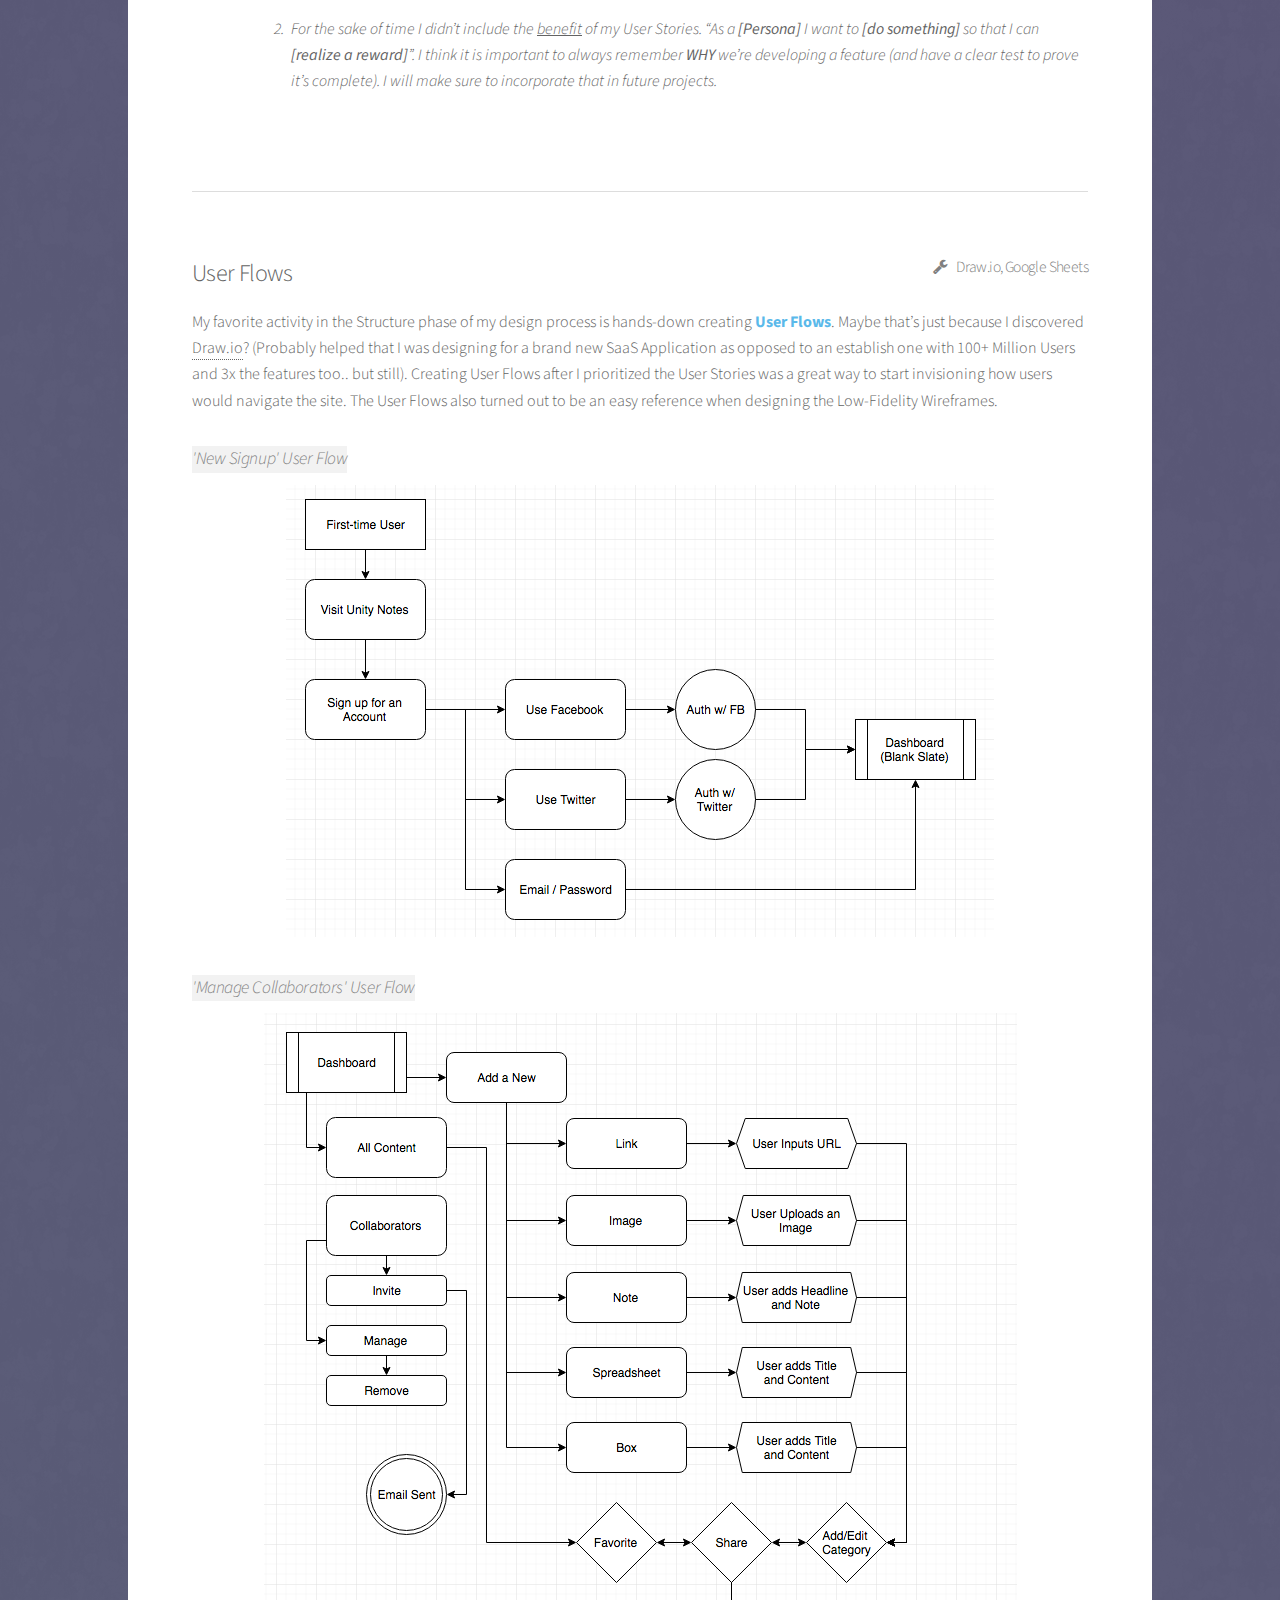
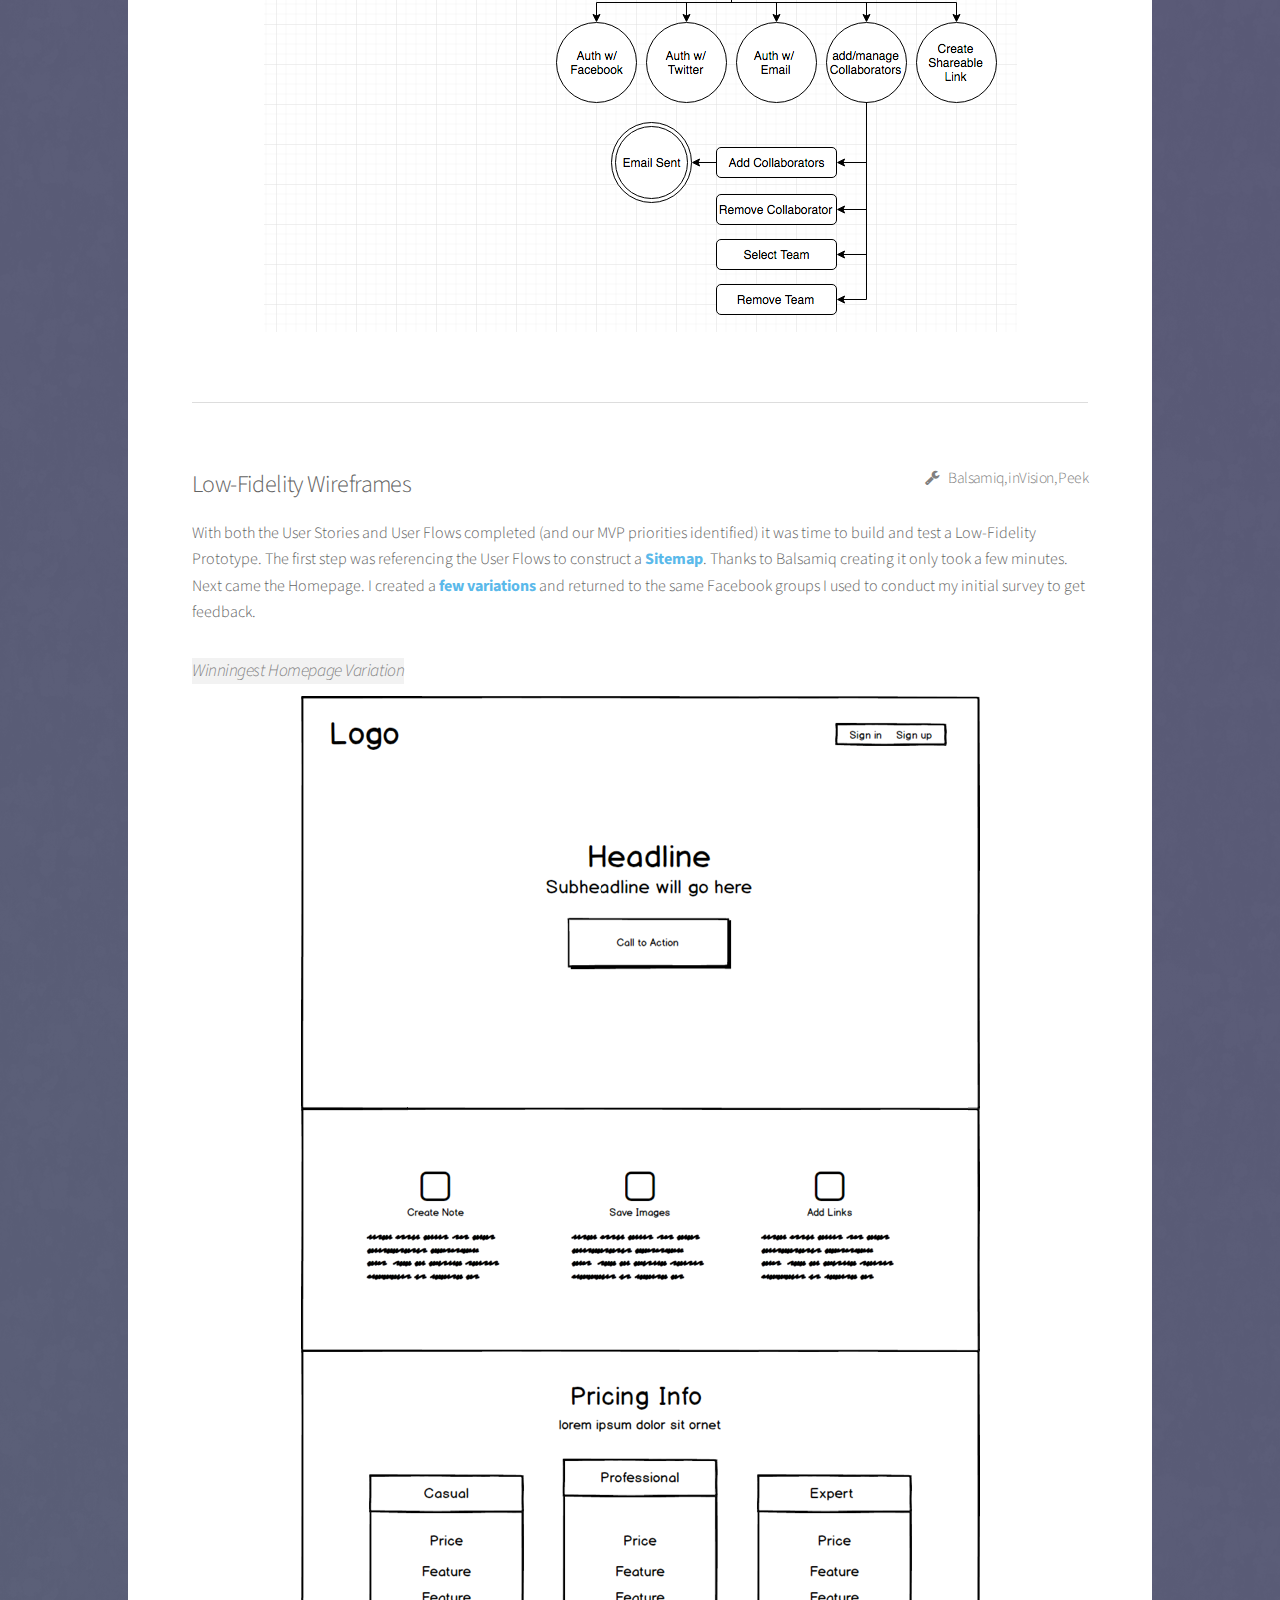
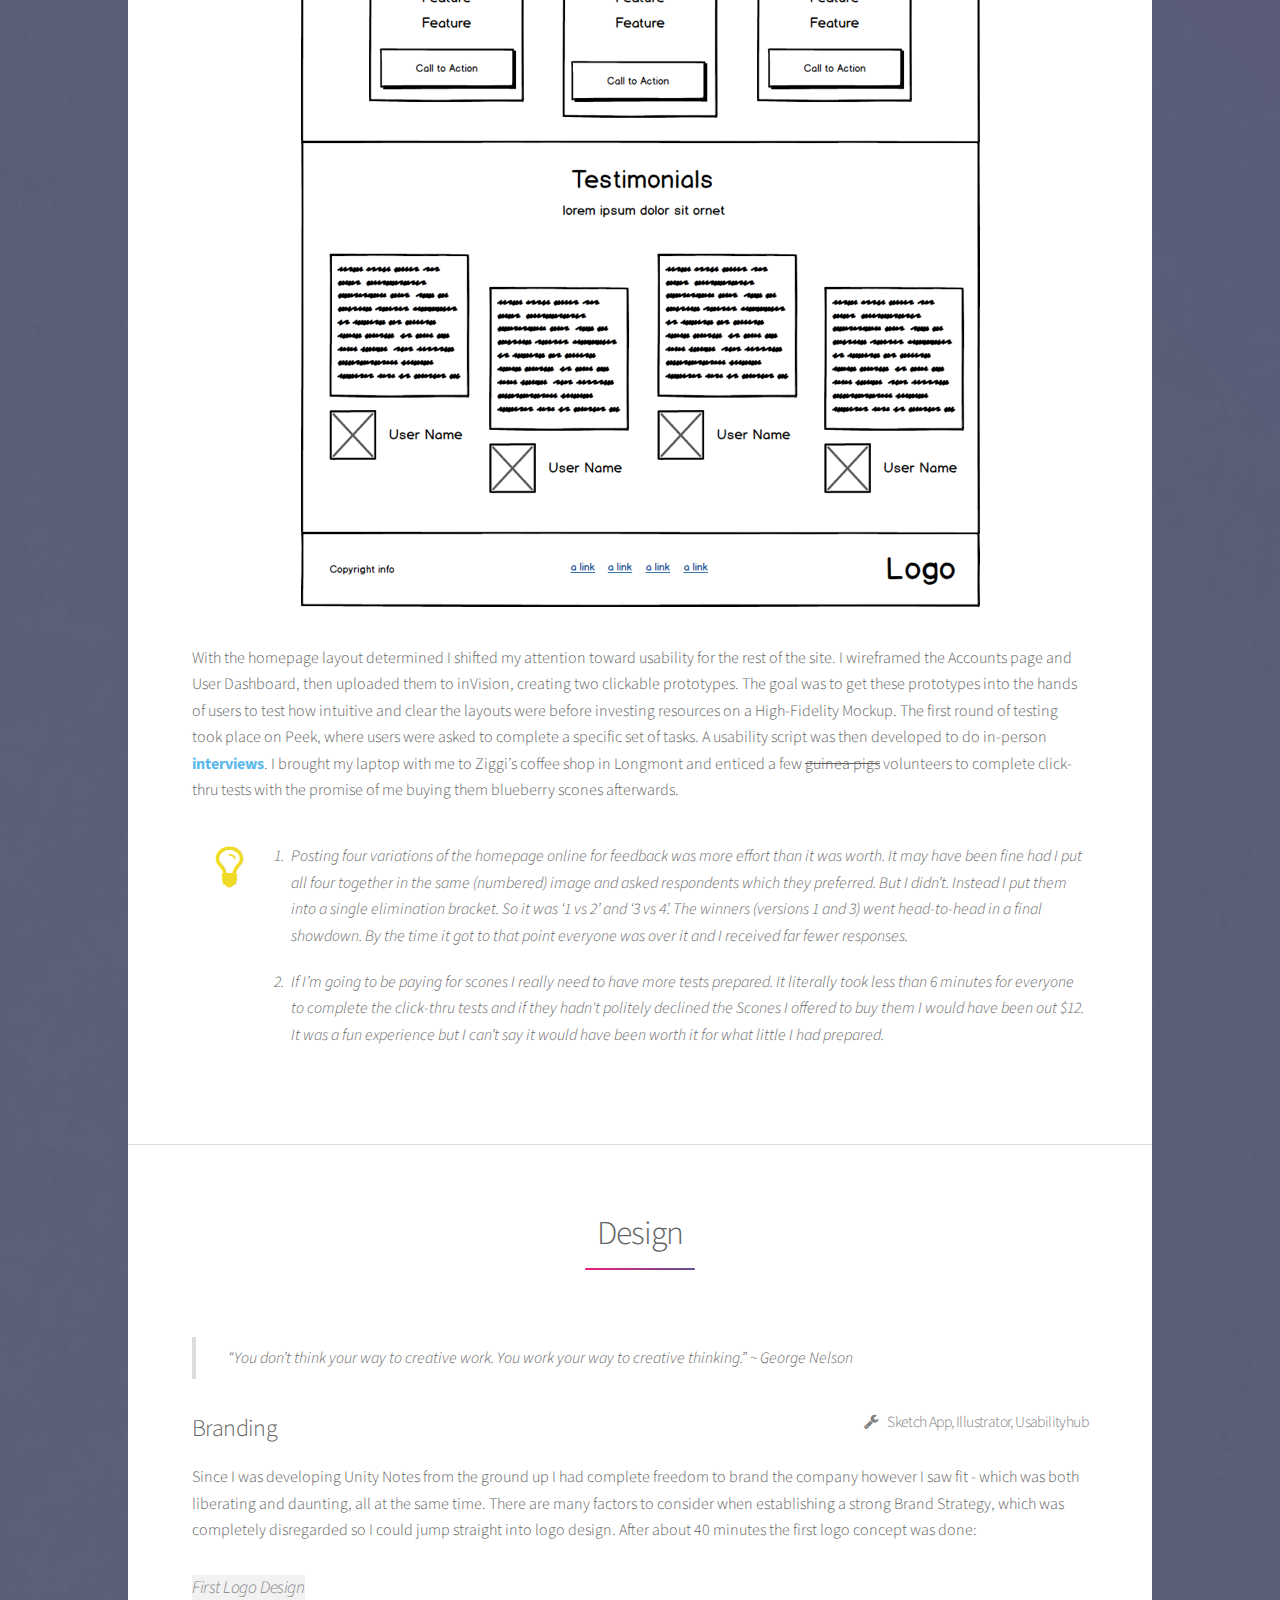
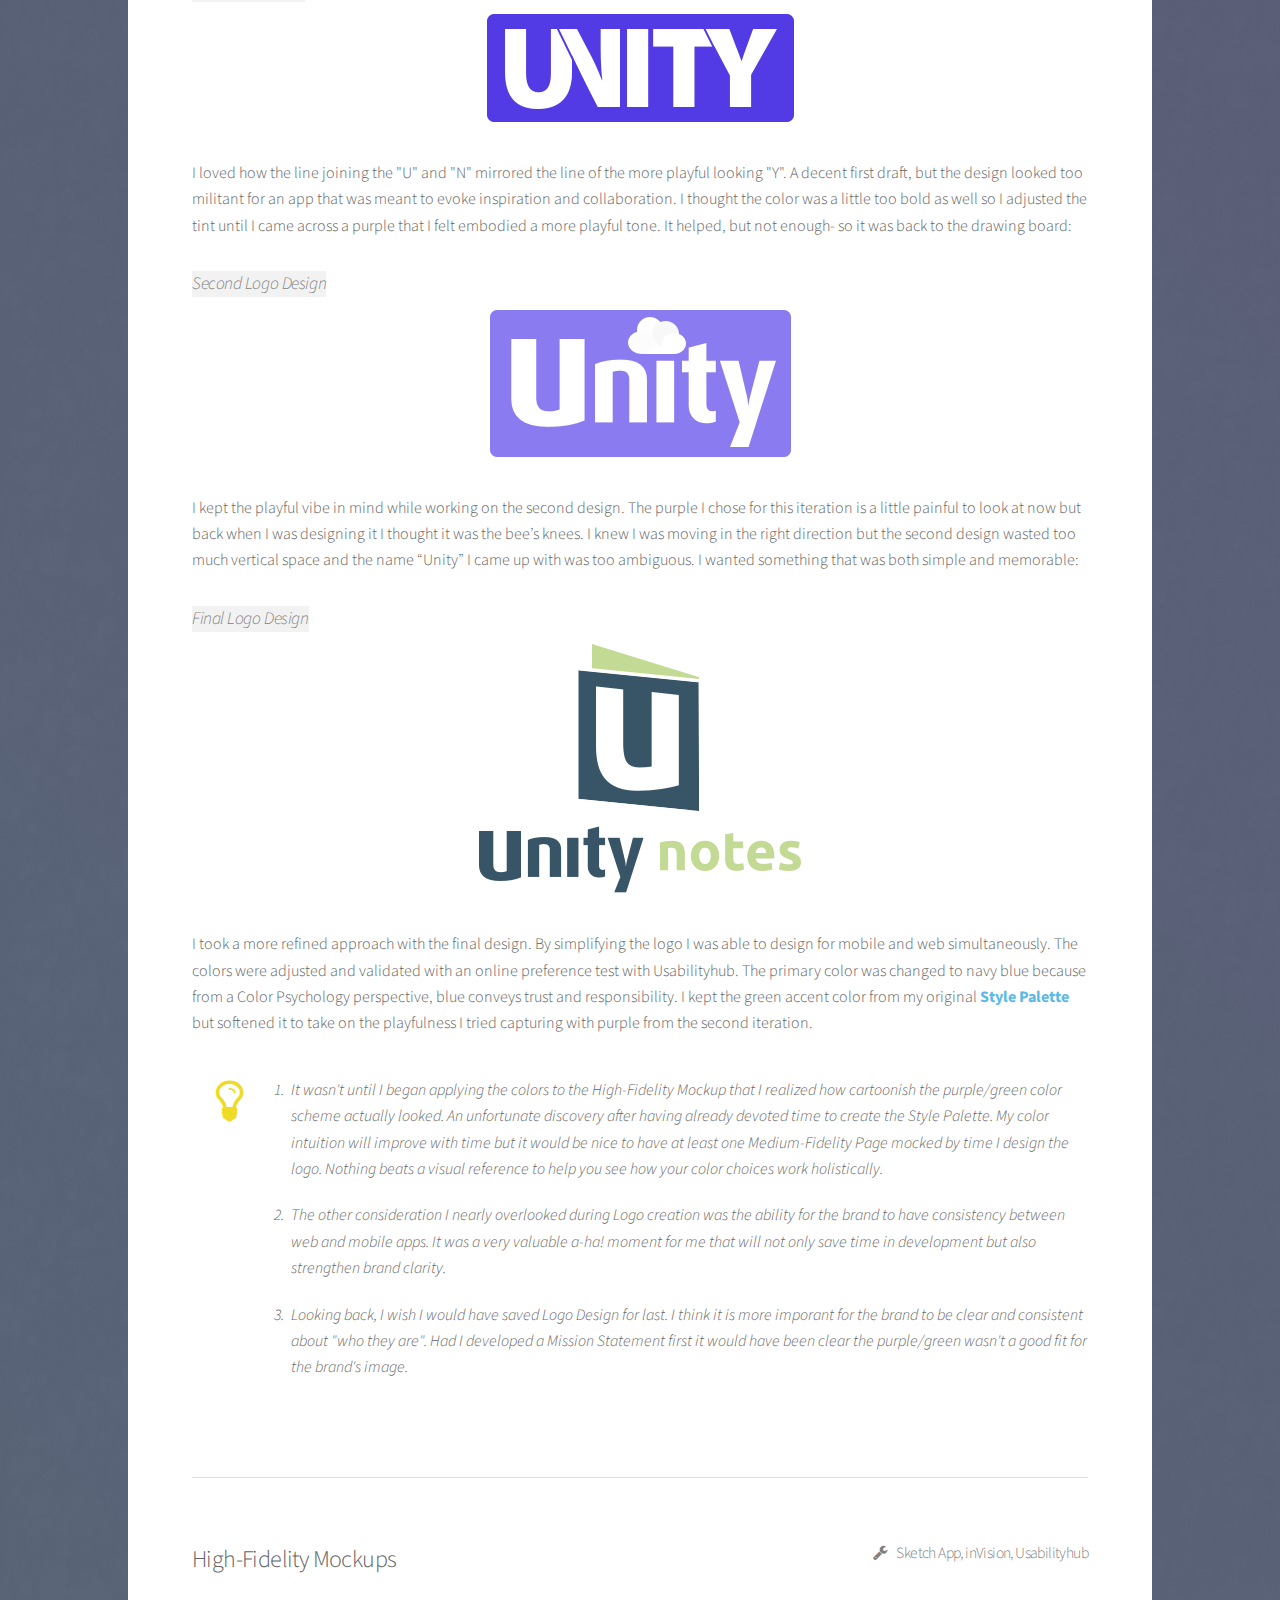
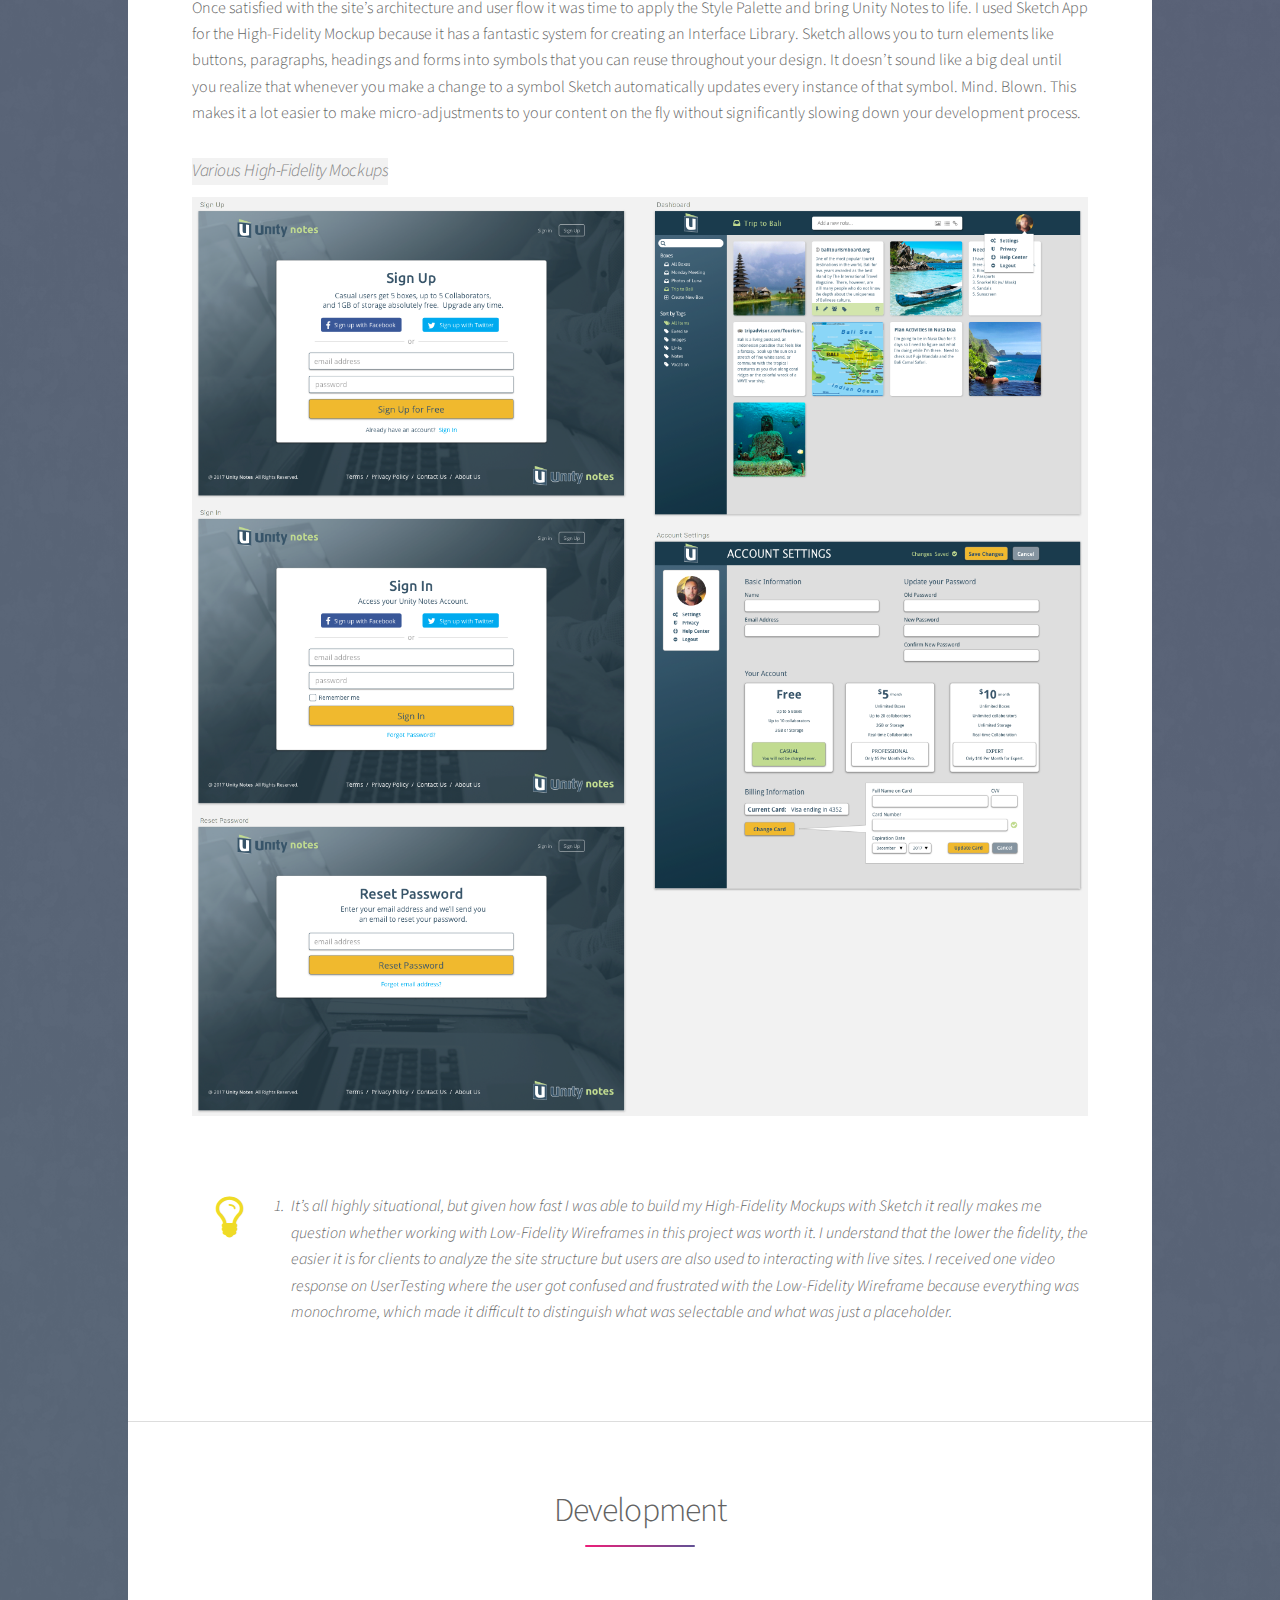
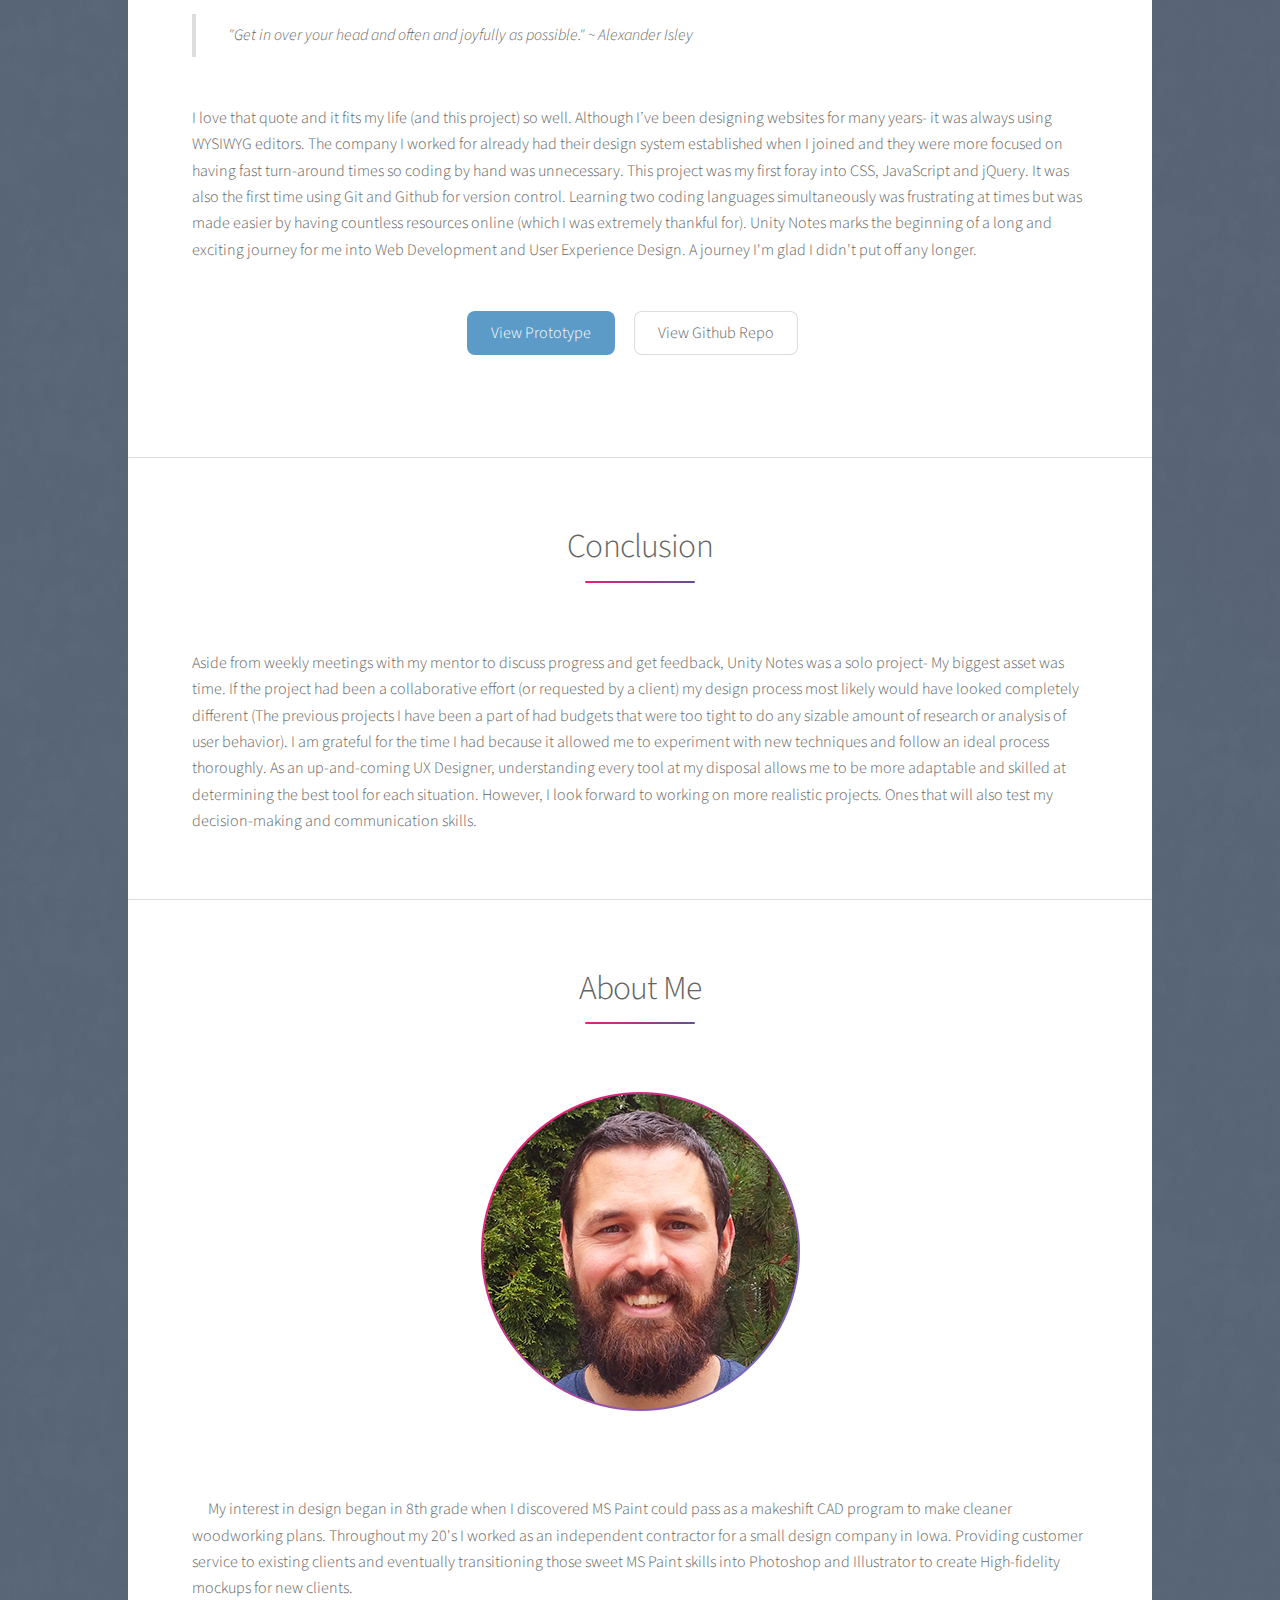
==== commit cb623c38: "Revise 'Conclusion' text" ====
--- a/index.html
+++ b/index.html
@@ -6,6 +6,7 @@
 		<meta charset="utf-8" />
 		<meta name="viewport" content="width=device-width, initial-scale=1" />
 		<!--[if lte IE 8]><script src="assets/js/ie/html5shiv.js"></script><![endif]-->
+    <link rel="shortcut icon" href="favicon.ico" type="image/x-icon" />
 		<link rel="stylesheet" href="assets/css/main.css" />
 		<!--[if lte IE 9]><link rel="stylesheet" href="assets/css/ie9.css" /><![endif]-->
 		<!--[if lte IE 8]><link rel="stylesheet" href="assets/css/ie8.css" /><![endif]-->
@@ -246,7 +247,7 @@
 											<h2>Development</h2>
 												<blockquote>"Get in over your head and often and joyfully as possible." ~ Alexander Isley</blockquote>
 										</header>
-											<p>I love that quote and it fits my life and this project so well.  Although I’ve been a part of web design for many years, it was always using WYSIWYG editors.  The company I worked for was most interested in getting the job done so I used whatever tool they wanted me to in order to finish and move on to the next client.  This project was my first foray into CSS, JavaScript, and jQuery.  It was also the first time using Git and Github for version control.  It was incredibly difficult at times but the result is immeasurable.  I’m excited knowing this project was just the beginning of a very long journey into both Web Development and User Experience Design.</p>
+											<p>I love that quote and it fits my life (and this project) so well.  Although I’ve been designing websites for many years- it was always using WYSIWYG editors.  The company I worked for already had their design system established when I joined and they were more focused on having fast turn-around times so coding by hand was unnecessary.  This project was my first foray into CSS, JavaScript and jQuery.  It was also the first time using Git and Github for version control.  Learning two coding languages simultaneously was frustrating at times but was made easier by having countless resources online (which I was extremely thankful for). Unity Notes marks the beginning of a long and exciting journey for me into Web Development and User Experience Design.  A journey I'm glad I didn't put off any longer.</p>
 												<footer class="major">
 													<ul class="actions-center">
 														<li><a href="https://nathaniel-wendt.github.io/Unity-Notes/" class="button special">View Prototype</a></li>
@@ -261,7 +262,7 @@
 											<header class="major">
 												<h2>Conclusion</h2>
 											</header>
-											<p>Aside from weekly meetings with my mentor to discuss progress and get feedback, Unity Notes was a solo project- My biggest asset was time.  If the project had been a collaborative effort (or requested by a client) my design process most likely would have looked completely different (My Previous Projects had budgets that were way too tight to do any sizable amount of research or analysis of user behavior).  But I am grateful because having that time allowed me to experiment with new techniques and follow an ideal process thoroughly.  As an up-and-coming UX Designer, understanding every tool at my disposal allows me to be more adaptable and skilled at determining the best tool for each situation. However, I look forward to working on more realistic projects. Ones that will also test my decision-making and communication skills.</p>
+											<p>Aside from weekly meetings with my mentor to discuss progress and get feedback, Unity Notes was a solo project- My biggest asset was time.  If the project had been a collaborative effort (or requested by a client) my design process most likely would have looked completely different (The previous projects I have been a part of had budgets that were too tight to do any sizable amount of research or analysis of user behavior).  I am grateful for the time I had because it allowed me to experiment with new techniques and follow an ideal process thoroughly.  As an up-and-coming UX Designer, understanding every tool at my disposal allows me to be more adaptable and skilled at determining the best tool for each situation. However, I look forward to working on more realistic projects. Ones that will also test my decision-making and communication skills.</p>
 										</section>
 
 				<!-- #about - About Me Section -->
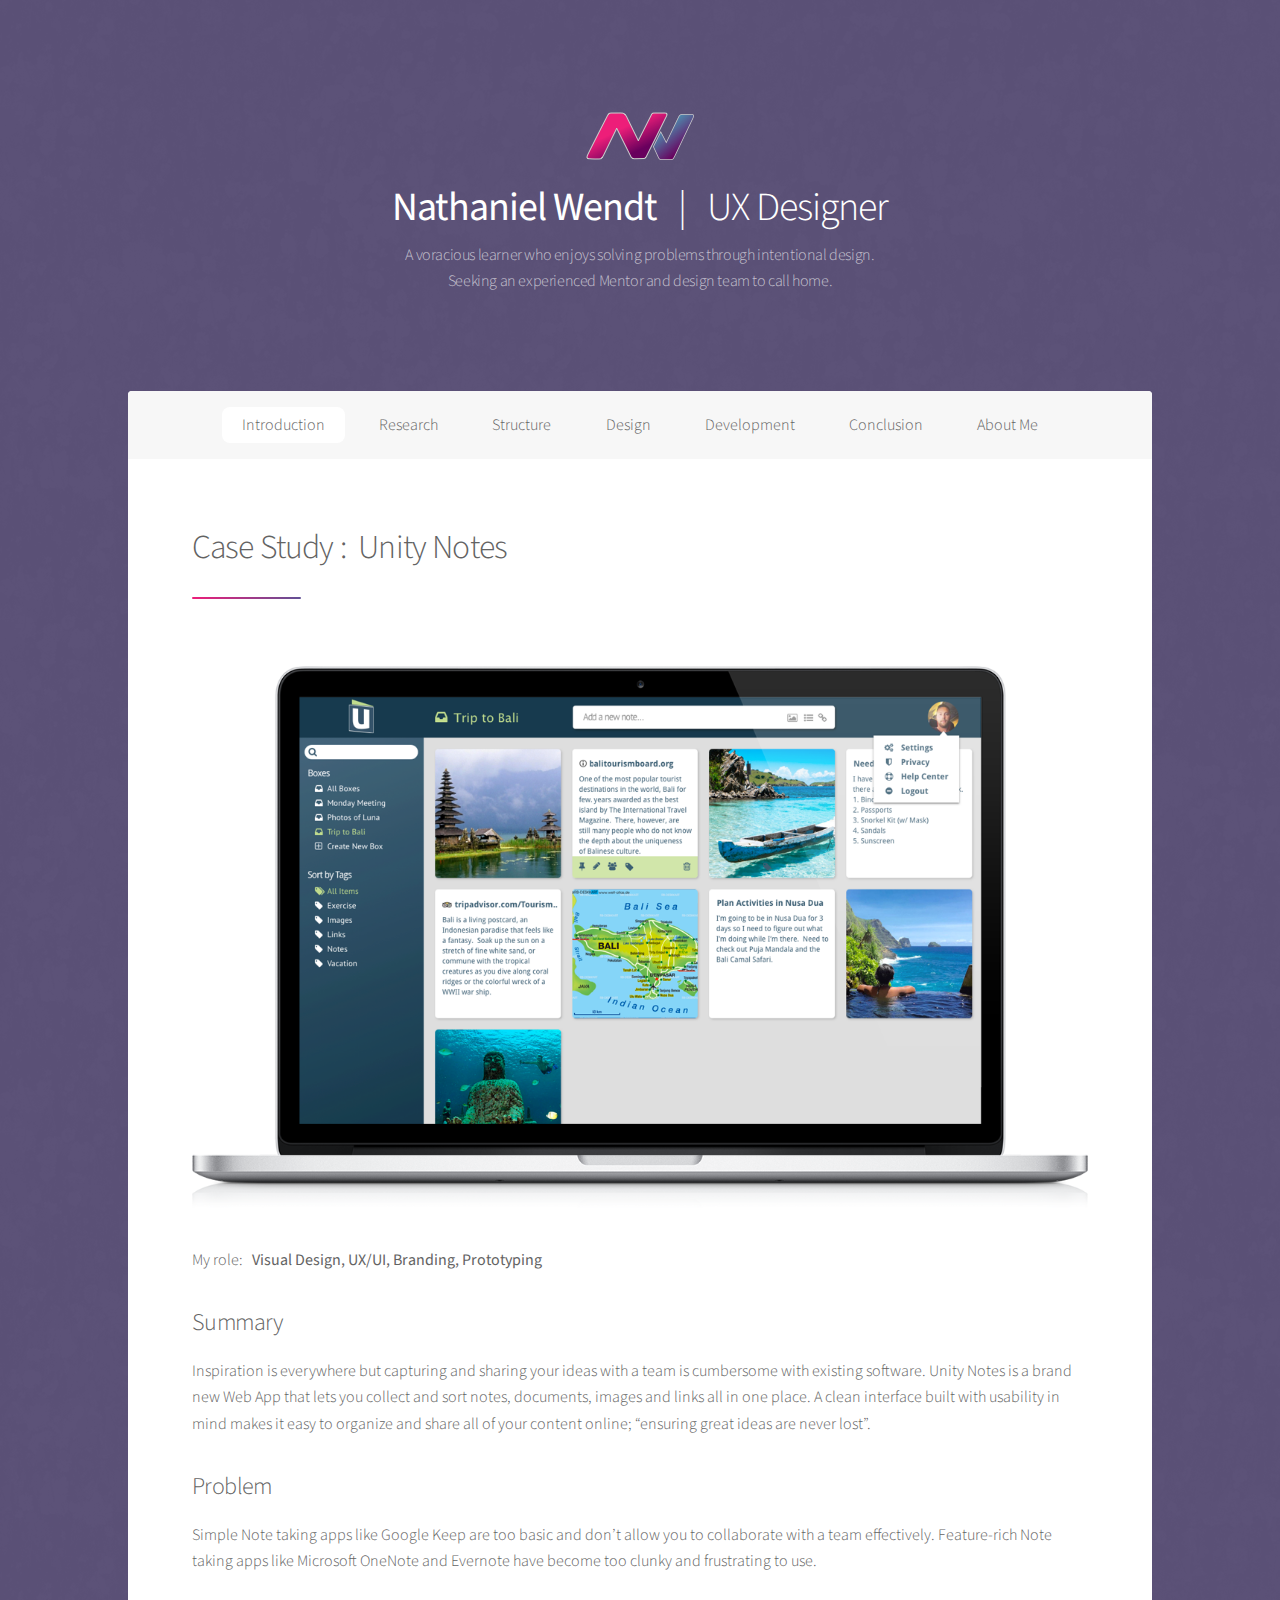
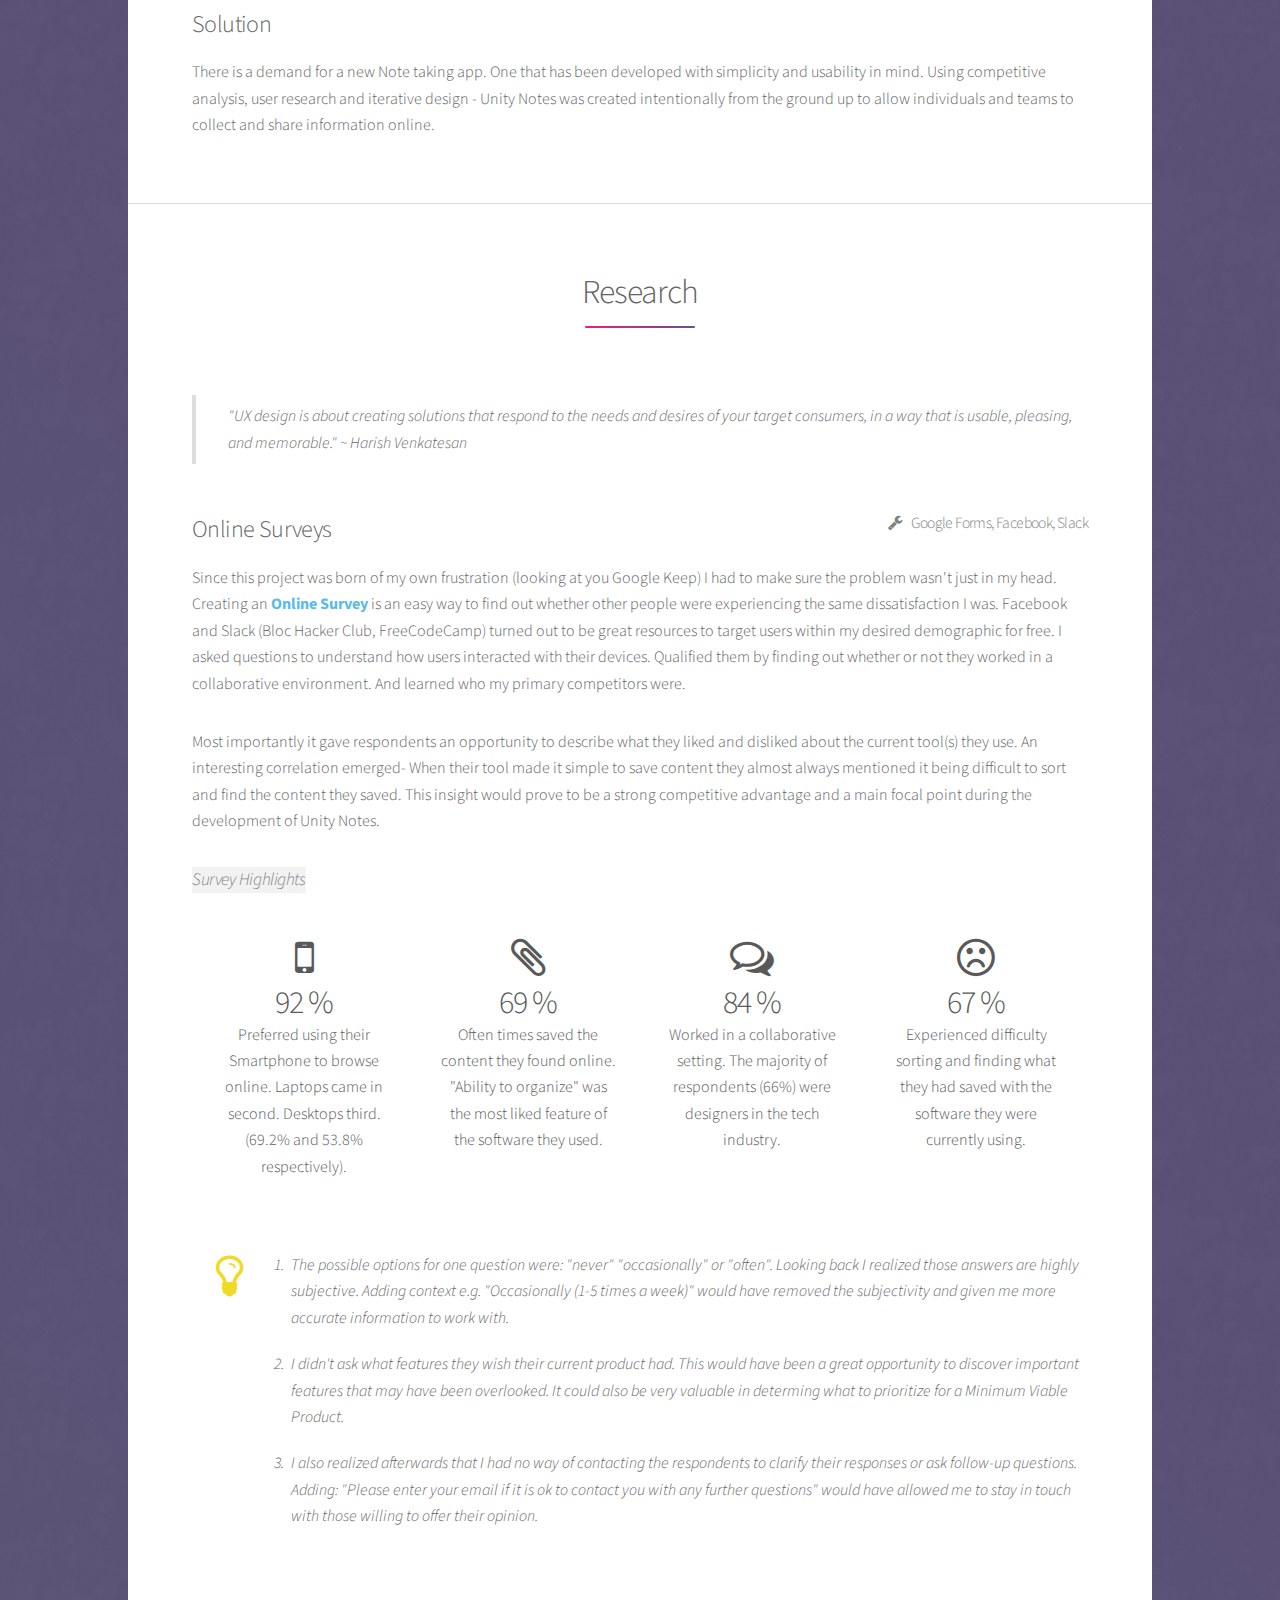
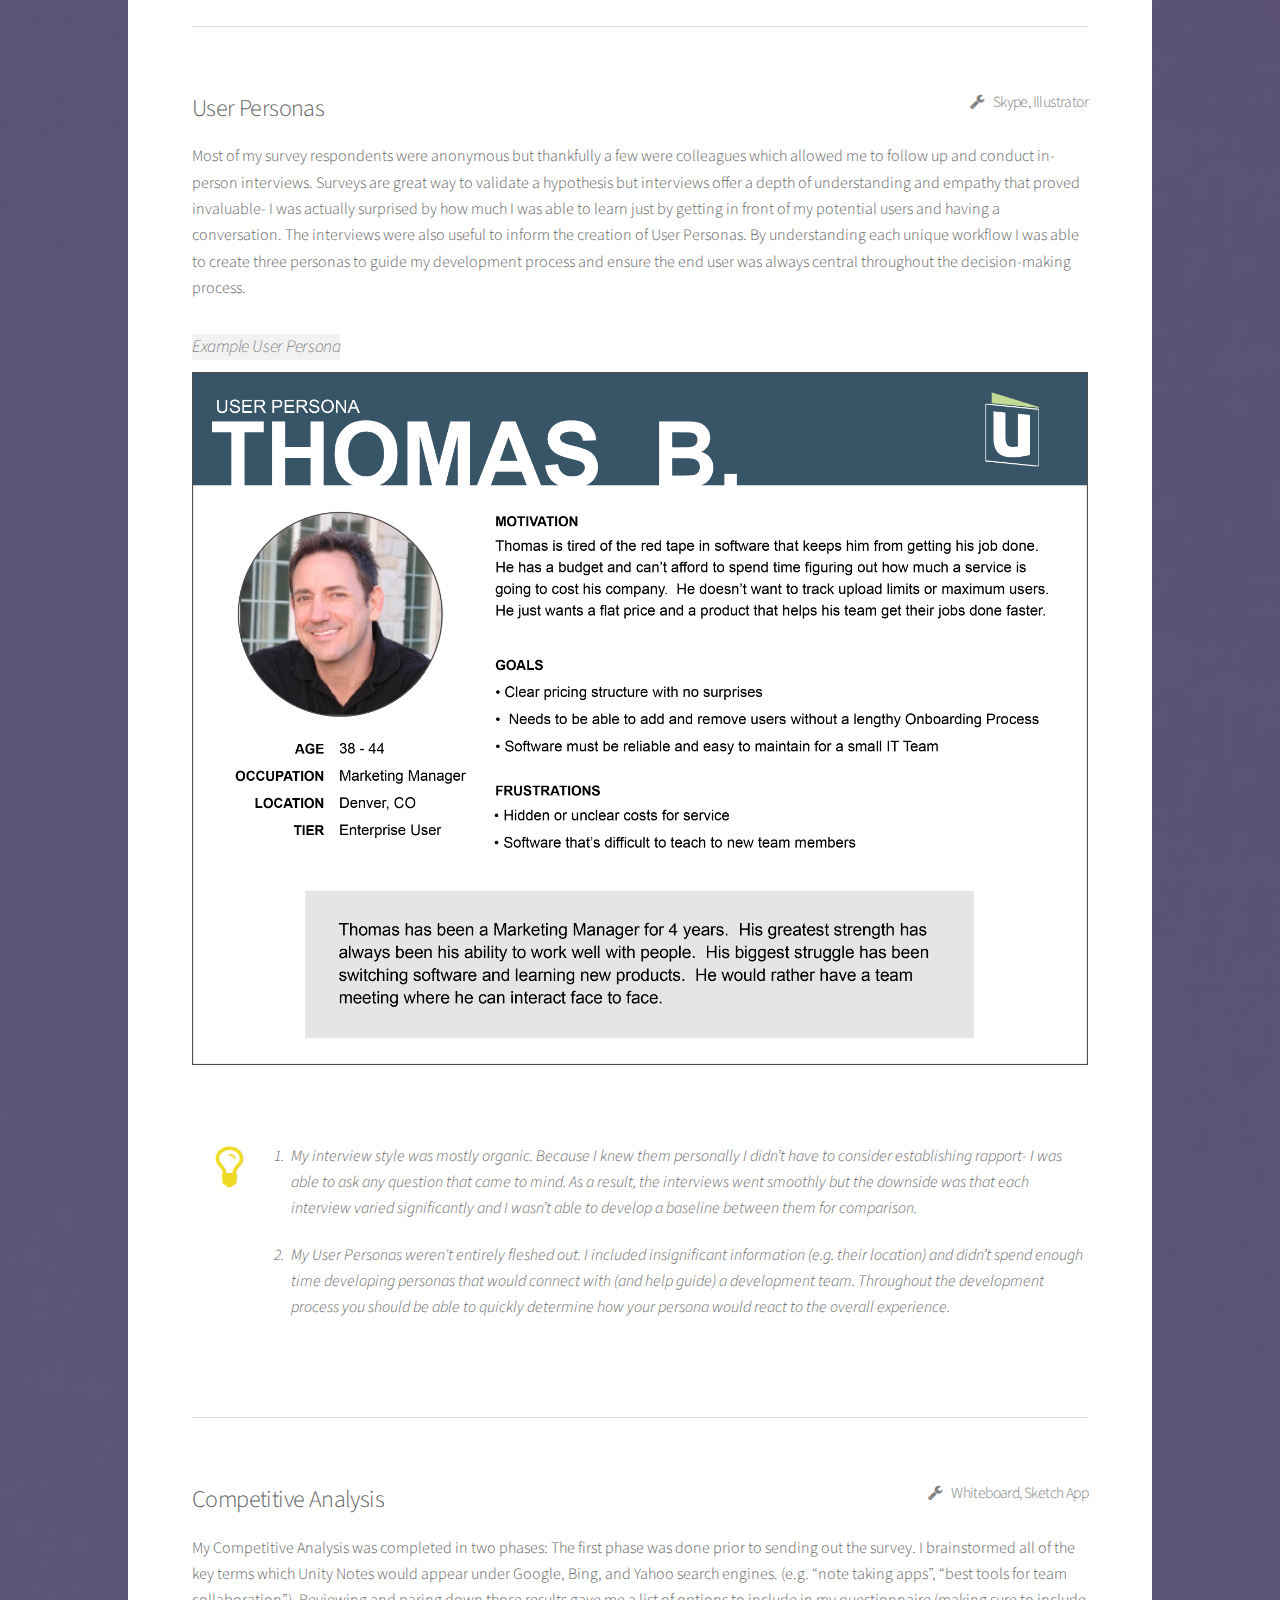
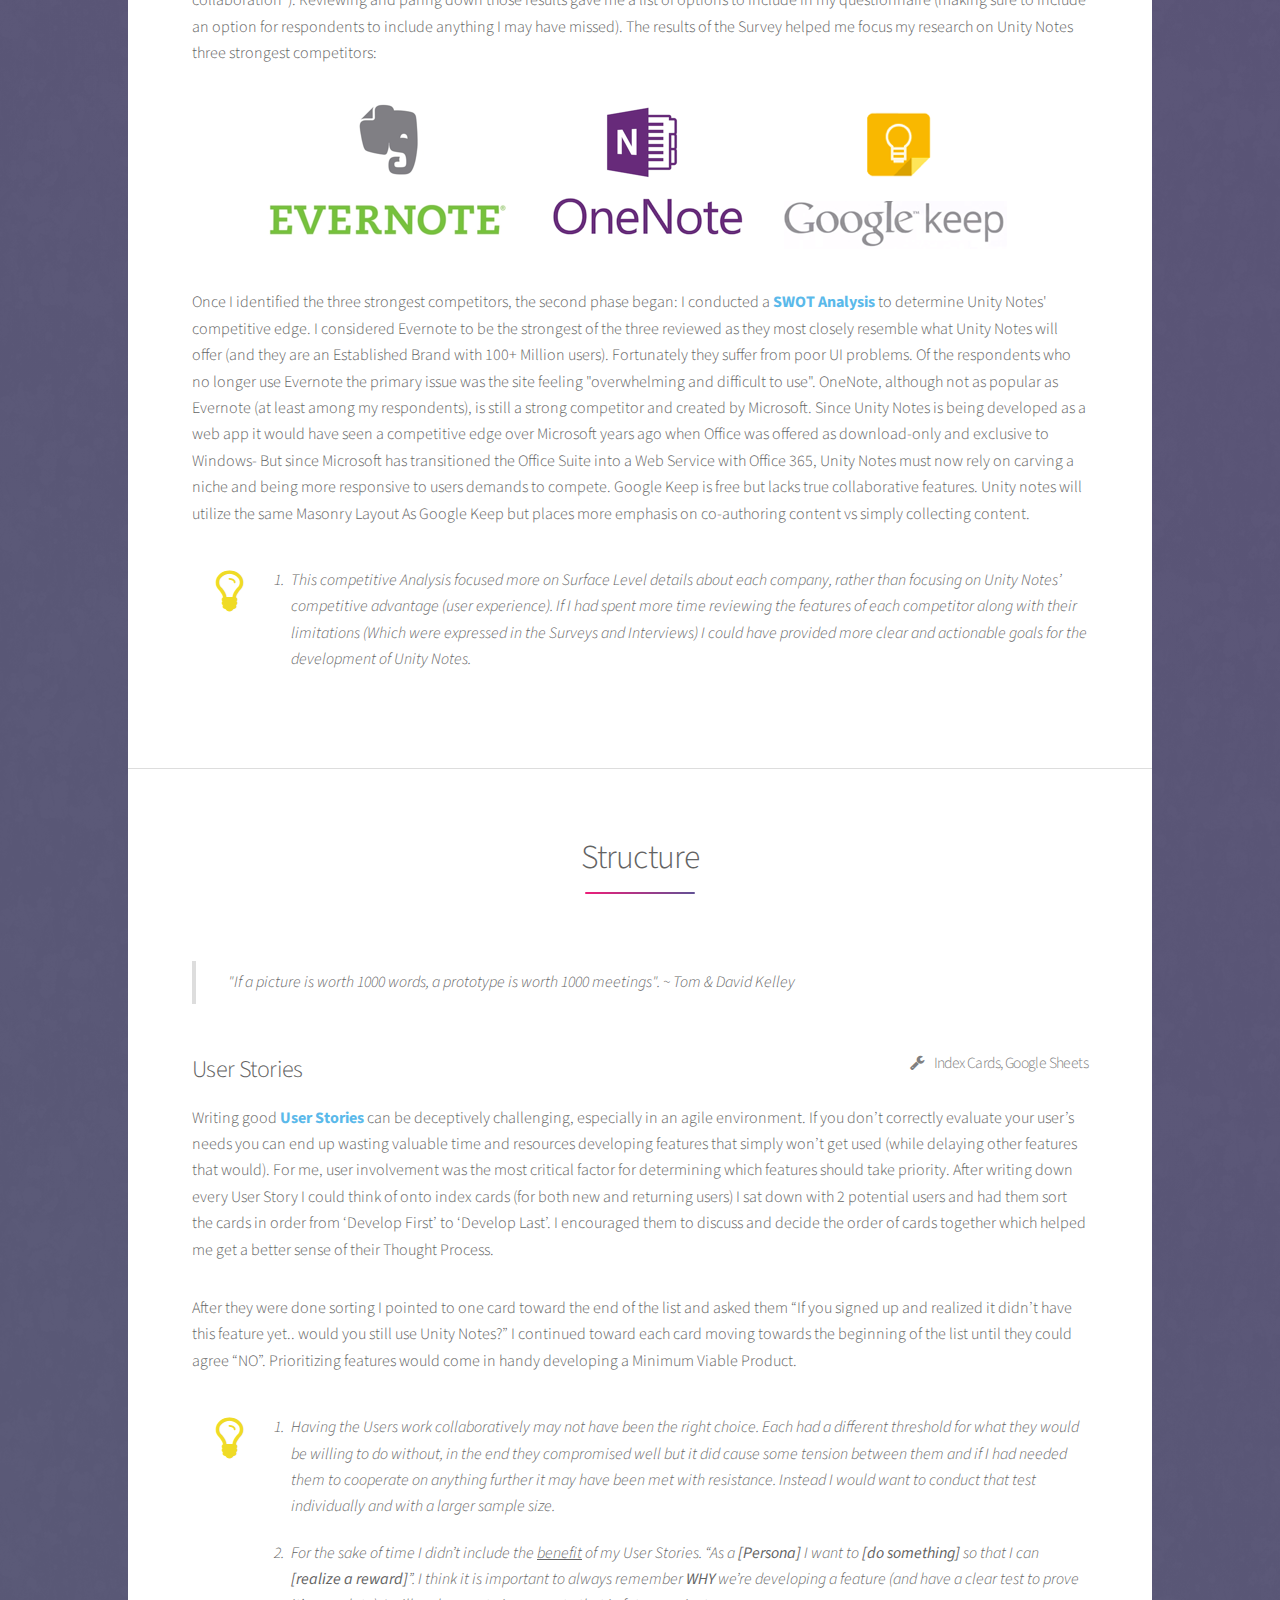
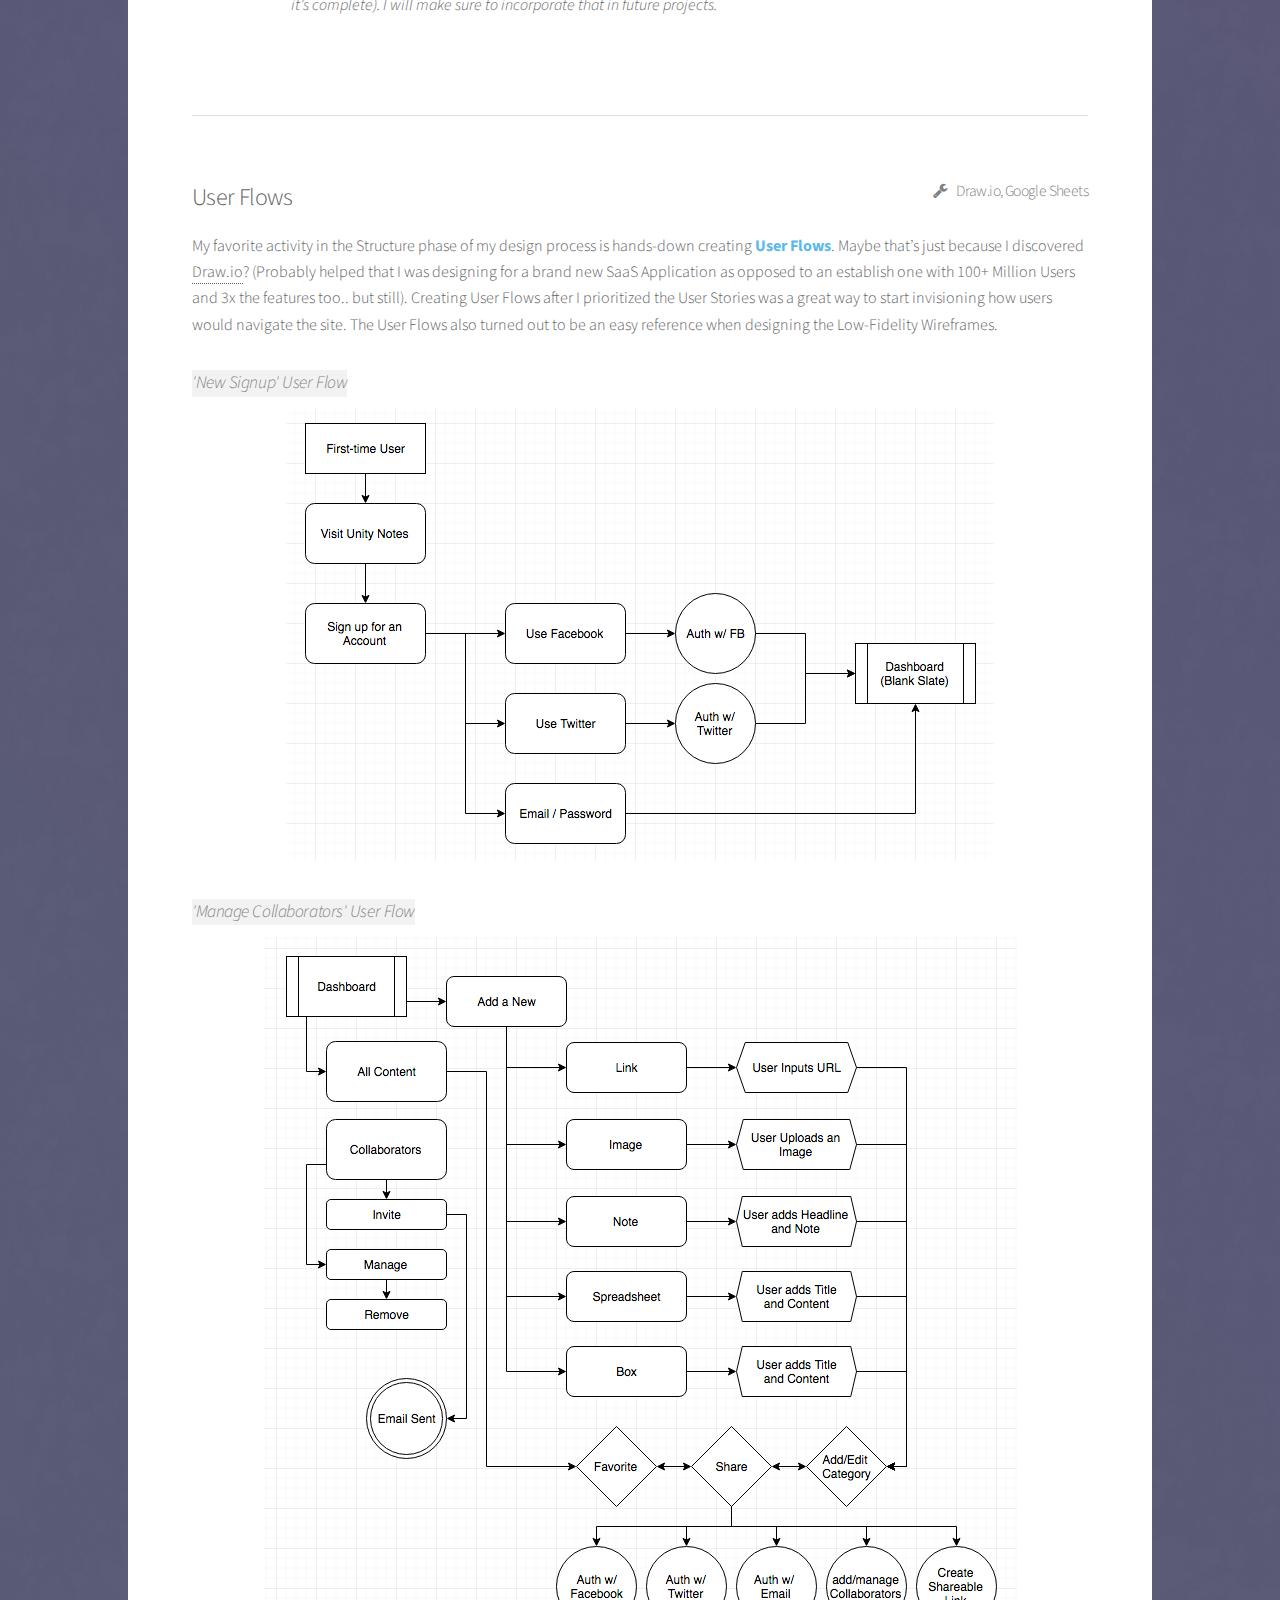
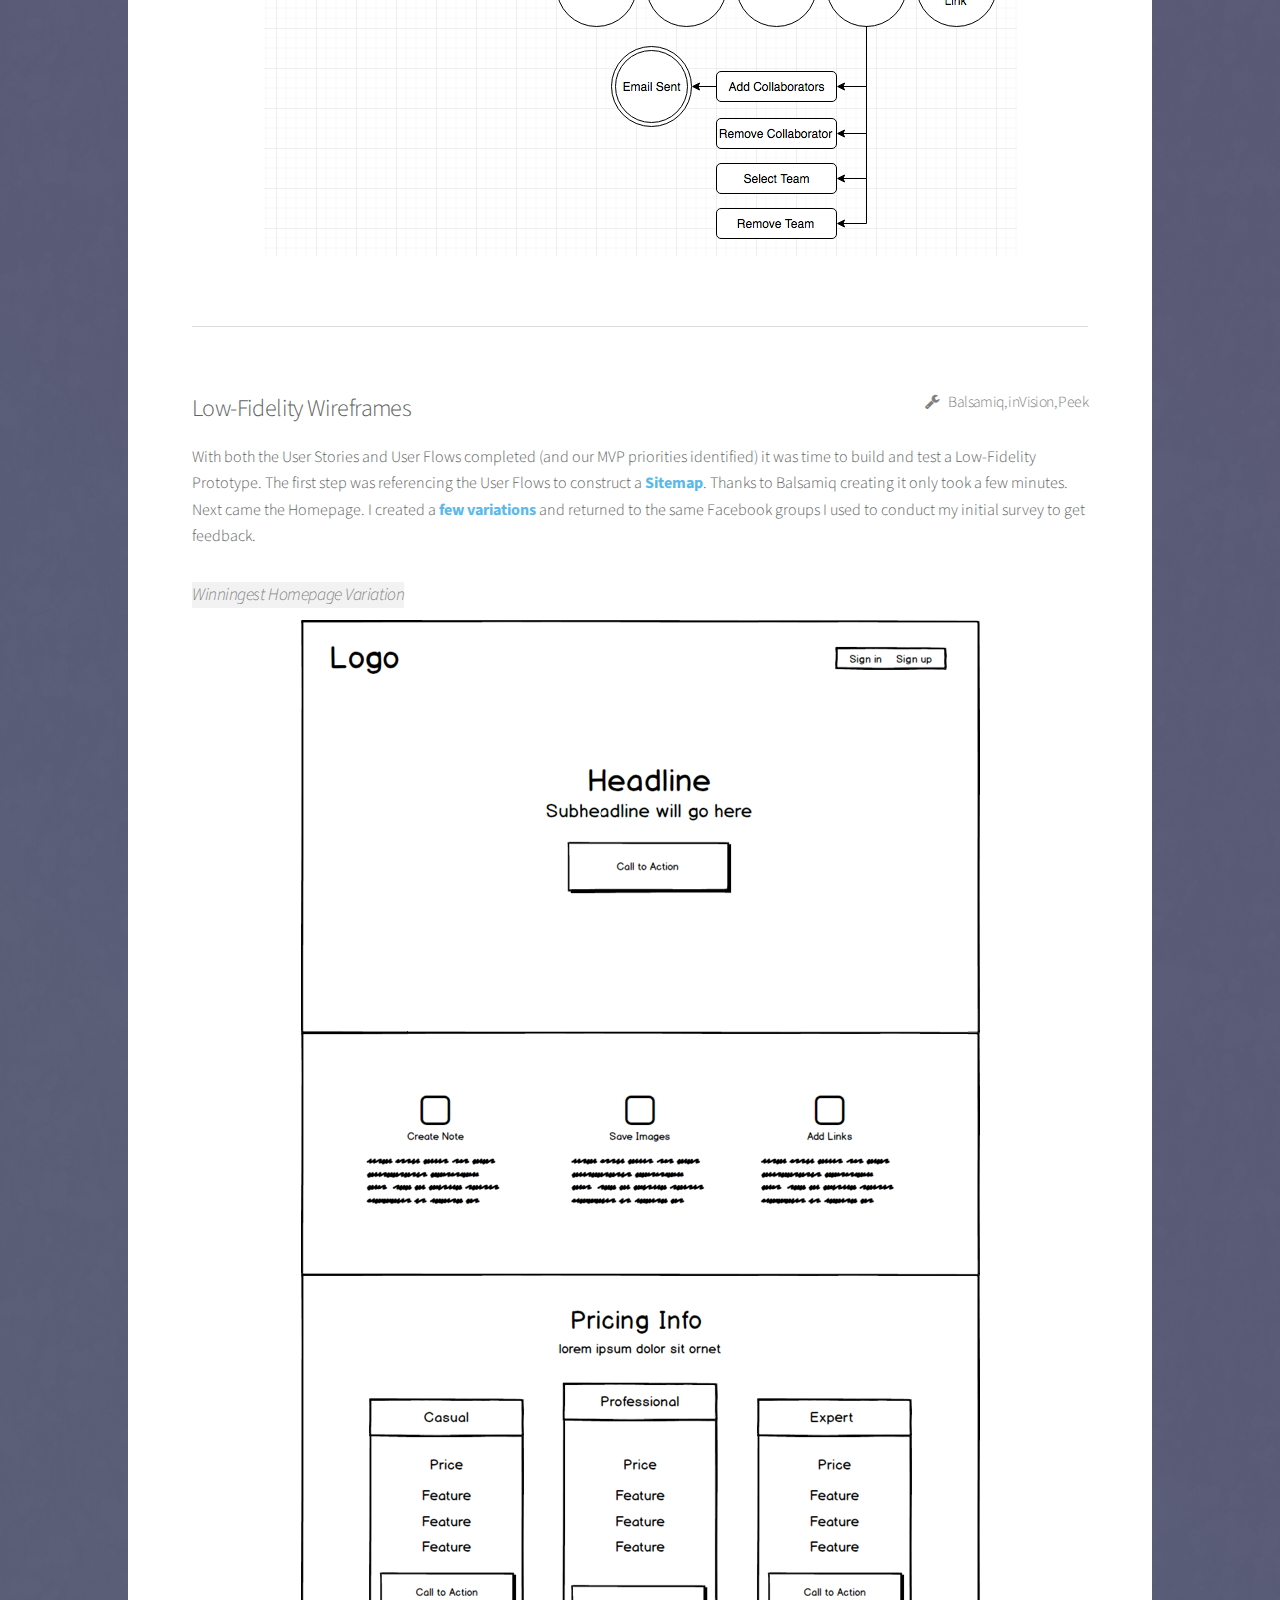
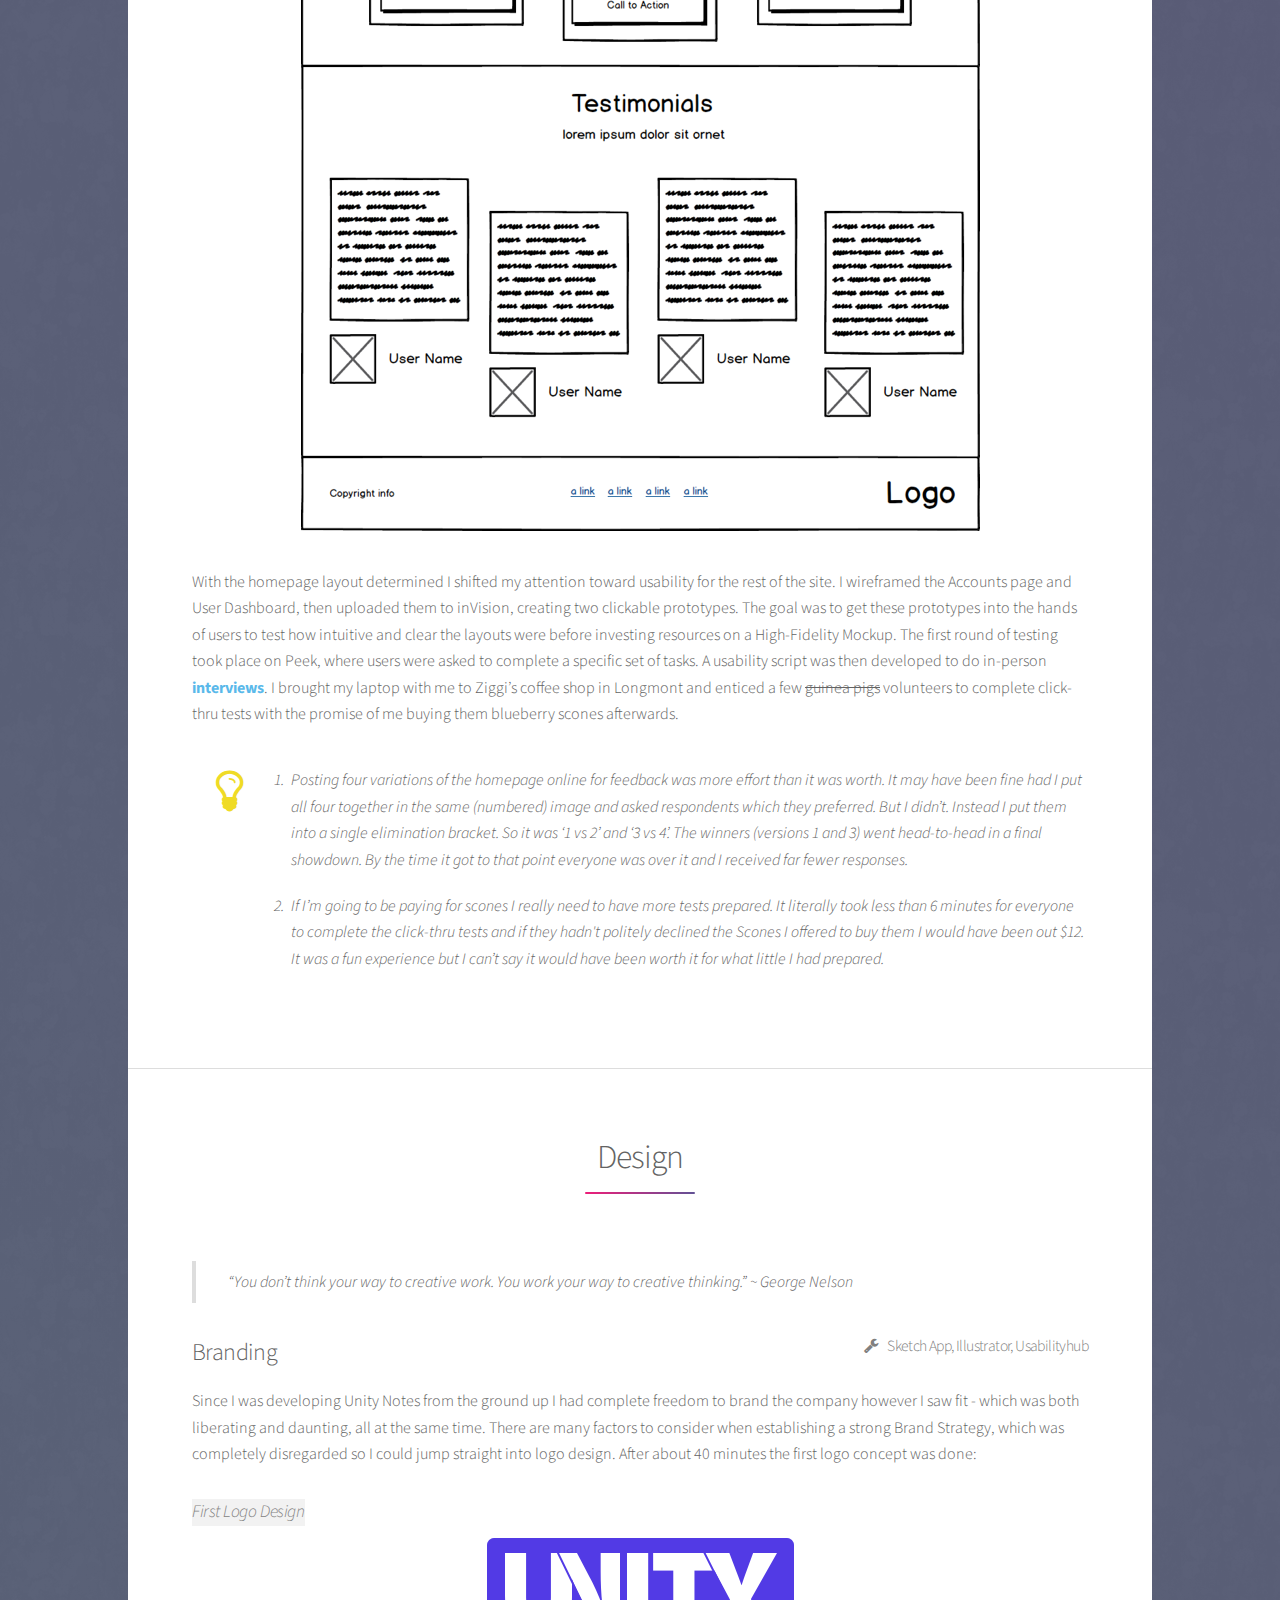
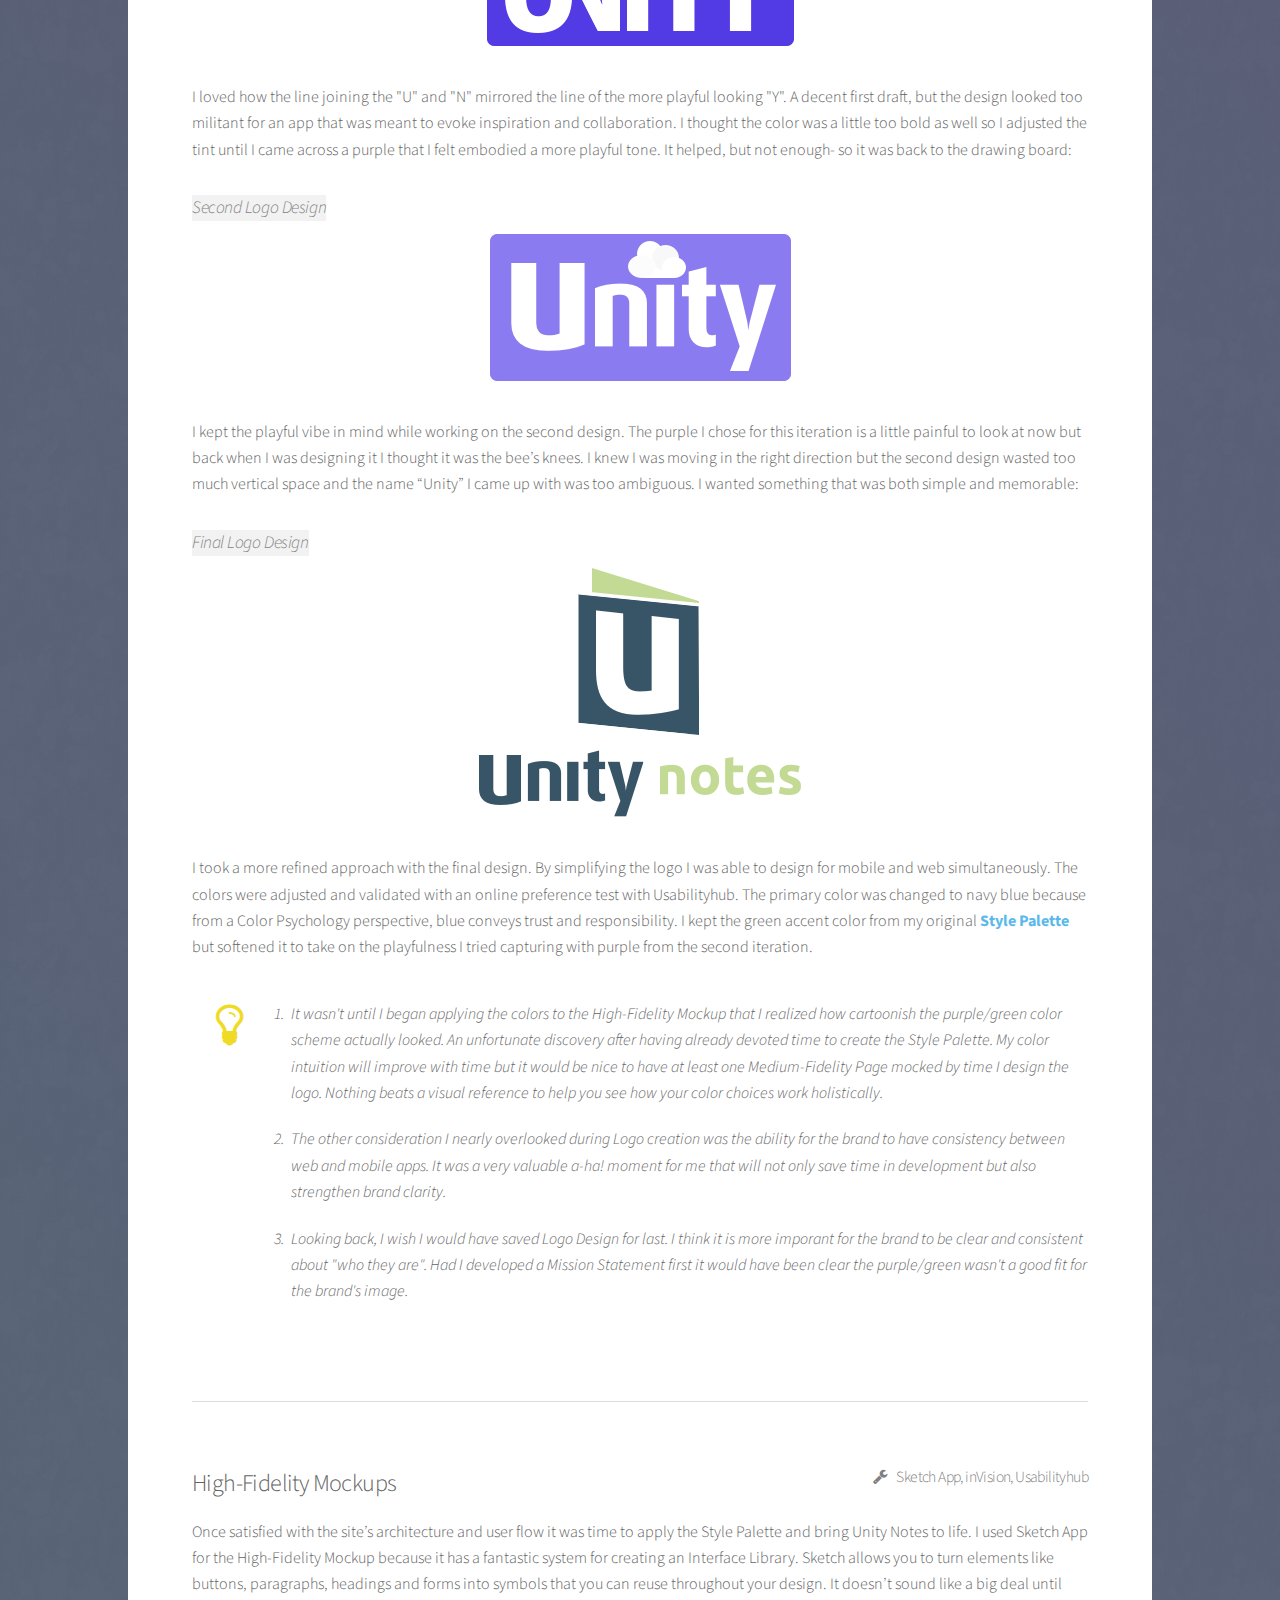
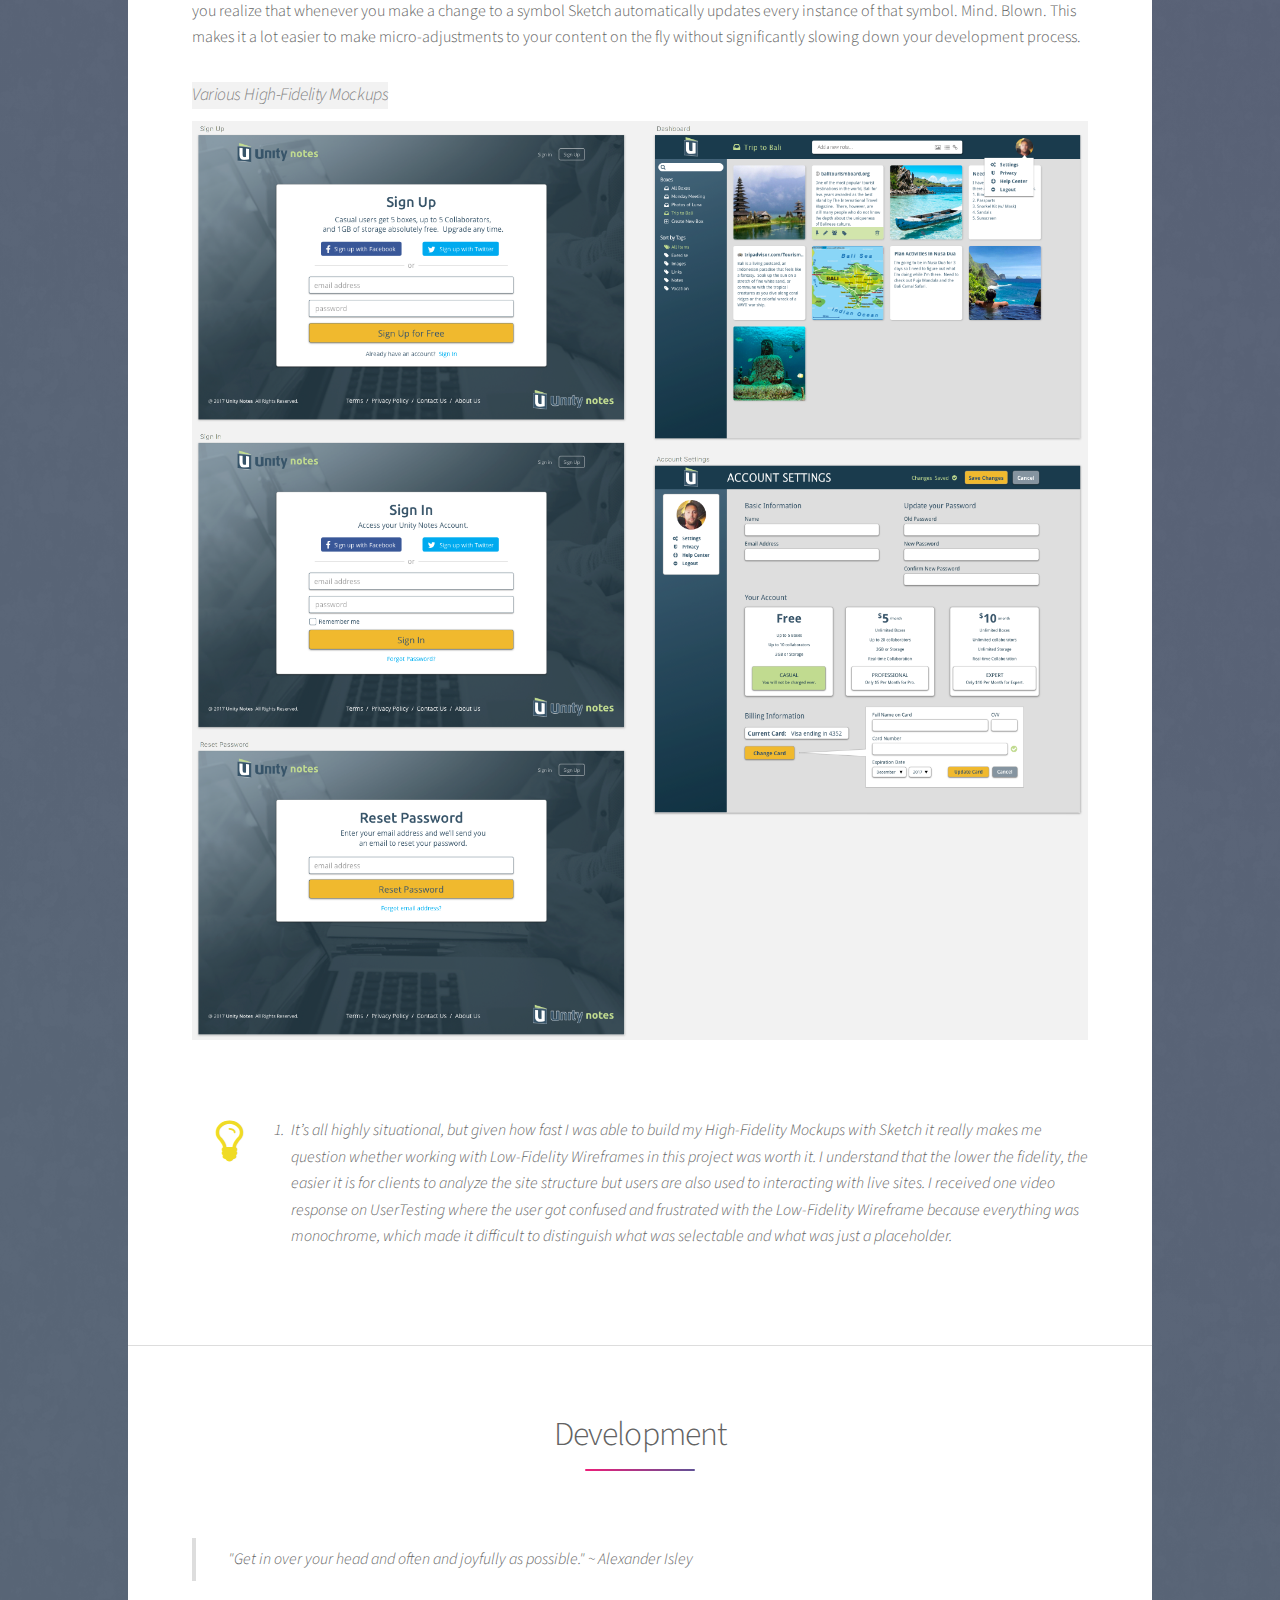
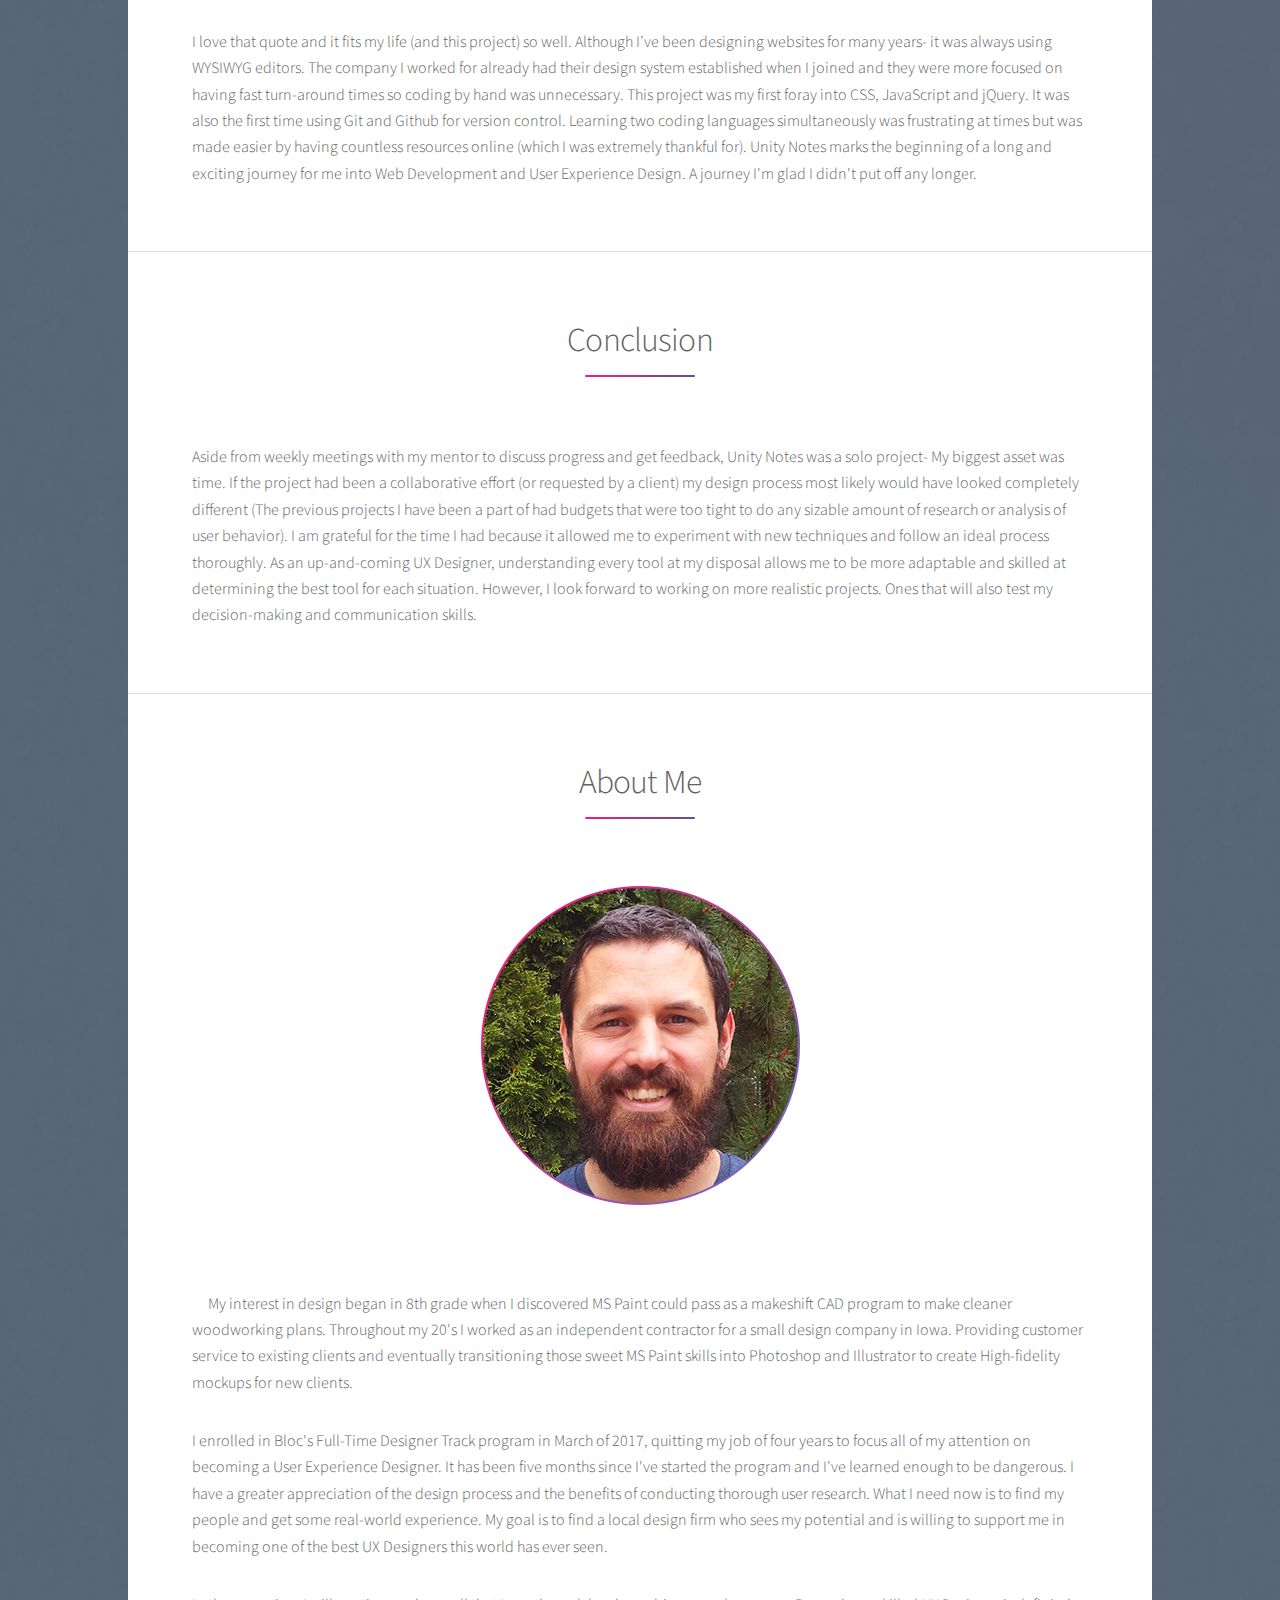
==== commit 42ae0c06: "Remove Site CTA's" ====
--- a/index.html
+++ b/index.html
@@ -56,9 +56,6 @@
 										<p>Simple Note taking apps like Google Keep are too basic and don’t allow you to collaborate with a team effectively.  Feature-rich Note taking apps like Microsoft OneNote and Evernote have become too clunky and frustrating to use.</p>
 									<h2>Solution</h2>
 										<p>There is a demand for a new Note taking app.  One that has been developed with simplicity and usability in mind.  Using competitive analysis, user research and iterative design - Unity Notes was created intentionally from the ground up to allow individuals and teams to collect and share information online.</p>
-											<ul class="actions">
-												<li><a href="https://nathaniel-wendt.github.io/Unity-Notes/" class="button special">View Prototype</a></li>
-											</ul>
 								</div>
 							</div>
 						</section>
@@ -248,13 +245,7 @@
 												<blockquote>"Get in over your head and often and joyfully as possible." ~ Alexander Isley</blockquote>
 										</header>
 											<p>I love that quote and it fits my life (and this project) so well.  Although I’ve been designing websites for many years- it was always using WYSIWYG editors.  The company I worked for already had their design system established when I joined and they were more focused on having fast turn-around times so coding by hand was unnecessary.  This project was my first foray into CSS, JavaScript and jQuery.  It was also the first time using Git and Github for version control.  Learning two coding languages simultaneously was frustrating at times but was made easier by having countless resources online (which I was extremely thankful for). Unity Notes marks the beginning of a long and exciting journey for me into Web Development and User Experience Design.  A journey I'm glad I didn't put off any longer.</p>
-												<footer class="major">
-													<ul class="actions-center">
-														<li><a href="https://nathaniel-wendt.github.io/Unity-Notes/" class="button special">View Prototype</a></li>
-														<li><a href="https://github.com/nathaniel-wendt/Unity-Notes" class="button">View Github Repo</a></li>
-													</ul>
-												</footer>
-										</section>
+									</section>
 
 			 <!-- #fifth - Conclusion Section -->
 
